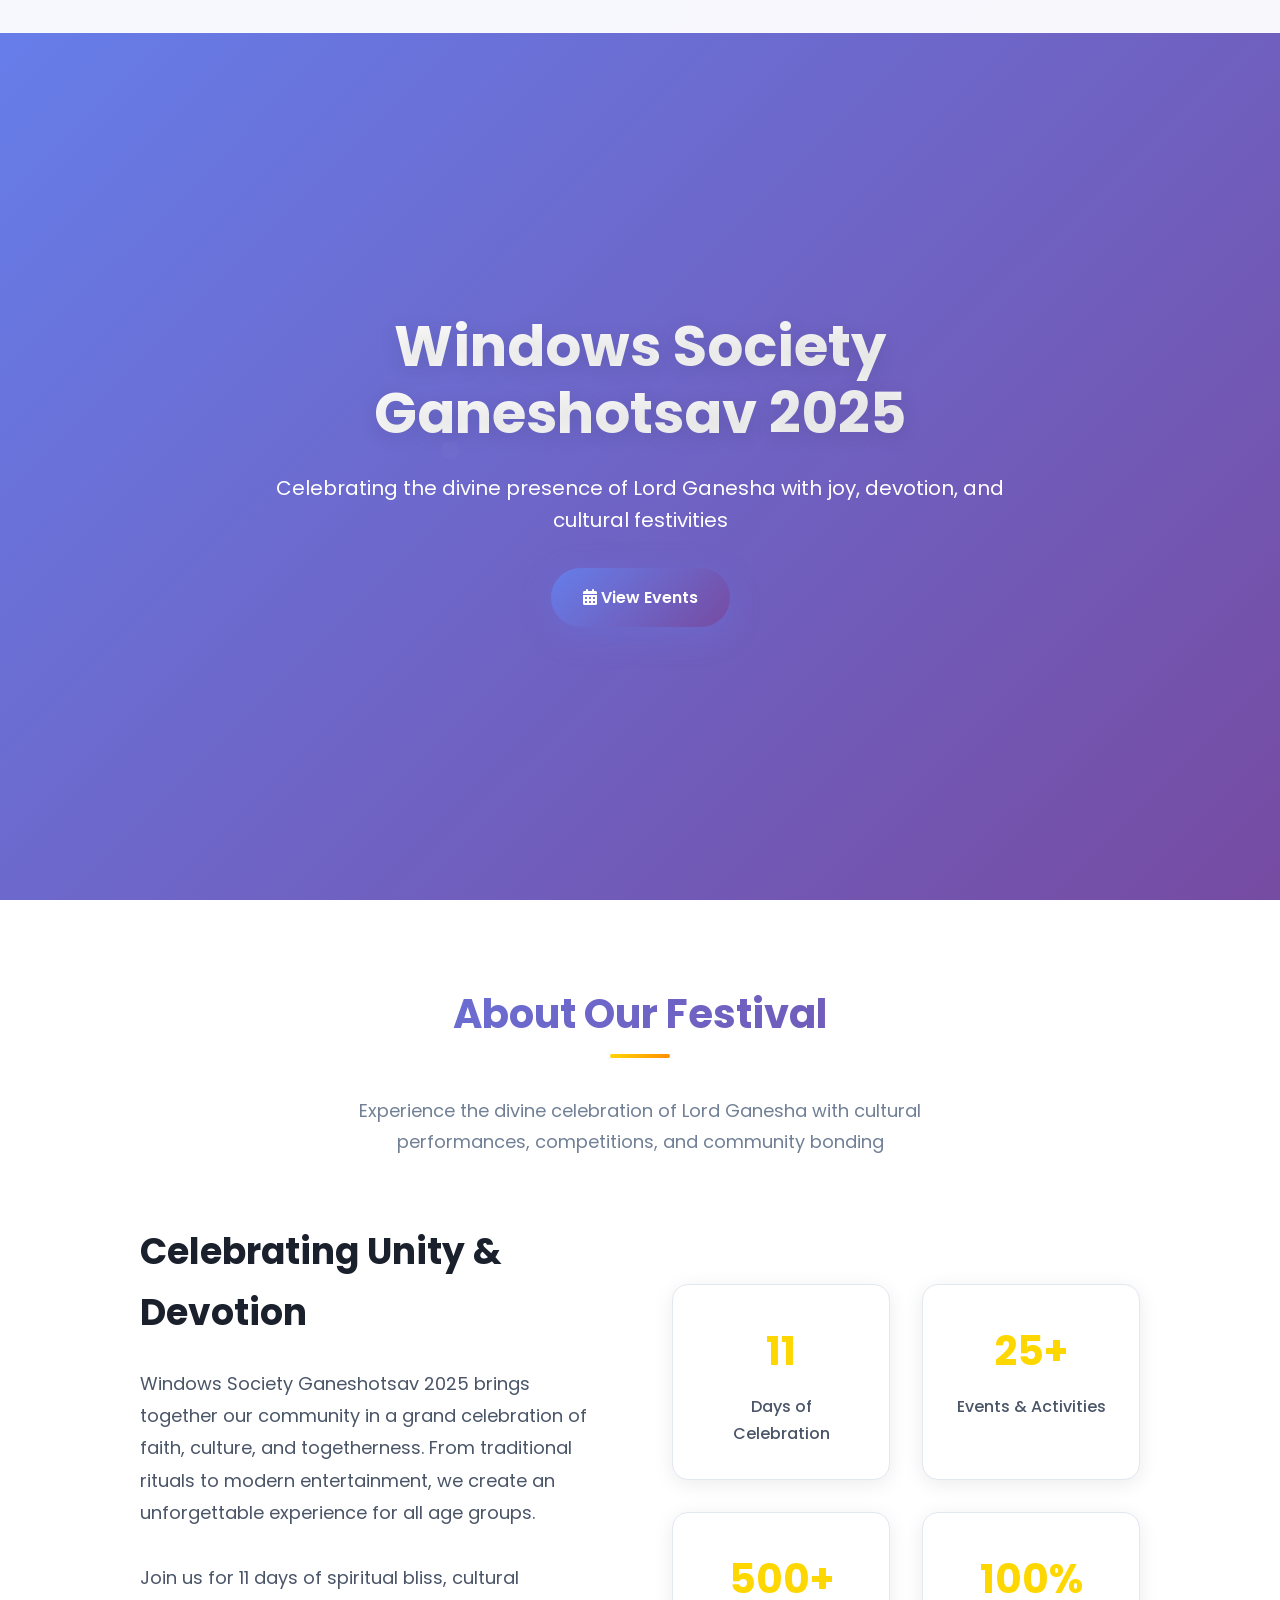
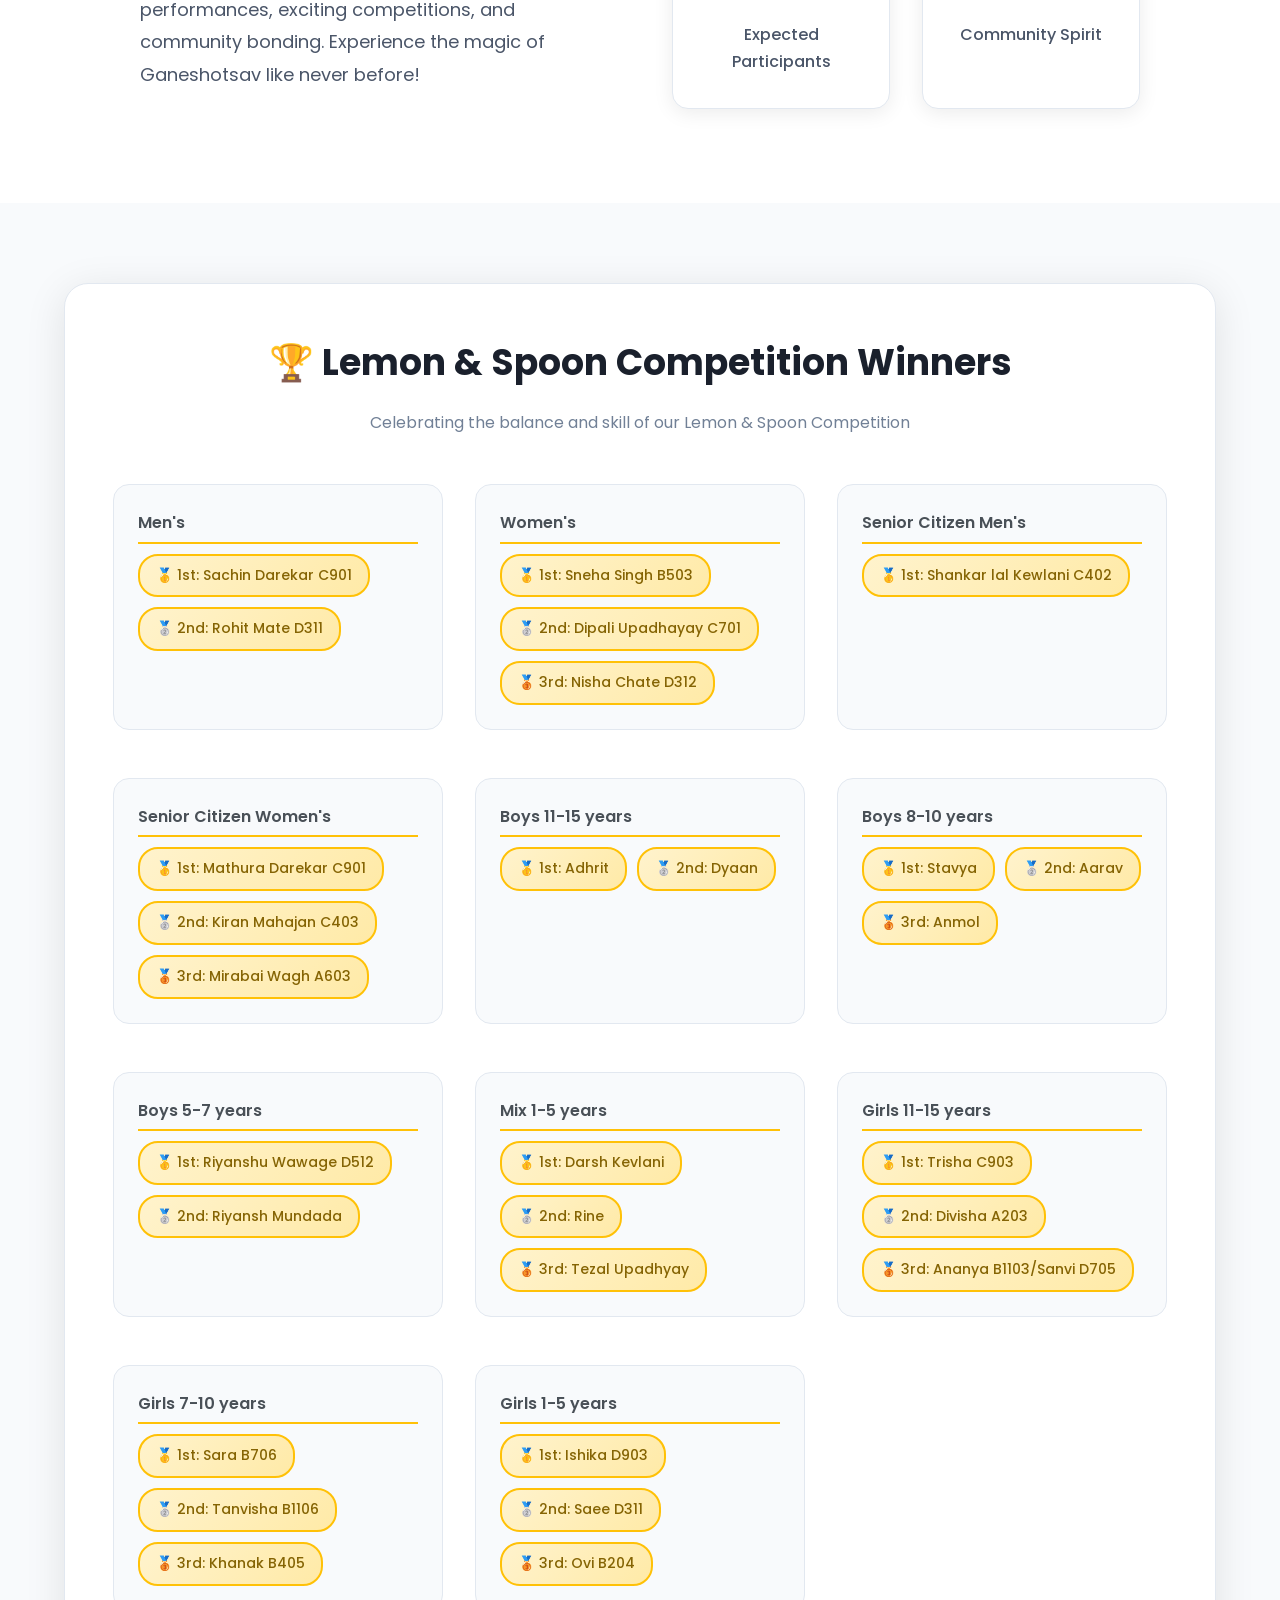
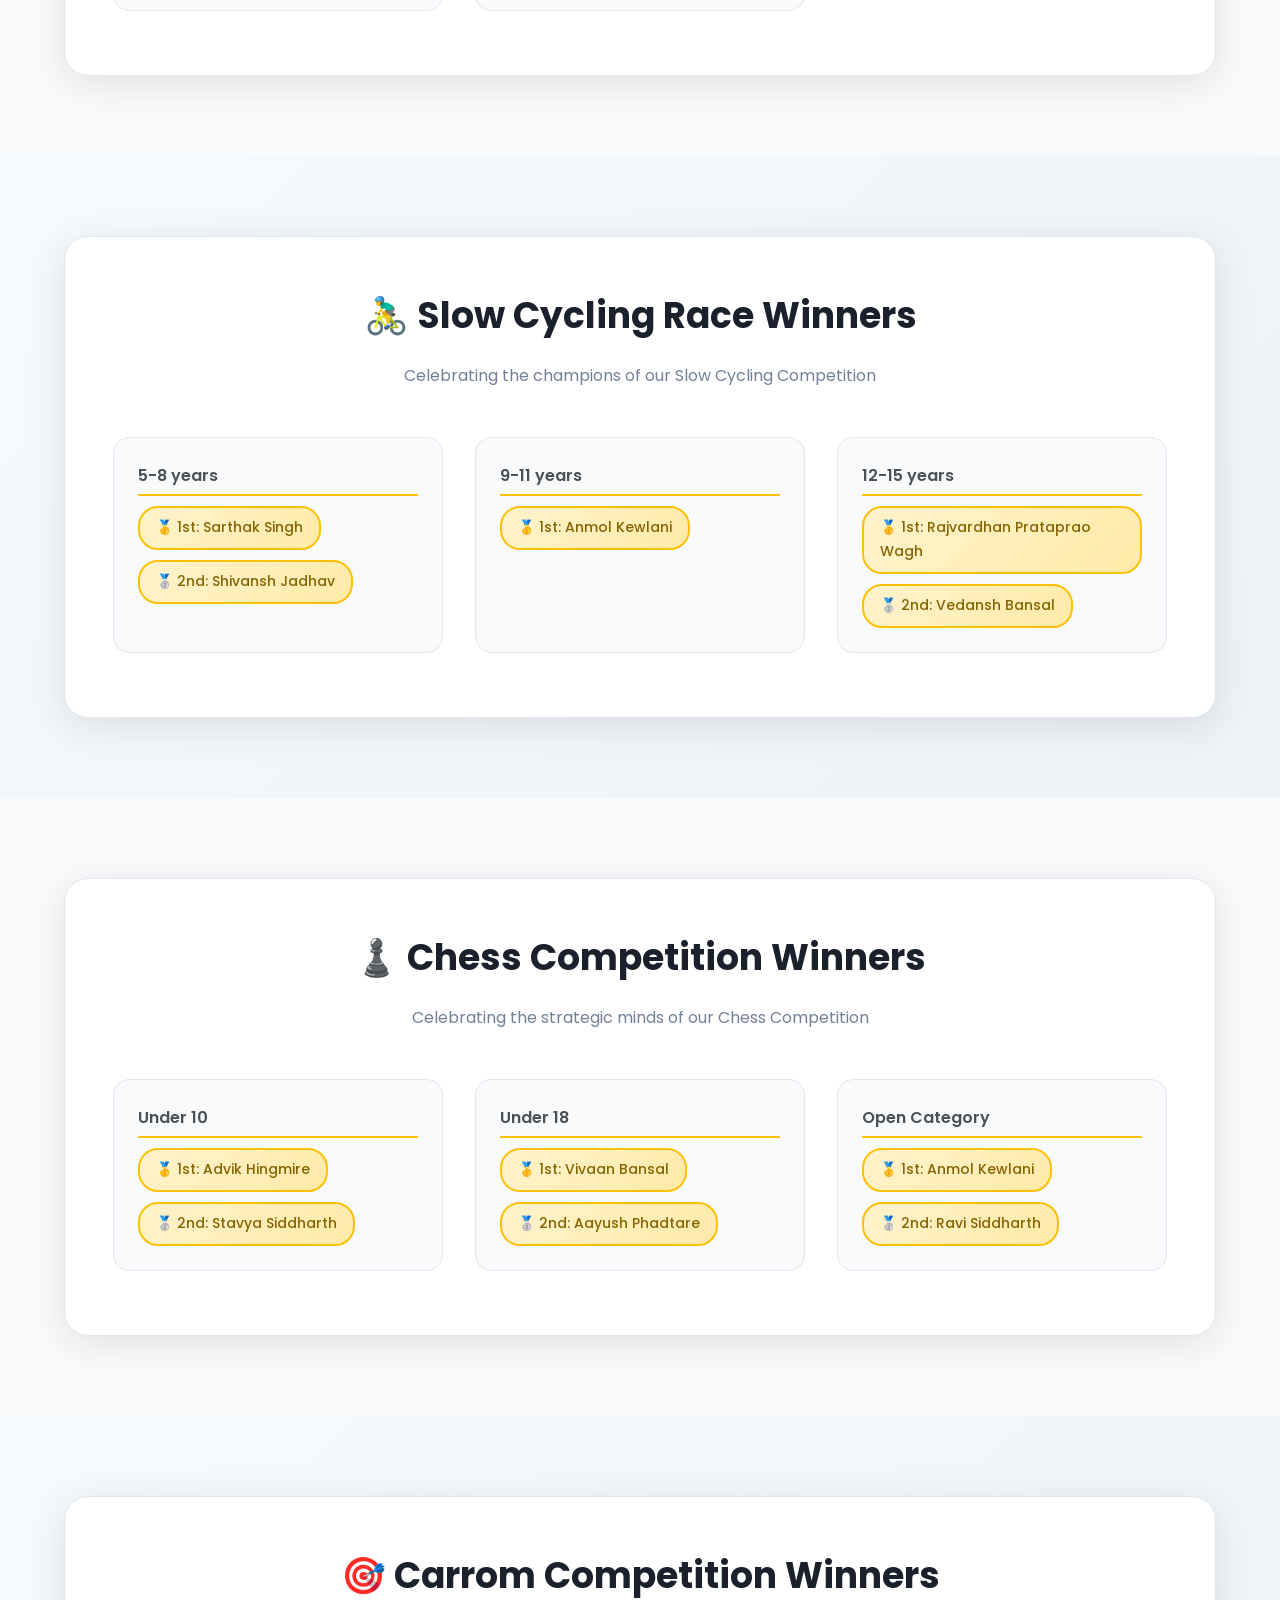
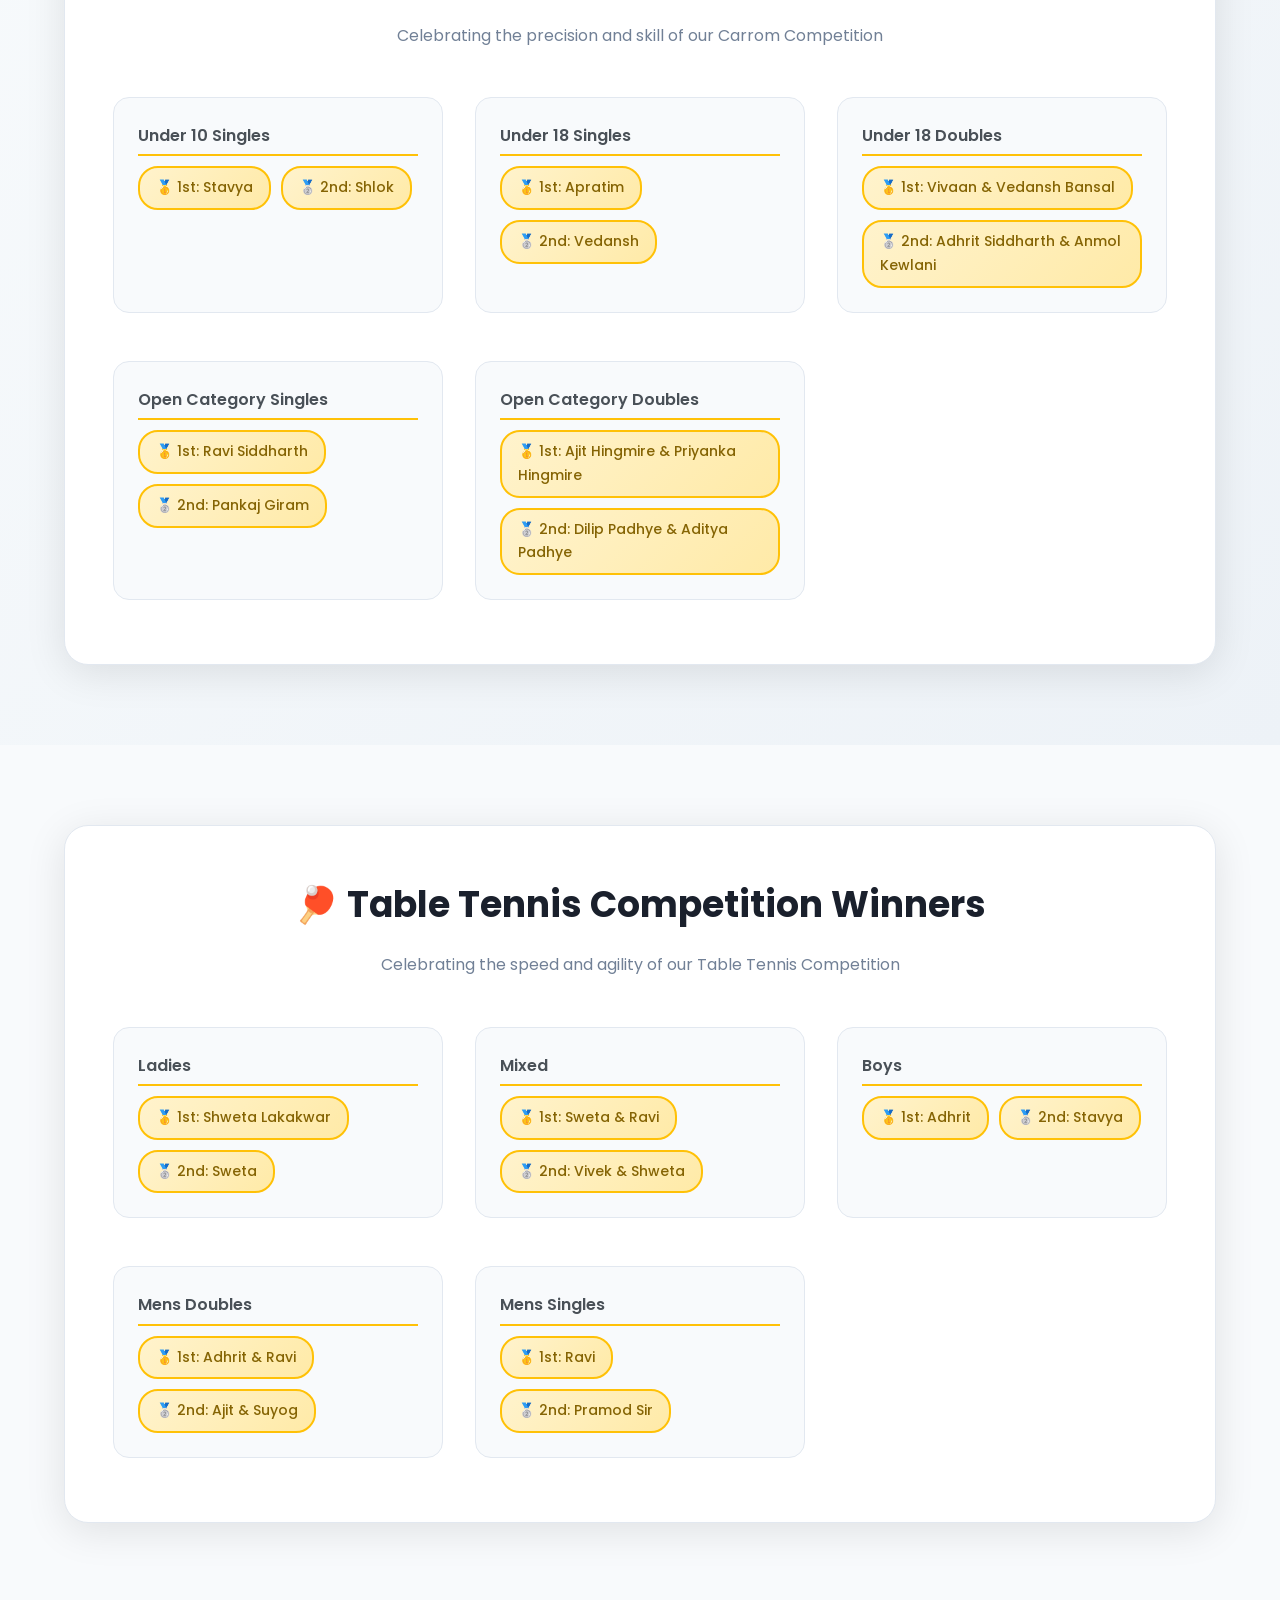
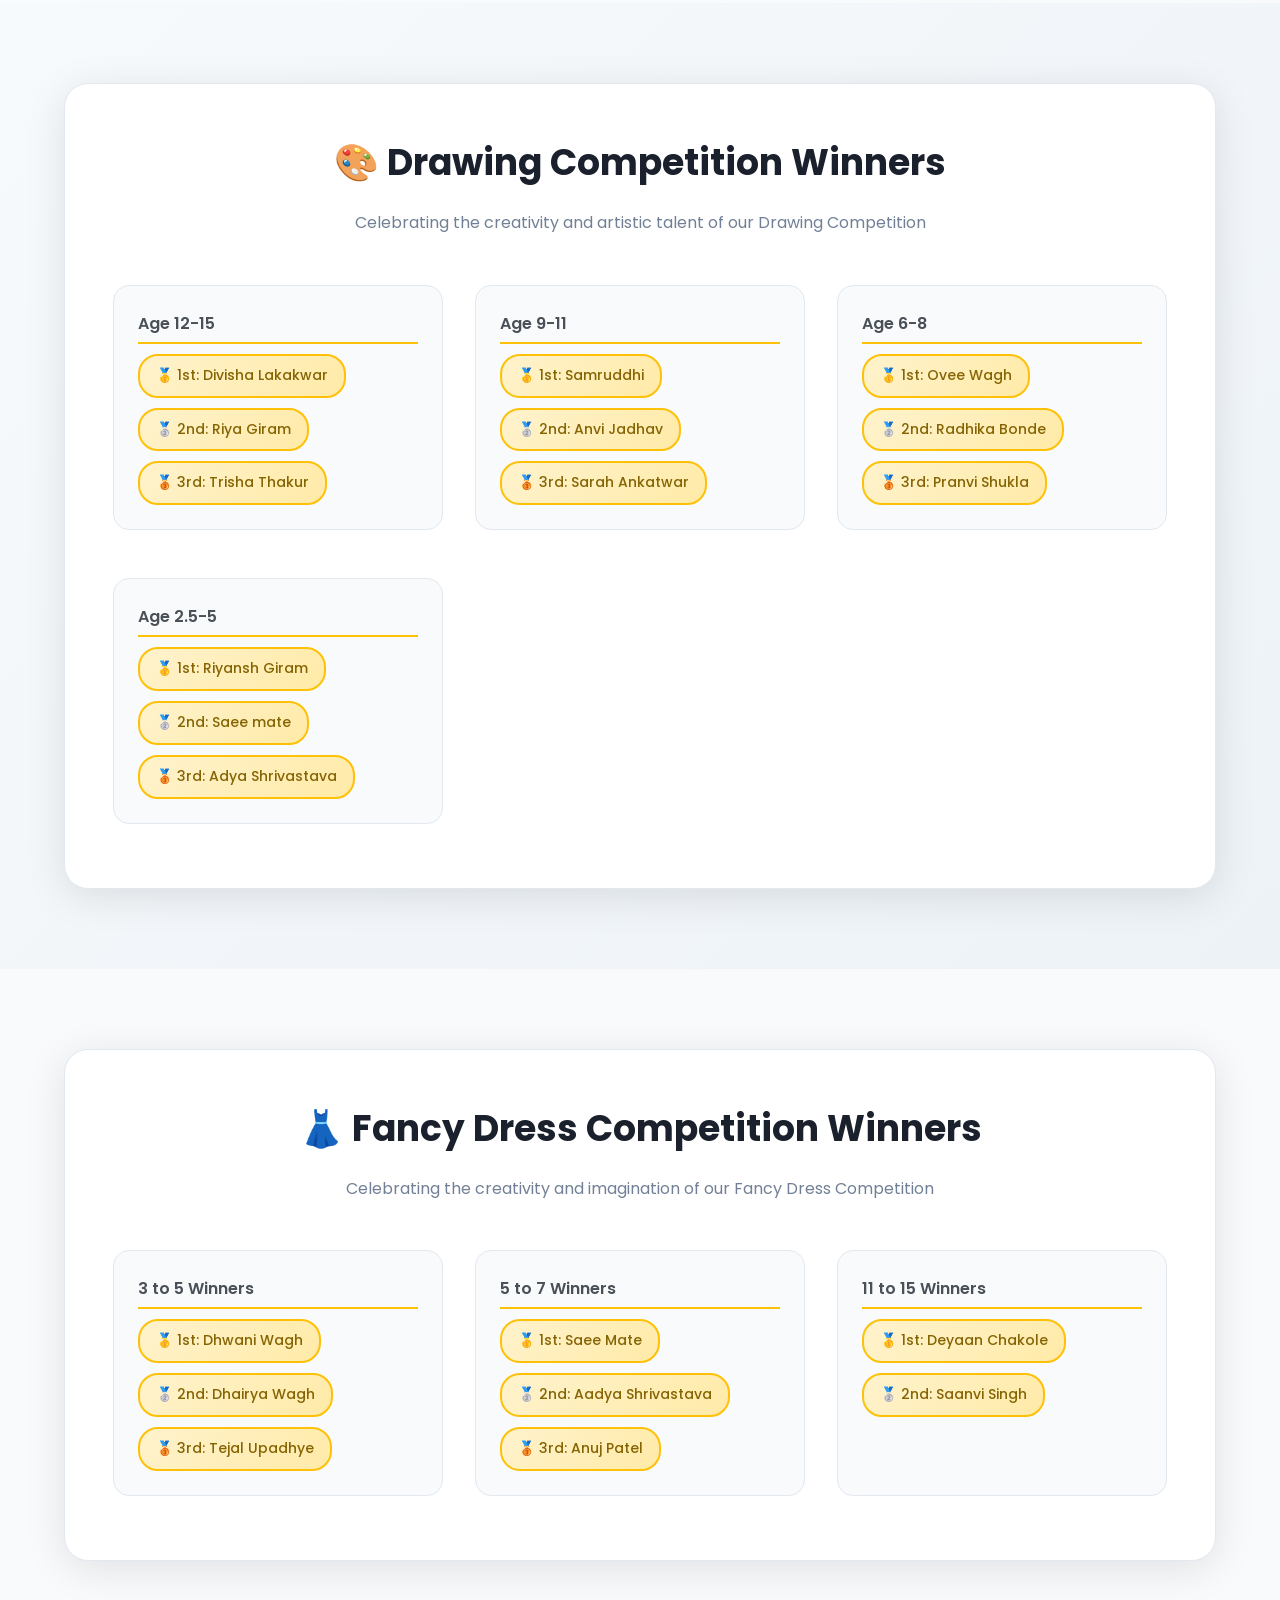
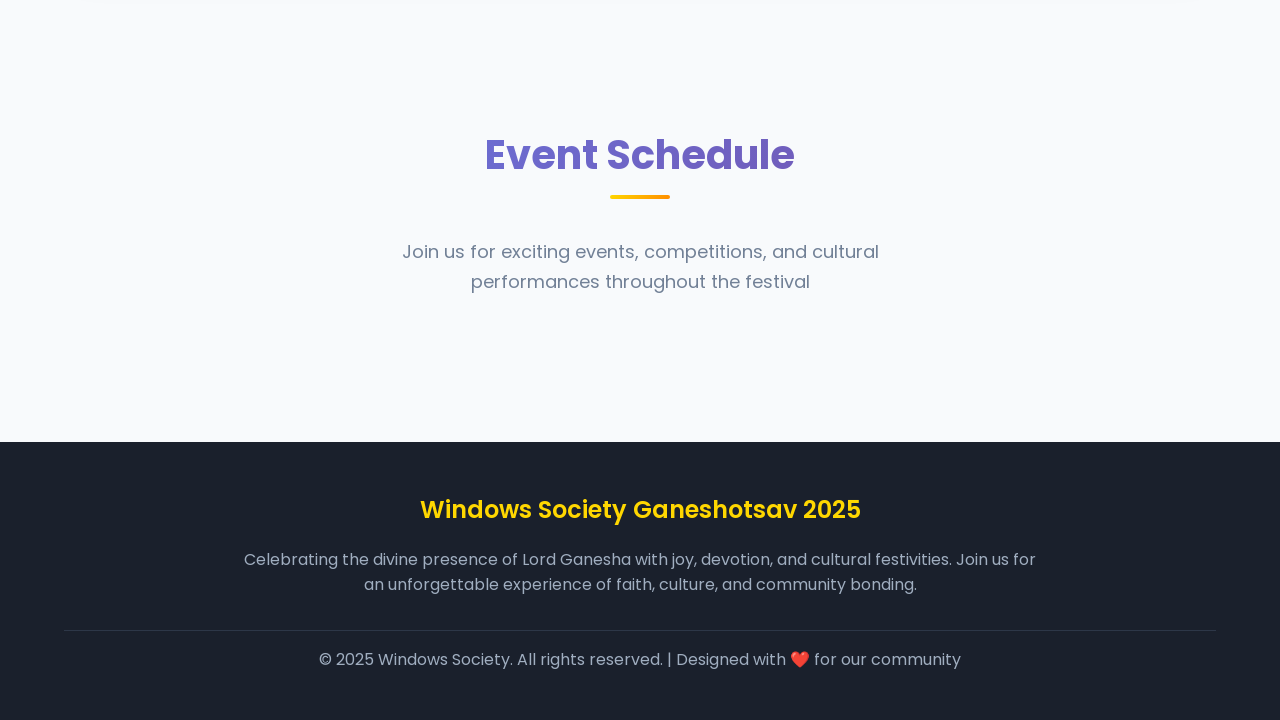
==== index.html @ c28d87fc "Add files via upload" ====
﻿<!DOCTYPE html>
<html lang="en">
<head>
    <meta charset="UTF-8">
    <meta name="viewport" content="width=device-width, initial-scale=1.0, maximum-scale=5.0, user-scalable=yes, viewport-fit=cover">
    <meta name="mobile-web-app-capable" content="yes">
    <meta name="apple-mobile-web-app-capable" content="yes">
    <meta name="apple-mobile-web-app-status-bar-style" content="default">
    <meta name="theme-color" content="#667eea">
    <meta name="msapplication-TileColor" content="#667eea">
    <title>Windows Society Ganeshotsav 2025</title>
    <link rel="stylesheet" href="styles.css">
    <!-- Optimized font loading with display=swap for better performance -->
    <link href="https://fonts.googleapis.com/css2?family=Poppins:wght@300;400;500;600;700;800&display=swap" rel="stylesheet">
    <!-- Font Awesome with subset loading for better performance -->
    <link rel="stylesheet" href="https://cdnjs.cloudflare.com/ajax/libs/font-awesome/6.0.0/css/all.min.css" media="print" onload="this.media='all'">
    <!-- Fallback for Font Awesome -->
    <noscript><link rel="stylesheet" href="https://cdnjs.cloudflare.com/ajax/libs/font-awesome/6.0.0/css/all.min.css"></noscript>
    
    <!-- Modern CSS Animations -->
    <style>
        /* Smooth reveal animations */
        .fade-in {
            opacity: 1;
            transform: translateY(0);
            transition: all 0.8s cubic-bezier(0.4, 0, 0.2, 1);
        }
        
        .fade-in.visible {
            opacity: 1;
            transform: translateY(0);
        }
        
        /* Hover effects */
        .event-card {
            transition: all 0.4s cubic-bezier(0.4, 0, 0.2, 1);
        }
        
        .event-card:hover {
            transform: translateY(-8px) scale(1.02);
        }
        
        /* Gradient text effects */
        .gradient-text {
            background: linear-gradient(135deg, #667eea, #764ba2);
            -webkit-background-clip: text;
            -webkit-text-fill-color: transparent;
            background-clip: text;
        }
        
        /* Modern button styles */
        .modern-btn {
            background: linear-gradient(135deg, #667eea, #764ba2);
            color: white;
            border: none;
            padding: 16px 32px;
            border-radius: 50px;
            font-weight: 600;
            font-size: 1rem;
            cursor: pointer;
            transition: all 0.3s cubic-bezier(0.4, 0, 0.2, 1);
            box-shadow: 0 8px 32px rgba(102, 126, 234, 0.3);
            text-decoration: none;
            display: inline-block;
        }
        
        .modern-btn:hover {
            transform: translateY(-4px);
            box-shadow: 0 12px 40px rgba(102, 126, 234, 0.4);
        }
        
        /* Mobile optimizations */
        @media screen and (max-width: 768px) {
            .hero-title {
                font-size: 2.5rem !important;
                line-height: 1.2 !important;
            }
            
            .section-title {
                font-size: 2rem !important;
            }
            
            .event-card {
                margin-bottom: 1.5rem !important;
            }
        }
    </style>
</head>
<body>
    <!-- Navigation -->
    <nav class="navbar">
        <div class="nav-container">
            <!-- Logo removed -->
        </div>
    </nav>

    <!-- Hero Section -->
    <section class="hero">
        <div class="hero-video-container">
            <video class="hero-background-video" autoplay muted loop playsinline>
                <source src="IMG_2650.mp4" type="video/mp4">
            </video>
        </div>
        <div class="hero-content">
            <h1 class="hero-title fade-in">Windows Society<br>Ganeshotsav 2025</h1>
            <p class="hero-subtitle fade-in">Celebrating the divine presence of Lord Ganesha with joy, devotion, and cultural festivities</p>
            <a href="#events" class="hero-cta modern-btn fade-in">
                <i class="fas fa-calendar-alt"></i>
                View Events
            </a>
        </div>
    </section>

    <!-- About Section -->
    <section class="section" id="about">
        <div class="container">
            <h2 class="section-title gradient-text">About Our Festival</h2>
            <p class="section-subtitle">Experience the divine celebration of Lord Ganesha with cultural performances, competitions, and community bonding</p>
            
            <div class="about-content">
                <div class="about-text fade-in">
                    <h2>Celebrating Unity & Devotion</h2>
                    <p>Windows Society Ganeshotsav 2025 brings together our community in a grand celebration of faith, culture, and togetherness. From traditional rituals to modern entertainment, we create an unforgettable experience for all age groups.</p>
                    <p>Join us for 11 days of spiritual bliss, cultural performances, exciting competitions, and community bonding. Experience the magic of Ganeshotsav like never before!</p>
                </div>
                <div class="about-stats fade-in">
                    <div class="stat-item">
                        <h3>11</h3>
                        <p>Days of Celebration</p>
                    </div>
                    <div class="stat-item">
                        <h3>25+</h3>
                        <p>Events & Activities</p>
                    </div>
                    <div class="stat-item">
                        <h3>500+</h3>
                        <p>Expected Participants</p>
                    </div>
                    <div class="stat-item">
                        <h3>100%</h3>
                        <p>Community Spirit</p>
                    </div>
                </div>
            </div>
        </div>
    </section>

    <!-- Past Events Winners Section -->
    <section class="section winners-section" id="winners">
        <div class="container">
            <div class="winners-container fade-in">
                <div class="winners-header">
                    <h3>
                        🏆 Lemon & Spoon Competition Winners
                    </h3>
                    <p style="color: #718096; margin-top: 1rem;">Celebrating the balance and skill of our Lemon & Spoon Competition</p>
                </div>
                
                <div class="winners-content">
                    <!-- Winners Content -->
                    <div class="winners-content">
                        <!-- Men's -->
                        <div class="winner-category" style="margin-bottom: 16px;">
                            <h5 style="margin: 0 0 10px 0; color: #495057; font-size: 16px; font-weight: 600; border-bottom: 2px solid #ffc107; padding-bottom: 5px;">Men's</h5>
                            <div class="winners-list" style="display: flex; flex-wrap: wrap; gap: 10px;">
                                <span style="background: linear-gradient(135deg, #fff3cd, #ffeaa7); padding: 8px 16px; border-radius: 20px; font-size: 14px; color: #856404; border: 2px solid #ffc107; font-weight: 500;">🥇 1st: Sachin Darekar C901</span>
                                <span style="background: linear-gradient(135deg, #fff3cd, #ffeaa7); padding: 8px 16px; border-radius: 20px; font-size: 14px; color: #856404; border: 2px solid #ffc107; font-weight: 500;">🥈 2nd: Rohit Mate D311</span>
                            </div>
                        </div>
                        
                        <!-- Women's -->
                        <div class="winner-category" style="margin-bottom: 16px;">
                            <h5 style="margin: 0 0 10px 0; color: #495057; font-size: 16px; font-weight: 600; border-bottom: 2px solid #ffc107; padding-bottom: 5px;">Women's</h5>
                            <div class="winners-list" style="display: flex; flex-wrap: wrap; gap: 10px;">
                                <span style="background: linear-gradient(135deg, #fff3cd, #ffeaa7); padding: 8px 16px; border-radius: 20px; font-size: 14px; color: #856404; border: 2px solid #ffc107; font-weight: 500;">🥇 1st: Sneha Singh B503</span>
                                <span style="background: linear-gradient(135deg, #fff3cd, #ffeaa7); padding: 8px 16px; border-radius: 20px; font-size: 14px; color: #856404; border: 2px solid #ffc107; font-weight: 500;">🥈 2nd: Dipali Upadhayay C701</span>
                                <span style="background: linear-gradient(135deg, #fff3cd, #ffeaa7); padding: 8px 16px; border-radius: 20px; font-size: 14px; color: #856404; border: 2px solid #ffc107; font-weight: 500;">🥉 3rd: Nisha Chate D312</span>
                            </div>
                        </div>
                        
                        <!-- Senior Citizen Men's -->
                        <div class="winner-category" style="margin-bottom: 16px;">
                            <h5 style="margin: 0 0 10px 0; color: #495057; font-size: 16px; font-weight: 600; border-bottom: 2px solid #ffc107; padding-bottom: 5px;">Senior Citizen Men's</h5>
                            <div class="winners-list" style="display: flex; flex-wrap: wrap; gap: 10px;">
                                <span style="background: linear-gradient(135deg, #fff3cd, #ffeaa7); padding: 8px 16px; border-radius: 20px; font-size: 14px; color: #856404; border: 2px solid #ffc107; font-weight: 500;">🥇 1st: Shankar lal Kewlani C402</span>
                            </div>
                        </div>
                        
                        <!-- Senior Citizen Women's -->
                        <div class="winner-category" style="margin-bottom: 16px;">
                            <h5 style="margin: 0 0 10px 0; color: #495057; font-size: 16px; font-weight: 600; border-bottom: 2px solid #ffc107; padding-bottom: 5px;">Senior Citizen Women's</h5>
                            <div class="winners-list" style="display: flex; flex-wrap: wrap; gap: 10px;">
                                <span style="background: linear-gradient(135deg, #fff3cd, #ffeaa7); padding: 8px 16px; border-radius: 20px; font-size: 14px; color: #856404; border: 2px solid #ffc107; font-weight: 500;">🥇 1st: Mathura Darekar C901</span>
                                <span style="background: linear-gradient(135deg, #fff3cd, #ffeaa7); padding: 8px 16px; border-radius: 20px; font-size: 14px; color: #856404; border: 2px solid #ffc107; font-weight: 500;">🥈 2nd: Kiran Mahajan C403</span>
                                <span style="background: linear-gradient(135deg, #fff3cd, #ffeaa7); padding: 8px 16px; border-radius: 20px; font-size: 14px; color: #856404; border: 2px solid #ffc107; font-weight: 500;">🥉 3rd: Mirabai Wagh A603</span>
                            </div>
                        </div>
                        
                        <!-- Boys 11-15 years -->
                        <div class="winner-category" style="margin-bottom: 16px;">
                            <h5 style="margin: 0 0 10px 0; color: #495057; font-size: 16px; font-weight: 600; border-bottom: 2px solid #ffc107; padding-bottom: 5px;">Boys 11-15 years</h5>
                            <div class="winners-list" style="display: flex; flex-wrap: wrap; gap: 10px;">
                                <span style="background: linear-gradient(135deg, #fff3cd, #ffeaa7); padding: 8px 16px; border-radius: 20px; font-size: 14px; color: #856404; border: 2px solid #ffc107; font-weight: 500;">🥇 1st: Adhrit</span>
                                <span style="background: linear-gradient(135deg, #fff3cd, #ffeaa7); padding: 8px 16px; border-radius: 20px; font-size: 14px; color: #856404; border: 2px solid #ffc107; font-weight: 500;">🥈 2nd: Dyaan</span>
                            </div>
                        </div>
                        
                        <!-- Boys 8-10 years -->
                        <div class="winner-category" style="margin-bottom: 16px;">
                            <h5 style="margin: 0 0 10px 0; color: #495057; font-size: 16px; font-weight: 600; border-bottom: 2px solid #ffc107; padding-bottom: 5px;">Boys 8-10 years</h5>
                            <div class="winners-list" style="display: flex; flex-wrap: wrap; gap: 10px;">
                                <span style="background: linear-gradient(135deg, #fff3cd, #ffeaa7); padding: 8px 16px; border-radius: 20px; font-size: 14px; color: #856404; border: 2px solid #ffc107; font-weight: 500;">🥇 1st: Stavya</span>
                                <span style="background: linear-gradient(135deg, #fff3cd, #ffeaa7); padding: 8px 16px; border-radius: 20px; font-size: 14px; color: #856404; border: 2px solid #ffc107; font-weight: 500;">🥈 2nd: Aarav</span>
                                <span style="background: linear-gradient(135deg, #fff3cd, #ffeaa7); padding: 8px 16px; border-radius: 20px; font-size: 14px; color: #856404; border: 2px solid #ffc107; font-weight: 500;">🥉 3rd: Anmol</span>
                            </div>
                        </div>
                        
                        <!-- Boys 5-7 years -->
                        <div class="winner-category" style="margin-bottom: 16px;">
                            <h5 style="margin: 0 0 10px 0; color: #495057; font-size: 16px; font-weight: 600; border-bottom: 2px solid #ffc107; padding-bottom: 5px;">Boys 5-7 years</h5>
                            <div class="winners-list" style="display: flex; flex-wrap: wrap; gap: 10px;">
                                <span style="background: linear-gradient(135deg, #fff3cd, #ffeaa7); padding: 8px 16px; border-radius: 20px; font-size: 14px; color: #856404; border: 2px solid #ffc107; font-weight: 500;">🥇 1st: Riyanshu Wawage D512</span>
                                <span style="background: linear-gradient(135deg, #fff3cd, #ffeaa7); padding: 8px 16px; border-radius: 20px; font-size: 14px; color: #856404; border: 2px solid #ffc107; font-weight: 500;">🥈 2nd: Riyansh Mundada</span>
                            </div>
                        </div>
                        
                        <!-- Mix 1-5 years -->
                        <div class="winner-category" style="margin-bottom: 16px;">
                            <h5 style="margin: 0 0 10px 0; color: #495057; font-size: 16px; font-weight: 600; border-bottom: 2px solid #ffc107; padding-bottom: 5px;">Mix 1-5 years</h5>
                            <div class="winners-list" style="display: flex; flex-wrap: wrap; gap: 10px;">
                                <span style="background: linear-gradient(135deg, #fff3cd, #ffeaa7); padding: 8px 16px; border-radius: 20px; font-size: 14px; color: #856404; border: 2px solid #ffc107; font-weight: 500;">🥇 1st: Darsh Kevlani</span>
                                <span style="background: linear-gradient(135deg, #fff3cd, #ffeaa7); padding: 8px 16px; border-radius: 20px; font-size: 14px; color: #856404; border: 2px solid #ffc107; font-weight: 500;">🥈 2nd: Rine</span>
                                <span style="background: linear-gradient(135deg, #fff3cd, #ffeaa7); padding: 8px 16px; border-radius: 20px; font-size: 14px; color: #856404; border: 2px solid #ffc107; font-weight: 500;">🥉 3rd: Tezal Upadhyay</span>
                            </div>
                        </div>
                        
                        <!-- Girls 11-15 years -->
                        <div class="winner-category" style="margin-bottom: 16px;">
                            <h5 style="margin: 0 0 10px 0; color: #495057; font-size: 16px; font-weight: 600; border-bottom: 2px solid #ffc107; padding-bottom: 5px;">Girls 11-15 years</h5>
                            <div class="winners-list" style="display: flex; flex-wrap: wrap; gap: 10px;">
                                <span style="background: linear-gradient(135deg, #fff3cd, #ffeaa7); padding: 8px 16px; border-radius: 20px; font-size: 14px; color: #856404; border: 2px solid #ffc107; font-weight: 500;">🥇 1st: Trisha C903</span>
                                <span style="background: linear-gradient(135deg, #fff3cd, #ffeaa7); padding: 8px 16px; border-radius: 20px; font-size: 14px; color: #856404; border: 2px solid #ffc107; font-weight: 500;">🥈 2nd: Divisha A203</span>
                                <span style="background: linear-gradient(135deg, #fff3cd, #ffeaa7); padding: 8px 16px; border-radius: 20px; font-size: 14px; color: #856404; border: 2px solid #ffc107; font-weight: 500;">🥉 3rd: Ananya B1103/Sanvi D705</span>
                            </div>
                        </div>
                        
                        <!-- Girls 7-10 years -->
                        <div class="winner-category" style="margin-bottom: 16px;">
                            <h5 style="margin: 0 0 10px 0; color: #495057; font-size: 16px; font-weight: 600; border-bottom: 2px solid #ffc107; padding-bottom: 5px;">Girls 7-10 years</h5>
                            <div class="winners-list" style="display: flex; flex-wrap: wrap; gap: 10px;">
                                <span style="background: linear-gradient(135deg, #fff3cd, #ffeaa7); padding: 8px 16px; border-radius: 20px; font-size: 14px; color: #856404; border: 2px solid #ffc107; font-weight: 500;">🥇 1st: Sara B706</span>
                                <span style="background: linear-gradient(135deg, #fff3cd, #ffeaa7); padding: 8px 16px; border-radius: 20px; font-size: 14px; color: #856404; border: 2px solid #ffc107; font-weight: 500;">🥈 2nd: Tanvisha B1106</span>
                                <span style="background: linear-gradient(135deg, #fff3cd, #ffeaa7); padding: 8px 16px; border-radius: 20px; font-size: 14px; color: #856404; border: 2px solid #ffc107; font-weight: 500;">🥉 3rd: Khanak B405</span>
                            </div>
                        </div>
                        
                        <!-- Girls 1-5 years -->
                        <div class="winner-category" style="margin-bottom: 16px;">
                            <h5 style="margin: 0 0 10px 0; color: #495057; font-size: 16px; font-weight: 600; border-bottom: 2px solid #ffc107; padding-bottom: 5px;">Girls 1-5 years</h5>
                            <div class="winners-list" style="display: flex; flex-wrap: wrap; gap: 10px;">
                                <span style="background: linear-gradient(135deg, #fff3cd, #ffeaa7); padding: 8px 16px; border-radius: 20px; font-size: 14px; color: #856404; border: 2px solid #ffc107; font-weight: 500;">🥇 1st: Ishika D903</span>
                                <span style="background: linear-gradient(135deg, #fff3cd, #ffeaa7); padding: 8px 16px; border-radius: 20px; font-size: 14px; color: #856404; border: 2px solid #ffc107; font-weight: 500;">🥈 2nd: Saee D311</span>
                                <span style="background: linear-gradient(135deg, #fff3cd, #ffeaa7); padding: 8px 16px; border-radius: 20px; font-size: 14px; color: #856404; border: 2px solid #ffc107; font-weight: 500;">🥉 3rd: Ovi B204</span>
                            </div>
                        </div>
                    </div>
                </div>
            </div>
        </div>
    </section>

    <!-- Slow Cycling Winners Section -->
    <section class="section winners-section" id="slow-cycling-winners">
        <div class="container">
            <div class="winners-container fade-in">
                <div class="winners-header">
                    <h3>
                        🚴‍♂️ Slow Cycling Race Winners
                    </h3>
                    <p style="color: #718096; margin-top: 1rem;">Celebrating the champions of our Slow Cycling Competition</p>
                </div>
                
                <div class="winners-content">
                    <!-- 5-8 years -->
                    <div class="winner-category" style="margin-bottom: 16px;">
                        <h5 style="margin: 0 0 10px 0; color: #495057; font-size: 16px; font-weight: 600; border-bottom: 2px solid #ffc107; padding-bottom: 5px;">5-8 years</h5>
                        <div class="winners-list" style="display: flex; flex-wrap: wrap; gap: 10px;">
                            <span style="background: linear-gradient(135deg, #fff3cd, #ffeaa7); padding: 8px 16px; border-radius: 20px; font-size: 14px; color: #856404; border: 2px solid #ffc107; font-weight: 500;">🥇 1st: Sarthak Singh</span>
                            <span style="background: linear-gradient(135deg, #fff3cd, #ffeaa7); padding: 8px 16px; border-radius: 20px; font-size: 14px; color: #856404; border: 2px solid #ffc107; font-weight: 500;">🥈 2nd: Shivansh Jadhav</span>
                        </div>
                    </div>
                    
                    <!-- 9-11 years -->
                    <div class="winner-category" style="margin-bottom: 16px;">
                        <h5 style="margin: 0 0 10px 0; color: #495057; font-size: 16px; font-weight: 600; border-bottom: 2px solid #ffc107; padding-bottom: 5px;">9-11 years</h5>
                        <div class="winners-list" style="display: flex; flex-wrap: wrap; gap: 10px;">
                            <span style="background: linear-gradient(135deg, #fff3cd, #ffeaa7); padding: 8px 16px; border-radius: 20px; font-size: 14px; color: #856404; border: 2px solid #ffc107; font-weight: 500;">🥇 1st: Anmol Kewlani</span>
                        </div>
                    </div>
                    
                    <!-- 12-15 years -->
                    <div class="winner-category" style="margin-bottom: 16px;">
                        <h5 style="margin: 0 0 10px 0; color: #495057; font-size: 16px; font-weight: 600; border-bottom: 2px solid #ffc107; padding-bottom: 5px;">12-15 years</h5>
                        <div class="winners-list" style="display: flex; flex-wrap: wrap; gap: 10px;">
                            <span style="background: linear-gradient(135deg, #fff3cd, #ffeaa7); padding: 8px 16px; border-radius: 20px; font-size: 14px; color: #856404; border: 2px solid #ffc107; font-weight: 500;">🥇 1st: Rajvardhan Prataprao Wagh</span>
                            <span style="background: linear-gradient(135deg, #fff3cd, #ffeaa7); padding: 8px 16px; border-radius: 20px; font-size: 14px; color: #856404; border: 2px solid #ffc107; font-weight: 500;">🥈 2nd: Vedansh Bansal</span>
                        </div>
                    </div>
                </div>
            </div>
        </div>
    </section>

    <!-- Chess Winners Section -->
    <section class="section winners-section" id="chess-winners">
        <div class="container">
            <div class="winners-container fade-in">
                <div class="winners-header">
                    <h3>
                        ♟️ Chess Competition Winners
                    </h3>
                    <p style="color: #718096; margin-top: 1rem;">Celebrating the strategic minds of our Chess Competition</p>
                </div>
                
                <div class="winners-content">
                    <!-- Under 10 -->
                    <div class="winner-category" style="margin-bottom: 16px;">
                        <h5 style="margin: 0 0 10px 0; color: #495057; font-size: 16px; font-weight: 600; border-bottom: 2px solid #ffc107; padding-bottom: 5px;">Under 10</h5>
                        <div class="winners-list" style="display: flex; flex-wrap: wrap; gap: 10px;">
                            <span style="background: linear-gradient(135deg, #fff3cd, #ffeaa7); padding: 8px 16px; border-radius: 20px; font-size: 14px; color: #856404; border: 2px solid #ffc107; font-weight: 500;">🥇 1st: Advik Hingmire</span>
                            <span style="background: linear-gradient(135deg, #fff3cd, #ffeaa7); padding: 8px 16px; border-radius: 20px; font-size: 14px; color: #856404; border: 2px solid #ffc107; font-weight: 500;">🥈 2nd: Stavya Siddharth</span>
                        </div>
                    </div>
                    
                    <!-- Under 18 -->
                    <div class="winner-category" style="margin-bottom: 16px;">
                        <h5 style="margin: 0 0 10px 0; color: #495057; font-size: 16px; font-weight: 600; border-bottom: 2px solid #ffc107; padding-bottom: 5px;">Under 18</h5>
                        <div class="winners-list" style="display: flex; flex-wrap: wrap; gap: 10px;">
                            <span style="background: linear-gradient(135deg, #fff3cd, #ffeaa7); padding: 8px 16px; border-radius: 20px; font-size: 14px; color: #856404; border: 2px solid #ffc107; font-weight: 500;">🥇 1st: Vivaan Bansal</span>
                            <span style="background: linear-gradient(135deg, #fff3cd, #ffeaa7); padding: 8px 16px; border-radius: 20px; font-size: 14px; color: #856404; border: 2px solid #ffc107; font-weight: 500;">🥈 2nd: Aayush Phadtare</span>
                        </div>
                    </div>
                    
                    <!-- Open Category -->
                    <div class="winner-category" style="margin-bottom: 16px;">
                        <h5 style="margin: 0 0 10px 0; color: #495057; font-size: 16px; font-weight: 600; border-bottom: 2px solid #ffc107; padding-bottom: 5px;">Open Category</h5>
                        <div class="winners-list" style="display: flex; flex-wrap: wrap; gap: 10px;">
                            <span style="background: linear-gradient(135deg, #fff3cd, #ffeaa7); padding: 8px 16px; border-radius: 20px; font-size: 14px; color: #856404; border: 2px solid #ffc107; font-weight: 500;">🥇 1st: Anmol Kewlani</span>
                            <span style="background: linear-gradient(135deg, #fff3cd, #ffeaa7); padding: 8px 16px; border-radius: 20px; font-size: 14px; color: #856404; border: 2px solid #ffc107; font-weight: 500;">🥈 2nd: Ravi Siddharth</span>
                        </div>
                    </div>
                </div>
            </div>
        </div>
    </section>

    <!-- Carrom Winners Section -->
    <section class="section winners-section" id="carrom-winners">
        <div class="container">
            <div class="winners-container fade-in">
                <div class="winners-header">
                    <h3>
                        🎯 Carrom Competition Winners
                    </h3>
                    <p style="color: #718096; margin-top: 1rem;">Celebrating the precision and skill of our Carrom Competition</p>
                </div>
                
                <div class="winners-content">
                    <!-- Under 10 Singles -->
                    <div class="winner-category" style="margin-bottom: 16px;">
                        <h5 style="margin: 0 0 10px 0; color: #495057; font-size: 16px; font-weight: 600; border-bottom: 2px solid #ffc107; padding-bottom: 5px;">Under 10 Singles</h5>
                        <div class="winners-list" style="display: flex; flex-wrap: wrap; gap: 10px;">
                            <span style="background: linear-gradient(135deg, #fff3cd, #ffeaa7); padding: 8px 16px; border-radius: 20px; font-size: 14px; color: #856404; border: 2px solid #ffc107; font-weight: 500;">🥇 1st: Stavya</span>
                            <span style="background: linear-gradient(135deg, #fff3cd, #ffeaa7); padding: 8px 16px; border-radius: 20px; font-size: 14px; color: #856404; border: 2px solid #ffc107; font-weight: 500;">🥈 2nd: Shlok</span>
                        </div>
                    </div>
                    
                    <!-- Under 18 Singles -->
                    <div class="winner-category" style="margin-bottom: 16px;">
                        <h5 style="margin: 0 0 10px 0; color: #495057; font-size: 16px; font-weight: 600; border-bottom: 2px solid #ffc107; padding-bottom: 5px;">Under 18 Singles</h5>
                        <div class="winners-list" style="display: flex; flex-wrap: wrap; gap: 10px;">
                            <span style="background: linear-gradient(135deg, #fff3cd, #ffeaa7); padding: 8px 16px; border-radius: 20px; font-size: 14px; color: #856404; border: 2px solid #ffc107; font-weight: 500;">🥇 1st: Apratim</span>
                            <span style="background: linear-gradient(135deg, #fff3cd, #ffeaa7); padding: 8px 16px; border-radius: 20px; font-size: 14px; color: #856404; border: 2px solid #ffc107; font-weight: 500;">🥈 2nd: Vedansh</span>
                        </div>
                    </div>
                    
                    <!-- Under 18 Doubles -->
                    <div class="winner-category" style="margin-bottom: 16px;">
                        <h5 style="margin: 0 0 10px 0; color: #495057; font-size: 16px; font-weight: 600; border-bottom: 2px solid #ffc107; padding-bottom: 5px;">Under 18 Doubles</h5>
                        <div class="winners-list" style="display: flex; flex-wrap: wrap; gap: 10px;">
                            <span style="background: linear-gradient(135deg, #fff3cd, #ffeaa7); padding: 8px 16px; border-radius: 20px; font-size: 14px; color: #856404; border: 2px solid #ffc107; font-weight: 500;">🥇 1st: Vivaan & Vedansh Bansal</span>
                            <span style="background: linear-gradient(135deg, #fff3cd, #ffeaa7); padding: 8px 16px; border-radius: 20px; font-size: 14px; color: #856404; border: 2px solid #ffc107; font-weight: 500;">🥈 2nd: Adhrit Siddharth & Anmol Kewlani</span>
                        </div>
                    </div>
                    
                    <!-- Open Category Singles -->
                    <div class="winner-category" style="margin-bottom: 16px;">
                        <h5 style="margin: 0 0 10px 0; color: #495057; font-size: 16px; font-weight: 600; border-bottom: 2px solid #ffc107; padding-bottom: 5px;">Open Category Singles</h5>
                        <div class="winners-list" style="display: flex; flex-wrap: wrap; gap: 10px;">
                            <span style="background: linear-gradient(135deg, #fff3cd, #ffeaa7); padding: 8px 16px; border-radius: 20px; font-size: 14px; color: #856404; border: 2px solid #ffc107; font-weight: 500;">🥇 1st: Ravi Siddharth</span>
                            <span style="background: linear-gradient(135deg, #fff3cd, #ffeaa7); padding: 8px 16px; border-radius: 20px; font-size: 14px; color: #856404; border: 2px solid #ffc107; font-weight: 500;">🥈 2nd: Pankaj Giram</span>
                        </div>
                    </div>
                    
                    <!-- Open Category Doubles -->
                    <div class="winner-category" style="margin-bottom: 16px;">
                        <h5 style="margin: 0 0 10px 0; color: #495057; font-size: 16px; font-weight: 600; border-bottom: 2px solid #ffc107; padding-bottom: 5px;">Open Category Doubles</h5>
                        <div class="winners-list" style="display: flex; flex-wrap: wrap; gap: 10px;">
                            <span style="background: linear-gradient(135deg, #fff3cd, #ffeaa7); padding: 8px 16px; border-radius: 20px; font-size: 14px; color: #856404; border: 2px solid #ffc107; font-weight: 500;">🥇 1st: Ajit Hingmire & Priyanka Hingmire</span>
                            <span style="background: linear-gradient(135deg, #fff3cd, #ffeaa7); padding: 8px 16px; border-radius: 20px; font-size: 14px; color: #856404; border: 2px solid #ffc107; font-weight: 500;">🥈 2nd: Dilip Padhye & Aditya Padhye</span>
                        </div>
                    </div>
                </div>
            </div>
        </div>
    </section>

    <!-- Table Tennis Winners Section -->
    <section class="section winners-section" id="table-tennis-winners">
        <div class="container">
            <div class="winners-container fade-in">
                <div class="winners-header">
                    <h3>
                        🏓 Table Tennis Competition Winners
                    </h3>
                    <p style="color: #718096; margin-top: 1rem;">Celebrating the speed and agility of our Table Tennis Competition</p>
                </div>
                
                <div class="winners-content">
                    <!-- Ladies -->
                    <div class="winner-category" style="margin-bottom: 16px;">
                        <h5 style="margin: 0 0 10px 0; color: #495057; font-size: 16px; font-weight: 600; border-bottom: 2px solid #ffc107; padding-bottom: 5px;">Ladies</h5>
                        <div class="winners-list" style="display: flex; flex-wrap: wrap; gap: 10px;">
                            <span style="background: linear-gradient(135deg, #fff3cd, #ffeaa7); padding: 8px 16px; border-radius: 20px; font-size: 14px; color: #856404; border: 2px solid #ffc107; font-weight: 500;">🥇 1st: Shweta Lakakwar</span>
                            <span style="background: linear-gradient(135deg, #fff3cd, #ffeaa7); padding: 8px 16px; border-radius: 20px; font-size: 14px; color: #856404; border: 2px solid #ffc107; font-weight: 500;">🥈 2nd: Sweta</span>
                        </div>
                    </div>
                    
                    <!-- Mixed -->
                    <div class="winner-category" style="margin-bottom: 16px;">
                        <h5 style="margin: 0 0 10px 0; color: #495057; font-size: 16px; font-weight: 600; border-bottom: 2px solid #ffc107; padding-bottom: 5px;">Mixed</h5>
                        <div class="winners-list" style="display: flex; flex-wrap: wrap; gap: 10px;">
                            <span style="background: linear-gradient(135deg, #fff3cd, #ffeaa7); padding: 8px 16px; border-radius: 20px; font-size: 14px; color: #856404; border: 2px solid #ffc107; font-weight: 500;">🥇 1st: Sweta & Ravi</span>
                            <span style="background: linear-gradient(135deg, #fff3cd, #ffeaa7); padding: 8px 16px; border-radius: 20px; font-size: 14px; color: #856404; border: 2px solid #ffc107; font-weight: 500;">🥈 2nd: Vivek & Shweta</span>
                        </div>
                    </div>
                    
                    <!-- Boys -->
                    <div class="winner-category" style="margin-bottom: 16px;">
                        <h5 style="margin: 0 0 10px 0; color: #495057; font-size: 16px; font-weight: 600; border-bottom: 2px solid #ffc107; padding-bottom: 5px;">Boys</h5>
                        <div class="winners-list" style="display: flex; flex-wrap: wrap; gap: 10px;">
                            <span style="background: linear-gradient(135deg, #fff3cd, #ffeaa7); padding: 8px 16px; border-radius: 20px; font-size: 14px; color: #856404; border: 2px solid #ffc107; font-weight: 500;">🥇 1st: Adhrit</span>
                            <span style="background: linear-gradient(135deg, #fff3cd, #ffeaa7); padding: 8px 16px; border-radius: 20px; font-size: 14px; color: #856404; border: 2px solid #ffc107; font-weight: 500;">🥈 2nd: Stavya</span>
                        </div>
                    </div>
                    
                    <!-- Mens Doubles -->
                    <div class="winner-category" style="margin-bottom: 16px;">
                        <h5 style="margin: 0 0 10px 0; color: #495057; font-size: 16px; font-weight: 600; border-bottom: 2px solid #ffc107; padding-bottom: 5px;">Mens Doubles</h5>
                        <div class="winners-list" style="display: flex; flex-wrap: wrap; gap: 10px;">
                            <span style="background: linear-gradient(135deg, #fff3cd, #ffeaa7); padding: 8px 16px; border-radius: 20px; font-size: 14px; color: #856404; border: 2px solid #ffc107; font-weight: 500;">🥇 1st: Adhrit & Ravi</span>
                            <span style="background: linear-gradient(135deg, #fff3cd, #ffeaa7); padding: 8px 16px; border-radius: 20px; font-size: 14px; color: #856404; border: 2px solid #ffc107; font-weight: 500;">🥈 2nd: Ajit & Suyog</span>
                        </div>
                    </div>
                    
                    <!-- Mens Singles -->
                    <div class="winner-category" style="margin-bottom: 16px;">
                        <h5 style="margin: 0 0 10px 0; color: #495057; font-size: 16px; font-weight: 600; border-bottom: 2px solid #ffc107; padding-bottom: 5px;">Mens Singles</h5>
                        <div class="winners-list" style="display: flex; flex-wrap: wrap; gap: 10px;">
                            <span style="background: linear-gradient(135deg, #fff3cd, #ffeaa7); padding: 8px 16px; border-radius: 20px; font-size: 14px; color: #856404; border: 2px solid #ffc107; font-weight: 500;">🥇 1st: Ravi</span>
                            <span style="background: linear-gradient(135deg, #fff3cd, #ffeaa7); padding: 8px 16px; border-radius: 20px; font-size: 14px; color: #856404; border: 2px solid #ffc107; font-weight: 500;">🥈 2nd: Pramod Sir</span>
                        </div>
                    </div>
                </div>
            </div>
        </div>
    </section>

    <!-- Drawing Winners Section -->
    <section class="section winners-section" id="drawing-winners">
        <div class="container">
            <div class="winners-container fade-in">
                <div class="winners-header">
                    <h3>
                        🎨 Drawing Competition Winners
                    </h3>
                    <p style="color: #718096; margin-top: 1rem;">Celebrating the creativity and artistic talent of our Drawing Competition</p>
                </div>
                
                <div class="winners-content">
                    <!-- Age 12-15 -->
                    <div class="winner-category" style="margin-bottom: 16px;">
                        <h5 style="margin: 0 0 10px 0; color: #495057; font-size: 16px; font-weight: 600; border-bottom: 2px solid #ffc107; padding-bottom: 5px;">Age 12-15</h5>
                        <div class="winners-list" style="display: flex; flex-wrap: wrap; gap: 10px;">
                            <span style="background: linear-gradient(135deg, #fff3cd, #ffeaa7); padding: 8px 16px; border-radius: 20px; font-size: 14px; color: #856404; border: 2px solid #ffc107; font-weight: 500;">🥇 1st: Divisha Lakakwar</span>
                            <span style="background: linear-gradient(135deg, #fff3cd, #ffeaa7); padding: 8px 16px; border-radius: 20px; font-size: 14px; color: #856404; border: 2px solid #ffc107; font-weight: 500;">🥈 2nd: Riya Giram</span>
                            <span style="background: linear-gradient(135deg, #fff3cd, #ffeaa7); padding: 8px 16px; border-radius: 20px; font-size: 14px; color: #856404; border: 2px solid #ffc107; font-weight: 500;">🥉 3rd: Trisha Thakur</span>
                        </div>
                    </div>
                    
                    <!-- Age 9-11 -->
                    <div class="winner-category" style="margin-bottom: 16px;">
                        <h5 style="margin: 0 0 10px 0; color: #495057; font-size: 16px; font-weight: 600; border-bottom: 2px solid #ffc107; padding-bottom: 5px;">Age 9-11</h5>
                        <div class="winners-list" style="display: flex; flex-wrap: wrap; gap: 10px;">
                            <span style="background: linear-gradient(135deg, #fff3cd, #ffeaa7); padding: 8px 16px; border-radius: 20px; font-size: 14px; color: #856404; border: 2px solid #ffc107; font-weight: 500;">🥇 1st: Samruddhi</span>
                            <span style="background: linear-gradient(135deg, #fff3cd, #ffeaa7); padding: 8px 16px; border-radius: 20px; font-size: 14px; color: #856404; border: 2px solid #ffc107; font-weight: 500;">🥈 2nd: Anvi Jadhav</span>
                            <span style="background: linear-gradient(135deg, #fff3cd, #ffeaa7); padding: 8px 16px; border-radius: 20px; font-size: 14px; color: #856404; border: 2px solid #ffc107; font-weight: 500;">🥉 3rd: Sarah Ankatwar</span>
                        </div>
                    </div>
                    
                    <!-- Age 6-8 -->
                    <div class="winner-category" style="margin-bottom: 16px;">
                        <h5 style="margin: 0 0 10px 0; color: #495057; font-size: 16px; font-weight: 600; border-bottom: 2px solid #ffc107; padding-bottom: 5px;">Age 6-8</h5>
                        <div class="winners-list" style="display: flex; flex-wrap: wrap; gap: 10px;">
                            <span style="background: linear-gradient(135deg, #fff3cd, #ffeaa7); padding: 8px 16px; border-radius: 20px; font-size: 14px; color: #856404; border: 2px solid #ffc107; font-weight: 500;">🥇 1st: Ovee Wagh</span>
                            <span style="background: linear-gradient(135deg, #fff3cd, #ffeaa7); padding: 8px 16px; border-radius: 20px; font-size: 14px; color: #856404; border: 2px solid #ffc107; font-weight: 500;">🥈 2nd: Radhika Bonde</span>
                            <span style="background: linear-gradient(135deg, #fff3cd, #ffeaa7); padding: 8px 16px; border-radius: 20px; font-size: 14px; color: #856404; border: 2px solid #ffc107; font-weight: 500;">🥉 3rd: Pranvi Shukla</span>
                        </div>
                    </div>
                    
                    <!-- Age 2.5-5 -->
                    <div class="winner-category" style="margin-bottom: 16px;">
                        <h5 style="margin: 0 0 10px 0; color: #495057; font-size: 16px; font-weight: 600; border-bottom: 2px solid #ffc107; padding-bottom: 5px;">Age 2.5-5</h5>
                        <div class="winners-list" style="display: flex; flex-wrap: wrap; gap: 10px;">
                            <span style="background: linear-gradient(135deg, #fff3cd, #ffeaa7); padding: 8px 16px; border-radius: 20px; font-size: 14px; color: #856404; border: 2px solid #ffc107; font-weight: 500;">🥇 1st: Riyansh Giram</span>
                            <span style="background: linear-gradient(135deg, #fff3cd, #ffeaa7); padding: 8px 16px; border-radius: 20px; font-size: 14px; color: #856404; border: 2px solid #ffc107; font-weight: 500;">🥈 2nd: Saee mate </span>
                            <span style="background: linear-gradient(135deg, #fff3cd, #ffeaa7); padding: 8px 16px; border-radius: 20px; font-size: 14px; color: #856404; border: 2px solid #ffc107; font-weight: 500;">🥉 3rd: Adya Shrivastava</span>
                        </div>
                    </div>
                </div>
            </div>
        </div>
    </section>

    <!-- Fancy Dress Winners Section -->
    <section class="section winners-section" id="fancy-dress-winners">
        <div class="container">
            <div class="winners-container fade-in">
                <div class="winners-header">
                    <h3>
                        👗 Fancy Dress Competition Winners
                    </h3>
                    <p style="color: #718096; margin-top: 1rem;">Celebrating the creativity and imagination of our Fancy Dress Competition</p>
                </div>
                
                <div class="winners-content">
                    <!-- 3 to 5 Winners -->
                    <div class="winner-category" style="margin-bottom: 16px;">
                        <h5 style="margin: 0 0 10px 0; color: #495057; font-size: 16px; font-weight: 600; border-bottom: 2px solid #ffc107; padding-bottom: 5px;">3 to 5 Winners</h5>
                        <div class="winners-list" style="display: flex; flex-wrap: wrap; gap: 10px;">
                            <span style="background: linear-gradient(135deg, #fff3cd, #ffeaa7); padding: 8px 16px; border-radius: 20px; font-size: 14px; color: #856404; border: 2px solid #ffc107; font-weight: 500;">🥇 1st: Dhwani Wagh</span>
                            <span style="background: linear-gradient(135deg, #fff3cd, #ffeaa7); padding: 8px 16px; border-radius: 20px; font-size: 14px; color: #856404; border: 2px solid #ffc107; font-weight: 500;">🥈 2nd: Dhairya Wagh</span>
                            <span style="background: linear-gradient(135deg, #fff3cd, #ffeaa7); padding: 8px 16px; border-radius: 20px; font-size: 14px; color: #856404; border: 2px solid #ffc107; font-weight: 500;">🥉 3rd: Tejal Upadhye</span>
                        </div>
                    </div>
                    
                    <!-- 5 to 7 Winners -->
                    <div class="winner-category" style="margin-bottom: 16px;">
                        <h5 style="margin: 0 0 10px 0; color: #495057; font-size: 16px; font-weight: 600; border-bottom: 2px solid #ffc107; padding-bottom: 5px;">5 to 7 Winners</h5>
                        <div class="winners-list" style="display: flex; flex-wrap: wrap; gap: 10px;">
                            <span style="background: linear-gradient(135deg, #fff3cd, #ffeaa7); padding: 8px 16px; border-radius: 20px; font-size: 14px; color: #856404; border: 2px solid #ffc107; font-weight: 500;">🥇 1st: Saee Mate</span>
                            <span style="background: linear-gradient(135deg, #fff3cd, #ffeaa7); padding: 8px 16px; border-radius: 20px; font-size: 14px; color: #856404; border: 2px solid #ffc107; font-weight: 500;">🥈 2nd: Aadya Shrivastava</span>
                            <span style="background: linear-gradient(135deg, #fff3cd, #ffeaa7); padding: 8px 16px; border-radius: 20px; font-size: 14px; color: #856404; border: 2px solid #ffc107; font-weight: 500;">🥉 3rd: Anuj Patel</span>
                        </div>
                    </div>
                    
                    <!-- 11 to 15 Winners -->
                    <div class="winner-category" style="margin-bottom: 16px;">
                        <h5 style="margin: 0 0 10px 0; color: #495057; font-size: 16px; font-weight: 600; border-bottom: 2px solid #ffc107; padding-bottom: 5px;">11 to 15 Winners</h5>
                        <div class="winners-list" style="display: flex; flex-wrap: wrap; gap: 10px;">
                            <span style="background: linear-gradient(135deg, #fff3cd, #ffeaa7); padding: 8px 16px; border-radius: 20px; font-size: 14px; color: #856404; border: 2px solid #ffc107; font-weight: 500;">🥇 1st: Deyaan Chakole</span>
                            <span style="background: linear-gradient(135deg, #fff3cd, #ffeaa7); padding: 8px 16px; border-radius: 20px; font-size: 14px; color: #856404; border: 2px solid #ffc107; font-weight: 500;">🥈 2nd: Saanvi Singh</span>
                        </div>
                    </div>
                </div>
            </div>
        </div>
    </section>

    <!-- Events Section -->
    <section class="section events-section" id="events">
        <div class="container">
            <h2 class="section-title gradient-text">Event Schedule</h2>
            <p class="section-subtitle">Join us for exciting events, competitions, and cultural performances throughout the festival</p>

            <!-- August 30, 2025 -->
            <div class="date-section fade-in">
                <div class="date-header">
                    <h3 class="date-title">August 30, 2025</h3>
                    <p class="date-subtitle">Kids & Cultural Day</p>
                </div>
                <div class="events-grid">
                    <div class="event-card">
                        <div class="event-icon">
                            <i class="fas fa-child"></i>
                        </div>
                        <div class="event-content">
                            <div class="event-header">
                                <h3 class="event-title">Kids Mela</h3>
                                <span class="event-date"><i class="fas fa-clock"></i> 10:00 AM</span>
                            </div>
                            <p class="event-description">Fun fair and activities for children</p>
                            <div class="event-details">
                                <div class="contact-persons">
                                    <a href="tel:9321584742" style="display: flex; align-items: center; gap: 8px; text-decoration: none; color: #555; margin-bottom: 8px;">
                                        <i class="fas fa-phone" style="color: #28a745;"></i>
                                        <span>Shailendra - 9321584742</span>
                                    </a>
                                    <a href="tel:9974035374" style="display: flex; align-items: center; gap: 8px; text-decoration: none; color: #555; margin-bottom: 8px;">
                                        <i class="fas fa-phone" style="color: #28a745;"></i>
                                        <span>Mrugesh Wagh - 9974035374</span>
                                    </a>
                                    <a href="tel:9717349977" style="display: flex; align-items: center; gap: 8px; text-decoration: none; color: #555; margin-bottom: 8px;">
                                        <i class="fas fa-phone" style="color: #28a745;"></i>
                                        <span>Antriksh Modi - 9717349977</span>
                                    </a>
                                </div>
                            </div>
                            <div class="event-registration">
                                <button class="register-btn registration-closed">Registration Closed</button>
                            </div>
                        </div>
                    </div>
                    
                    <div class="event-card">
                        <div class="event-icon">
                            <i class="fas fa-gamepad"></i>
                        </div>
                        <div class="event-content">
                            <div class="event-header">
                                <h3 class="event-title">Carrom Competition</h3>
                                <span class="event-date"><i class="fas fa-clock"></i> 2:00 PM</span>
                            </div>
                            <p class="event-description">Carrom board tournament</p>
                            <div class="event-details">
                                <div class="contact-persons">
                                    <a href="tel:9552503799" style="display: flex; align-items: center; gap: 8px; text-decoration: none; color: #555; margin-bottom: 8px;">
                                        <i class="fas fa-phone" style="color: #28a745;"></i>
                                        <span>Ravi Sidharth - 9552503799</span>
                                    </a>
                                    <a href="tel:9960039844" style="display: flex; align-items: center; gap: 8px; text-decoration: none; color: #555; margin-bottom: 8px;">
                                        <i class="fas fa-phone" style="color: #28a745;"></i>
                                        <span>Ajit Hingmire - 9960039844</span>
                                    </a>
                                    <a href="tel:9974035374" style="display: flex; align-items: center; gap: 8px; text-decoration: none; color: #555; margin-bottom: 8px;">
                                        <i class="fas fa-phone" style="color: #28a745;"></i>
                                        <span>Mrugesh Wagh - 9974035374</span>
                                    </a>
                                    <a href="tel:9423135684" style="display: flex; align-items: center; gap: 8px; text-decoration: none; color: #555; margin-bottom: 8px;">
                                        <i class="fas fa-phone" style="color: #28a745;"></i>
                                        <span>Dilip Padhye - 9423135684</span>
                                    </a>
                                </div>
                            </div>
                            <div class="event-registration" id="carromRegistration">
                                <button class="register-btn registration-closed">Registration Closed</button>
                            </div>
                        </div>
                    </div>
                    
                    <div class="event-card">
                        <div class="event-icon">
                            <i class="fas fa-theater-masks"></i>
                        </div>
                        <div class="event-content">
                            <div class="event-header">
                                <h3 class="event-title">Cultural Night</h3>
                                <span class="event-date"><i class="fas fa-clock"></i> 7:15 PM</span>
                            </div>
                            <p class="event-description">Variety of cultural performances and entertainment</p>
                            <div class="event-details">
                                <div class="contact-persons">
                                    <a href="tel:8329661154" style="display: flex; align-items: center; gap: 8px; text-decoration: none; color: #555; margin-bottom: 8px;">
                                        <i class="fas fa-phone" style="color: #28a745;"></i>
                                        <span>Manisha Patel - 8329661154</span>
                                    </a>
                                    <a href="tel:9975320852" style="display: flex; align-items: center; gap: 8px; text-decoration: none; color: #555; margin-bottom: 8px;">
                                        <i class="fas fa-phone" style="color: #28a745;"></i>
                                        <span>Shashwati - 9975320852</span>
                                    </a>
                                    <a href="tel:9922229631" style="display: flex; align-items: center; gap: 8px; text-decoration: none; color: #555; margin-bottom: 8px;">
                                        <i class="fas fa-phone" style="color: #28a745;"></i>
                                        <span>Kavita Garuku - 9922229631</span>
                                    </a>
                                </div>
                            </div>
                            <div class="event-registration">
                                <button class="register-btn registration-closed">Registration Closed</button>
                            </div>
                        </div>
                    </div>
                </div>
            </div>

            <!-- August 31, 2025 -->
            <div class="date-section fade-in">
                <div class="date-header">
                    <h3 class="date-title">August 31, 2025</h3>
                    <p class="date-subtitle">Competition Day</p>
                </div>
                <div class="events-grid">
                    <div class="event-card">
                        <div class="event-icon">
                            <i class="fas fa-palette"></i>
                        </div>
                        <div class="event-content">
                            <div class="event-header">
                                <h3 class="event-title">Drawing Competition</h3>
                                <span class="event-date"><i class="fas fa-clock"></i> 10:00 AM</span>
                            </div>
                            <p class="event-description">Art competition for all age groups</p>
                            <div class="event-details">
                                <div class="contact-persons">
                                    <a href="tel:9322533644" style="display: flex; align-items: center; gap: 8px; text-decoration: none; color: #555; margin-bottom: 8px;">
                                        <i class="fas fa-phone" style="color: #28a745;"></i>
                                        <span>Reshma Bonde - 9322533644</span>
                                    </a>
                                    <a href="tel:9765993392" style="display: flex; align-items: center; gap: 8px; text-decoration: none; color: #555; margin-bottom: 8px;">
                                        <i class="fas fa-phone" style="color: #28a745;"></i>
                                        <span>Chaitali Darekar - 9765993392</span>
                                    </a>
                                </div>
                            </div>
                            <div class="event-registration">
                                <button class="register-btn registration-closed">Registration Closed</button>
                            </div>
                        </div>
                    </div>
                    
                    <div class="event-card">
                        <div class="event-icon">
                            <i class="fas fa-paint-brush"></i>
                        </div>
                        <div class="event-content">
                            <div class="event-header">
                                <h3 class="event-title">Rangoli Competition</h3>
                                <span class="event-date"><i class="fas fa-clock"></i> 10:00 AM</span>
                            </div>
                            <p class="event-description">Traditional rangoli design competition</p>
                            <div class="event-details">
                                <div class="contact-persons">
                                    <a href="tel:9860159057" style="display: flex; align-items: center; gap: 8px; text-decoration: none; color: #555; margin-bottom: 8px;">
                                        <i class="fas fa-phone" style="color: #28a745;"></i>
                                        <span>Vaishnavi Chepe - 9860159057</span>
                                    </a>
                                    <a href="tel:9021951142" style="display: flex; align-items: center; gap: 8px; text-decoration: none; color: #555; margin-bottom: 8px;">
                                        <i class="fas fa-phone" style="color: #28a745;"></i>
                                        <span>Gunjan Kulshreshta - 9021951142</span>
                                    </a>
                                    <a href="tel:7038325269" style="display: flex; align-items: center; gap: 8px; text-decoration: none; color: #555; margin-bottom: 8px;">
                                        <i class="fas fa-phone" style="color: #28a745;"></i>
                                        <span>Deepali Shrivastav - 7038325269</span>
                                    </a>
                                </div>
                            </div>
                            <div class="event-registration">
                                <a href="https://docs.google.com/forms/d/e/1FAIpQLScO2IhppkqhLePr-Y6Y2AlQLLY9OpOFwdJlzELz65NcjM5nig/viewform" target="_blank" class="register-btn">Register Now</a>
                            </div>
                        </div>
                    </div>
                    
                    <div class="event-card">
                        <div class="event-icon">
                            <i class="fas fa-utensils"></i>
                        </div>
                        <div class="event-content">
                            <div class="event-header">
                                <h3 class="event-title">Thali Decoration</h3>
                                <span class="event-date"><i class="fas fa-clock"></i> 10:00 AM</span>
                            </div>
                            <p class="event-description">Beautiful plate decoration contest</p>
                            <div class="event-details">
                                <div class="contact-persons">
                                    <a href="tel:9860159057" style="display: flex; align-items: center; gap: 8px; text-decoration: none; color: #555; margin-bottom: 8px;">
                                        <i class="fas fa-phone" style="color: #28a745;"></i>
                                        <span>Vaishnavi Chepe - 9860159057</span>
                                    </a>
                                    <a href="tel:9021951142" style="display: flex; align-items: center; gap: 8px; text-decoration: none; color: #555; margin-bottom: 8px;">
                                        <i class="fas fa-phone" style="color: #28a745;"></i>
                                        <span>Gunjan Kulshreshta - 9021951142</span>
                                    </a>
                                    <a href="tel:7038325269" style="display: flex; align-items: center; gap: 8px; text-decoration: none; color: #555; margin-bottom: 8px;">
                                        <i class="fas fa-phone" style="color: #28a745;"></i>
                                        <span>Deepali Shrivastav - 7038325269</span>
                                    </a>
                                </div>
                            </div>
                            <div class="event-registration">
                                <a href="https://docs.google.com/forms/d/e/1FAIpQLSehqgFm9hy3fBpxVpnY-gOQUNqXe1yfk4R6_YOdHANoPl2ZZA/viewform" target="_blank" class="register-btn">Register Now</a>
                            </div>
                        </div>
                    </div>
                    
                    <div class="event-card">
                        <div class="event-icon">
                            <i class="fas fa-chess"></i>
                        </div>
                        <div class="event-content">
                            <div class="event-header">
                                <h3 class="event-title">Chess Competition</h3>
                                <span class="event-date"><i class="fas fa-clock"></i> 2:00 PM</span>
                            </div>
                            <p class="event-description">Strategic chess tournament</p>
                            <div class="event-details">
                                <div class="contact-persons">
                                    <a href="tel:9552503799" style="display: flex; align-items: center; gap: 8px; text-decoration: none; color: #555; margin-bottom: 8px;">
                                        <i class="fas fa-phone" style="color: #28a745;"></i>
                                        <span>Ravi Sidharth - 9552503799</span>
                                    </a>
                                    <a href="tel:9960039844" style="display: flex; align-items: center; gap: 8px; text-decoration: none; color: #555; margin-bottom: 8px;">
                                        <i class="fas fa-phone" style="color: #28a745;"></i>
                                        <span>Ajit Hingmire - 9960039844</span>
                                    </a>
                                    <a href="tel:9974035374" style="display: flex; align-items: center; gap: 8px; text-decoration: none; color: #555; margin-bottom: 8px;">
                                        <i class="fas fa-phone" style="color: #28a745;"></i>
                                        <span>Mrugesh Wagh - 9974035374</span>
                                    </a>
                                    <a href="tel:9423135684" style="display: flex; align-items: center; gap: 8px; text-decoration: none; color: #555; margin-bottom: 8px;">
                                        <i class="fas fa-phone" style="color: #28a745;"></i>
                                        <span>Dilip Padhye - 9423135684</span>
                                    </a>
                                </div>
                            </div>
                            <div class="event-registration">
                                <button class="register-btn registration-closed">Registration Closed</button>
                            </div>
                        </div>
                    </div>
                    
                    <div class="event-card">
                        <div class="event-icon">
                            <i class="fas fa-mask"></i>
                        </div>
                        <div class="event-content">
                            <div class="event-header">
                                <h3 class="event-title">Fancy Dress Competition</h3>
                                <span class="event-date"><i class="fas fa-clock"></i> 7:15 PM</span>
                            </div>
                            <p class="event-description">Creative costume competition for all ages</p>
                            <div class="event-details">
                                <div class="contact-persons">
                                    <a href="tel:9922229631" style="display: flex; align-items: center; gap: 8px; text-decoration: none; color: #555; margin-bottom: 8px;">
                                        <i class="fas fa-phone" style="color: #28a745;"></i>
                                        <span>Kavita Garuku - 9922229631</span>
                                    </a>
                                    <a href="tel:9021951142" style="display: flex; align-items: center; gap: 8px; text-decoration: none; color: #555; margin-bottom: 8px;">
                                        <i class="fas fa-phone" style="color: #28a745;"></i>
                                        <span>Gunjan Kulshreshta - 9021951142</span>
                                    </a>
                                    <a href="tel:7666779656" style="display: flex; align-items: center; gap: 8px; text-decoration: none; color: #555; margin-bottom: 8px;">
                                        <i class="fas fa-phone" style="color: #28a745;"></i>
                                        <span>Sayali Gangwal - 7666779656</span>
                                    </a>
                                    <a href="tel:7038325269" style="display: flex; align-items: center; gap: 8px; text-decoration: none; color: #555; margin-bottom: 8px;">
                                        <i class="fas fa-phone" style="color: #28a745;"></i>
                                        <span>Deepali Shrivastav - 7038325269</span>
                                    </a>
                                </div>
                            </div>
                            <div class="event-registration">
                                <a href="https://docs.google.com/forms/d/e/1FAIpQLSe2XDLysTgp0ErwbupnpAefax-qW1lE5RcsJZ9-mQwMgLt2ow/viewform" target="_blank" class="register-btn">Register Now</a>
                            </div>
                        </div>
                    </div>
                </div>
            </div>

            <!-- September 1, 2025 -->
            <div class="date-section fade-in">
                <div class="date-header">
                    <h3 class="date-title">September 1, 2025</h3>
                    <p class="date-subtitle">Monday Activities</p>
                </div>
                <div class="events-grid">
                    <div class="event-card">
                        <div class="event-icon">
                            <i class="fas fa-bicycle"></i>
                        </div>
                        <div class="event-content">
                            <div class="event-header">
                                <h3 class="event-title">Slow Cycling</h3>
                                <span class="event-date"><i class="fas fa-clock"></i> 7:15 PM</span>
                            </div>
                            <p class="event-description">Fun slow cycling competition</p>
                            <div class="event-details">
                                <div class="contact-persons">
                                    <a href="tel:9975320852" style="display: flex; align-items: center; gap: 8px; text-decoration: none; color: #555; margin-bottom: 8px;">
                                        <i class="fas fa-phone" style="color: #28a745;"></i>
                                        <span>Shashwati - 9975320852</span>
                                    </a>
                                    <a href="tel:9765993392" style="display: flex; align-items: center; gap: 8px; text-decoration: none; color: #555; margin-bottom: 8px;">
                                        <i class="fas fa-phone" style="color: #28a745;"></i>
                                        <span>Chaitali Darekar - 9765993392</span>
                                    </a>
                                    <a href="tel:9960858996" style="display: flex; align-items: center; gap: 8px; text-decoration: none; color: #555; margin-bottom: 8px;">
                                        <i class="fas fa-phone" style="color: #28a745;"></i>
                                        <span>Sachin Darekar - 9960858996</span>
                                    </a>
                                    <a href="tel:9850836365" style="display: flex; align-items: center; gap: 8px; text-decoration: none; color: #555; margin-bottom: 8px;">
                                        <i class="fas fa-phone" style="color: #28a745;"></i>
                                        <span>Atul Patel - 9850836365</span>
                                    </a>
                                </div>
                            </div>
                            <div class="event-registration">
                                <button class="register-btn registration-closed">Registration Closed</button>
                            </div>
                        </div>
                    </div>
                    
                    <div class="event-card">
                        <div class="event-icon">
                            <i class="fas fa-home"></i>
                        </div>
                        <div class="event-content">
                            <div class="event-header">
                                <h3 class="event-title">Har Ghar Mahalakshmi (Visit)</h3>
                                <span class="event-date"><i class="fas fa-clock"></i> 7:00 PM</span>
                            </div>
                            <p class="event-description">Community visit to homes for Mahalakshmi blessings</p>
                            <div class="event-details">
                                <div class="contact-persons">
                                    <a href="tel:9021951142" style="display: flex; align-items: center; gap: 8px; text-decoration: none; color: #555; margin-bottom: 8px;">
                                        <i class="fas fa-phone" style="color: #28a745;"></i>
                                        <span>Gunjan Kulshreshta - 9021951142</span>
                                    </a>
                                    <a href="tel:7038325269" style="display: flex; align-items: center; gap: 8px; text-decoration: none; color: #555; margin-bottom: 8px;">
                                        <i class="fas fa-phone" style="color: #28a745;"></i>
                                        <span>Deepali Shrivastav - 7038325269</span>
                                    </a>
                                    <a href="tel:7007663857" style="display: flex; align-items: center; gap: 8px; text-decoration: none; color: #555; margin-bottom: 8px;">
                                        <i class="fas fa-phone" style="color: #28a745;"></i>
                                        <span>Ishika Agarwal - 7007663857</span>
                                    </a>
                                </div>
                            </div>
                            <div class="event-registration">
                                <button class="register-btn registration-closed">Registration Closed</button>
                            </div>
                        </div>
                    </div>
                </div>
            </div>

            <!-- September 2, 2025 -->
            <div class="date-section fade-in">
                <div class="date-header">
                    <h3 class="date-title">September 2, 2025</h3>
                    <p class="date-subtitle">Tuesday Entertainment</p>
                </div>
                <div class="events-grid">
                    <div class="event-card">
                        <div class="event-icon">
                            <i class="fas fa-dice"></i>
                        </div>
                        <div class="event-content">
                            <div class="event-header">
                                <h3 class="event-title">Tambola</h3>
                                <span class="event-date"><i class="fas fa-clock"></i> 7:15 PM</span>
                            </div>
                            <p class="event-description">Exciting tambola game for all ages</p>
                            <div class="event-details">
                                <div class="contact-persons">
                                    <a href="tel:9321584742" style="display: flex; align-items: center; gap: 8px; text-decoration: none; color: #555; margin-bottom: 8px;">
                                        <i class="fas fa-phone" style="color: #28a745;"></i>
                                        <span>Shailendra - 9321584742</span>
                                    </a>
                                    <a href="tel:7666779656" style="display: flex; align-items: center; gap: 8px; text-decoration: none; color: #555; margin-bottom: 8px;">
                                        <i class="fas fa-phone" style="color: #28a745;"></i>
                                        <span>Sayali Gangwal - 7666779656</span>
                                    </a>
                                </div>
                            </div>
                            <div class="event-registration">
                                <button class="register-btn" style="background: #6c757d;">No Registration Required</button>
                            </div>
                        </div>
                    </div>
                </div>
            </div>

            <!-- September 3, 2025 -->
            <div class="date-section fade-in">
                <div class="date-header">
                    <h3 class="date-title">September 3, 2025</h3>
                    <p class="date-subtitle">Wednesday Spiritual & Fun</p>
                </div>
                <div class="events-grid">
                    <div class="event-card">
                        <div class="event-icon">
                            <i class="fas fa-om"></i>
                        </div>
                        <div class="event-content">
                            <div class="event-header">
                                <h3 class="event-title">Bhajan Sandhya</h3>
                                <span class="event-date"><i class="fas fa-clock"></i> 2:00 PM - 4:00 PM</span>
                            </div>
                            <p class="event-description">Spiritual bhajan evening</p>
                            <div class="event-details">
                                <div class="contact-persons">
                                    <a href="tel:8796768076" style="display: flex; align-items: center; gap: 8px; text-decoration: none; color: #555; margin-bottom: 8px;">
                                        <i class="fas fa-phone" style="color: #28a745;"></i>
                                        <span>Savita Bhote - 8796768076</span>
                                    </a>
                                </div>
                            </div>
                            <div class="event-registration">
                                <button class="register-btn" style="background: #6c757d;">No Registration Required</button>
                            </div>
                        </div>
                    </div>
                    
                    <div class="event-card">
                        <div class="event-icon">
                            <i class="fas fa-chair"></i>
                        </div>
                        <div class="event-content">
                            <div class="event-header">
                                <h3 class="event-title">Musical Chair</h3>
                                <span class="event-date"><i class="fas fa-clock"></i> 7:15 PM</span>
                            </div>
                            <p class="event-description">Fun musical chair game</p>
                            <div class="event-details">
                                <div class="contact-persons">
                                    <a href="tel:7517532567" style="display: flex; align-items: center; gap: 8px; text-decoration: none; color: #555; margin-bottom: 8px;">
                                        <i class="fas fa-phone" style="color: #28a745;"></i>
                                        <span>Tara - 7517532567</span>
                                    </a>
                                    <a href="tel:9974035374" style="display: flex; align-items: center; gap: 8px; text-decoration: none; color: #555; margin-bottom: 8px;">
                                        <i class="fas fa-phone" style="color: #28a745;"></i>
                                        <span>Mrugesh Wagh - 9974035374</span>
                                    </a>
                                    <a href="tel:9960858996" style="display: flex; align-items: center; gap: 8px; text-decoration: none; color: #555; margin-bottom: 8px;">
                                        <i class="fas fa-phone" style="color: #28a745;"></i>
                                        <span>Sachin Darekar - 9960858996</span>
                                    </a>
                                    <a href="tel:9321584742" style="display: flex; align-items: center; gap: 8px; text-decoration: none; color: #555; margin-bottom: 8px;">
                                        <i class="fas fa-phone" style="color: #28a745;"></i>
                                        <span>Shailendra - 9321584742</span>
                                    </a>
                                </div>
                            </div>
                            <div class="event-registration">
                                <button class="register-btn registration-closed">Registration Closed</button>
                            </div>
                        </div>
                    </div>
                </div>
            </div>

            <!-- September 4, 2025 -->
            <div class="date-section fade-in">
                <div class="date-header">
                    <h3 class="date-title">September 4, 2025</h3>
                    <p class="date-subtitle">Thursday Community Day</p>
                </div>
                <div class="events-grid">
                    <div class="event-card">
                        <div class="event-icon">
                            <i class="fas fa-gift"></i>
                        </div>
                        <div class="event-content">
                            <div class="event-header">
                                <h3 class="event-title">Anand Mela</h3>
                                <span class="event-date"><i class="fas fa-clock"></i> 7:15 PM</span>
                            </div>
                            <p class="event-description">Joyful community fair and celebration</p>
                            <div class="event-details">
                                <div class="contact-persons">
                                    <a href="tel:9028095675" style="display: flex; align-items: center; gap: 8px; text-decoration: none; color: #555; margin-bottom: 8px;">
                                        <i class="fas fa-phone" style="color: #28a745;"></i>
                                        <span>Shraddha - 9028095675</span>
                                    </a>
                                    <a href="tel:8605546204" style="display: flex; align-items: center; gap: 8px; text-decoration: none; color: #555; margin-bottom: 8px;">
                                        <i class="fas fa-phone" style="color: #28a745;"></i>
                                        <span>Renu Sharma - 8605546204</span>
                                    </a>
                                    <a href="tel:9321584742" style="display: flex; align-items: center; gap: 8px; text-decoration: none; color: #555; margin-bottom: 8px;">
                                        <i class="fas fa-phone" style="color: #28a745;"></i>
                                        <span>Shailendra - 9321584742</span>
                                    </a>
                                    <a href="tel:9717349977" style="display: flex; align-items: center; gap: 8px; text-decoration: none; color: #555; margin-bottom: 8px;">
                                        <i class="fas fa-phone" style="color: #28a745;"></i>
                                        <span>Antriksh Modi - 9717349977</span>
                                    </a>
                                </div>
                            </div>
                            <div class="event-registration">
                                <button class="register-btn registration-closed">Registration Closed</button>
                            </div>
                        </div>
                    </div>
                </div>
            </div>

            <!-- September 5, 2025 -->
            <div class="date-section fade-in">
                <div class="date-header">
                    <h3 class="date-title">September 5, 2025</h3>
                    <p class="date-subtitle">Friday Final Day</p>
                </div>
                <div class="events-grid">
                    <div class="event-card">
                        <div class="event-icon">
                            <i class="fas fa-recycle"></i>
                        </div>
                        <div class="event-content">
                            <div class="event-header">
                                <h3 class="event-title">Best out of Waste</h3>
                                <span class="event-date"><i class="fas fa-clock"></i> 10:00 AM</span>
                            </div>
                            <p class="event-description">Creative competition using recycled materials</p>
                            <div class="event-details">
                                <div class="contact-persons">
                                    <a href="tel:8605546204" style="display: flex; align-items: center; gap: 8px; text-decoration: none; color: #555; margin-bottom: 8px;">
                                        <i class="fas fa-phone" style="color: #28a745;"></i>
                                        <span>Renu Sharma - 8605546204</span>
                                    </a>
                                    <a href="tel:7000160385" style="display: flex; align-items: center; gap: 8px; text-decoration: none; color: #555; margin-bottom: 8px;">
                                        <i class="fas fa-phone" style="color: #28a745;"></i>
                                        <span>Ritu Patidar - 7000160385</span>
                                    </a>
                                </div>
                            </div>
                            <div class="event-registration">
                                <button class="register-btn registration-closed">Registration Closed</button>
                            </div>
                        </div>
                    </div>
                    
                    <div class="event-card">
                        <div class="event-icon">
                            <i class="fas fa-pray"></i>
                        </div>
                        <div class="event-content">
                            <div class="event-header">
                                <h3 class="event-title">Satyanarayan Puja</h3>
                                <span class="event-date"><i class="fas fa-clock"></i> 2:00 PM</span>
                            </div>
                            <p class="event-description">Sacred Satyanarayan puja ceremony</p>
                            <div class="event-details">
                                <div class="contact-persons">
                                    <a href="tel:9322533644" style="display: flex; align-items: center; gap: 8px; text-decoration: none; color: #555; margin-bottom: 8px;">
                                        <i class="fas fa-phone" style="color: #28a745;"></i>
                                        <span>Reshma Bonde - 9322533644</span>
                                    </a>
                                </div>
                            </div>
                            <div class="event-registration">
                                <button class="register-btn" style="background: #6c757d;">No Registration Required</button>
                            </div>
                        </div>
                    </div>
                    
                    <div class="event-card">
                        <div class="event-icon">
                            <i class="fas fa-utensils"></i>
                        </div>
                        <div class="event-content">
                            <div class="event-header">
                                <h3 class="event-title">Mahaprasad</h3>
                                <span class="event-date"><i class="fas fa-clock"></i> 7:30 PM</span>
                            </div>
                            <p class="event-description">Sacred community feast</p>
                            <div class="event-details">
                                <div class="contact-persons">
                                    <a href="tel:7020045552" style="display: flex; align-items: center; gap: 8px; text-decoration: none; color: #555; margin-bottom: 8px;">
                                        <i class="fas fa-phone" style="color: #28a745;"></i>
                                        <span>Atul Bonde - 7020045552</span>
                                    </a>
                                    <a href="tel:9850836365" style="display: flex; align-items: center; gap: 8px; text-decoration: none; color: #555; margin-bottom: 8px;">
                                        <i class="fas fa-phone" style="color: #28a745;"></i>
                                        <span>Atul Patel - 9850836365</span>
                                    </a>
                                    <a href="tel:8087989186" style="display: flex; align-items: center; gap: 8px; text-decoration: none; color: #555; margin-bottom: 8px;">
                                        <i class="fas fa-phone" style="color: #28a745;"></i>
                                        <span>Rohit Mate - 8087989186</span>
                                    </a>
                                </div>
                            </div>
                            <div class="event-registration">
                                <button class="register-btn" style="background: #6c757d;">No Registration Required</button>
                            </div>
                        </div>
                    </div>
                </div>
            </div>

            <!-- September 6, 2025 -->
            <div class="date-section fade-in">
                <div class="date-header">
                    <h3 class="date-title">September 6, 2025</h3>
                    <p class="date-subtitle">Final Day - Visarjan</p>
                </div>
                <div class="events-grid">
                    <div class="event-card">
                        <div class="event-icon">
                            <i class="fas fa-trophy"></i>
                        </div>
                        <div class="event-content">
                            <div class="event-header">
                                <h3 class="event-title">Prize Distribution</h3>
                                <span class="event-date"><i class="fas fa-clock"></i> 4:00 PM</span>
                            </div>
                            <p class="event-description">Award ceremony for all competition winners</p>
                            <div class="event-details">
                                <div class="contact-persons">
                                    <a href="tel:9329661154" style="display: flex; align-items: center; gap: 8px; text-decoration: none; color: #555; margin-bottom: 8px;">
                                        <i class="fas fa-phone" style="color: #28a745;"></i>
                                        <span>Manisha Patel - 9329661154</span>
                                    </a>
                                    <a href="tel:9322533644" style="display: flex; align-items: center; gap: 8px; text-decoration: none; color: #555; margin-bottom: 8px;">
                                        <i class="fas fa-phone" style="color: #28a745;"></i>
                                        <span>Reshma Bonde - 9322533644</span>
                                    </a>
                                </div>
                            </div>
                            <div class="event-registration">
                                <button class="register-btn" style="background: #6c757d;">No Registration Required</button>
                            </div>
                        </div>
                    </div>
                    
                    <div class="event-card">
                        <div class="event-icon">
                            <i class="fas fa-music"></i>
                        </div>
                        <div class="event-content">
                            <div class="event-header">
                                <h3 class="event-title">Lezim Performance</h3>
                                <span class="event-date"><i class="fas fa-clock"></i> 4:30 PM</span>
                            </div>
                            <p class="event-description">Final lezim performance of the festival</p>
                            <div class="event-details">
                                <div class="contact-persons">
                                    <a href="tel:9021360373" style="display: flex; align-items: center; gap: 8px; text-decoration: none; color: #555; margin-bottom: 8px;">
                                        <i class="fas fa-phone" style="color: #28a745;"></i>
                                        <span>Varsha Sawai - 9021360373</span>
                                    </a>
                                    <a href="tel:7485850505" style="display: flex; align-items: center; gap: 8px; text-decoration: none; color: #555; margin-bottom: 8px;">
                                        <i class="fas fa-phone" style="color: #28a745;"></i>
                                        <span>Prachi Desai - 7485850505</span>
                                    </a>
                                    <a href="tel:7020393084" style="display: flex; align-items: center; gap: 8px; text-decoration: none; color: #555; margin-bottom: 8px;">
                                        <i class="fas fa-phone" style="color: #28a745;"></i>
                                        <span>Pradnyan Gandhi - 7020393084</span>
                                    </a>
                                </div>
                            </div>
                            <div class="event-registration">
                                <button class="register-btn" style="background: #6c757d;">No Registration Required</button>
                            </div>
                        </div>
                    </div>
                    
                    <div class="event-card">
                        <div class="event-icon">
                            <i class="fas fa-water"></i>
                        </div>
                        <div class="event-content">
                            <div class="event-header">
                                <h3 class="event-title">Ganpati Visarjan</h3>
                                <span class="event-date"><i class="fas fa-clock"></i> 5:00 PM</span>
                            </div>
                            <p class="event-description">Sacred immersion ceremony of Lord Ganesha</p>
                            <div class="event-details">
                                <div class="contact-persons">
                                    <a href="tel:9329661154" style="display: flex; align-items: center; gap: 8px; text-decoration: none; color: #555; margin-bottom: 8px;">
                                        <i class="fas fa-phone" style="color: #28a745;"></i>
                                        <span>Manisha Patel - 9329661154</span>
                                    </a>
                                    <a href="tel:9322533644" style="display: flex; align-items: center; gap: 8px; text-decoration: none; color: #555; margin-bottom: 8px;">
                                        <i class="fas fa-phone" style="color: #28a745;"></i>
                                        <span>Reshma Bonde - 9322533644</span>
                                    </a>
                                </div>
                            </div>
                            <div class="event-registration">
                                <button class="register-btn" style="background: #6c757d;">No Registration Required</button>
                            </div>
                        </div>
                    </div>
                </div>
            </div>
        </div>
    </section>

    <!-- Footer -->
    <footer class="footer">
        <div class="container">
            <div class="footer-content">
                <h3>Windows Society Ganeshotsav 2025</h3>
                <p>Celebrating the divine presence of Lord Ganesha with joy, devotion, and cultural festivities. Join us for an unforgettable experience of faith, culture, and community bonding.</p>
            </div>
            <div class="footer-bottom">
                <p>&copy; 2025 Windows Society. All rights reserved. | Designed with ❤️ for our community</p>
            </div>
        </div>
    </footer>

    <script src="script.js"></script>
    
    <!-- Modern Animation Script -->
    <script>
        // Intersection Observer for fade-in animations
        const observerOptions = {
            threshold: 0.1,
            rootMargin: '0px 0px -50px 0px'
        };

        const observer = new IntersectionObserver((entries) => {
            entries.forEach(entry => {
                if (entry.isIntersecting) {
                    entry.target.classList.add('visible');
                }
            });
        }, observerOptions);

        // Observe all fade-in elements
        document.addEventListener('DOMContentLoaded', () => {
            const fadeElements = document.querySelectorAll('.fade-in');
            fadeElements.forEach(el => observer.observe(el));
        });

        // Smooth scrolling for anchor links
        document.querySelectorAll('a[href^="#"]').forEach(anchor => {
            anchor.addEventListener('click', function (e) {
                e.preventDefault();
                const target = document.querySelector(this.getAttribute('href'));
                if (target) {
                    target.scrollIntoView({
                        behavior: 'smooth',
                        block: 'start'
                    });
                }
            });
        });
    </script>
</body>
</html>
---- styles.css ----
/* Reset and Base Styles */
* {
    margin: 0;
    padding: 0;
    box-sizing: border-box;
}

html {
    scroll-behavior: smooth;
}

body {
    font-family: 'Poppins', -apple-system, BlinkMacSystemFont, 'Segoe UI', Roboto, sans-serif;
    line-height: 1.7;
    color: #2d3748;
    overflow-x: hidden;
    font-size: 16px;
    background-color: #fafafa;
}

.container {
    max-width: 1200px;
    margin: 0 auto;
    padding: 0 24px;
}

/* Navigation - Modern Glass Effect */
.navbar {
    position: fixed;
    top: 0;
    width: 100%;
    background: rgba(255, 255, 255, 0.95);
    backdrop-filter: blur(20px);
    -webkit-backdrop-filter: blur(20px);
    z-index: 1000;
    padding: 1rem 0;
    transition: all 0.4s cubic-bezier(0.4, 0, 0.2, 1);
    border-bottom: 1px solid rgba(255, 255, 255, 0.2);
}

.nav-container {
    max-width: 1200px;
    margin: 0 auto;
    padding: 0 24px;
    display: flex;
    justify-content: space-between;
    align-items: center;
}

.nav-logo {
    display: flex;
    align-items: center;
    font-size: 1.75rem;
    font-weight: 700;
    color: #1a202c;
    text-decoration: none;
    transition: all 0.3s ease;
}

.nav-logo:hover {
    transform: translateY(-2px);
}

.nav-logo i {
    font-size: 2.25rem;
    margin-right: 12px;
    background: linear-gradient(135deg, #ffd700, #ff8c00);
    -webkit-background-clip: text;
    -webkit-text-fill-color: transparent;
    background-clip: text;
}

/* Hero Section - Modern Gradient */
.hero {
    min-height: 100vh;
    display: flex;
    align-items: center;
    background: linear-gradient(135deg, #667eea 0%, #764ba2 100%);
    padding: 120px 20px 80px;
    position: relative;
    overflow: hidden;
}

.hero::before {
    content: '';
    position: absolute;
    top: 0;
    left: 0;
    right: 0;
    bottom: 0;
    background: url('data:image/svg+xml,<svg xmlns="http://www.w3.org/2000/svg" viewBox="0 0 100 100"><defs><pattern id="grain" width="100" height="100" patternUnits="userSpaceOnUse"><circle cx="50" cy="50" r="1" fill="rgba(255,255,255,0.05)"/></pattern></defs><rect width="100" height="100" fill="url(%23grain)"/></svg>');
    opacity: 0.4;
}

/* Video Background Styles */
.hero-video-container {
    position: absolute;
    top: 0;
    left: 0;
    width: 100%;
    height: 100%;
    z-index: 1;
    overflow: hidden;
}

.hero-background-video {
    width: 100%;
    height: 100%;
    object-fit: cover;
    transform: scale(1.1);
    filter: brightness(0.7) contrast(1.1);
}

.hero-content {
    position: relative;
    z-index: 2;
    text-align: center;
    max-width: 800px;
    margin: 0 auto;
    color: white;
}

.hero-title {
    font-size: 3.5rem;
    font-weight: 700;
    margin-bottom: 1.5rem;
    line-height: 1.2;
    background: linear-gradient(135deg, #ffffff, #f0f0f0);
    -webkit-background-clip: text;
    -webkit-text-fill-color: transparent;
    background-clip: text;
    text-shadow: 0 4px 20px rgba(0, 0, 0, 0.1);
}

.hero-subtitle {
    font-size: 1.25rem;
    margin-bottom: 2rem;
    opacity: 0.95;
    font-weight: 400;
    line-height: 1.6;
}

.hero-cta {
    display: inline-flex;
    align-items: center;
    gap: 12px;
    background: linear-gradient(135deg, #ffd700, #ff8c00);
    color: #1a202c;
    padding: 16px 32px;
    border-radius: 50px;
    text-decoration: none;
    font-weight: 600;
    font-size: 1.1rem;
    transition: all 0.3s cubic-bezier(0.4, 0, 0.2, 1);
    box-shadow: 0 8px 32px rgba(255, 215, 0, 0.3);
}

.hero-cta:hover {
    transform: translateY(-4px);
    box-shadow: 0 12px 40px rgba(255, 215, 0, 0.4);
}

/* Countdown Timer - Modern Design */
.countdown {
    background: rgba(255, 255, 255, 0.1);
    backdrop-filter: blur(20px);
    -webkit-backdrop-filter: blur(20px);
    border-radius: 20px;
    padding: 2rem;
    margin: 2rem 0;
    border: 1px solid rgba(255, 255, 255, 0.2);
}

.countdown-title {
    font-size: 1.5rem;
    font-weight: 600;
    margin-bottom: 1.5rem;
    color: white;
}

.countdown-timer {
    display: flex;
    justify-content: center;
    gap: 1.5rem;
    flex-wrap: wrap;
}

.countdown-item {
    text-align: center;
    min-width: 80px;
}

.countdown-number {
    font-size: 2.5rem;
    font-weight: 700;
    color: #ffd700;
    display: block;
    line-height: 1;
}

.countdown-label {
    font-size: 0.875rem;
    color: rgba(255, 255, 255, 0.8);
    text-transform: uppercase;
    letter-spacing: 1px;
    margin-top: 0.5rem;
}

/* Section Styling - Clean Cards */
.section {
    padding: 80px 0;
    background: white;
}

.section:nth-child(even) {
    background: #f8fafc;
}

.section-title {
    font-size: 2.5rem;
    font-weight: 700;
    text-align: center;
    margin-bottom: 3rem;
    color: #1a202c;
    position: relative;
}

.section-title::after {
    content: '';
    position: absolute;
    bottom: -10px;
    left: 50%;
    transform: translateX(-50%);
    width: 60px;
    height: 4px;
    background: linear-gradient(135deg, #ffd700, #ff8c00);
    border-radius: 2px;
}

.section-subtitle {
    font-size: 1.125rem;
    text-align: center;
    margin-bottom: 4rem;
    color: #718096;
    max-width: 600px;
    margin-left: auto;
    margin-right: auto;
}

/* About Section - Modern Stats */
.about-content {
    display: grid;
    grid-template-columns: 1fr 1fr;
    gap: 4rem;
    align-items: center;
    max-width: 1000px;
    margin: 0 auto;
}

.about-text h2 {
    font-size: 2.25rem;
    font-weight: 700;
    margin-bottom: 1.5rem;
    color: #1a202c;
}

.about-text p {
    font-size: 1.125rem;
    line-height: 1.8;
    color: #4a5568;
    margin-bottom: 2rem;
}

.about-stats {
    display: grid;
    grid-template-columns: repeat(2, 1fr);
    gap: 2rem;
    margin-top: 3rem;
}

.stat-item {
    background: white;
    padding: 2rem;
    border-radius: 16px;
    text-align: center;
    box-shadow: 0 4px 20px rgba(0, 0, 0, 0.08);
    transition: all 0.3s ease;
    border: 1px solid #e2e8f0;
}

.stat-item:hover {
    transform: translateY(-4px);
    box-shadow: 0 8px 30px rgba(0, 0, 0, 0.12);
}

.stat-item h3 {
    font-size: 2.5rem;
    font-weight: 700;
    color: #ffd700;
    margin-bottom: 0.5rem;
}

.stat-item p {
    font-size: 1rem;
    color: #4a5568;
    font-weight: 500;
}

/* Events Section - Modern Cards */
.events-section {
    background: #f8fafc;
}

.date-section {
    margin-bottom: 4rem;
}

.date-header {
    text-align: center;
    margin-bottom: 3rem;
}

.date-title {
    font-size: 2rem;
    font-weight: 700;
    color: #1a202c;
    margin-bottom: 0.5rem;
}

.date-subtitle {
    font-size: 1.125rem;
    color: #718096;
    font-weight: 500;
}

.events-grid {
    display: grid;
    grid-template-columns: repeat(auto-fit, minmax(350px, 1fr));
    gap: 2rem;
    margin-bottom: 3rem;
}

.event-card {
    background: white;
    border-radius: 20px;
    padding: 2rem;
    box-shadow: 0 4px 20px rgba(0, 0, 0, 0.08);
    transition: all 0.3s cubic-bezier(0.4, 0, 0.2, 1);
    border: 1px solid #e2e8f0;
    position: relative;
    overflow: hidden;
    opacity: 1 !important;
    visibility: visible !important;
}

.event-card::before {
    content: '';
    position: absolute;
    top: 0;
    left: 0;
    right: 0;
    height: 4px;
    background: linear-gradient(135deg, #ffd700, #ff8c00);
}

.event-card:hover {
    transform: translateY(-8px);
    box-shadow: 0 12px 40px rgba(0, 0, 0, 0.15);
}

.event-icon {
    width: 60px;
    height: 60px;
    background: linear-gradient(135deg, #ffd700, #ff8c00);
    border-radius: 16px;
    display: flex;
    align-items: center;
    justify-content: center;
    margin-bottom: 1.5rem;
    font-size: 1.5rem;
    color: white;
}

.event-header {
    display: flex;
    justify-content: space-between;
    align-items: flex-start;
    margin-bottom: 1rem;
    flex-wrap: wrap;
    gap: 1rem;
}

.event-title {
    font-size: 1.375rem;
    font-weight: 600;
    color: #1a202c;
    margin: 0;
    line-height: 1.3;
}

.event-date {
    font-size: 0.875rem;
    color: #718096;
    font-weight: 500;
    display: flex;
    align-items: center;
    gap: 0.5rem;
    background: #f7fafc;
    padding: 0.5rem 1rem;
    border-radius: 20px;
    border: 1px solid #e2e8f0;
}

.event-description {
    font-size: 1rem;
    color: #4a5568;
    line-height: 1.6;
    margin-bottom: 1.5rem;
}

.event-details {
    margin-bottom: 1.5rem;
}

.contact-persons {
    display: flex;
    flex-direction: column;
    gap: 0.75rem;
}

.contact-persons a {
    display: flex;
    align-items: center;
    gap: 0.75rem;
    text-decoration: none;
    color: #4a5568;
    padding: 0.75rem 1rem;
    border-radius: 12px;
    background: #f7fafc;
    border: 1px solid #e2e8f0;
    transition: all 0.3s ease;
    font-size: 0.875rem;
}

.contact-persons a:hover {
    background: #edf2f7;
    transform: translateX(4px);
}

.contact-persons i {
    color: #48bb78;
    font-size: 1rem;
}

.register-btn {
    width: 100%;
    padding: 1rem 2rem;
    border: none;
    border-radius: 12px;
    font-size: 1rem;
    font-weight: 600;
    cursor: pointer;
    transition: all 0.3s ease;
    text-decoration: none;
    display: inline-block;
    text-align: center;
    background: linear-gradient(135deg, #48bb78, #38a169);
    color: white;
}

.register-btn:hover {
    transform: translateY(-2px);
    box-shadow: 0 8px 25px rgba(72, 187, 120, 0.3);
}

.registration-closed {
    background: linear-gradient(135deg, #e53e3e, #c53030);
    cursor: not-allowed;
}

.registration-closed:hover {
    transform: none;
    box-shadow: none;
}

/* Hurry Notice - Modern Alert */
.hurry-notice {
    background: linear-gradient(135deg, #ff6b6b, #ee5a52);
    color: white;
    padding: 2rem;
    text-align: center;
    margin: 0;
    position: relative;
    overflow: hidden;
}

.hurry-notice::before {
    content: '';
    position: absolute;
    top: 0;
    left: 0;
    right: 0;
    bottom: 0;
    background: url('data:image/svg+xml,<svg xmlns="http://www.w3.org/2000/svg" viewBox="0 0 100 100"><defs><pattern id="grain" width="100" height="100" patternUnits="userSpaceOnUse"><circle cx="50" cy="50" r="1" fill="rgba(255,255,255,0.1)"/></pattern></defs><rect width="100" height="100" fill="url(%23grain)"/></svg>');
    opacity: 0.3;
}

.hurry-notice .container {
    position: relative;
    z-index: 2;
}

.hurry-notice h3 {
    font-size: 1.75rem;
    font-weight: 700;
    margin-bottom: 1rem;
    display: flex;
    align-items: center;
    justify-content: center;
    gap: 1rem;
}

.hurry-notice p {
    font-size: 1.125rem;
    line-height: 1.6;
    margin-bottom: 1.5rem;
    opacity: 0.95;
}

.hurry-notice a {
    background: white;
    color: #ff6b6b;
    padding: 1rem 2rem;
    border-radius: 50px;
    text-decoration: none;
    font-weight: 600;
    display: inline-block;
    transition: all 0.3s ease;
    box-shadow: 0 4px 20px rgba(0, 0, 0, 0.1);
}

.hurry-notice a:hover {
    transform: translateY(-2px);
    box-shadow: 0 8px 30px rgba(0, 0, 0, 0.15);
}

/* Winners Section - Modern Display */
.winners-section {
    background: linear-gradient(135deg, #f7fafc, #edf2f7);
}

.winners-container {
    background: white;
    border-radius: 24px;
    padding: 3rem;
    box-shadow: 0 8px 40px rgba(0, 0, 0, 0.1);
    border: 1px solid #e2e8f0;
}

.winners-header {
    text-align: center;
    margin-bottom: 3rem;
}

.winners-header h3 {
    font-size: 2.25rem;
    font-weight: 700;
    color: #1a202c;
    margin-bottom: 1rem;
    display: flex;
    align-items: center;
    justify-content: center;
    gap: 1rem;
}

.winners-header i {
    color: #ffd700;
    font-size: 2rem;
}

.winners-content {
    display: grid;
    grid-template-columns: repeat(auto-fit, minmax(300px, 1fr));
    gap: 2rem;
}

.winner-category {
    background: #f8fafc;
    border-radius: 16px;
    padding: 1.5rem;
    border: 1px solid #e2e8f0;
}

.winner-category h5 {
    font-size: 1.125rem;
    font-weight: 600;
    color: #1a202c;
    margin-bottom: 1rem;
    padding-bottom: 0.75rem;
    border-bottom: 2px solid #ffd700;
}

.winners-list {
    display: flex;
    flex-wrap: wrap;
    gap: 0.75rem;
}

.winners-list span {
    background: linear-gradient(135deg, #fff3cd, #ffeaa7);
    padding: 0.75rem 1rem;
    border-radius: 12px;
    font-size: 0.875rem;
    color: #856404;
    border: 1px solid #ffd700;
    font-weight: 500;
}

/* Footer - Modern Design */
.footer {
    background: #1a202c;
    color: white;
    padding: 3rem 0 1rem;
    text-align: center;
}

.footer-content {
    max-width: 800px;
    margin: 0 auto;
}

.footer h3 {
    font-size: 1.5rem;
    font-weight: 600;
    margin-bottom: 1rem;
    color: #ffd700;
}

.footer p {
    font-size: 1rem;
    color: #a0aec0;
    line-height: 1.6;
    margin-bottom: 2rem;
}

.footer-bottom {
    border-top: 1px solid #2d3748;
    padding-top: 1rem;
    font-size: 0.875rem;
    color: #718096;
}

/* Responsive Design */
@media (max-width: 768px) {
    .hero-title {
        font-size: 2.5rem;
    }
    
    .section-title {
        font-size: 2rem;
    }
    
    .about-content {
        grid-template-columns: 1fr;
        gap: 2rem;
    }
    
    .events-grid {
        grid-template-columns: 1fr;
        gap: 1.5rem;
    }
    
    .event-card {
        padding: 1.5rem;
    }
    
    .countdown-timer {
        gap: 1rem;
    }
    
    .countdown-number {
        font-size: 2rem;
    }
    
    .winners-content {
        grid-template-columns: 1fr;
    }
}

@media (max-width: 480px) {
    .container {
        padding: 0 16px;
    }
    
    .hero-title {
        font-size: 2rem;
    }
    
    .hero-subtitle {
        font-size: 1rem;
    }
    
    .section {
        padding: 60px 0;
    }
    
    .event-header {
        flex-direction: column;
        align-items: flex-start;
    }
    
    .countdown {
        padding: 1.5rem;
    }
    
    .winners-container {
        padding: 2rem 1.5rem;
    }
} 

/* Mobile Responsive Design */
@media (max-width: 768px) {
    .events-grid {
        grid-template-columns: 1fr;
        gap: 1.5rem;
        margin-bottom: 2rem;
    }
    
    .event-card {
        padding: 1.5rem;
        margin-bottom: 1rem;
        opacity: 1 !important;
        visibility: visible !important;
        display: block !important;
    }
    
    .event-header {
        flex-direction: column;
        align-items: flex-start;
        gap: 0.75rem;
    }
    
    .event-title {
        font-size: 1.25rem;
    }
    
    .event-date {
        font-size: 0.8rem;
        padding: 0.4rem 0.8rem;
    }
    
    .event-description {
        font-size: 0.9rem;
        margin-bottom: 1rem;
    }
    
    .contact-persons a {
        font-size: 0.8rem;
        padding: 0.6rem 0.8rem;
    }
    
    .register-btn {
        padding: 0.8rem 1.5rem;
        font-size: 0.9rem;
    }
    
    .date-title {
        font-size: 1.75rem;
    }
    
    .date-subtitle {
        font-size: 1rem;
    }
    
    .date-section {
        margin-bottom: 3rem;
    }
}

@media (max-width: 480px) {
    .events-grid {
        gap: 1rem;
    }
    
    .event-card {
        padding: 1.25rem;
        border-radius: 16px;
    }
    
    .event-icon {
        width: 50px;
        height: 50px;
        font-size: 1.25rem;
        margin-bottom: 1rem;
    }
    
    .event-title {
        font-size: 1.125rem;
    }
    
    .event-date {
        font-size: 0.75rem;
        padding: 0.3rem 0.6rem;
    }
    
    .event-description {
        font-size: 0.85rem;
    }
    
    .contact-persons a {
        font-size: 0.75rem;
        padding: 0.5rem 0.7rem;
    }
    
    .register-btn {
        padding: 0.7rem 1.25rem;
        font-size: 0.85rem;
    }
}
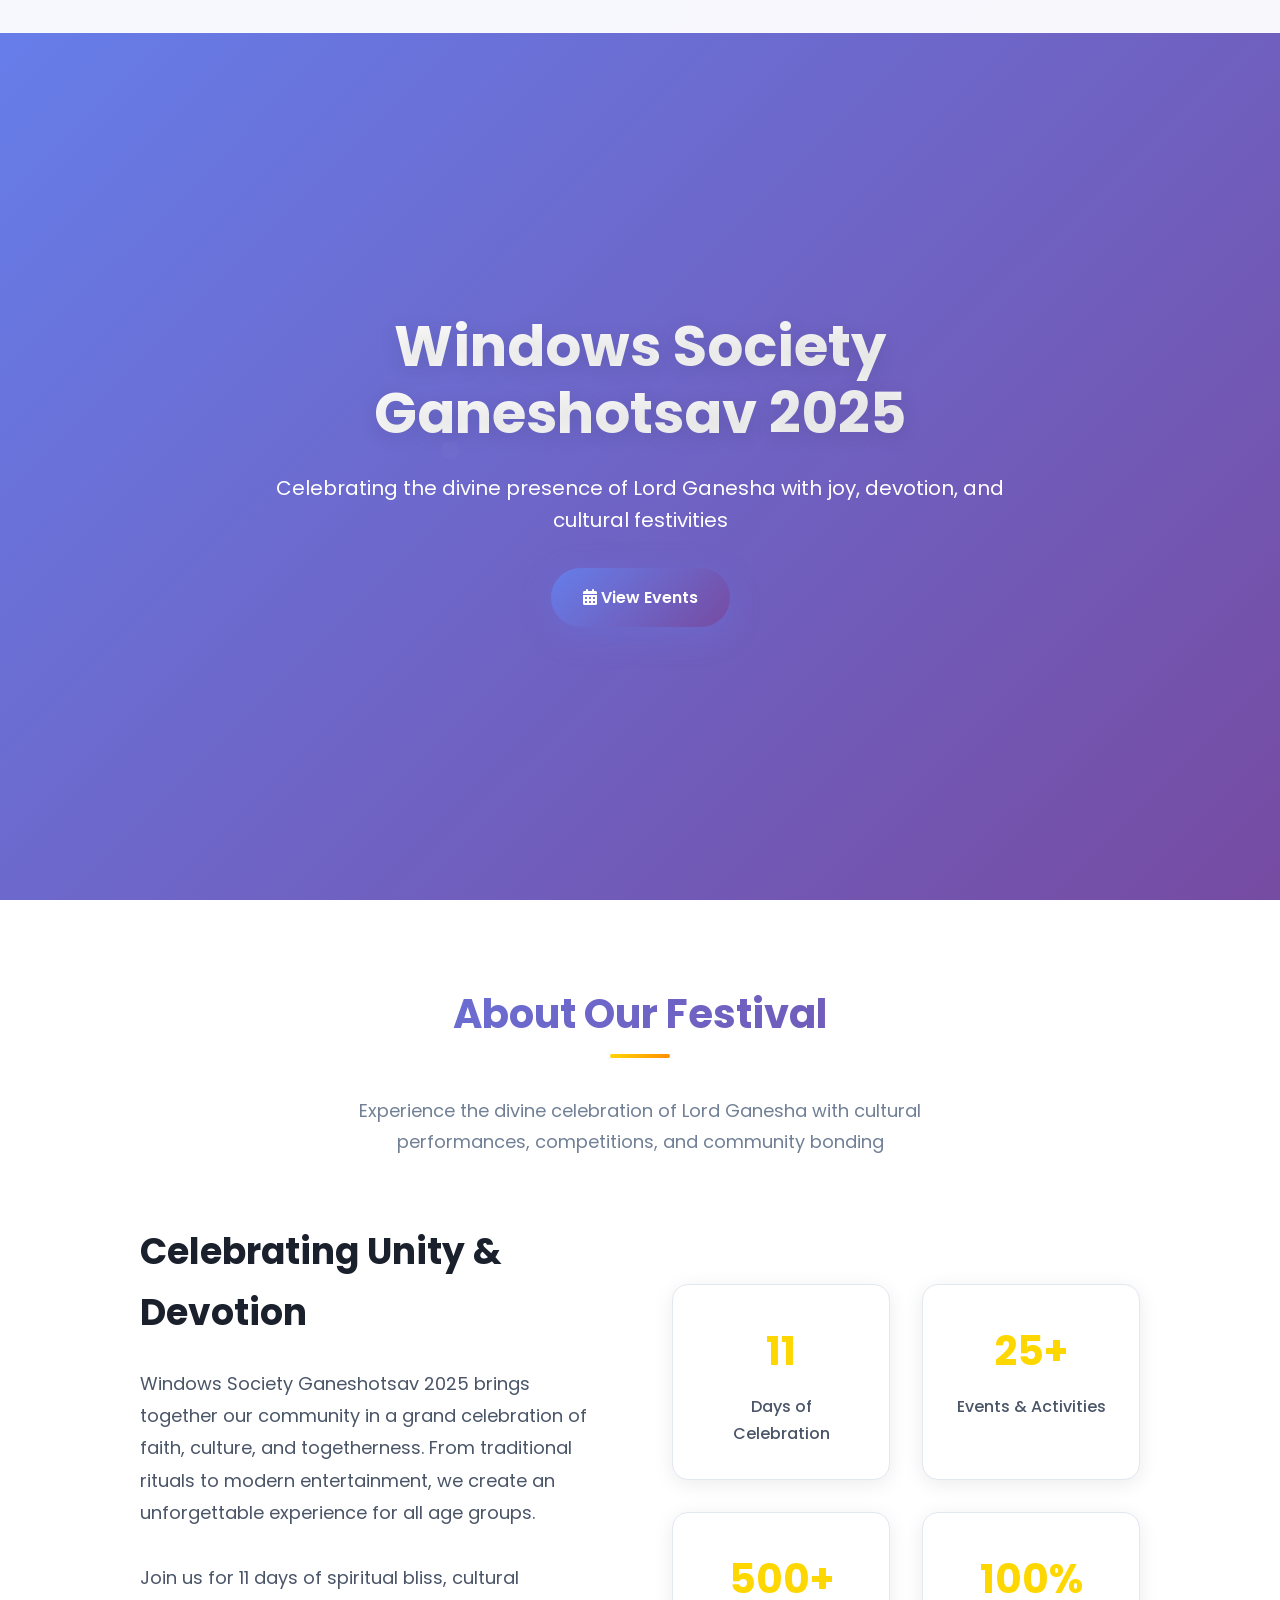
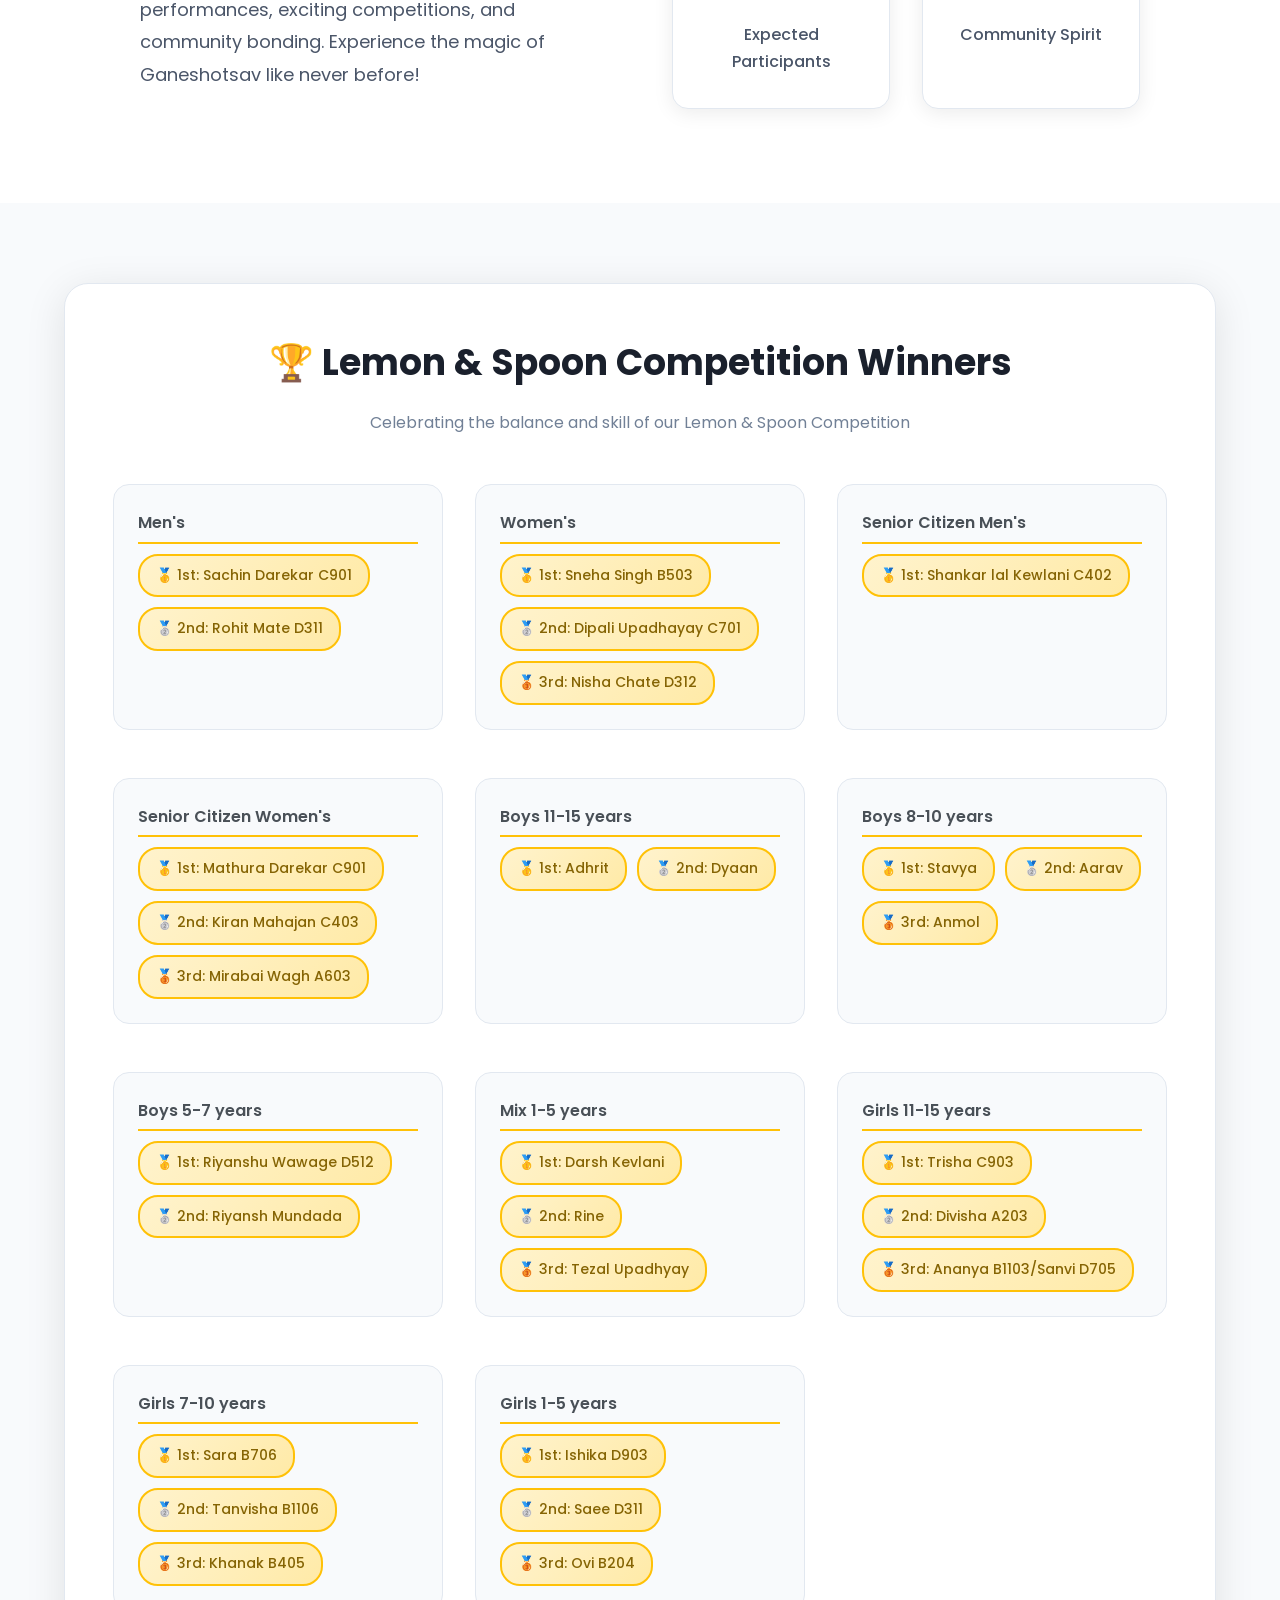
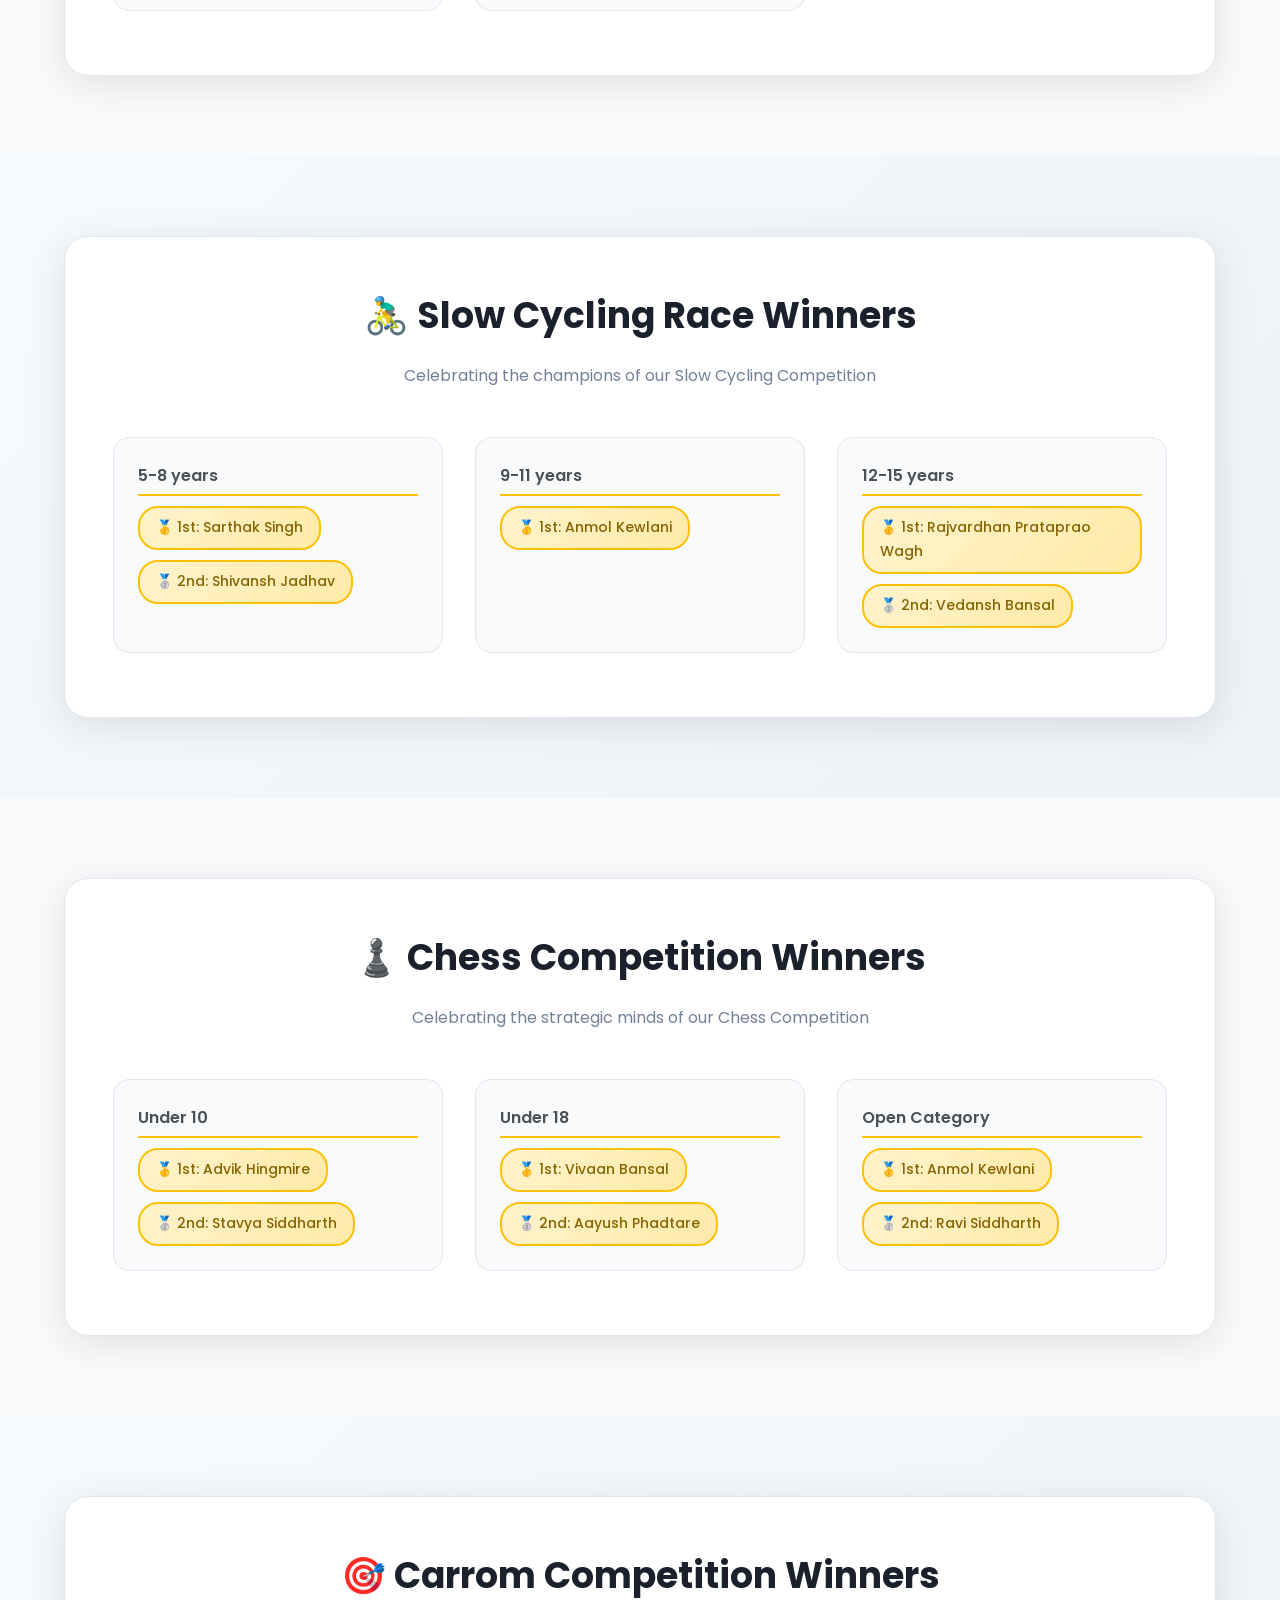
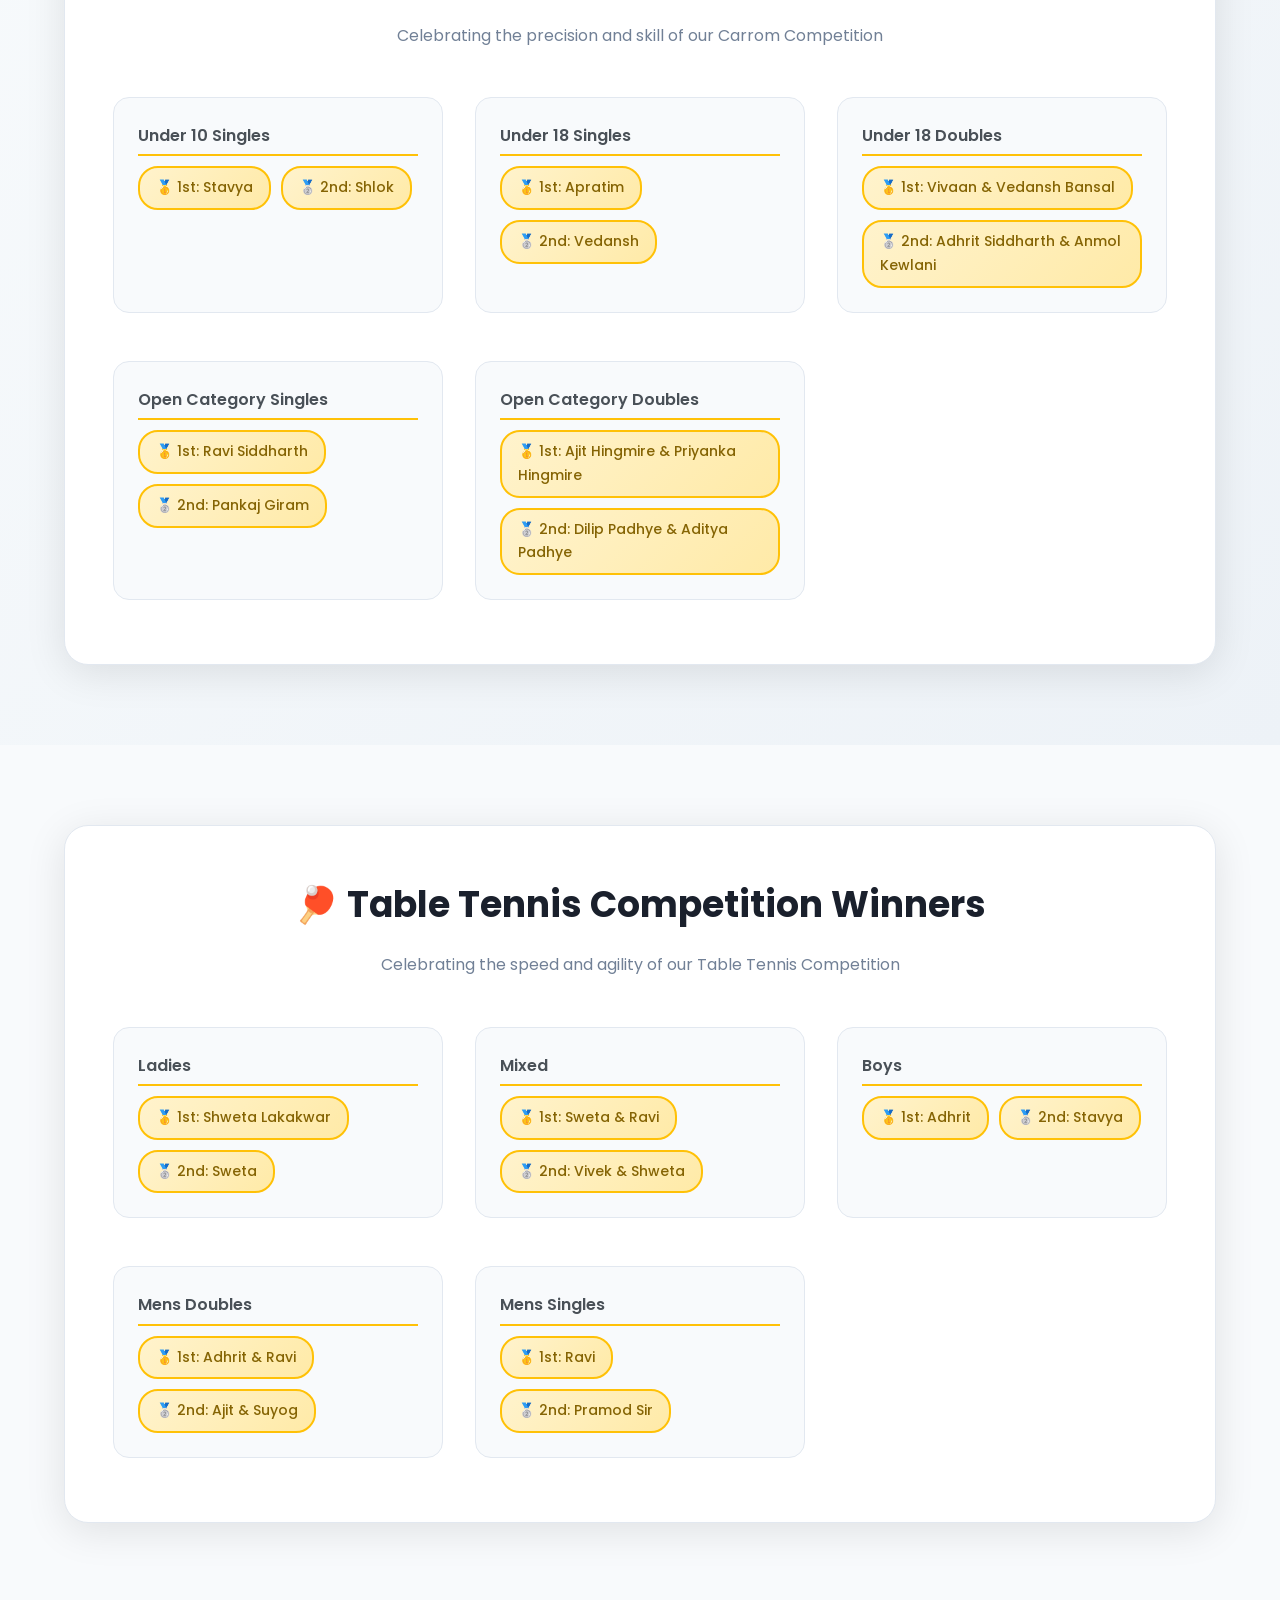
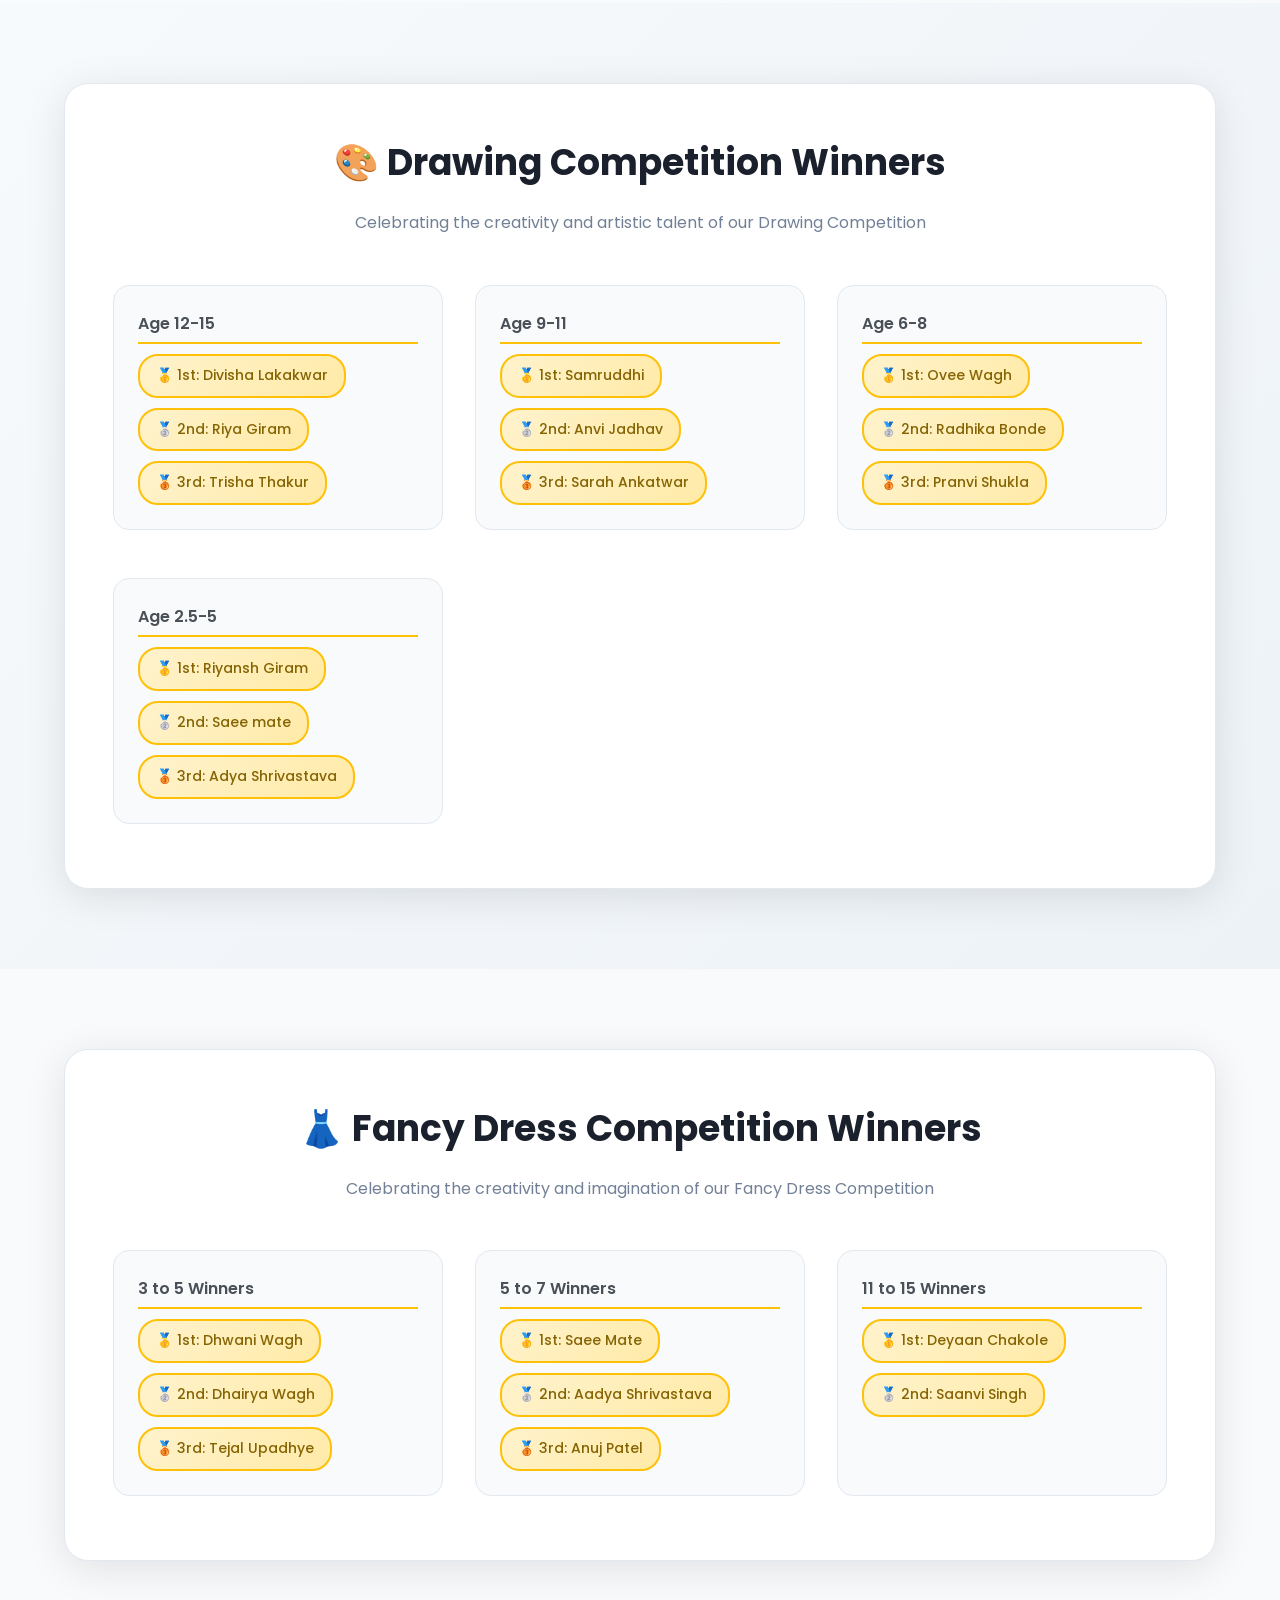
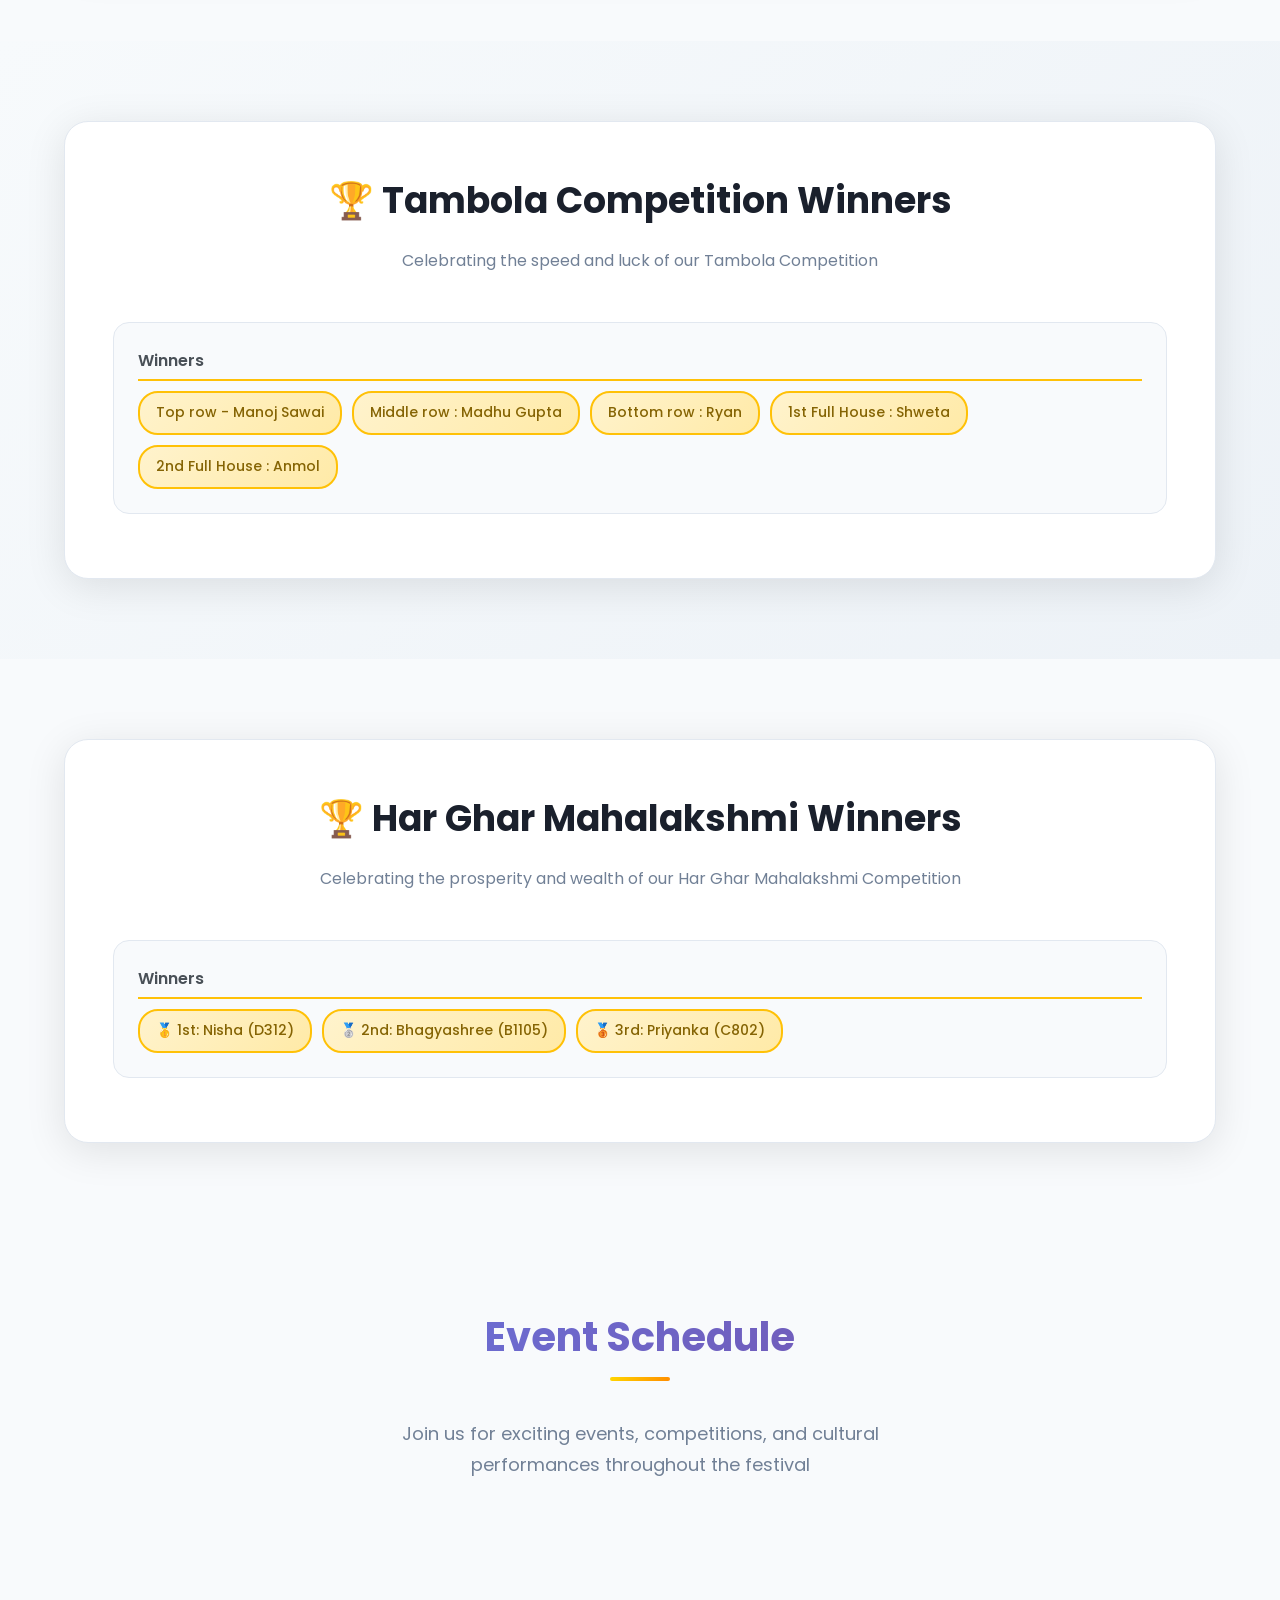
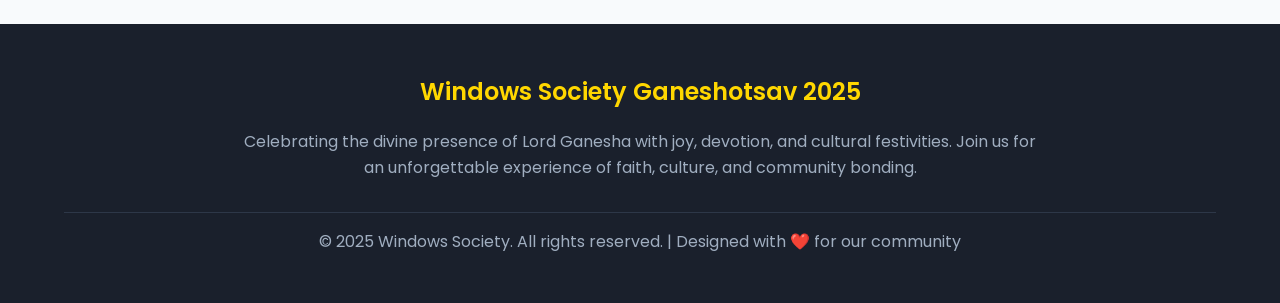
==== commit be7d211c: "Add files via upload" ====
--- a/index.html
+++ b/index.html
@@ -577,6 +577,56 @@
         </div>
     </section>
 
+   <!-- Tambola Winners Section -->
+   <section class="section winners-section" id="table-tennis-winners">
+    <div class="container">
+        <div class="winners-container fade-in">
+            <div class="winners-header">
+                <h3>
+                    🏆 Tambola Competition Winners
+                </h3>
+                <p style="color: #718096; margin-top: 1rem;">Celebrating the speed and luck of our Tambola Competition</p>
+            </div>
+            
+            <div class="winners-content">
+                <!-- Top row -->
+                <div class="winner-category" style="margin-bottom: 16px;">
+                    <h5 style="margin: 0 0 10px 0; color: #495057; font-size: 16px; font-weight: 600; border-bottom: 2px solid #ffc107; padding-bottom: 5px;">Winners</h5>
+                    <div class="winners-list" style="display: flex; flex-wrap: wrap; gap: 10px;">
+                        <span style="background: linear-gradient(135deg, #fff3cd, #ffeaa7); padding: 8px 16px; border-radius: 20px; font-size: 14px; color: #856404; border: 2px solid #ffc107; font-weight: 500;">Top row -  Manoj Sawai </span>
+                        <span style="background: linear-gradient(135deg, #fff3cd, #ffeaa7); padding: 8px 16px; border-radius: 20px; font-size: 14px; color: #856404; border: 2px solid #ffc107; font-weight: 500;">Middle row : Madhu Gupta</span>
+                        <span style="background: linear-gradient(135deg, #fff3cd, #ffeaa7); padding: 8px 16px; border-radius: 20px; font-size: 14px; color: #856404; border: 2px solid #ffc107; font-weight: 500;">Bottom row : Ryan</span>
+                        <span style="background: linear-gradient(135deg, #fff3cd, #ffeaa7); padding: 8px 16px; border-radius: 20px; font-size: 14px; color: #856404; border: 2px solid #ffc107; font-weight: 500;">1st Full House : Shweta</span>
+                        <span style="background: linear-gradient(135deg, #fff3cd, #ffeaa7); padding: 8px 16px; border-radius: 20px; font-size: 14px; color: #856404; border: 2px solid #ffc107; font-weight: 500;">2nd Full House  : Anmol</span>
+                          
+                    </div>
+                </div>
+          </section>
+
+            <!-- Har Ghar Mahalakshmi Winners Section -->
+   <section class="section winners-section" id="table-tennis-winners">
+    <div class="container">
+        <div class="winners-container fade-in">
+            <div class="winners-header">
+                <h3>
+                    🏆 Har Ghar Mahalakshmi Winners
+                </h3>
+                <p style="color: #718096; margin-top: 1rem;">Celebrating the prosperity and wealth of our Har Ghar Mahalakshmi Competition</p>
+            </div>
+            
+            <div class="winners-content">
+                <!-- Top row -->
+                <div class="winner-category" style="margin-bottom: 16px;">
+                    <h5 style="margin: 0 0 10px 0; color: #495057; font-size: 16px; font-weight: 600; border-bottom: 2px solid #ffc107; padding-bottom: 5px;">Winners</h5>
+                    <div class="winners-list" style="display: flex; flex-wrap: wrap; gap: 10px;">
+                        <span style="background: linear-gradient(135deg, #fff3cd, #ffeaa7); padding: 8px 16px; border-radius: 20px; font-size: 14px; color: #856404; border: 2px solid #ffc107; font-weight: 500;">🥇 1st: Nisha (D312) </span>
+                        <span style="background: linear-gradient(135deg, #fff3cd, #ffeaa7); padding: 8px 16px; border-radius: 20px; font-size: 14px; color: #856404; border: 2px solid #ffc107; font-weight: 500;">🥈 2nd: Bhagyashree (B1105)</span>
+                        <span style="background: linear-gradient(135deg, #fff3cd, #ffeaa7); padding: 8px 16px; border-radius: 20px; font-size: 14px; color: #856404; border: 2px solid #ffc107; font-weight: 500;">🥉 3rd: Priyanka (C802)</span>
+                        
+                    </div>
+                </div>
+          </section>
+
     <!-- Events Section -->
     <section class="section events-section" id="events">
         <div class="container">
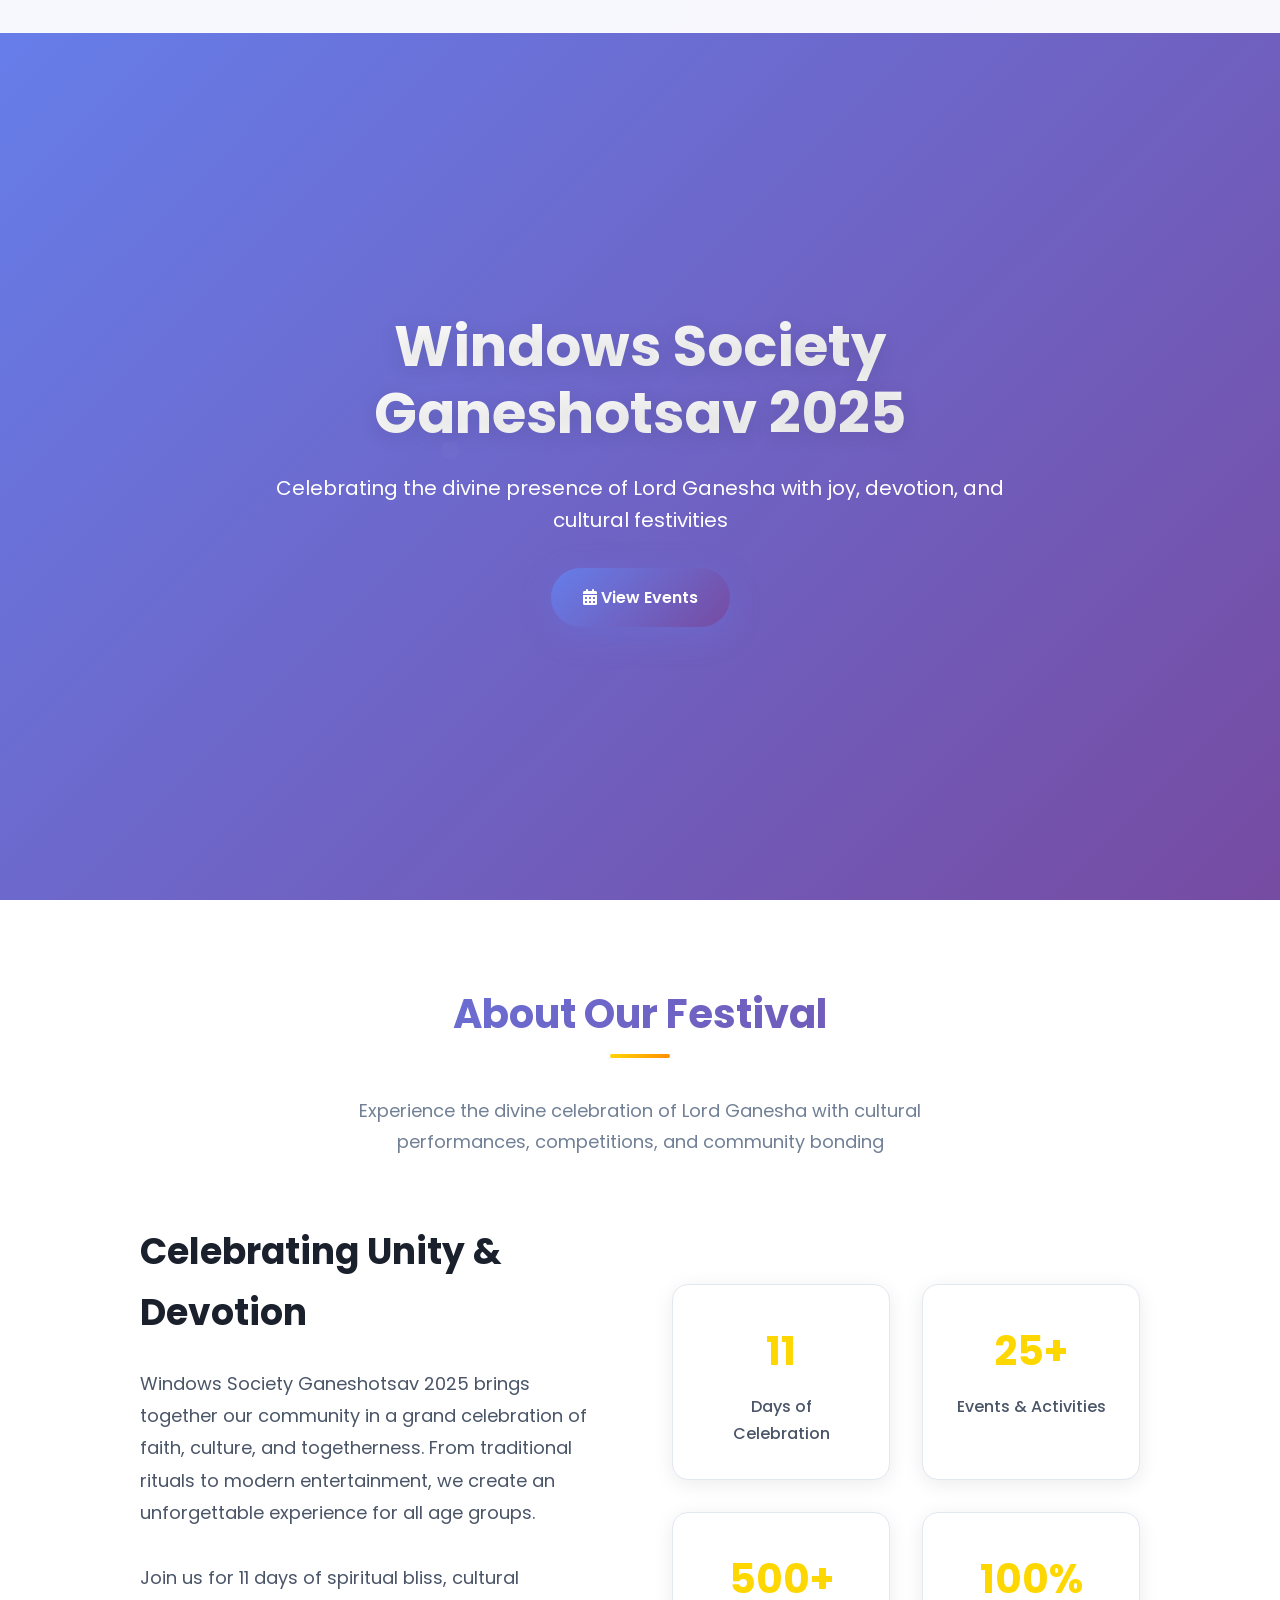
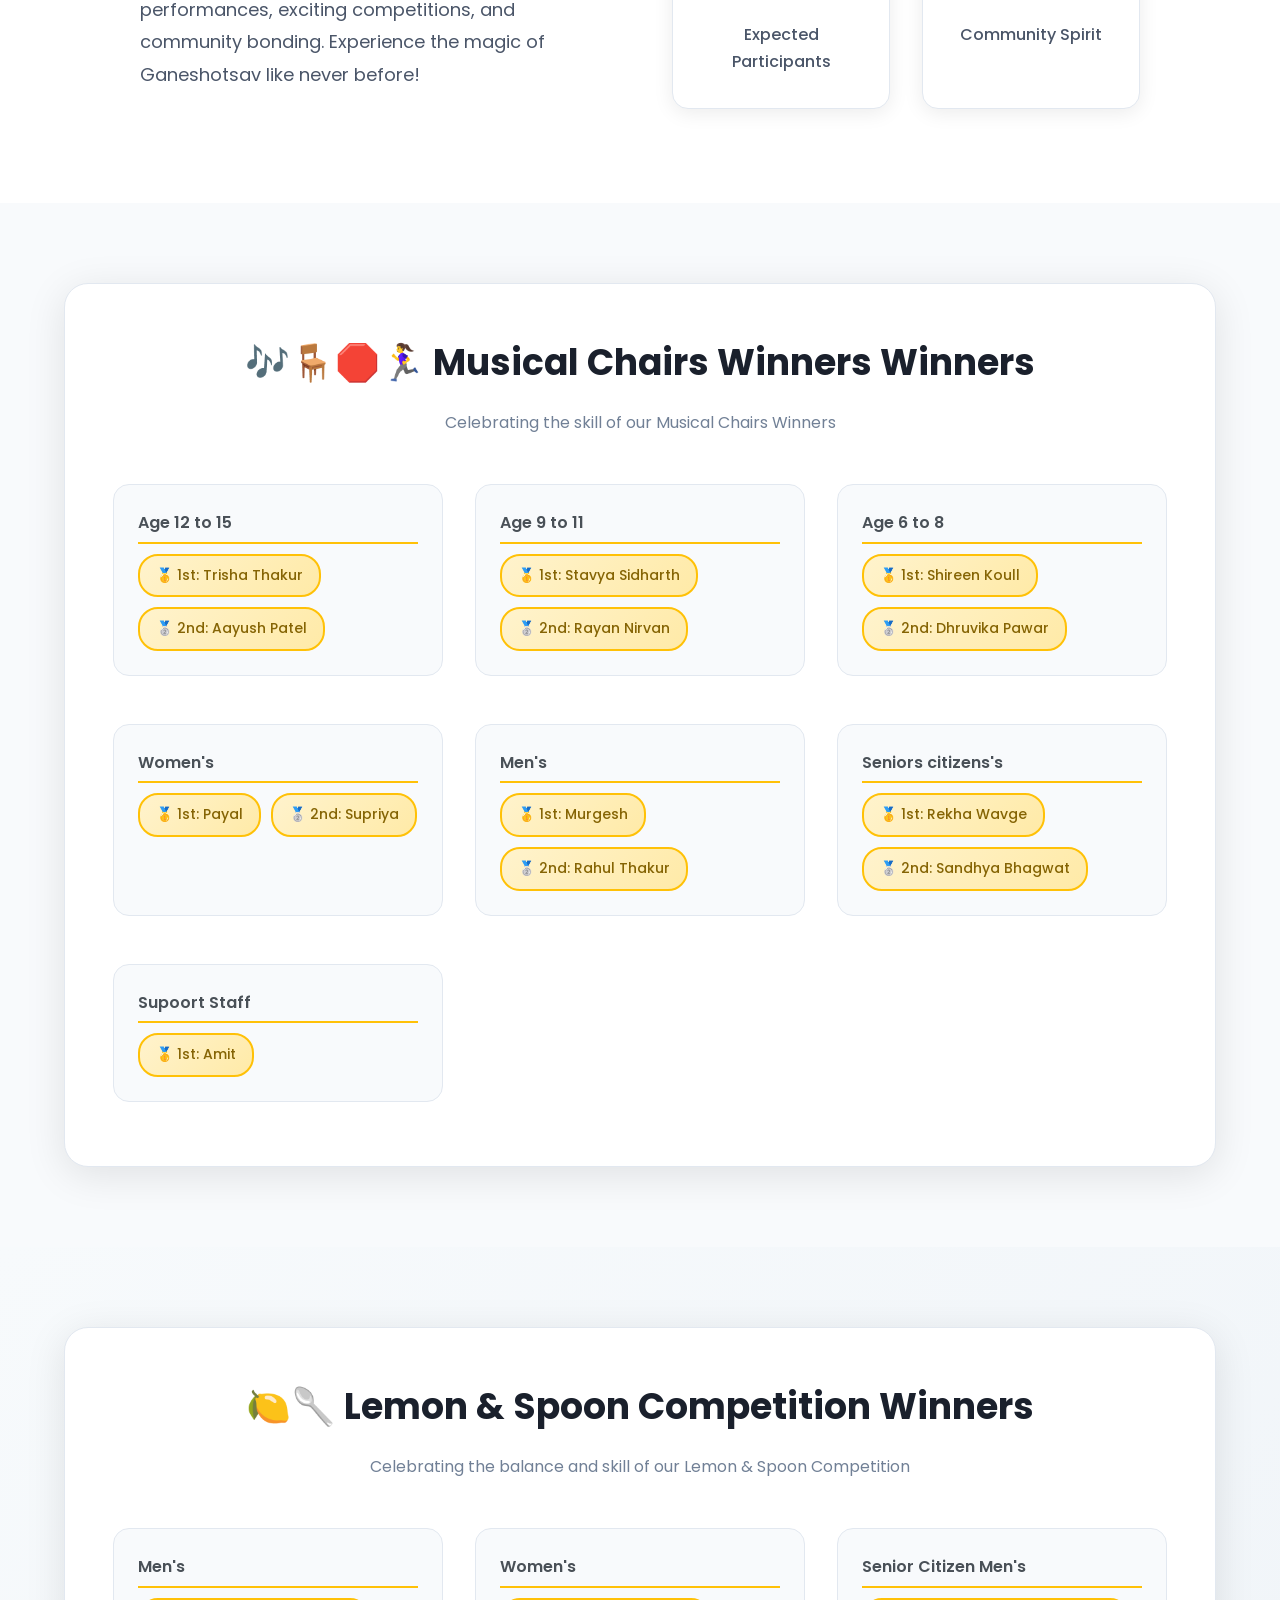
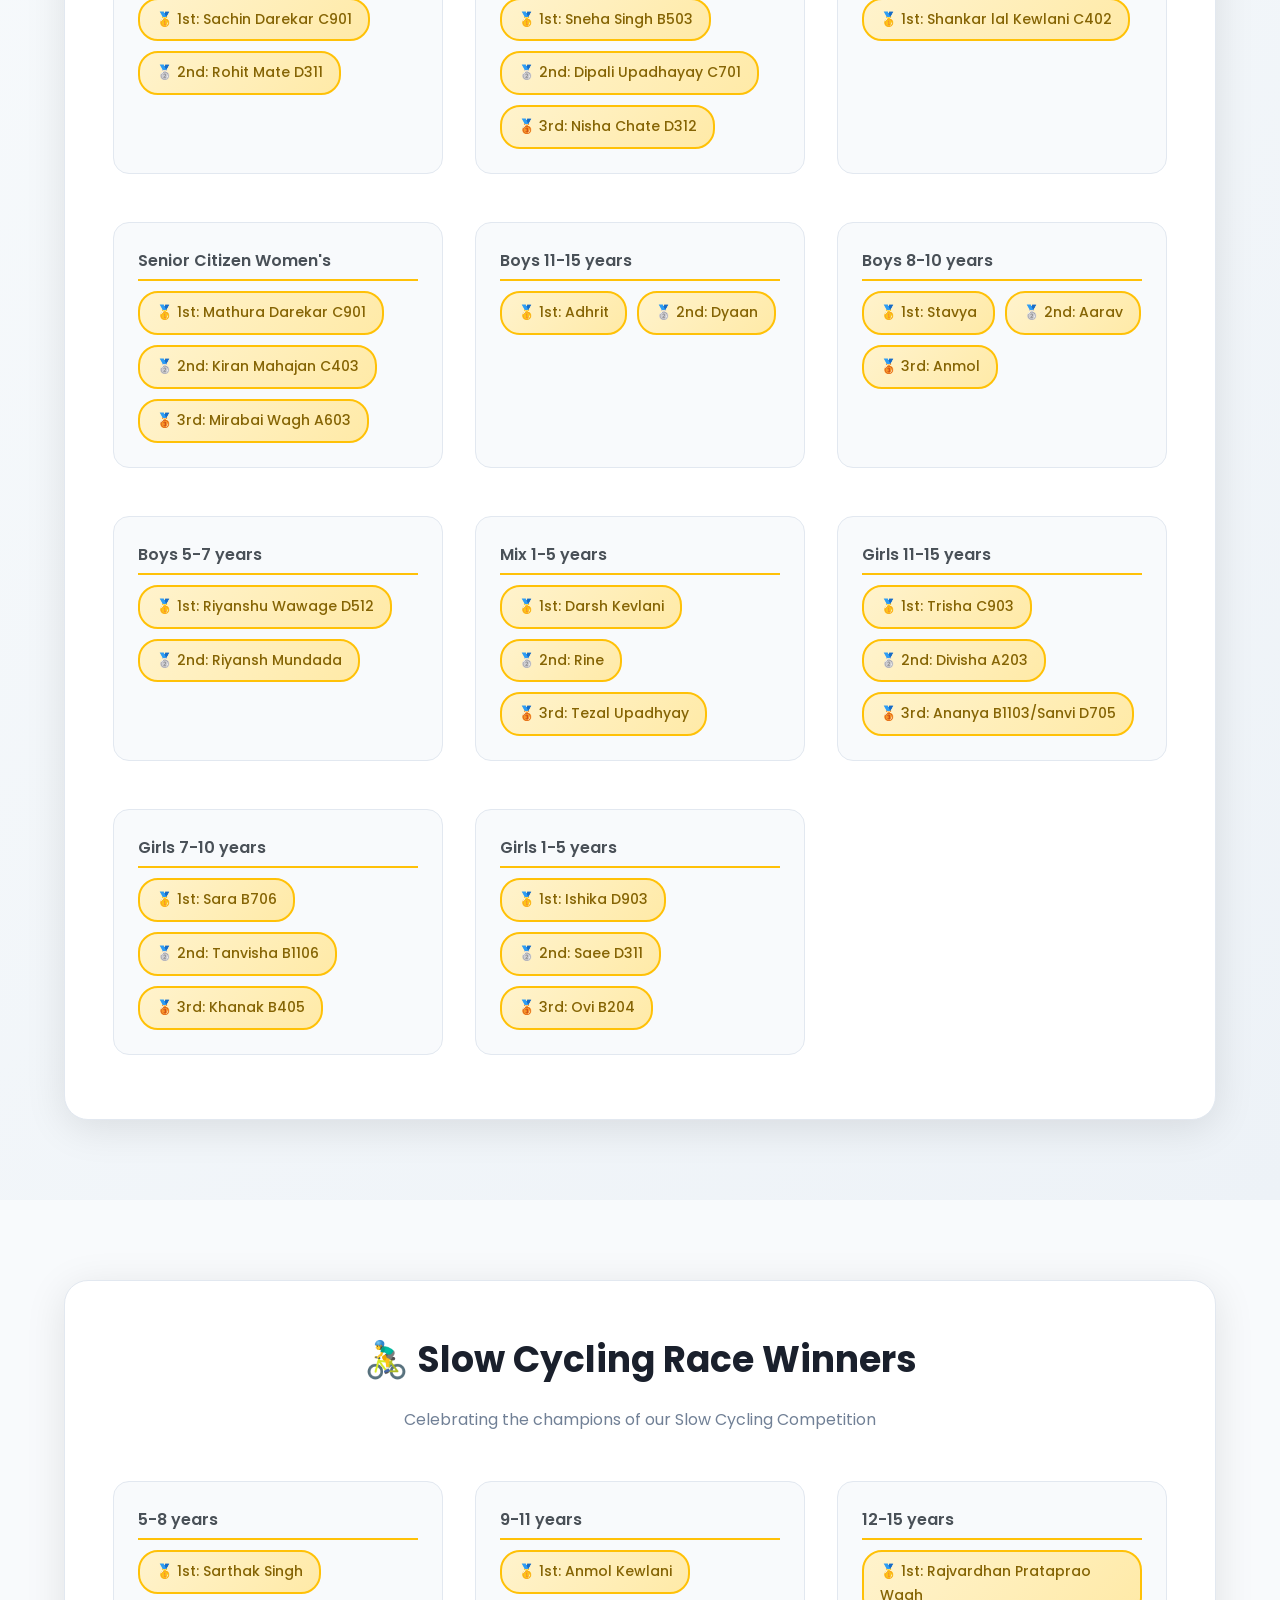
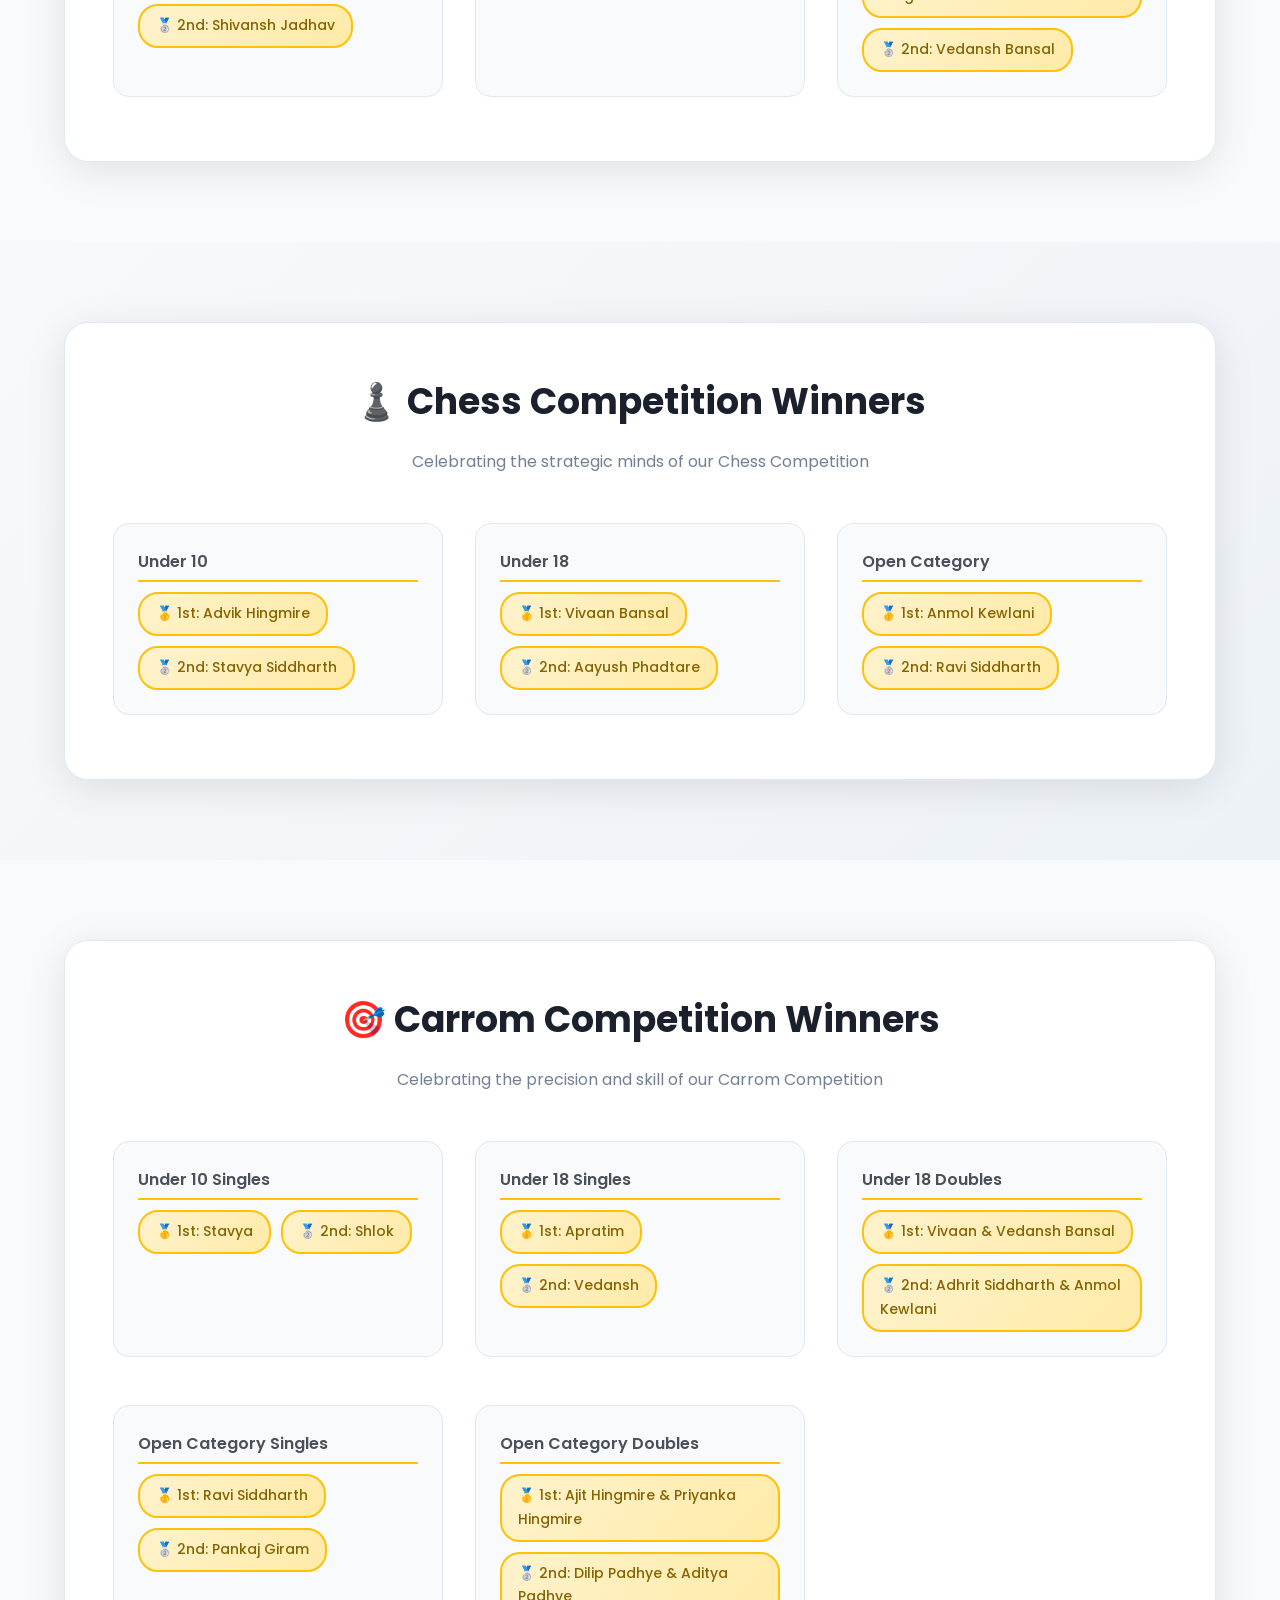
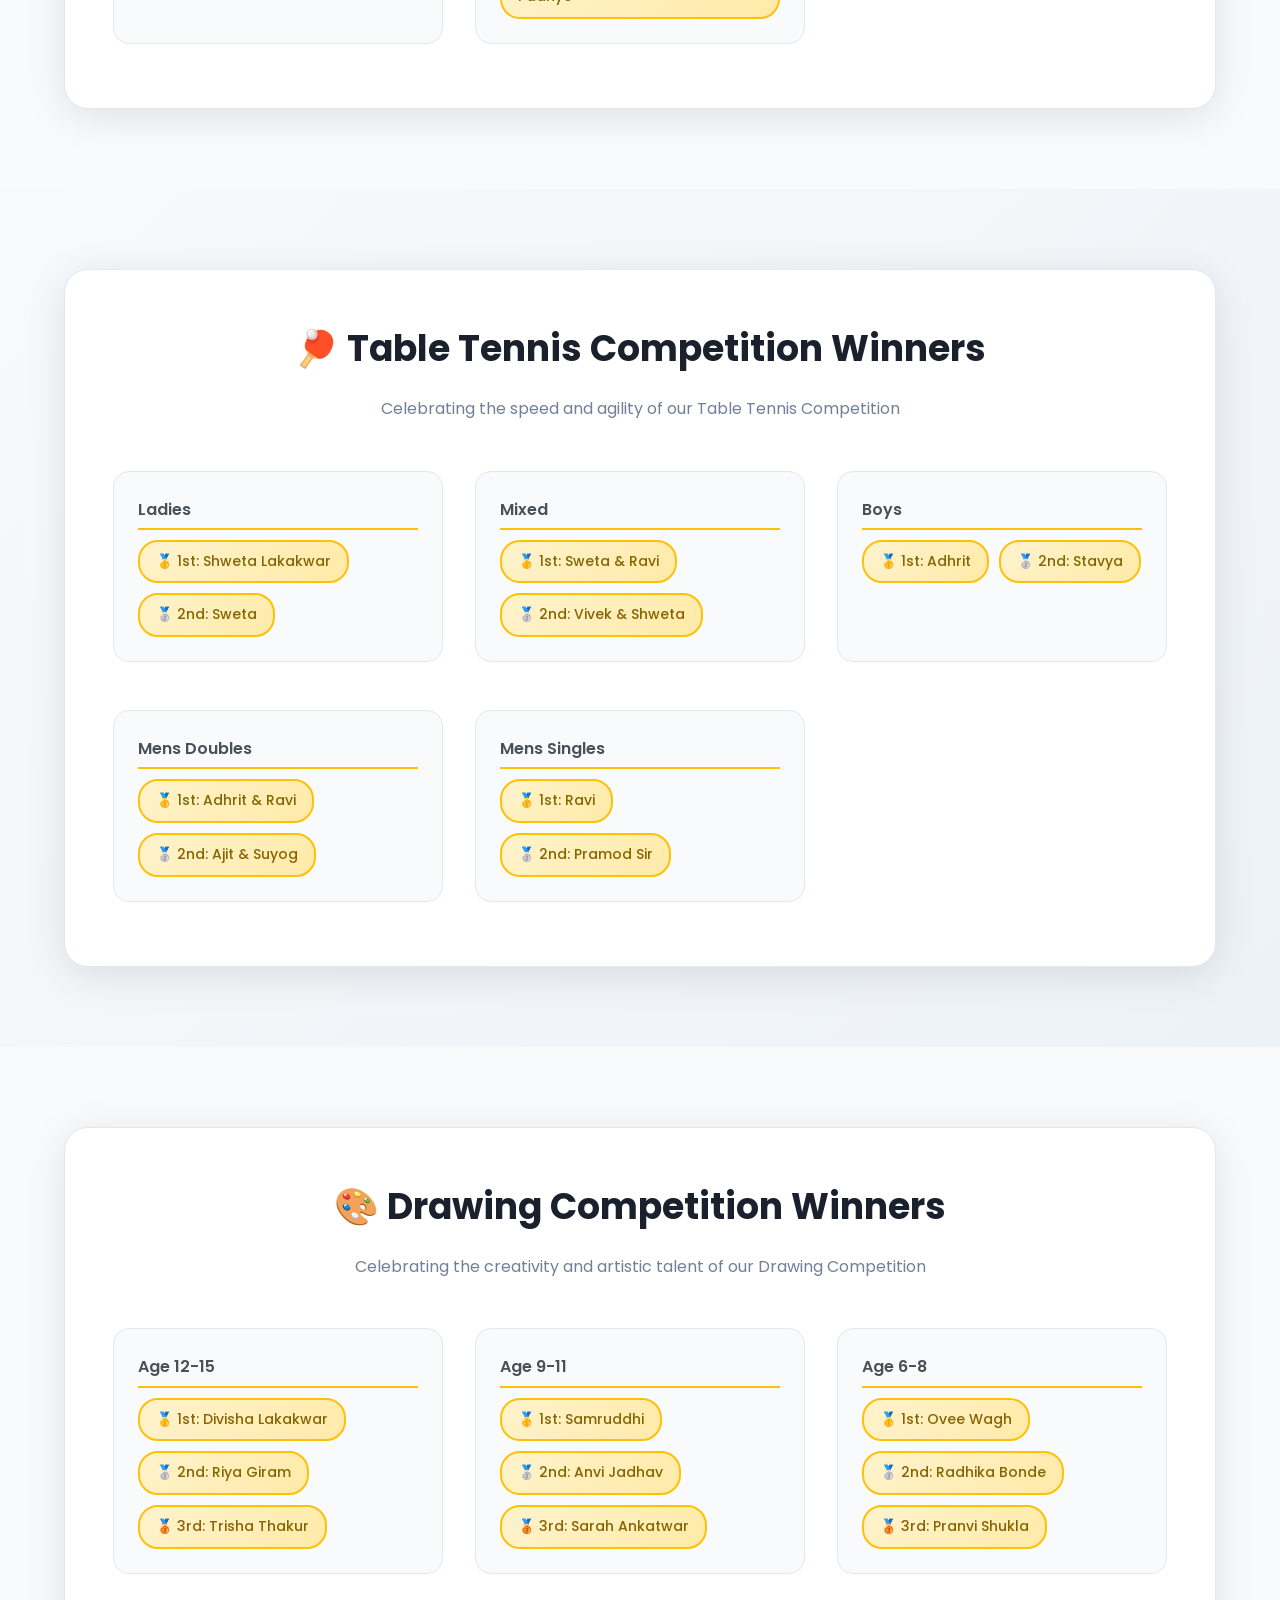
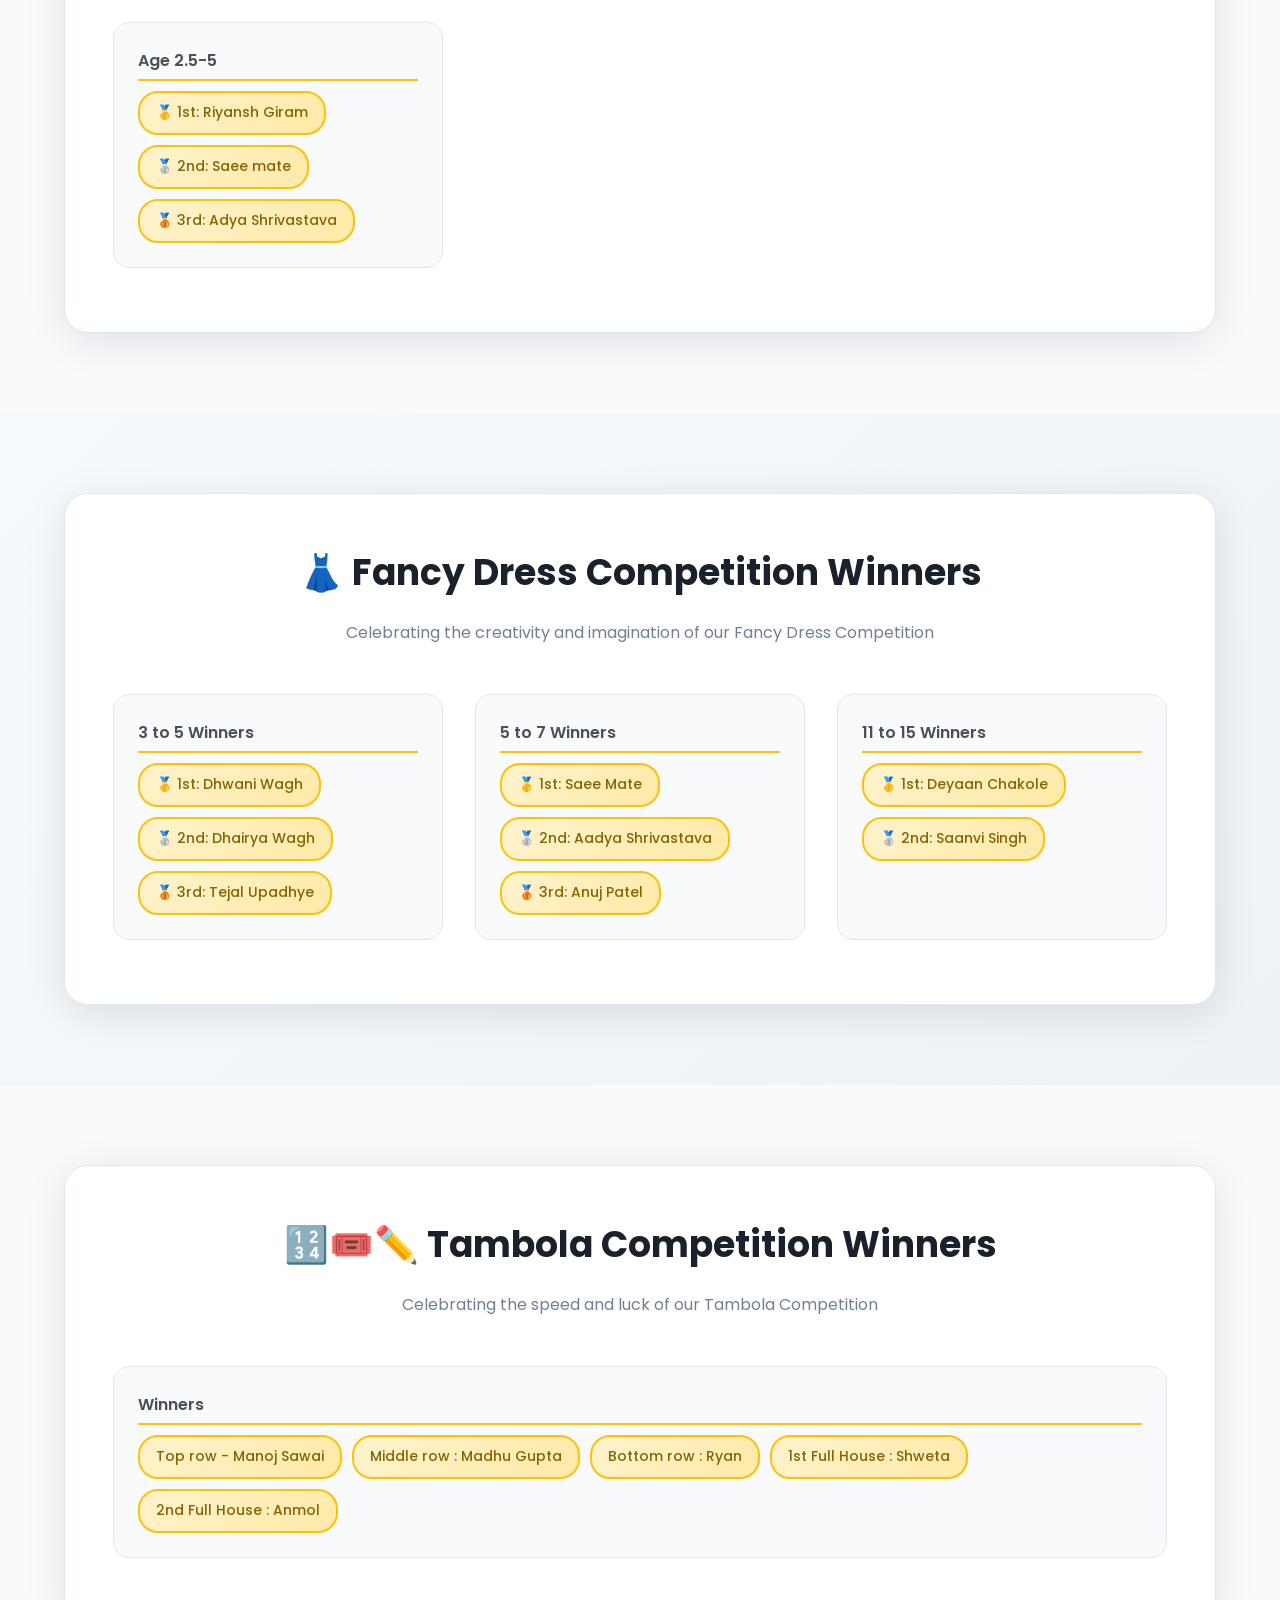
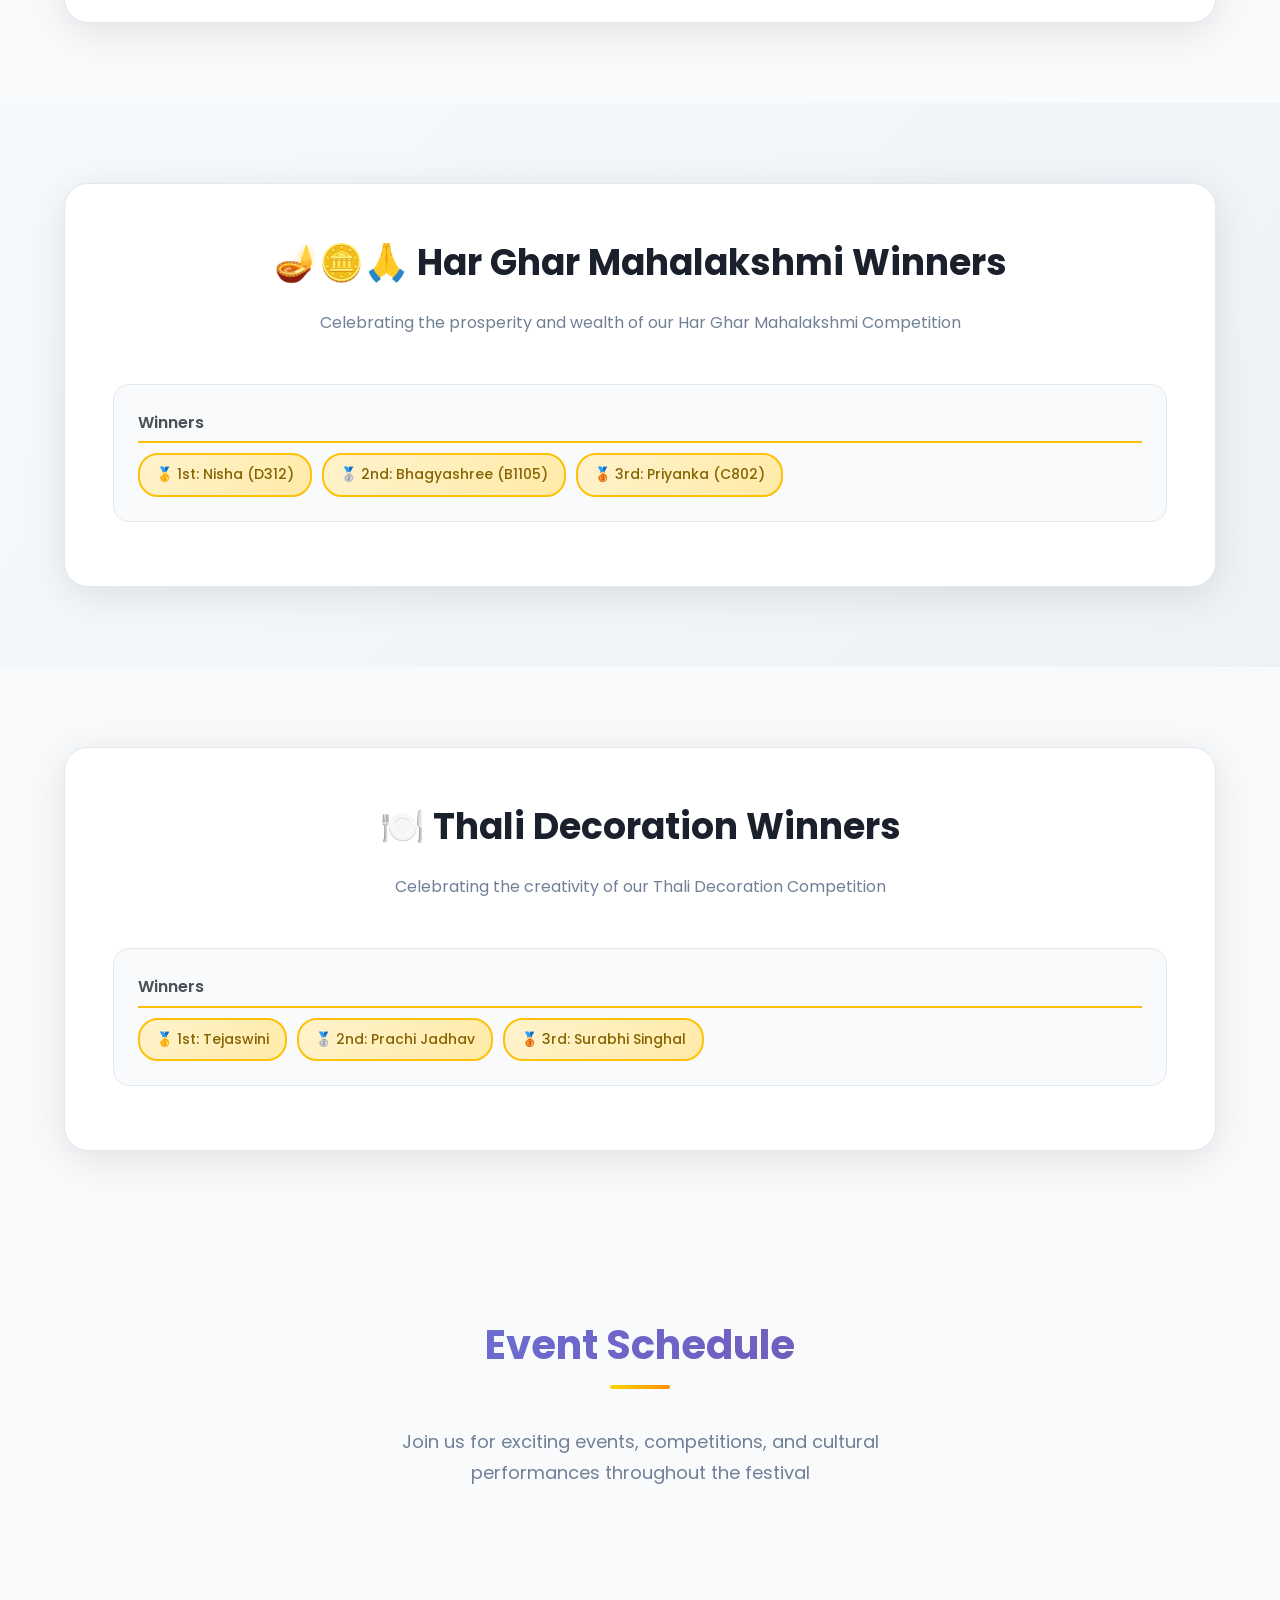
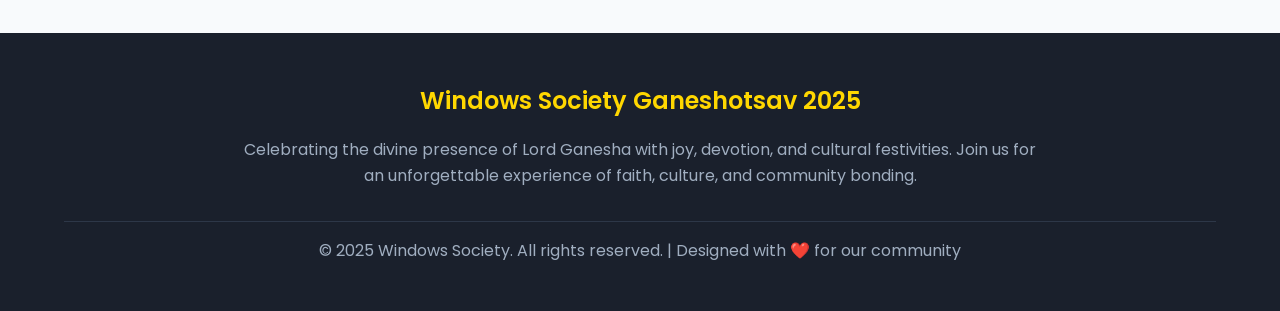
==== commit 21504f51: "Add files via upload" ====
--- a/index.html
+++ b/index.html
@@ -145,13 +145,92 @@
         </div>
     </section>
 
+  
+    <section class="section winners-section" id="carrom-winners">
+        <div class="container">
+            <div class="winners-container fade-in">
+                <div class="winners-header">
+                    <h3>
+                        🎶🪑🛑🏃‍♀️ Musical Chairs Winners Winners
+                    </h3>
+                    <p style="color: #718096; margin-top: 1rem;">Celebrating the skill of our Musical Chairs Winners </p>
+                </div>
+                
+                <div class="winners-content">
+                    <!-- Age 12 to 15 -->
+                    <div class="winner-category" style="margin-bottom: 16px;">
+                        <h5 style="margin: 0 0 10px 0; color: #495057; font-size: 16px; font-weight: 600; border-bottom: 2px solid #ffc107; padding-bottom: 5px;">Age 12 to 15</h5>
+                        <div class="winners-list" style="display: flex; flex-wrap: wrap; gap: 10px;">
+                            <span style="background: linear-gradient(135deg, #fff3cd, #ffeaa7); padding: 8px 16px; border-radius: 20px; font-size: 14px; color: #856404; border: 2px solid #ffc107; font-weight: 500;">🥇 1st: Trisha Thakur</span>
+                            <span style="background: linear-gradient(135deg, #fff3cd, #ffeaa7); padding: 8px 16px; border-radius: 20px; font-size: 14px; color: #856404; border: 2px solid #ffc107; font-weight: 500;">🥈 2nd: Aayush Patel</span>
+                        </div>
+                    </div>
+                    
+                    <!-- Under 18 Singles -->
+                    <div class="winner-category" style="margin-bottom: 16px;">
+                        <h5 style="margin: 0 0 10px 0; color: #495057; font-size: 16px; font-weight: 600; border-bottom: 2px solid #ffc107; padding-bottom: 5px;">Age 9 to 11</h5>
+                        <div class="winners-list" style="display: flex; flex-wrap: wrap; gap: 10px;">
+                            <span style="background: linear-gradient(135deg, #fff3cd, #ffeaa7); padding: 8px 16px; border-radius: 20px; font-size: 14px; color: #856404; border: 2px solid #ffc107; font-weight: 500;">🥇 1st: Stavya Sidharth</span>
+                            <span style="background: linear-gradient(135deg, #fff3cd, #ffeaa7); padding: 8px 16px; border-radius: 20px; font-size: 14px; color: #856404; border: 2px solid #ffc107; font-weight: 500;">🥈 2nd: Rayan Nirvan</span>
+                        </div>
+                    </div>
+                    
+                    <!-- Under 18 Doubles -->
+                    <div class="winner-category" style="margin-bottom: 16px;">
+                        <h5 style="margin: 0 0 10px 0; color: #495057; font-size: 16px; font-weight: 600; border-bottom: 2px solid #ffc107; padding-bottom: 5px;">Age 6 to 8</h5>
+                        <div class="winners-list" style="display: flex; flex-wrap: wrap; gap: 10px;">
+                            <span style="background: linear-gradient(135deg, #fff3cd, #ffeaa7); padding: 8px 16px; border-radius: 20px; font-size: 14px; color: #856404; border: 2px solid #ffc107; font-weight: 500;">🥇 1st: Shireen Koull</span>
+                            <span style="background: linear-gradient(135deg, #fff3cd, #ffeaa7); padding: 8px 16px; border-radius: 20px; font-size: 14px; color: #856404; border: 2px solid #ffc107; font-weight: 500;">🥈 2nd: Dhruvika Pawar</span>
+                        </div>
+                    </div>
+                    
+                    <!-- Open Category Singles -->
+                    <div class="winner-category" style="margin-bottom: 16px;">
+                        <h5 style="margin: 0 0 10px 0; color: #495057; font-size: 16px; font-weight: 600; border-bottom: 2px solid #ffc107; padding-bottom: 5px;">Women's</h5>
+                        <div class="winners-list" style="display: flex; flex-wrap: wrap; gap: 10px;">
+                            <span style="background: linear-gradient(135deg, #fff3cd, #ffeaa7); padding: 8px 16px; border-radius: 20px; font-size: 14px; color: #856404; border: 2px solid #ffc107; font-weight: 500;">🥇 1st: Payal</span>
+                            <span style="background: linear-gradient(135deg, #fff3cd, #ffeaa7); padding: 8px 16px; border-radius: 20px; font-size: 14px; color: #856404; border: 2px solid #ffc107; font-weight: 500;">🥈 2nd: Supriya</span>
+                        </div>
+                    </div>
+                    
+                    <!-- Open Category Doubles -->
+                    <div class="winner-category" style="margin-bottom: 16px;">
+                        <h5 style="margin: 0 0 10px 0; color: #495057; font-size: 16px; font-weight: 600; border-bottom: 2px solid #ffc107; padding-bottom: 5px;">Men's</h5>
+                        <div class="winners-list" style="display: flex; flex-wrap: wrap; gap: 10px;">
+                            <span style="background: linear-gradient(135deg, #fff3cd, #ffeaa7); padding: 8px 16px; border-radius: 20px; font-size: 14px; color: #856404; border: 2px solid #ffc107; font-weight: 500;">🥇 1st: Murgesh</span>
+                            <span style="background: linear-gradient(135deg, #fff3cd, #ffeaa7); padding: 8px 16px; border-radius: 20px; font-size: 14px; color: #856404; border: 2px solid #ffc107; font-weight: 500;">🥈 2nd: Rahul Thakur</span>
+                        </div>
+                    </div>
+					
+					                    <!-- Open Category Singles -->
+                    <div class="winner-category" style="margin-bottom: 16px;">
+                        <h5 style="margin: 0 0 10px 0; color: #495057; font-size: 16px; font-weight: 600; border-bottom: 2px solid #ffc107; padding-bottom: 5px;">Seniors citizens's</h5>
+                        <div class="winners-list" style="display: flex; flex-wrap: wrap; gap: 10px;">
+                            <span style="background: linear-gradient(135deg, #fff3cd, #ffeaa7); padding: 8px 16px; border-radius: 20px; font-size: 14px; color: #856404; border: 2px solid #ffc107; font-weight: 500;">🥇 1st: Rekha Wavge</span>
+                            <span style="background: linear-gradient(135deg, #fff3cd, #ffeaa7); padding: 8px 16px; border-radius: 20px; font-size: 14px; color: #856404; border: 2px solid #ffc107; font-weight: 500;">🥈 2nd: Sandhya Bhagwat</span>
+                        </div>
+                    </div>
+					
+										                    <!-- Open Category Singles -->
+                    <div class="winner-category" style="margin-bottom: 16px;">
+                        <h5 style="margin: 0 0 10px 0; color: #495057; font-size: 16px; font-weight: 600; border-bottom: 2px solid #ffc107; padding-bottom: 5px;">Supoort Staff</h5>
+                        <div class="winners-list" style="display: flex; flex-wrap: wrap; gap: 10px;">
+                            <span style="background: linear-gradient(135deg, #fff3cd, #ffeaa7); padding: 8px 16px; border-radius: 20px; font-size: 14px; color: #856404; border: 2px solid #ffc107; font-weight: 500;">🥇 1st: Amit</span>
+                        </div>
+                    </div>
+					
+                </div>
+            </div>
+        </div>
+    </section>
+
     <!-- Past Events Winners Section -->
     <section class="section winners-section" id="winners">
         <div class="container">
             <div class="winners-container fade-in">
                 <div class="winners-header">
                     <h3>
-                        🏆 Lemon & Spoon Competition Winners
+                        🍋🥄 Lemon & Spoon Competition Winners
                     </h3>
                     <p style="color: #718096; margin-top: 1rem;">Celebrating the balance and skill of our Lemon & Spoon Competition</p>
                 </div>
@@ -583,7 +662,7 @@
         <div class="winners-container fade-in">
             <div class="winners-header">
                 <h3>
-                    🏆 Tambola Competition Winners
+                    🔢🎟️✏️ Tambola Competition Winners
                 </h3>
                 <p style="color: #718096; margin-top: 1rem;">Celebrating the speed and luck of our Tambola Competition</p>
             </div>
@@ -609,7 +688,7 @@
         <div class="winners-container fade-in">
             <div class="winners-header">
                 <h3>
-                    🏆 Har Ghar Mahalakshmi Winners
+                    🪔🪙🙏 Har Ghar Mahalakshmi Winners
                 </h3>
                 <p style="color: #718096; margin-top: 1rem;">Celebrating the prosperity and wealth of our Har Ghar Mahalakshmi Competition</p>
             </div>
@@ -622,6 +701,29 @@
                         <span style="background: linear-gradient(135deg, #fff3cd, #ffeaa7); padding: 8px 16px; border-radius: 20px; font-size: 14px; color: #856404; border: 2px solid #ffc107; font-weight: 500;">🥇 1st: Nisha (D312) </span>
                         <span style="background: linear-gradient(135deg, #fff3cd, #ffeaa7); padding: 8px 16px; border-radius: 20px; font-size: 14px; color: #856404; border: 2px solid #ffc107; font-weight: 500;">🥈 2nd: Bhagyashree (B1105)</span>
                         <span style="background: linear-gradient(135deg, #fff3cd, #ffeaa7); padding: 8px 16px; border-radius: 20px; font-size: 14px; color: #856404; border: 2px solid #ffc107; font-weight: 500;">🥉 3rd: Priyanka (C802)</span>
+                        
+                    </div>
+                </div>
+          </section>
+                      <!-- Thali Decoration Winners Section -->
+   <section class="section winners-section" id="table-tennis-winners">
+    <div class="container">
+        <div class="winners-container fade-in">
+            <div class="winners-header">
+                <h3>
+                    🍽️ Thali Decoration Winners
+                </h3>
+                <p style="color: #718096; margin-top: 1rem;">Celebrating the creativity of our Thali Decoration Competition</p>
+            </div>
+            
+            <div class="winners-content">
+                <!-- Top row -->
+                <div class="winner-category" style="margin-bottom: 16px;">
+                    <h5 style="margin: 0 0 10px 0; color: #495057; font-size: 16px; font-weight: 600; border-bottom: 2px solid #ffc107; padding-bottom: 5px;">Winners</h5>
+                    <div class="winners-list" style="display: flex; flex-wrap: wrap; gap: 10px;">
+                        <span style="background: linear-gradient(135deg, #fff3cd, #ffeaa7); padding: 8px 16px; border-radius: 20px; font-size: 14px; color: #856404; border: 2px solid #ffc107; font-weight: 500;">🥇 1st: Tejaswini </span>
+                        <span style="background: linear-gradient(135deg, #fff3cd, #ffeaa7); padding: 8px 16px; border-radius: 20px; font-size: 14px; color: #856404; border: 2px solid #ffc107; font-weight: 500;">🥈 2nd: Prachi Jadhav</span>
+                        <span style="background: linear-gradient(135deg, #fff3cd, #ffeaa7); padding: 8px 16px; border-radius: 20px; font-size: 14px; color: #856404; border: 2px solid #ffc107; font-weight: 500;">🥉 3rd: Surabhi Singhal</span>
                         
                     </div>
                 </div>
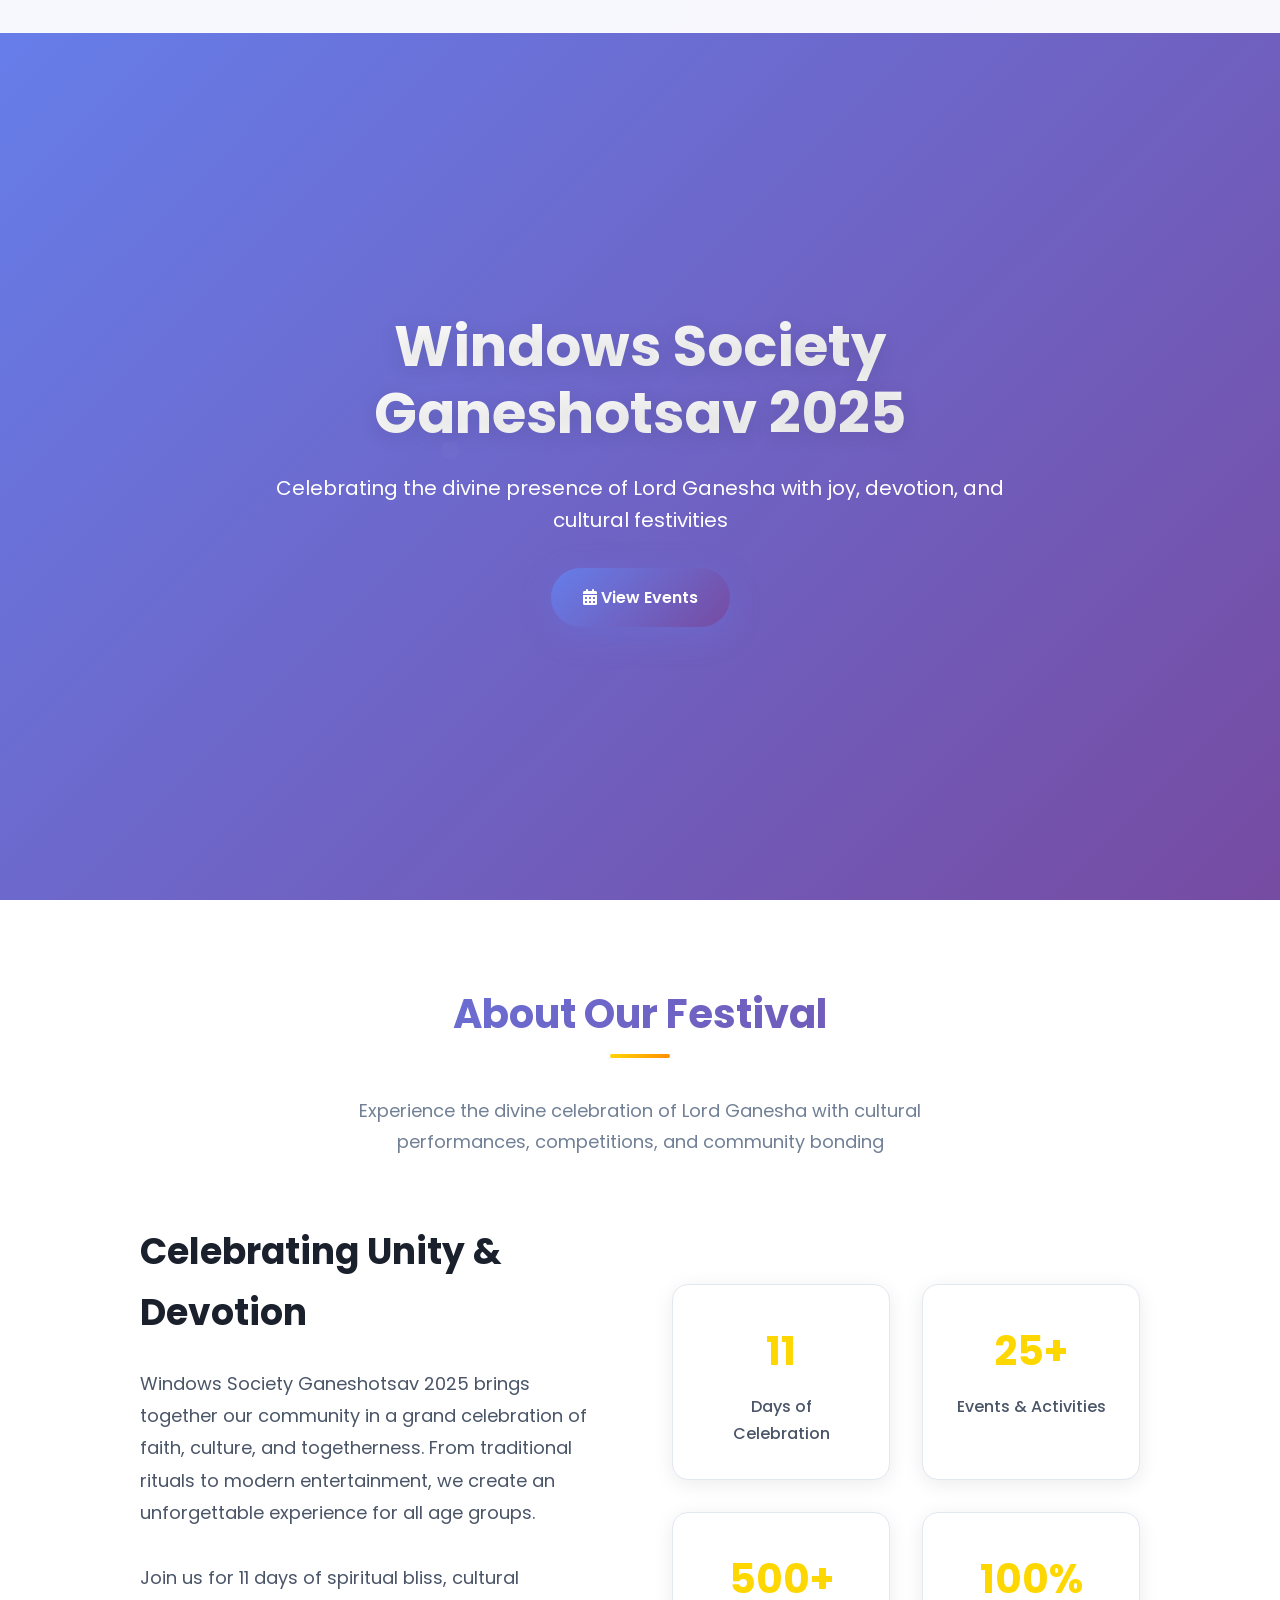
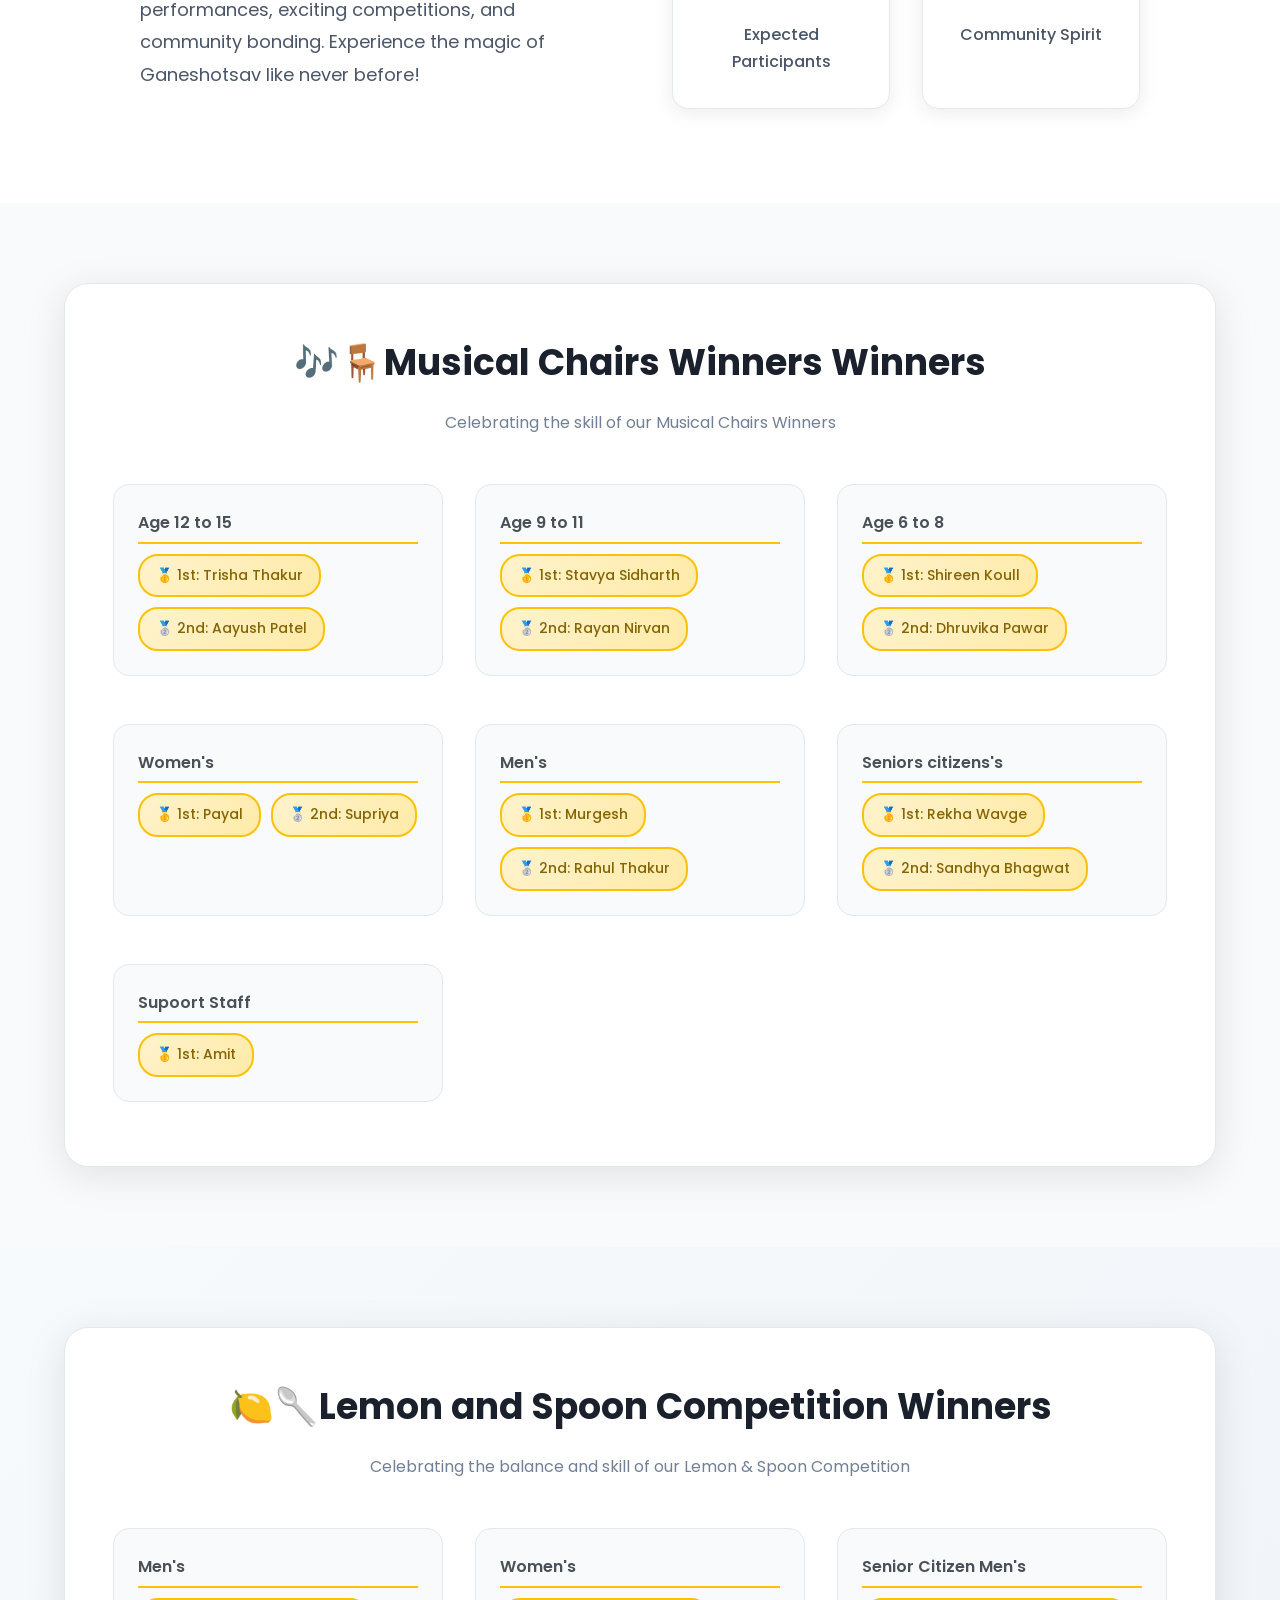
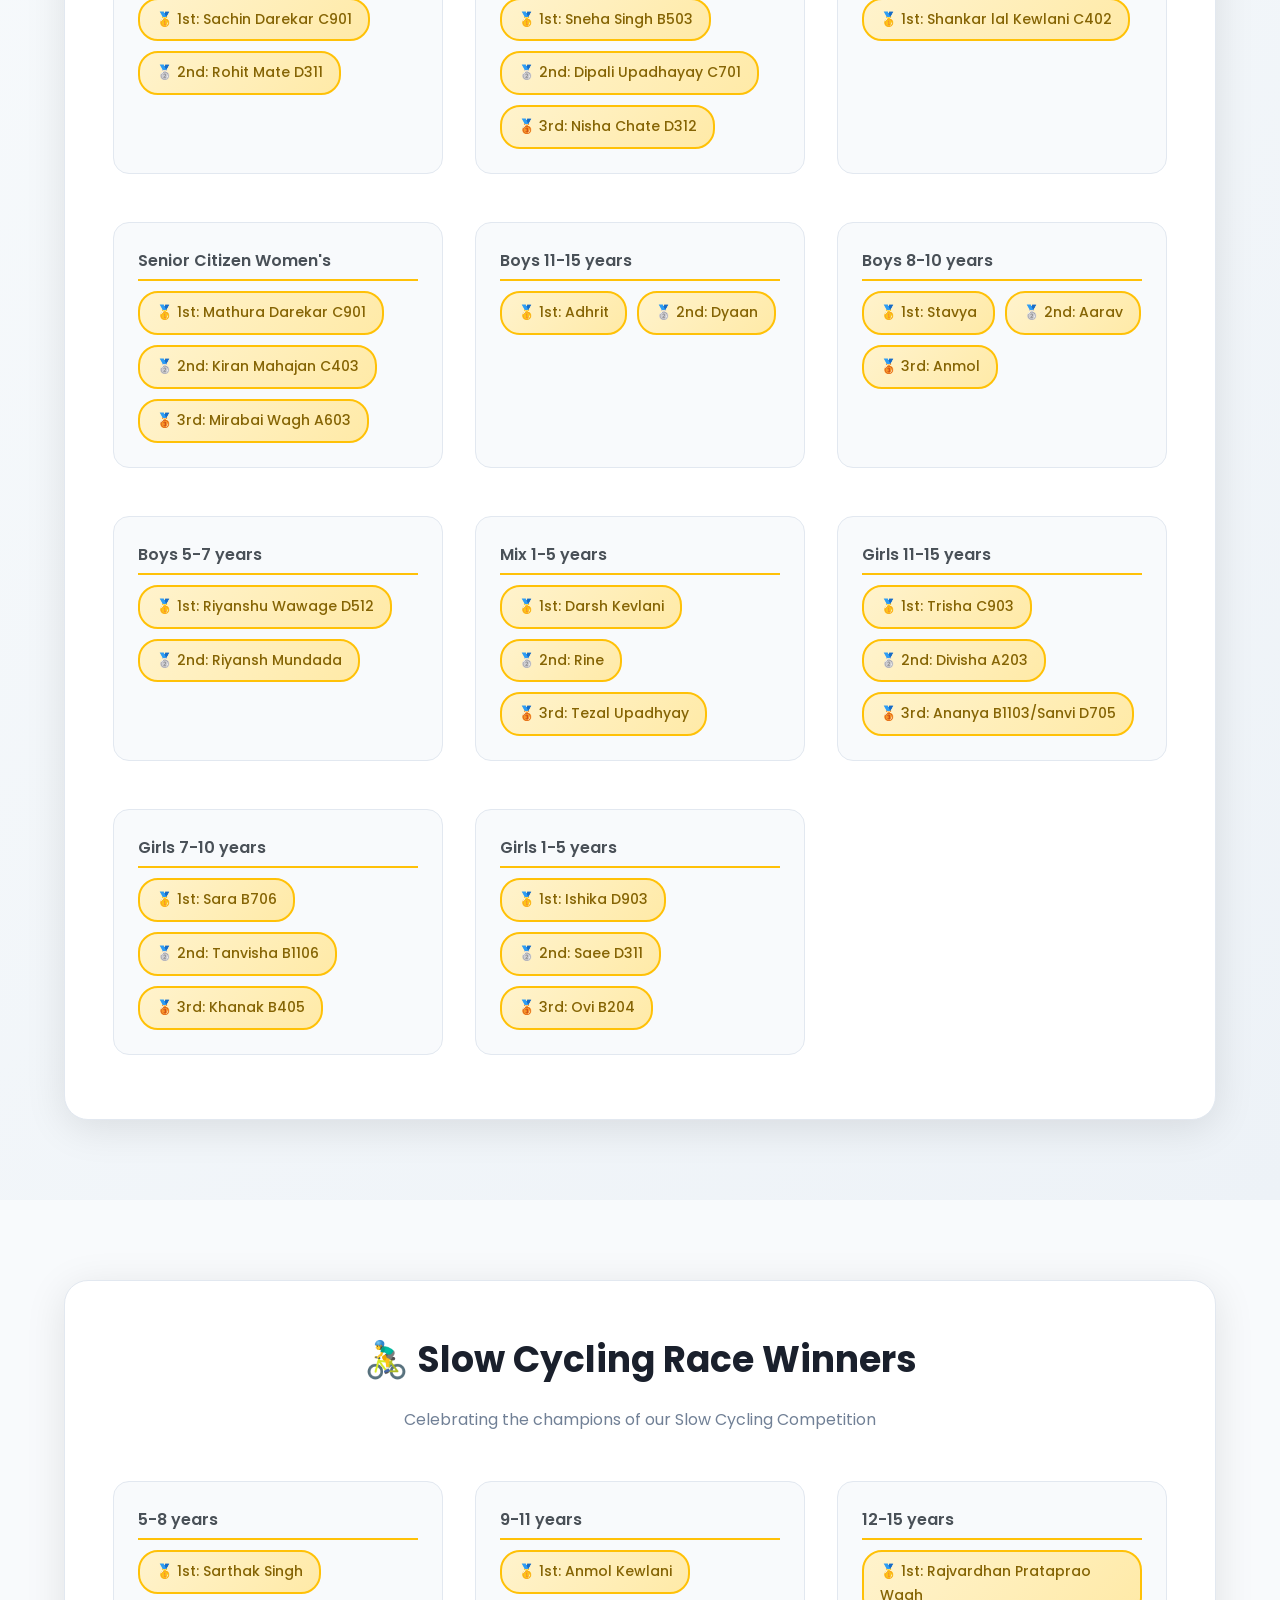
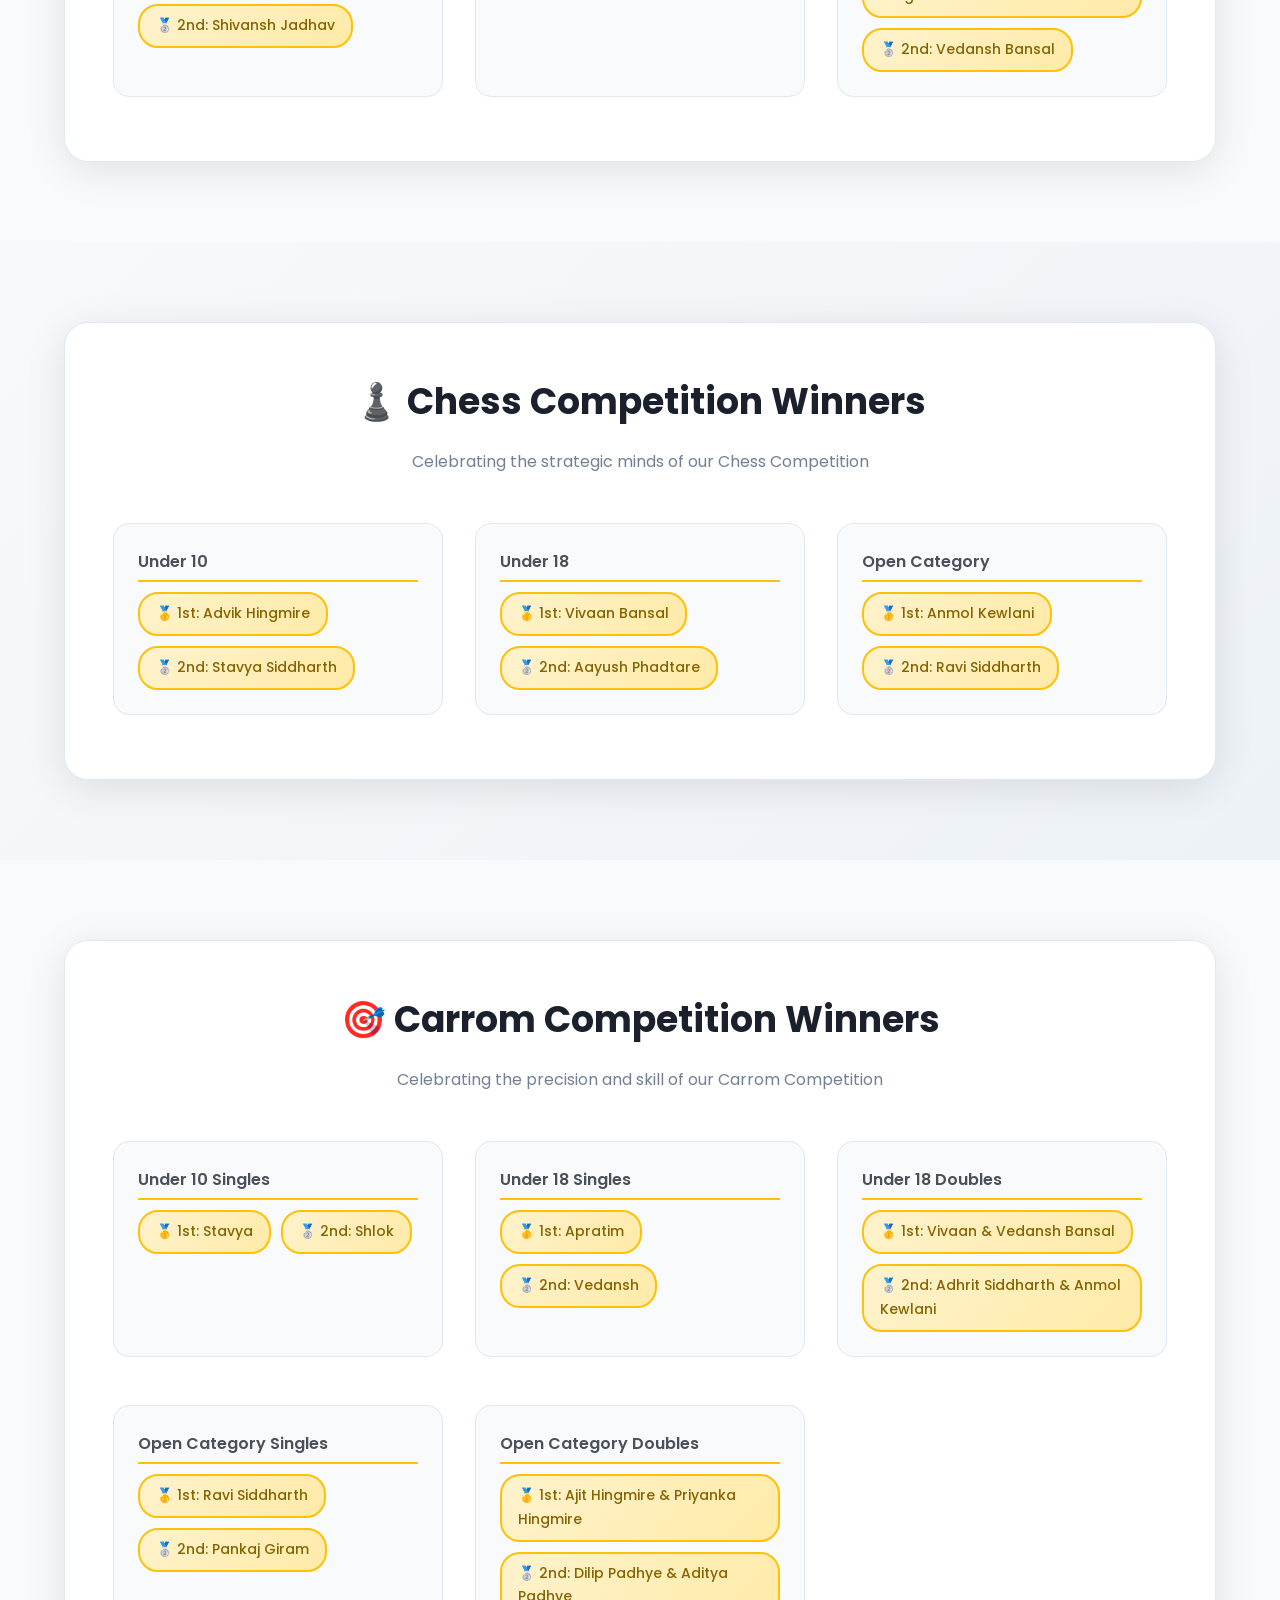
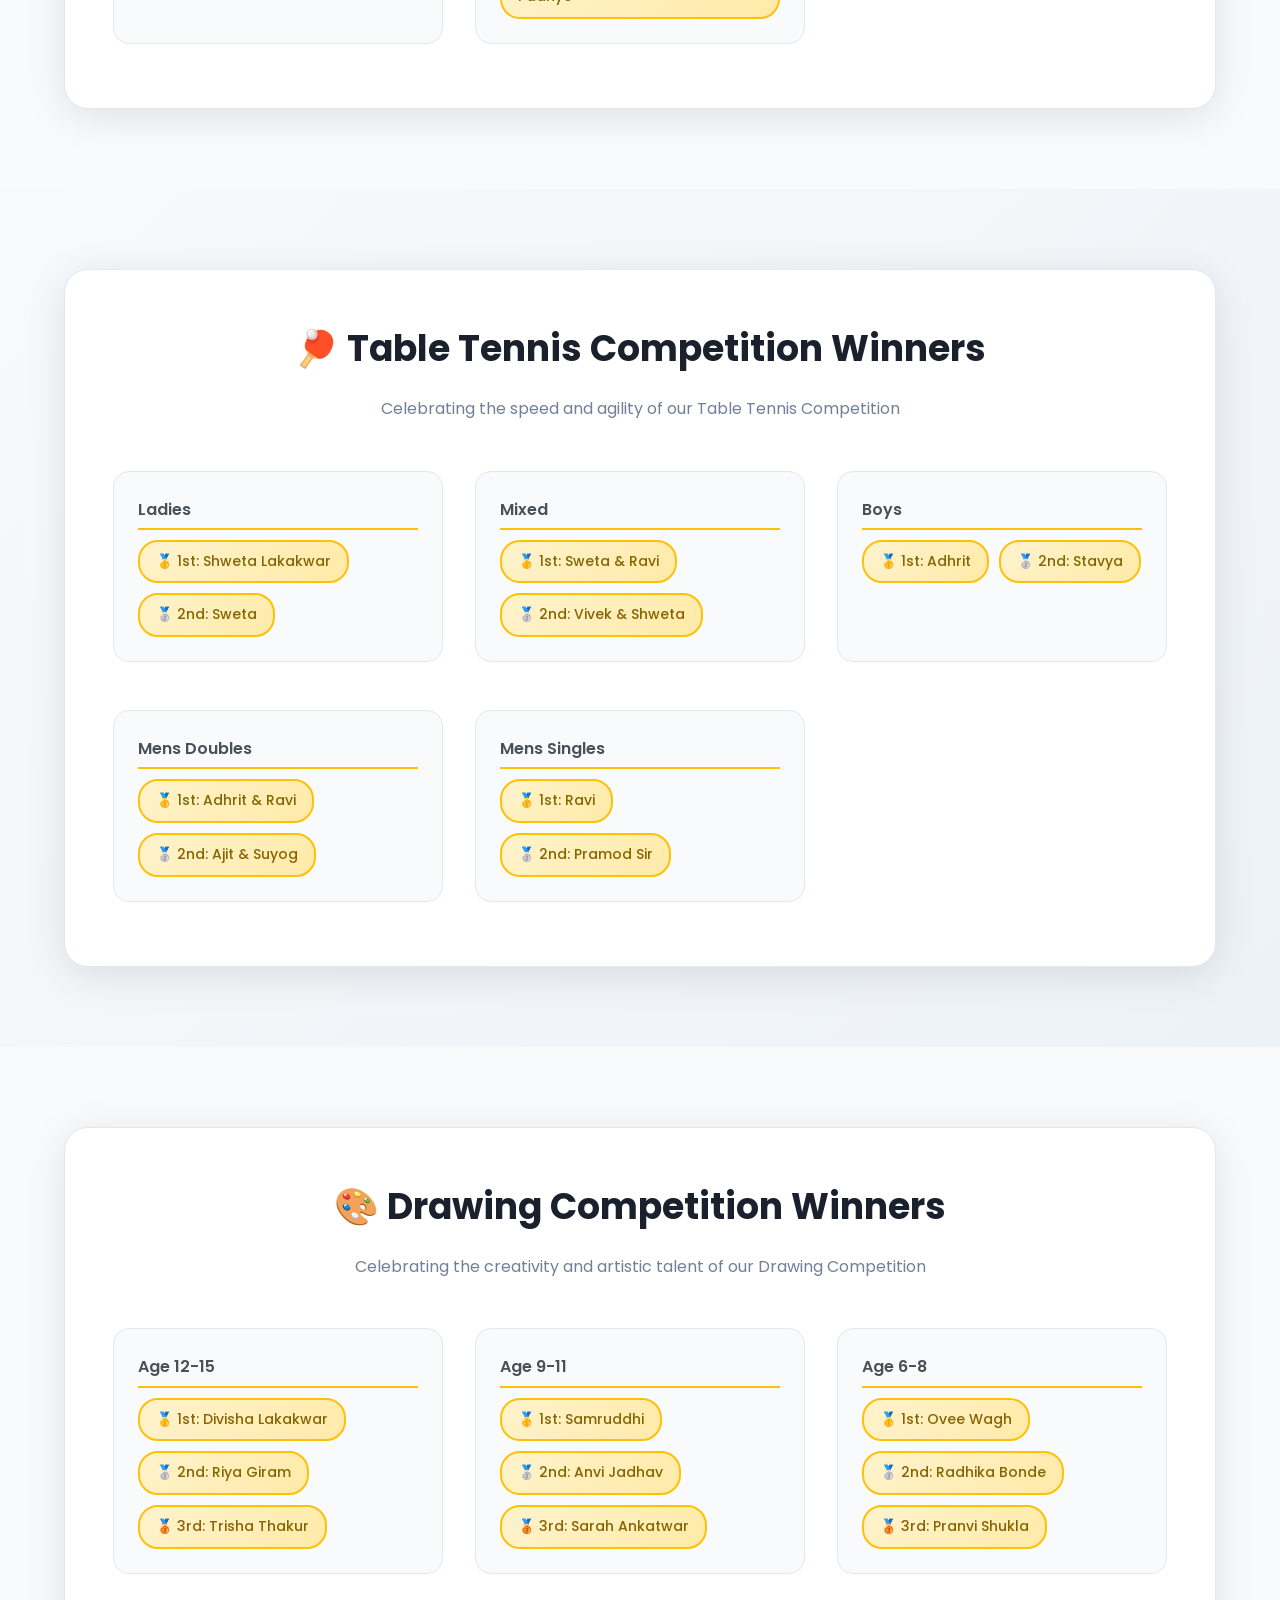
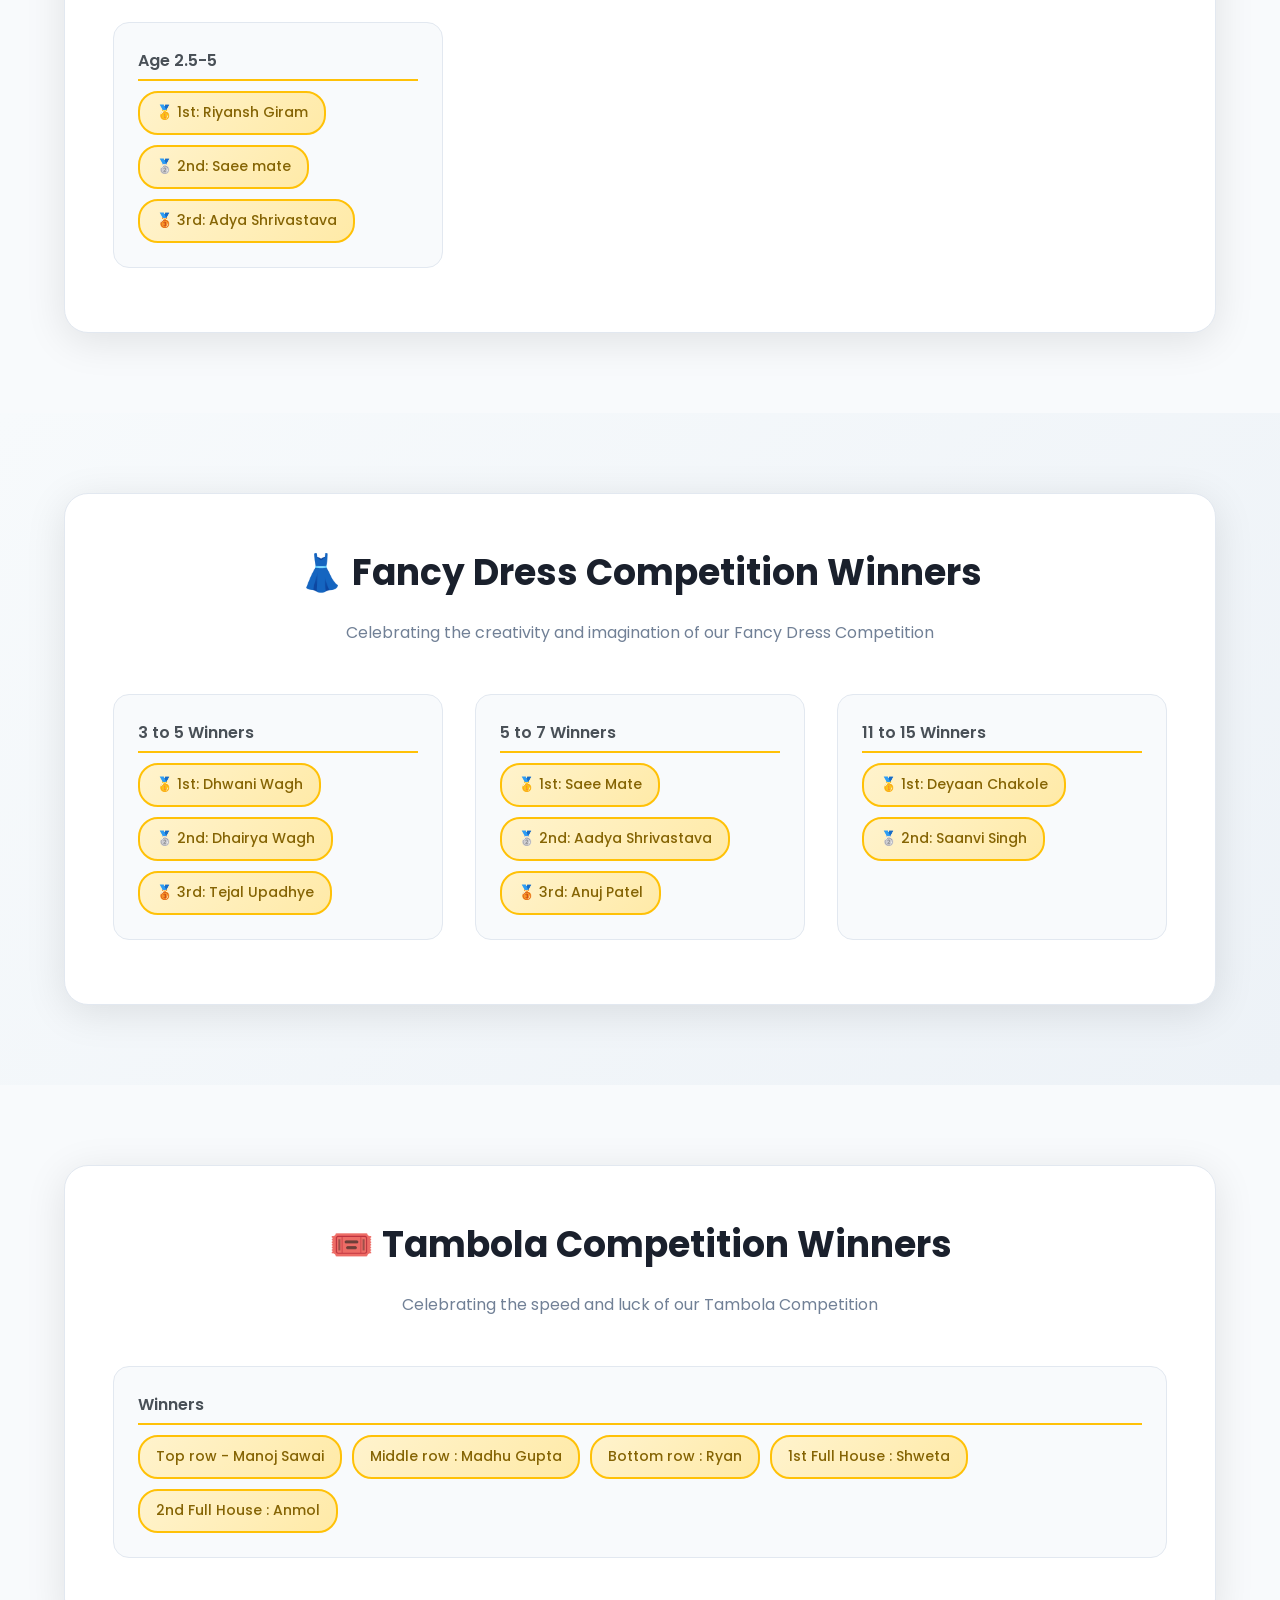
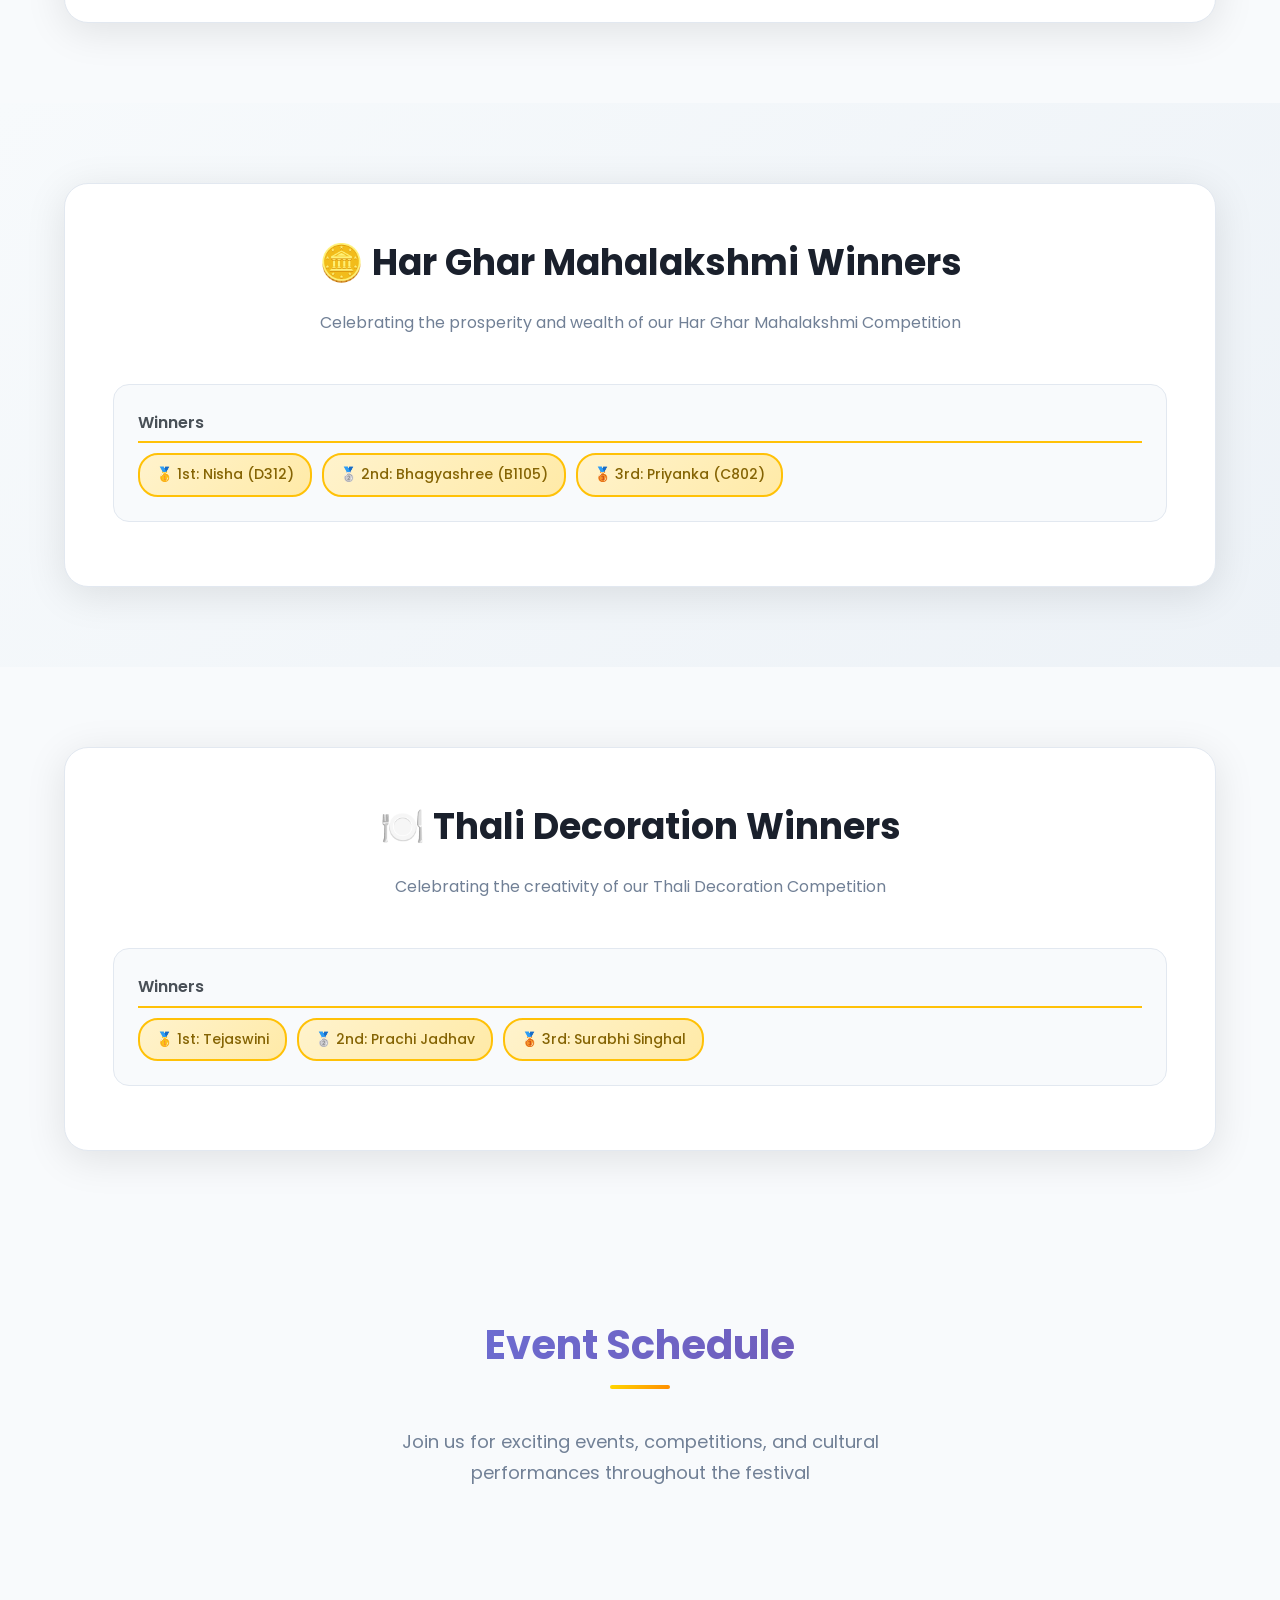
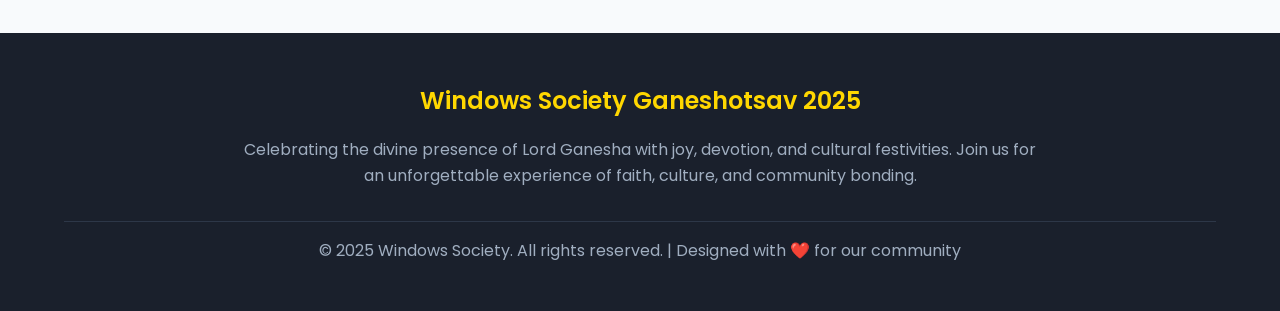
==== commit 6788a58d: "Add files via upload" ====
--- a/index.html
+++ b/index.html
@@ -151,7 +151,7 @@
             <div class="winners-container fade-in">
                 <div class="winners-header">
                     <h3>
-                        🎶🪑🛑🏃‍♀️ Musical Chairs Winners Winners
+                        🎶🪑Musical Chairs Winners Winners
                     </h3>
                     <p style="color: #718096; margin-top: 1rem;">Celebrating the skill of our Musical Chairs Winners </p>
                 </div>
@@ -230,7 +230,7 @@
             <div class="winners-container fade-in">
                 <div class="winners-header">
                     <h3>
-                        🍋🥄 Lemon & Spoon Competition Winners
+                        🍋🥄Lemon and Spoon Competition Winners
                     </h3>
                     <p style="color: #718096; margin-top: 1rem;">Celebrating the balance and skill of our Lemon & Spoon Competition</p>
                 </div>
@@ -662,7 +662,7 @@
         <div class="winners-container fade-in">
             <div class="winners-header">
                 <h3>
-                    🔢🎟️✏️ Tambola Competition Winners
+                    🎟️ Tambola Competition Winners
                 </h3>
                 <p style="color: #718096; margin-top: 1rem;">Celebrating the speed and luck of our Tambola Competition</p>
             </div>
@@ -688,7 +688,7 @@
         <div class="winners-container fade-in">
             <div class="winners-header">
                 <h3>
-                    🪔🪙🙏 Har Ghar Mahalakshmi Winners
+                    🪙 Har Ghar Mahalakshmi Winners
                 </h3>
                 <p style="color: #718096; margin-top: 1rem;">Celebrating the prosperity and wealth of our Har Ghar Mahalakshmi Competition</p>
             </div>
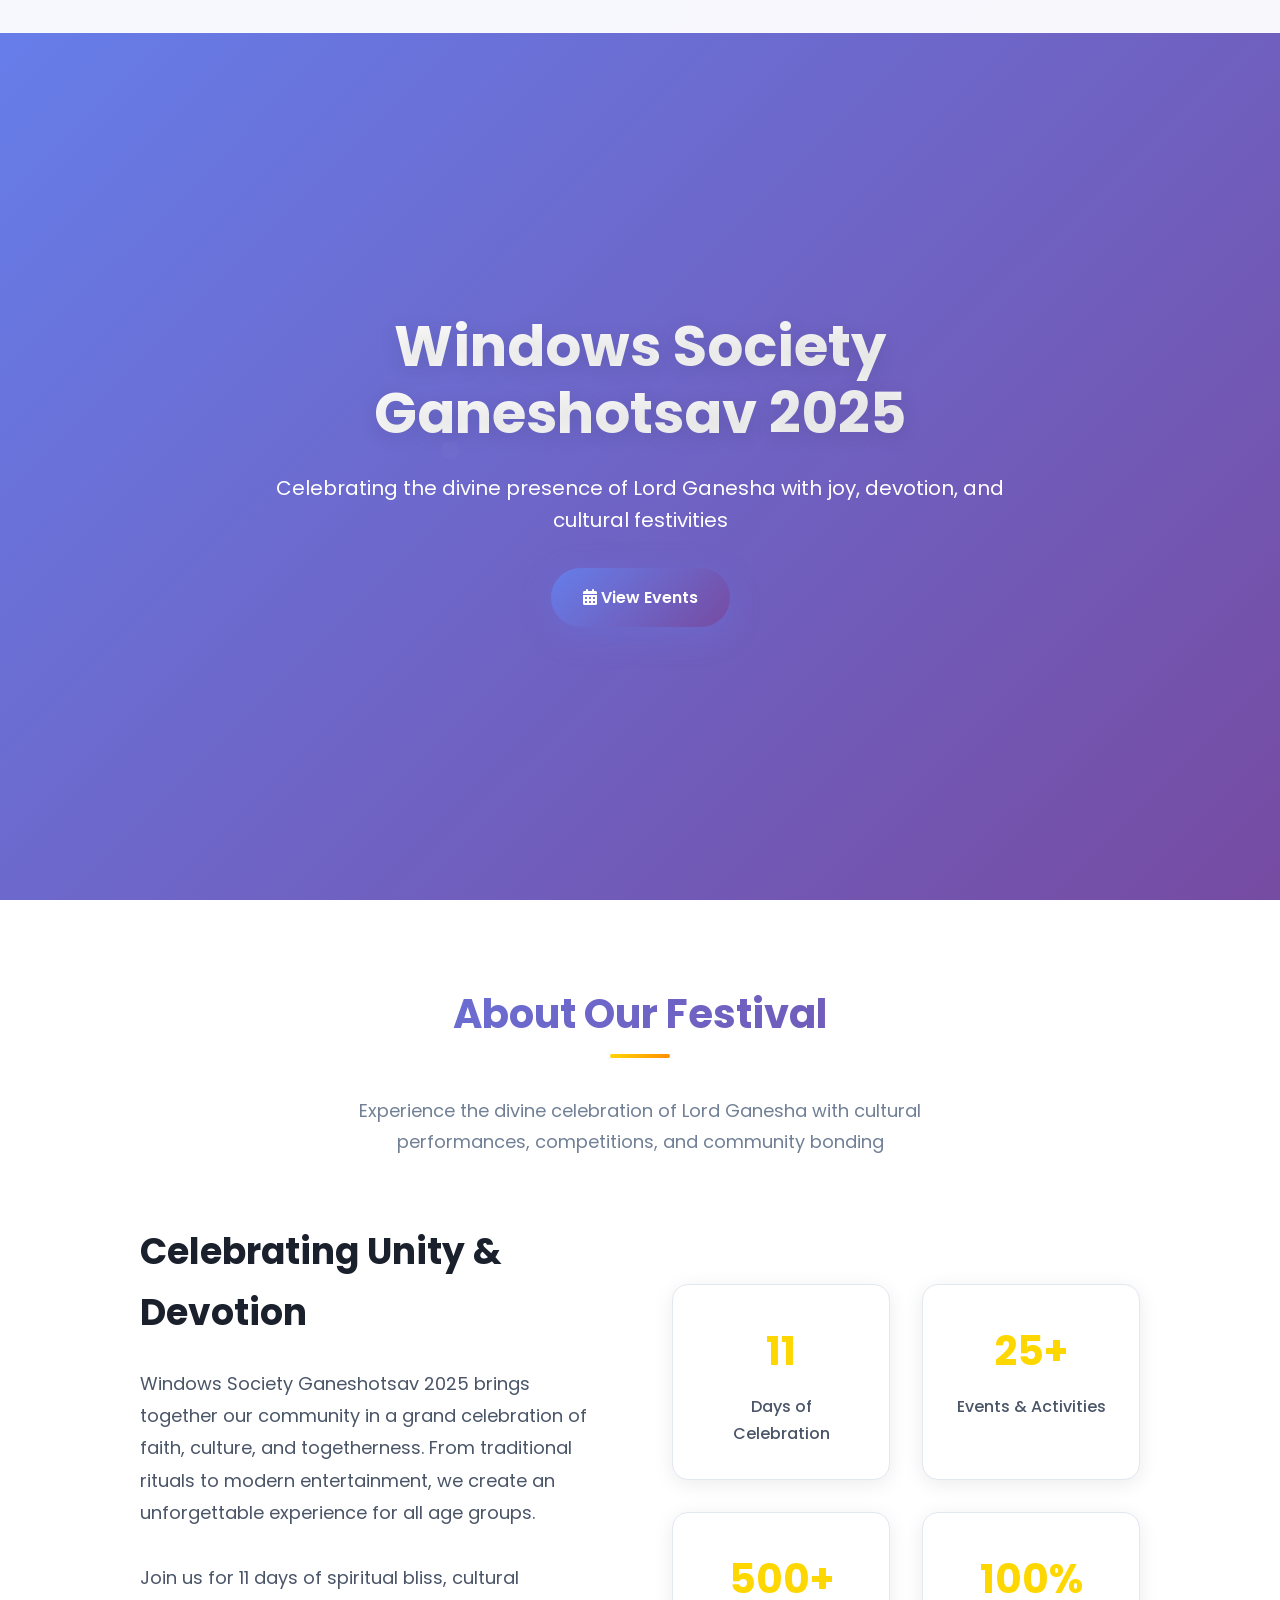
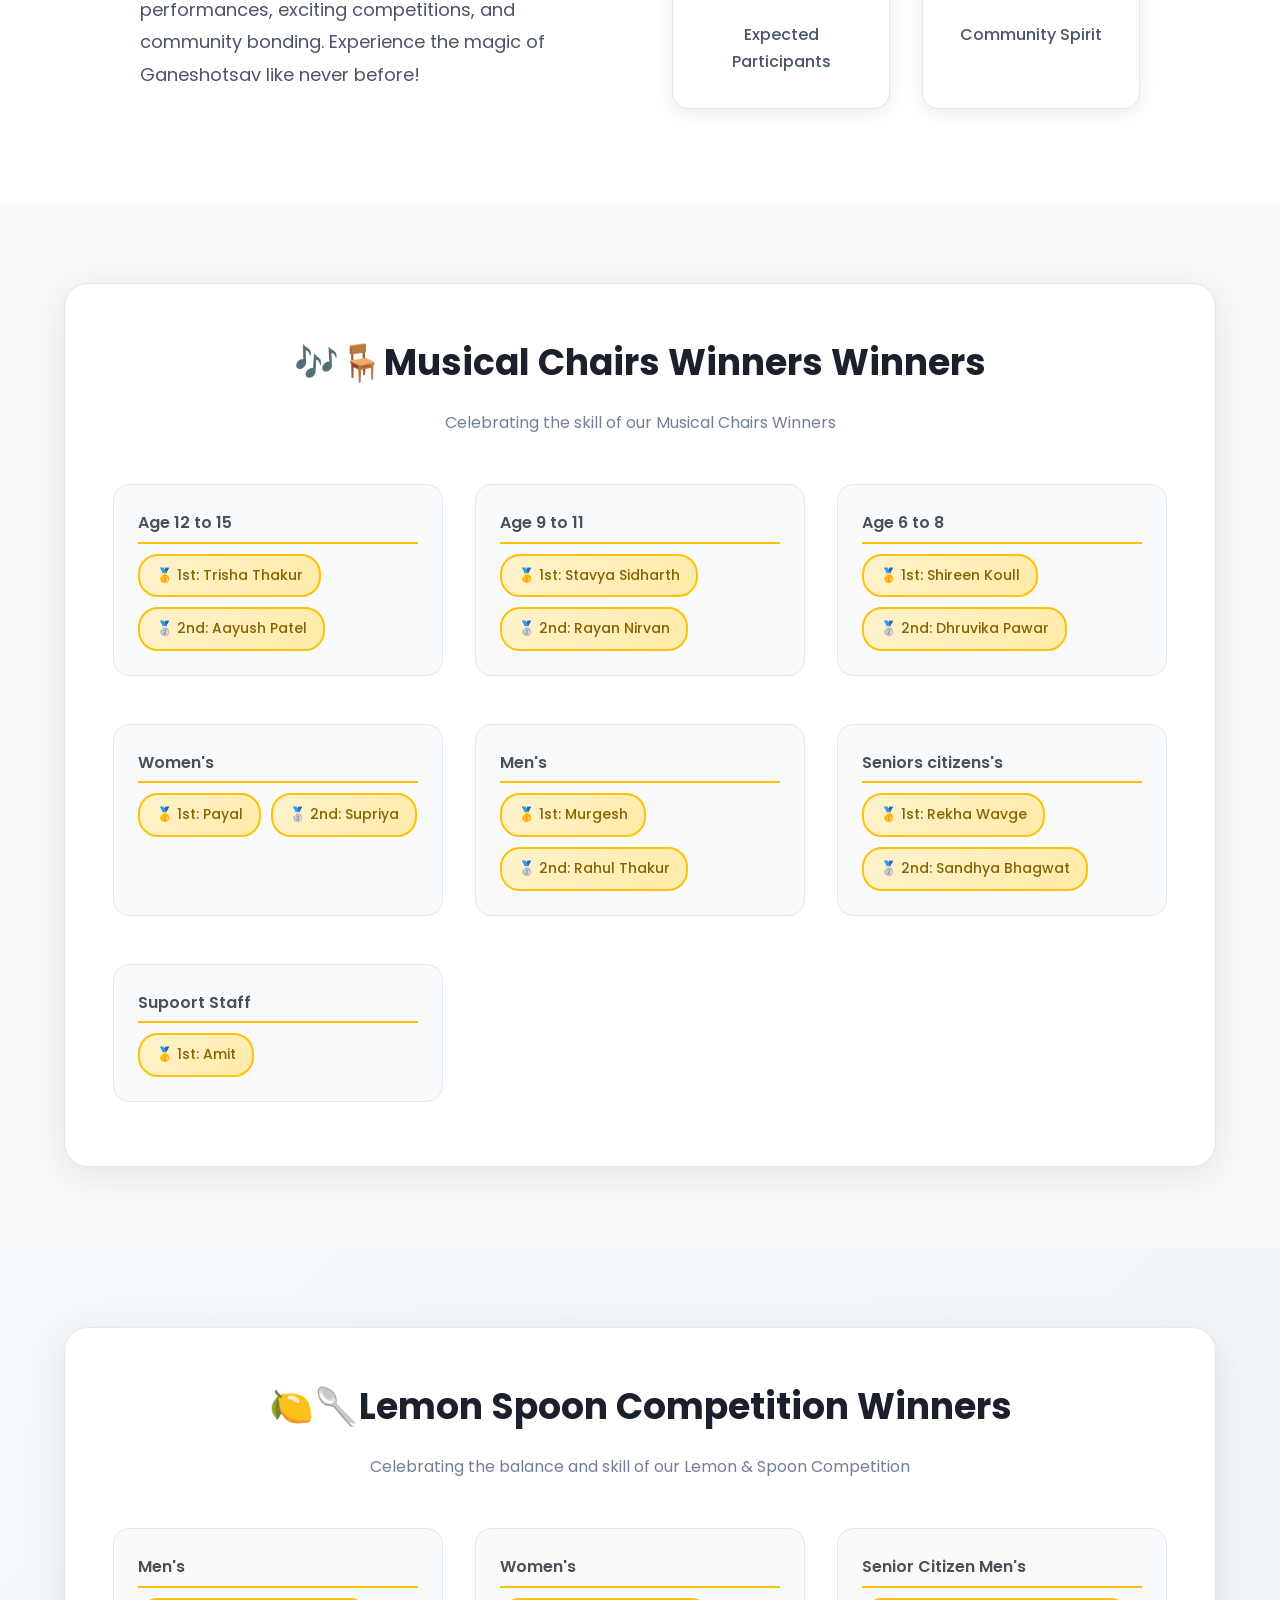
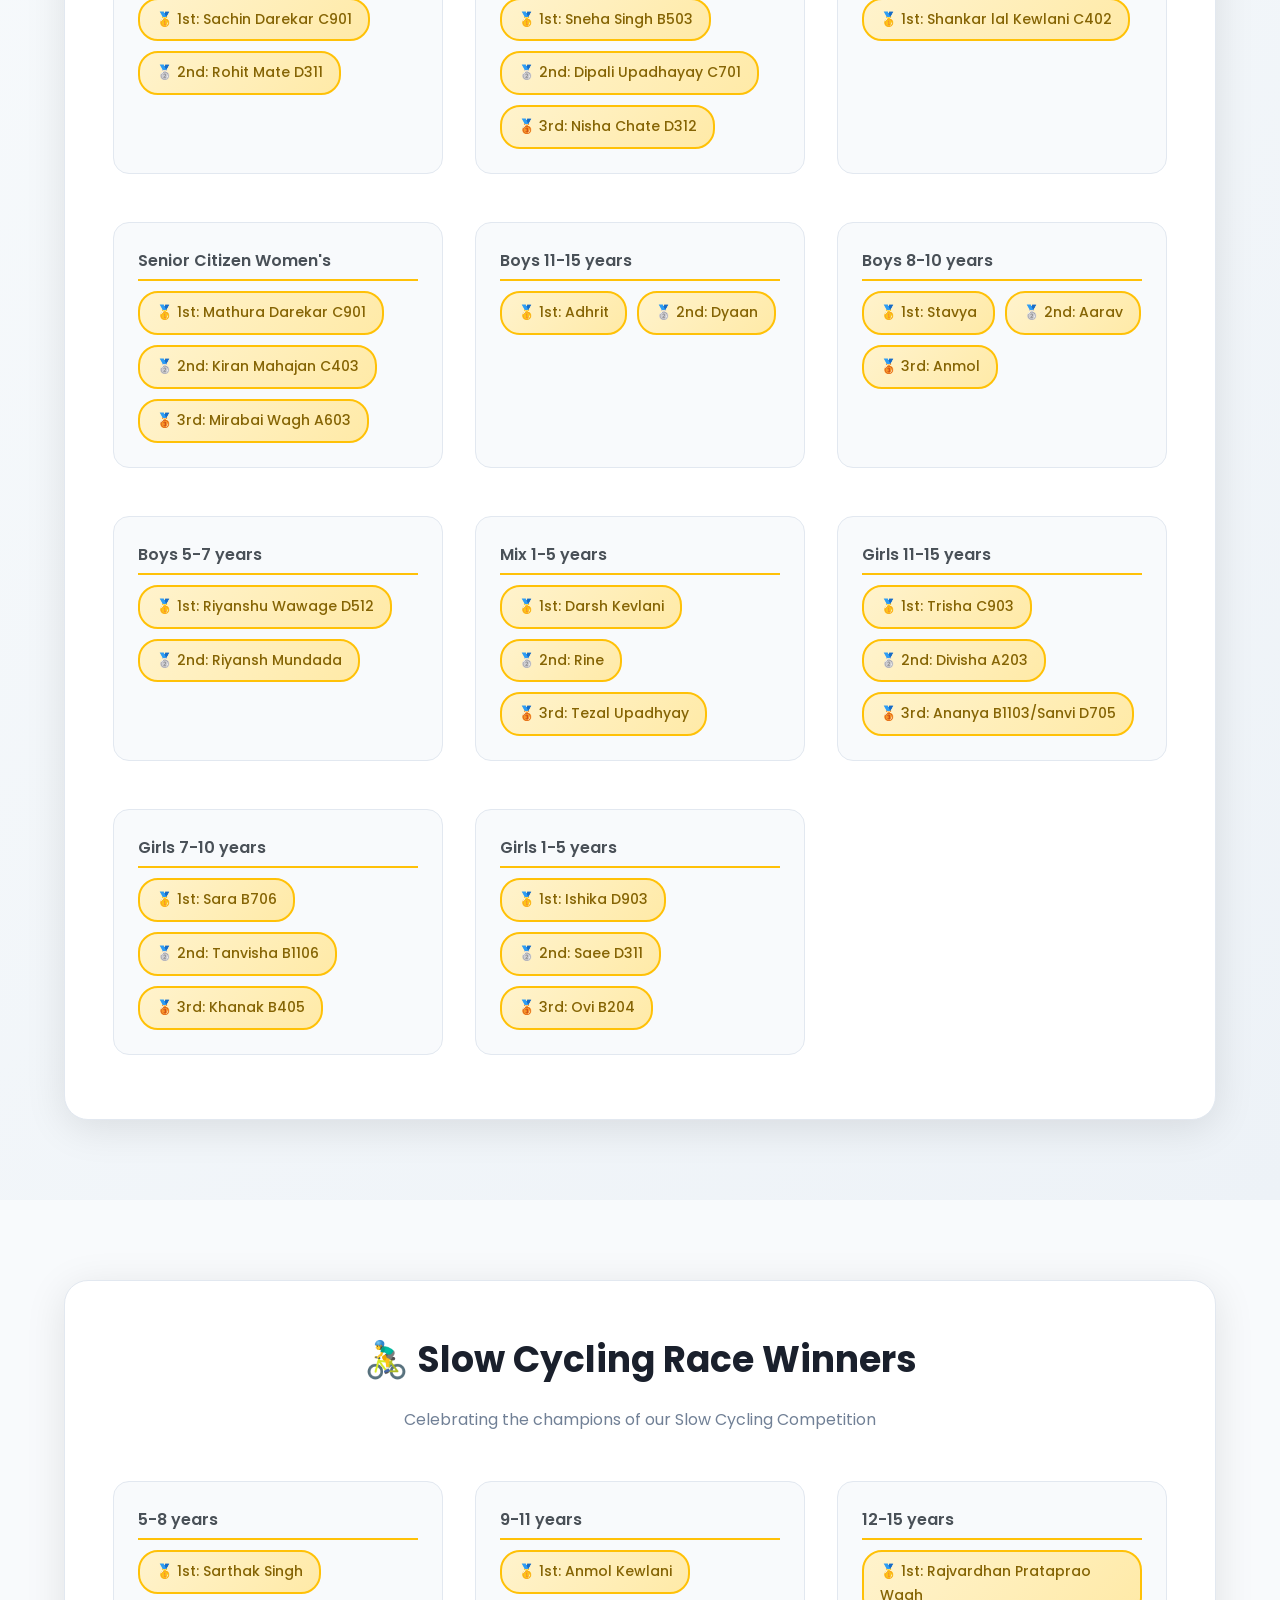
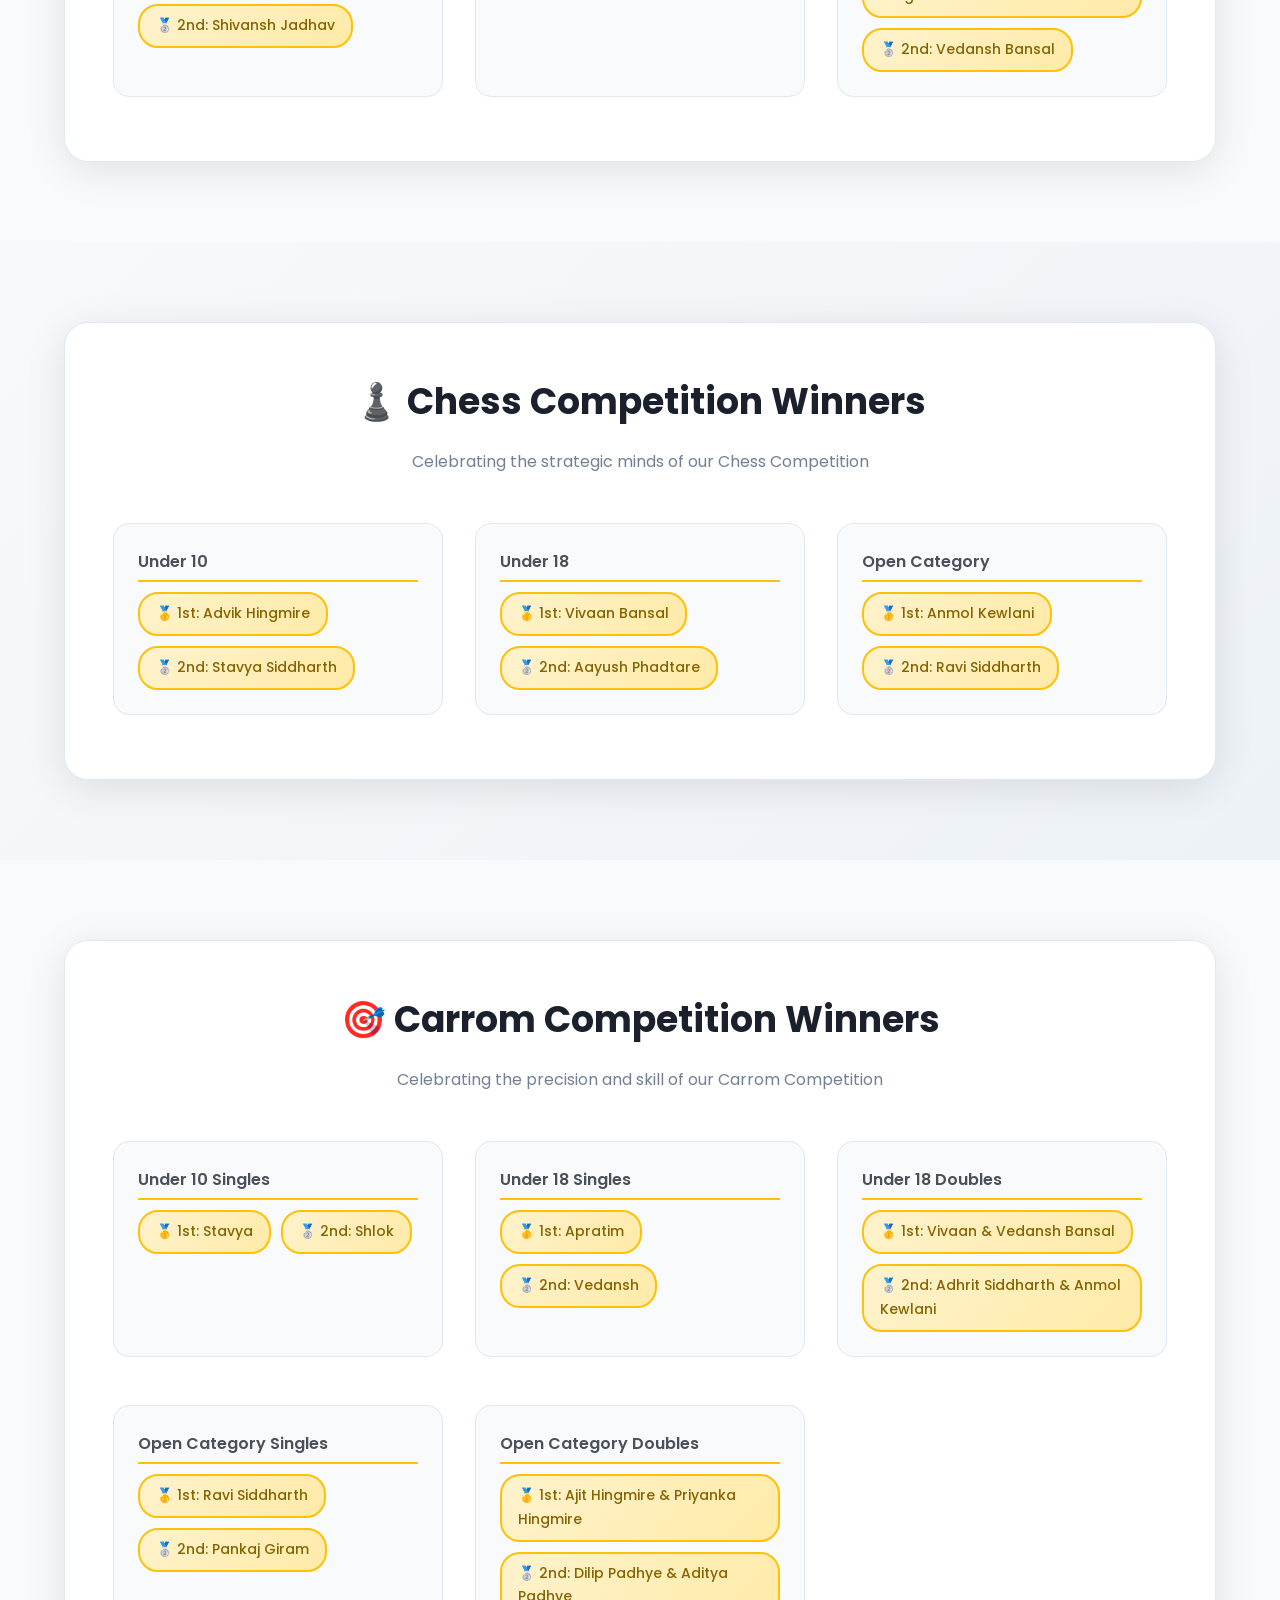
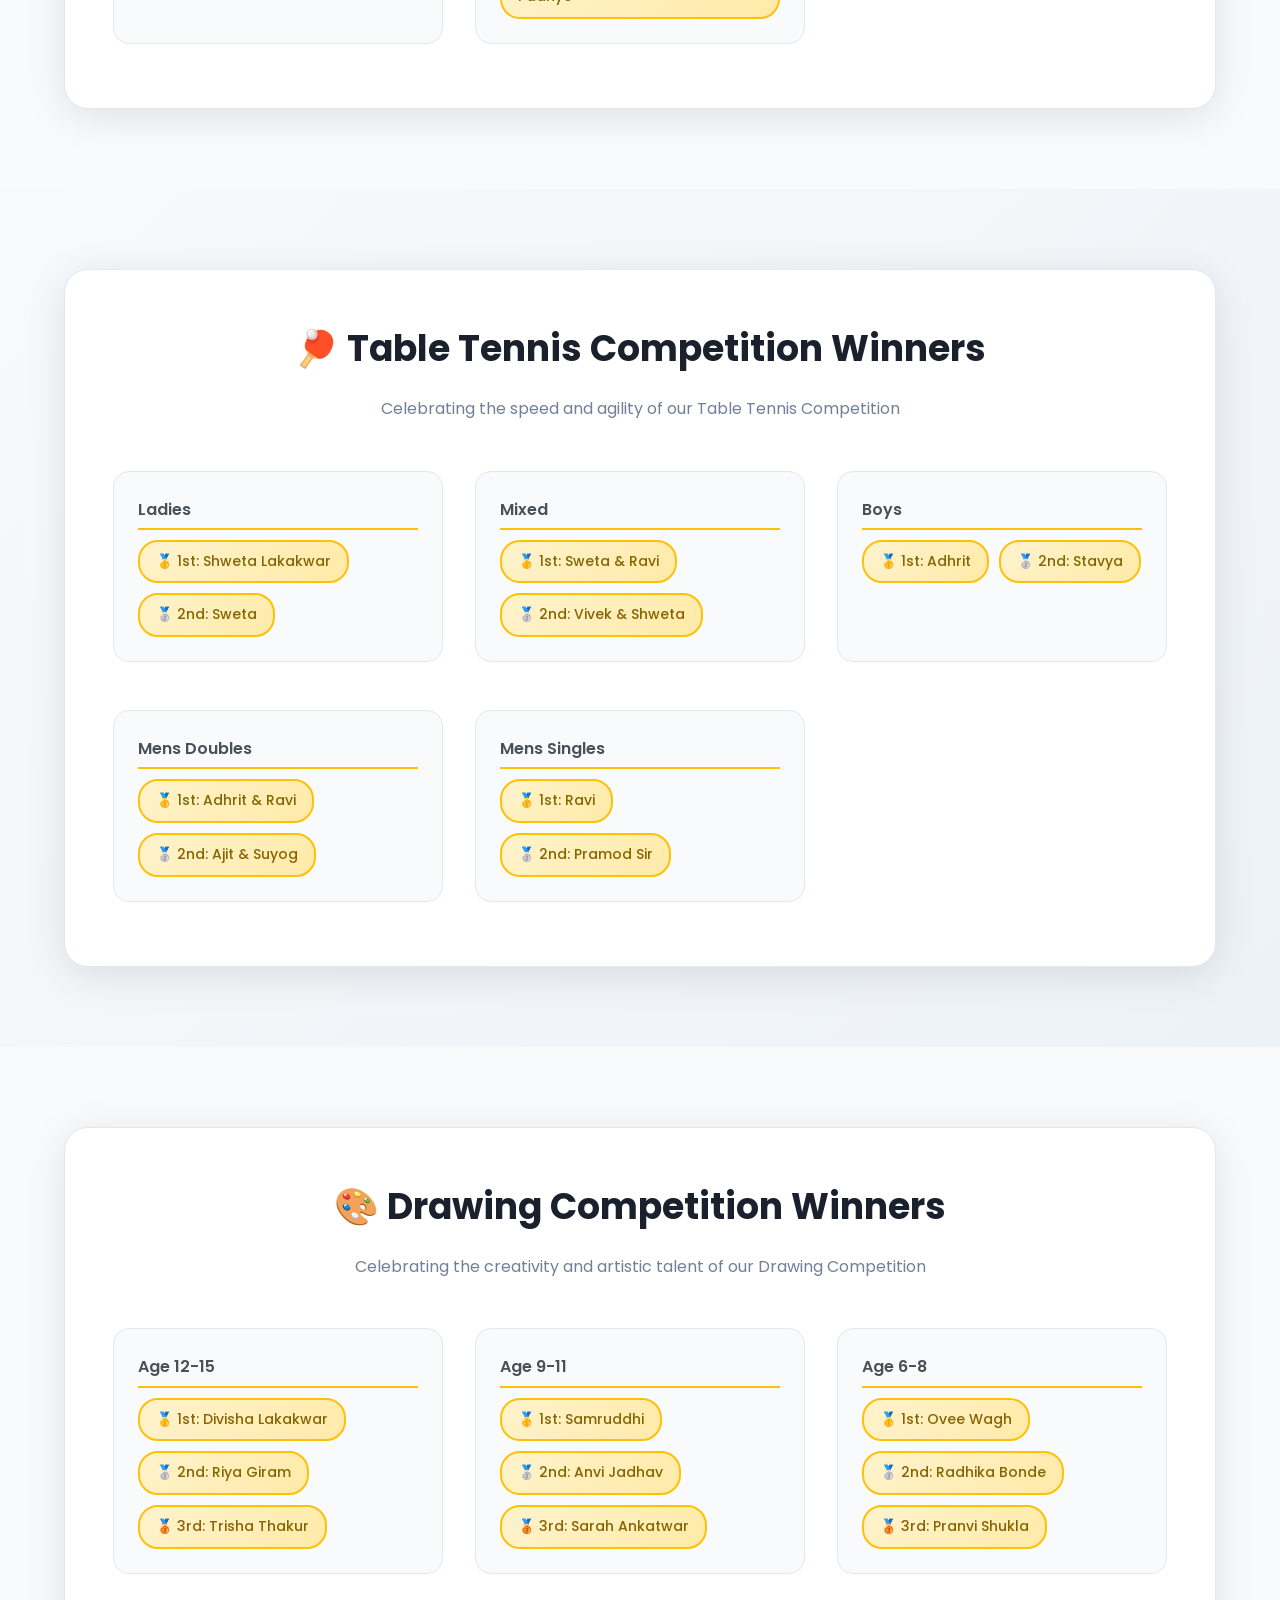
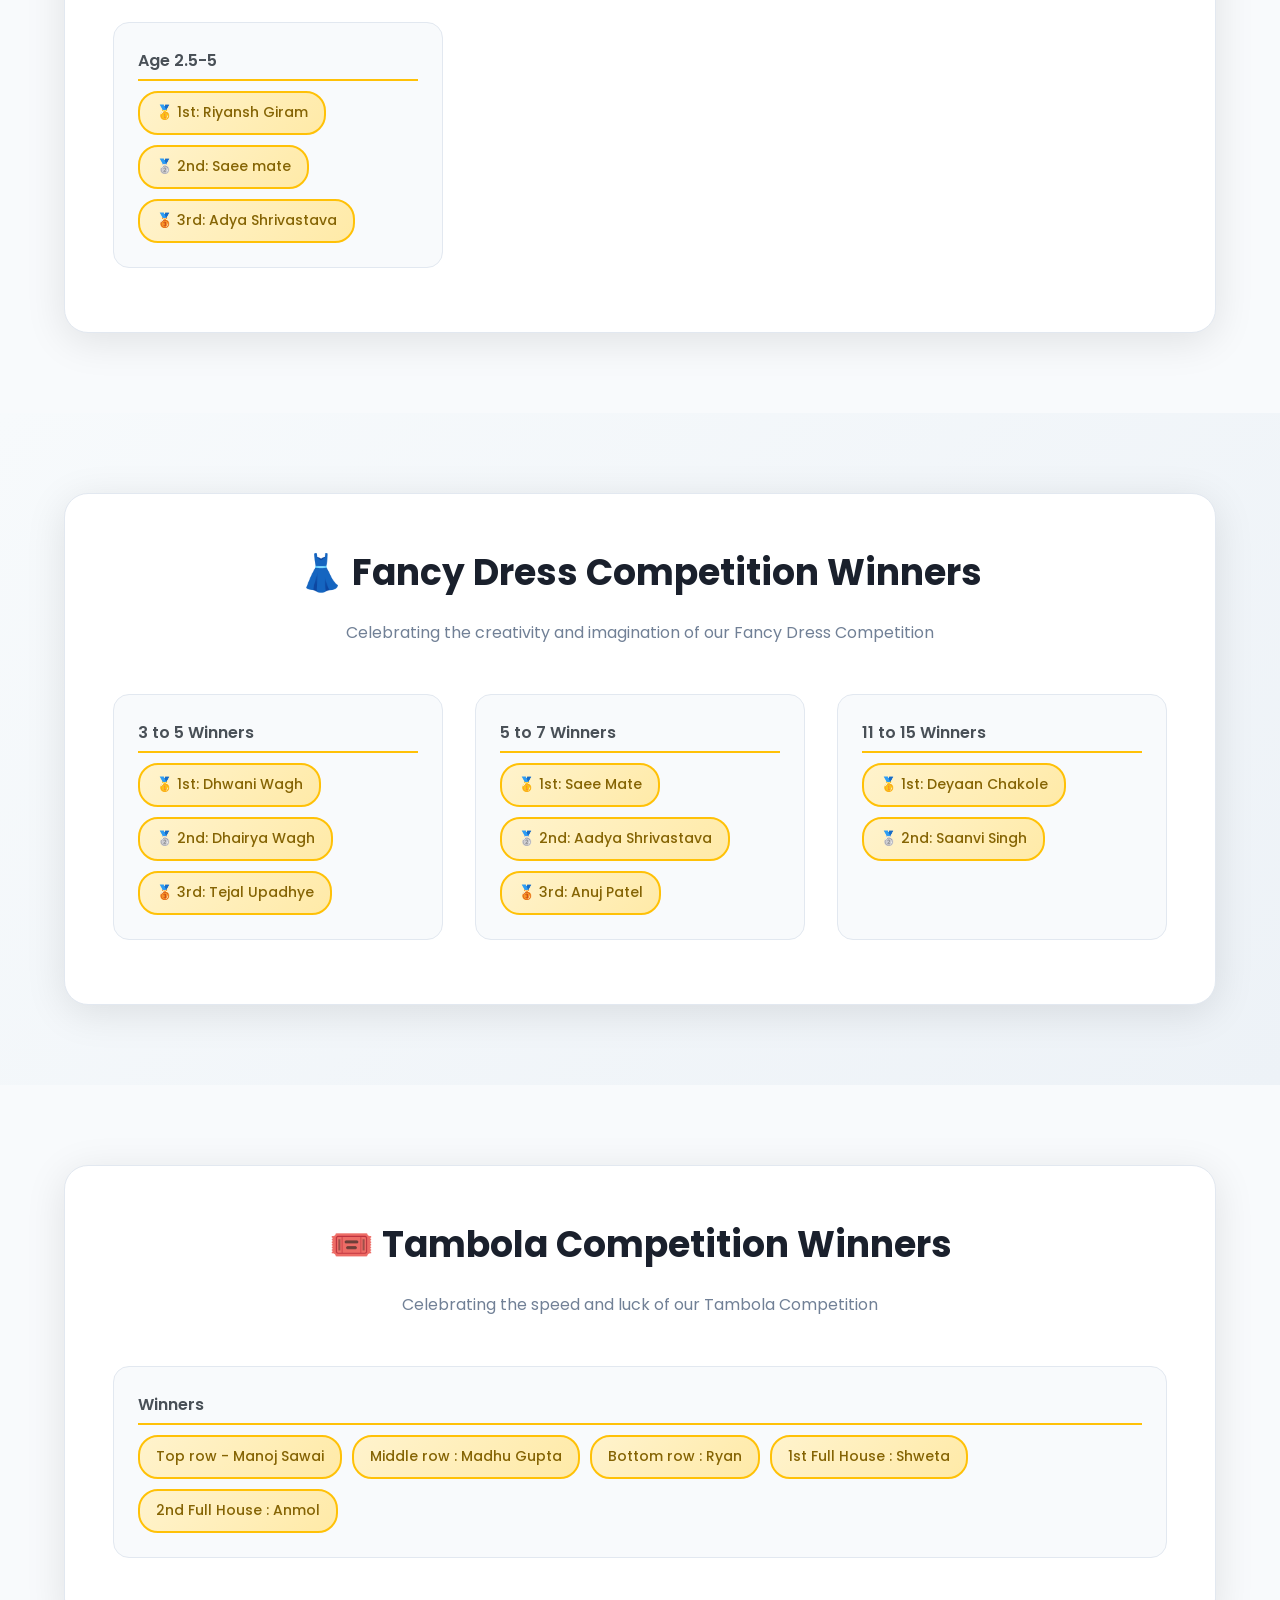
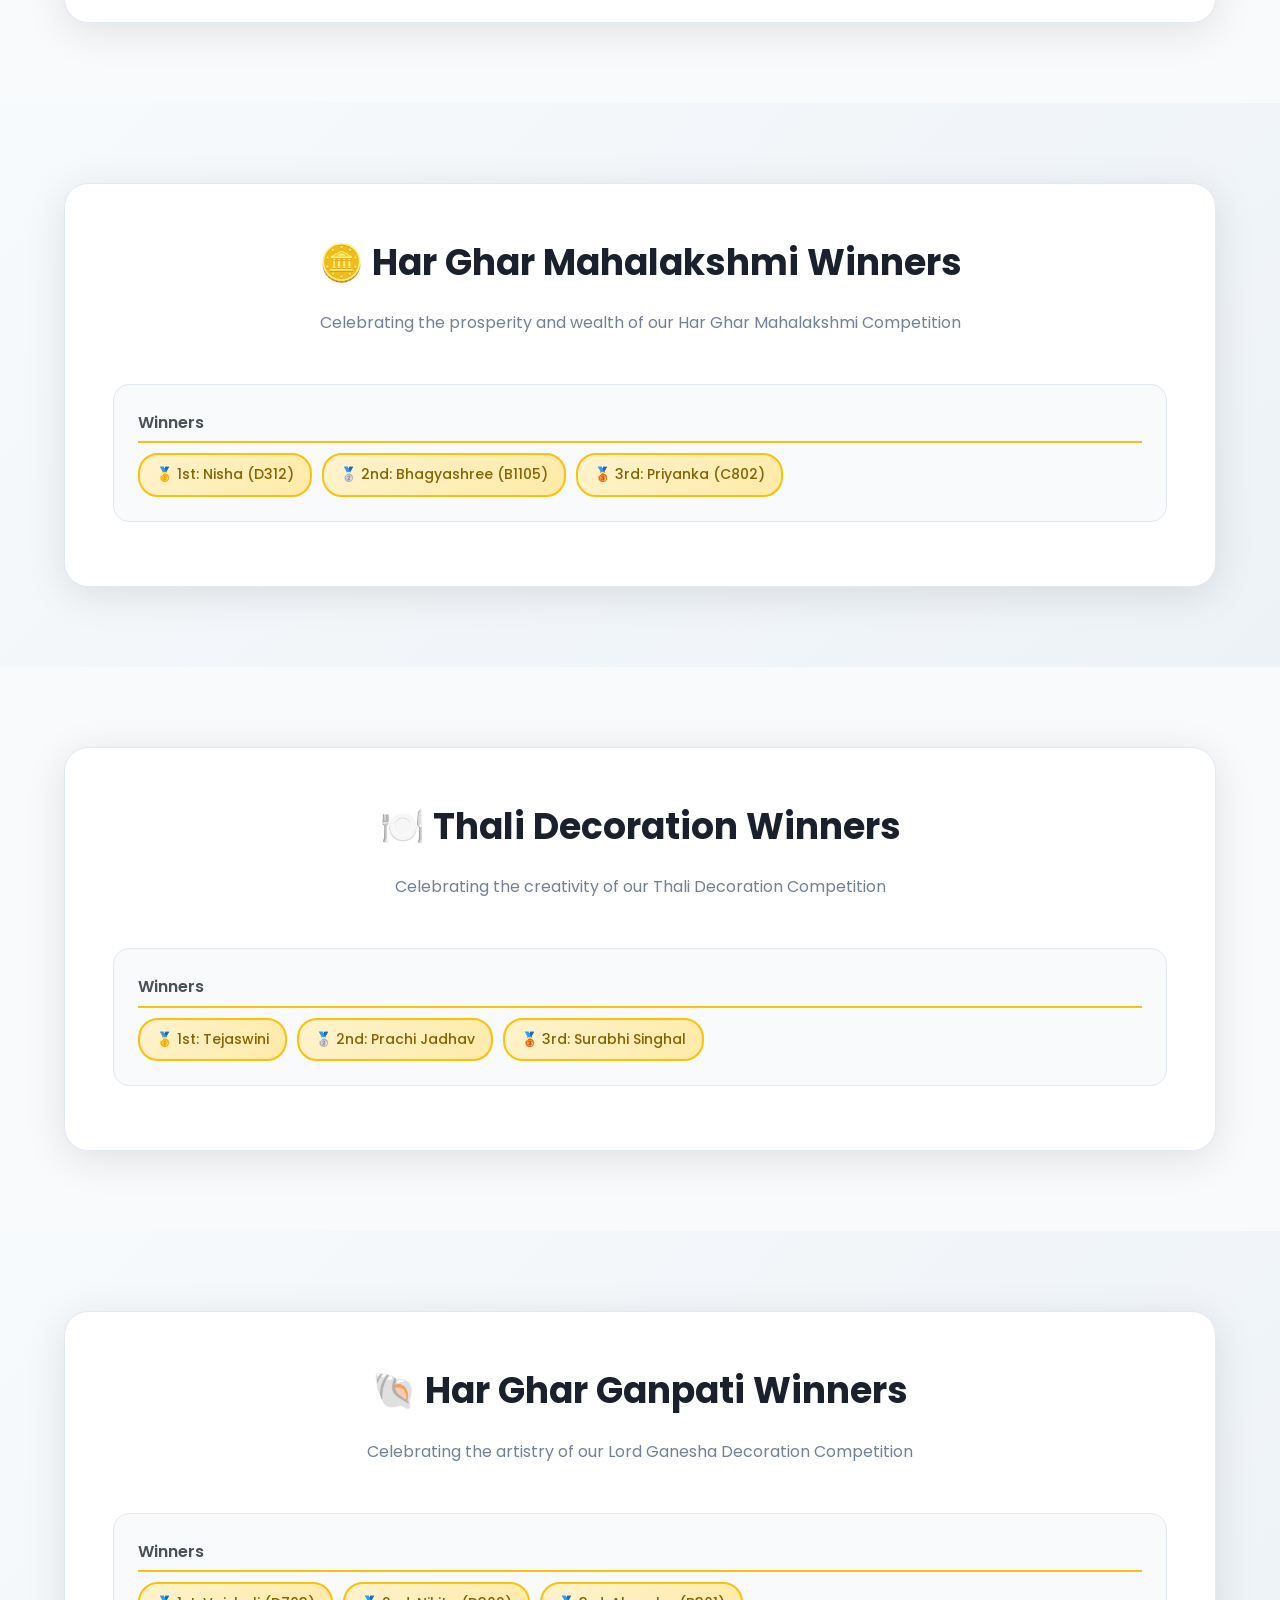
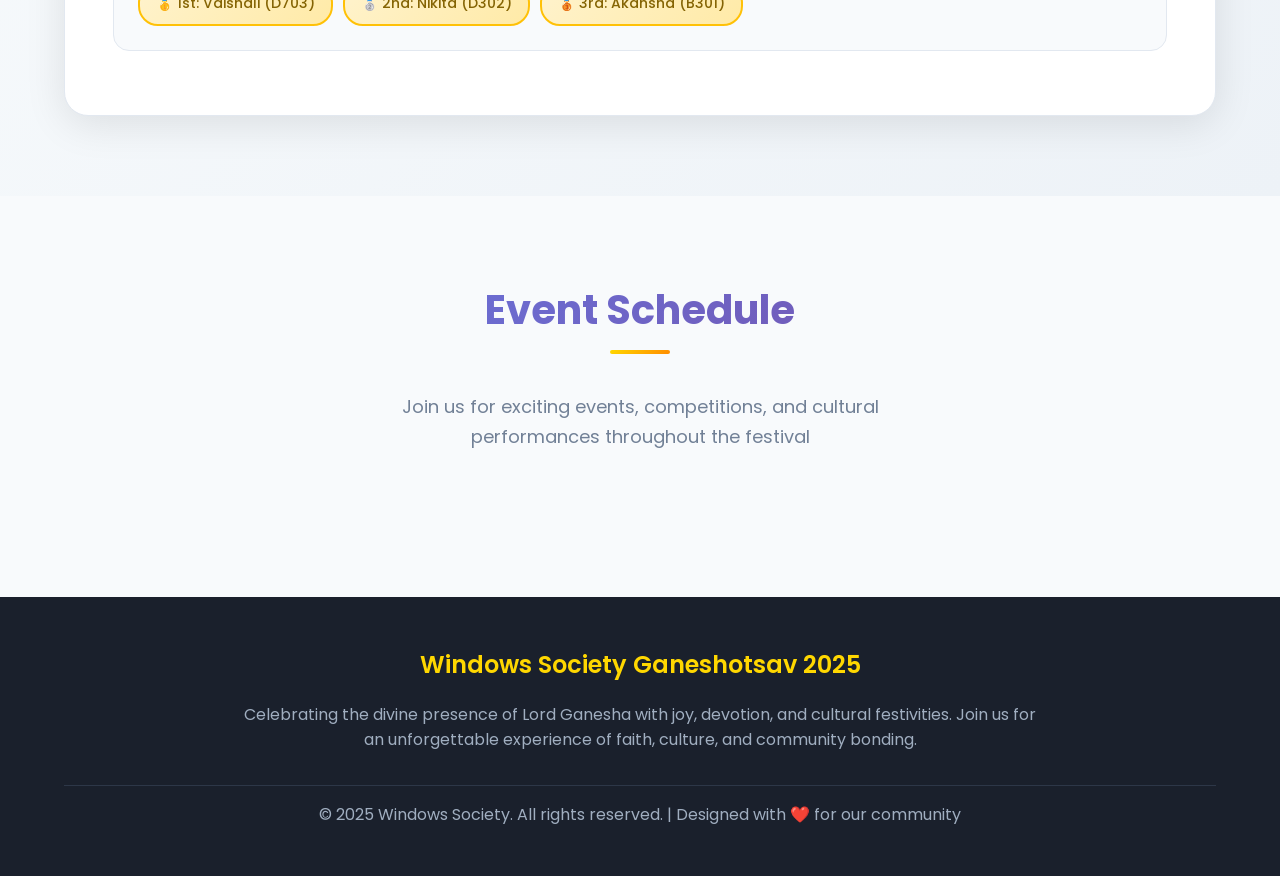
==== commit 6ee09513: "Add files via upload" ====
--- a/index.html
+++ b/index.html
@@ -230,7 +230,7 @@
             <div class="winners-container fade-in">
                 <div class="winners-header">
                     <h3>
-                        🍋🥄Lemon and Spoon Competition Winners
+                    🍋🥄Lemon Spoon Competition Winners
                     </h3>
                     <p style="color: #718096; margin-top: 1rem;">Celebrating the balance and skill of our Lemon & Spoon Competition</p>
                 </div>
@@ -724,6 +724,30 @@
                         <span style="background: linear-gradient(135deg, #fff3cd, #ffeaa7); padding: 8px 16px; border-radius: 20px; font-size: 14px; color: #856404; border: 2px solid #ffc107; font-weight: 500;">🥇 1st: Tejaswini </span>
                         <span style="background: linear-gradient(135deg, #fff3cd, #ffeaa7); padding: 8px 16px; border-radius: 20px; font-size: 14px; color: #856404; border: 2px solid #ffc107; font-weight: 500;">🥈 2nd: Prachi Jadhav</span>
                         <span style="background: linear-gradient(135deg, #fff3cd, #ffeaa7); padding: 8px 16px; border-radius: 20px; font-size: 14px; color: #856404; border: 2px solid #ffc107; font-weight: 500;">🥉 3rd: Surabhi Singhal</span>
+                        
+                    </div>
+                </div>
+          </section>
+
+                           <!-- Ganpati Decoration Winners Section -->
+   <section class="section winners-section" id="table-tennis-winners">
+    <div class="container">
+        <div class="winners-container fade-in">
+            <div class="winners-header">
+                <h3>
+                    🐚 Har Ghar Ganpati Winners
+                </h3>
+                <p style="color: #718096; margin-top: 1rem;">Celebrating the artistry of our Lord Ganesha Decoration Competition</p>
+            </div>
+            
+            <div class="winners-content">
+                <!-- Top row -->
+                <div class="winner-category" style="margin-bottom: 16px;">
+                    <h5 style="margin: 0 0 10px 0; color: #495057; font-size: 16px; font-weight: 600; border-bottom: 2px solid #ffc107; padding-bottom: 5px;">Winners</h5>
+                    <div class="winners-list" style="display: flex; flex-wrap: wrap; gap: 10px;">
+                        <span style="background: linear-gradient(135deg, #fff3cd, #ffeaa7); padding: 8px 16px; border-radius: 20px; font-size: 14px; color: #856404; border: 2px solid #ffc107; font-weight: 500;">🥇 1st: Vaishali (D703) </span>
+                        <span style="background: linear-gradient(135deg, #fff3cd, #ffeaa7); padding: 8px 16px; border-radius: 20px; font-size: 14px; color: #856404; border: 2px solid #ffc107; font-weight: 500;">🥈 2nd: Nikita (D302)</span>
+                        <span style="background: linear-gradient(135deg, #fff3cd, #ffeaa7); padding: 8px 16px; border-radius: 20px; font-size: 14px; color: #856404; border: 2px solid #ffc107; font-weight: 500;">🥉 3rd: Akansha (B301)</span>
                         
                     </div>
                 </div>
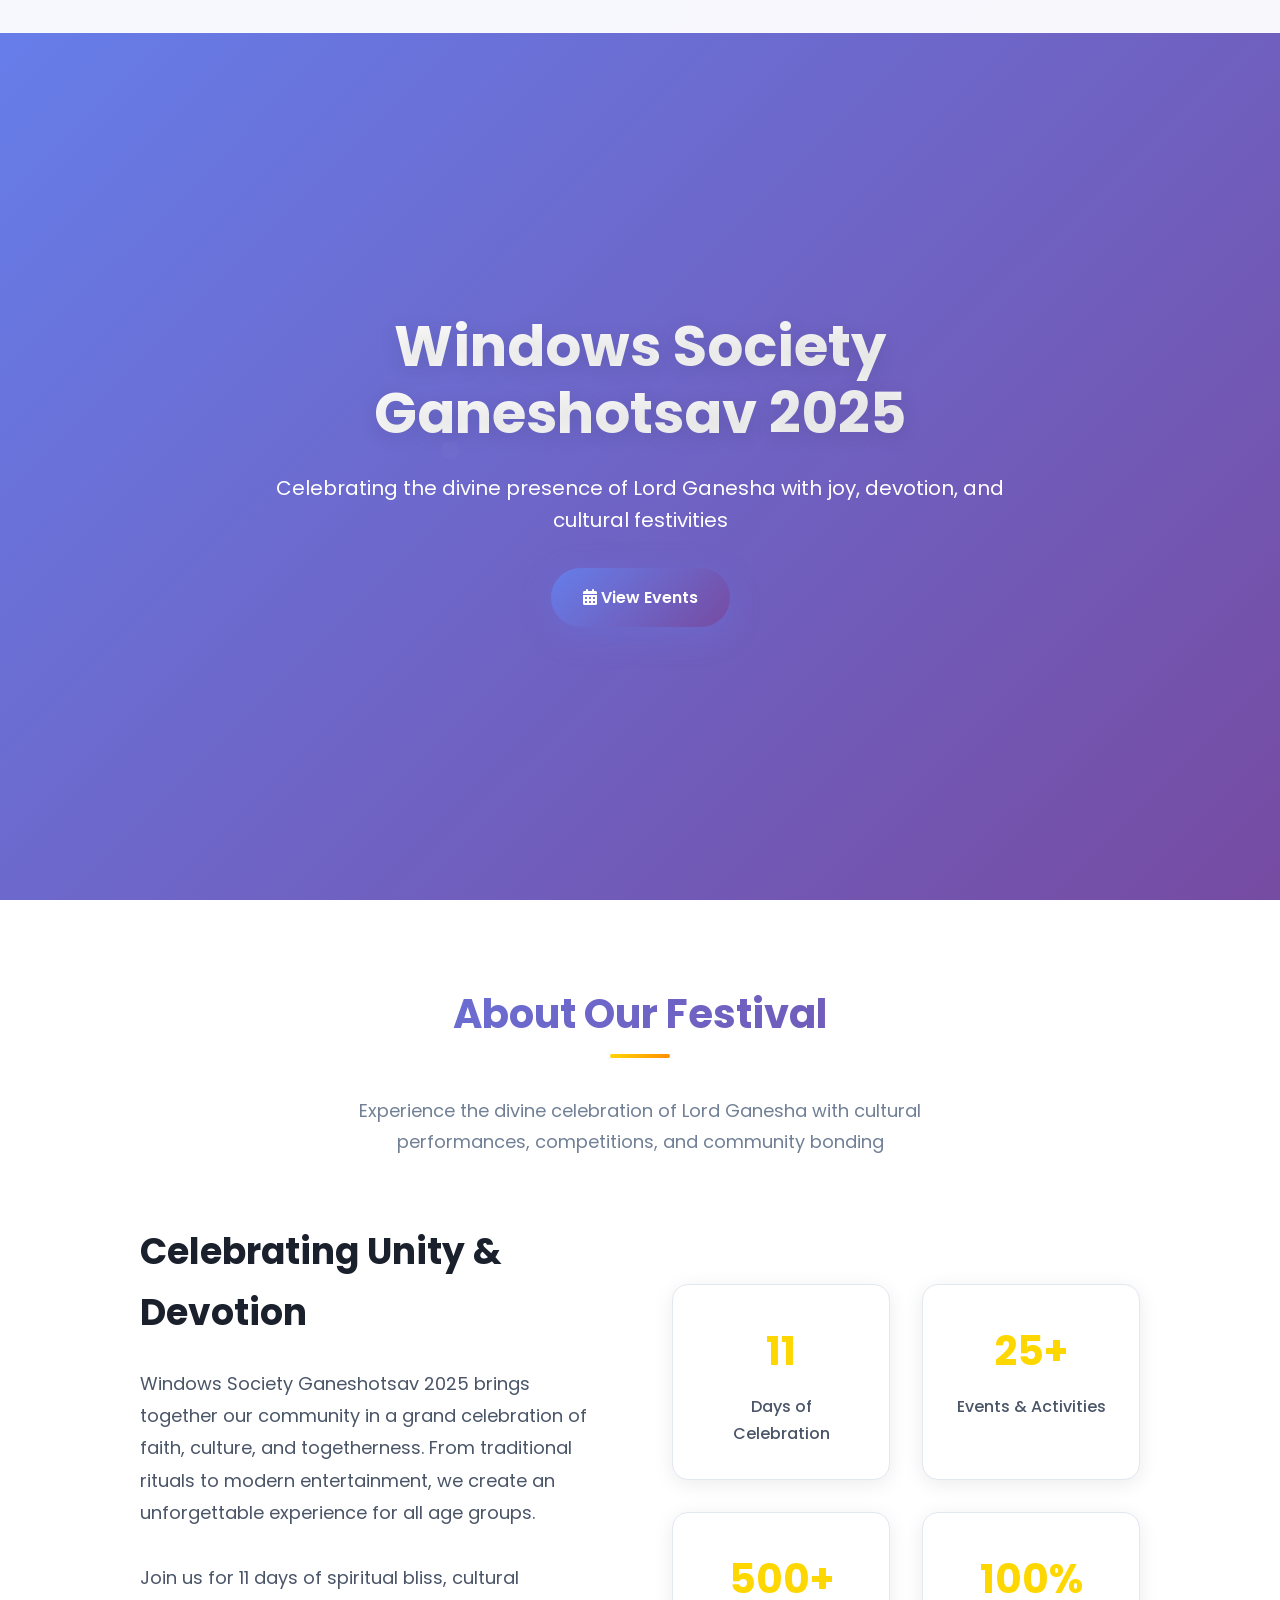
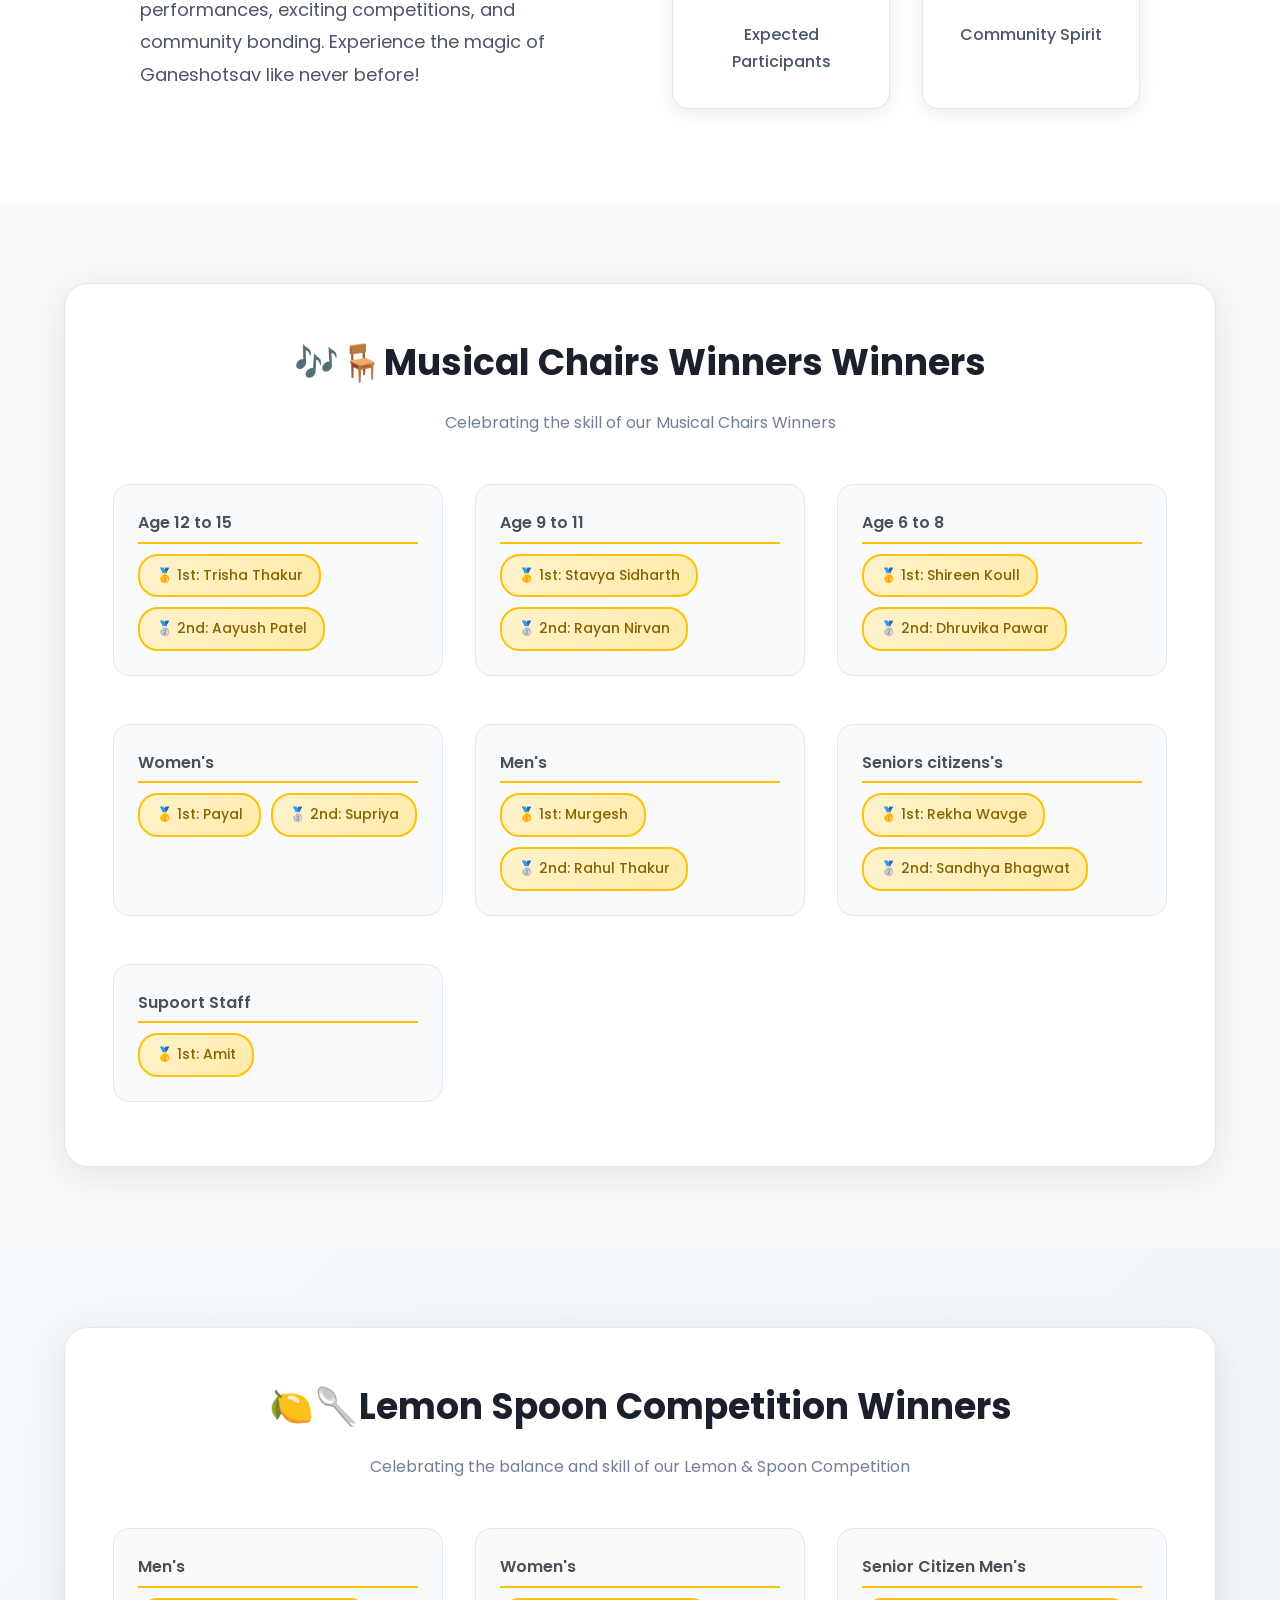
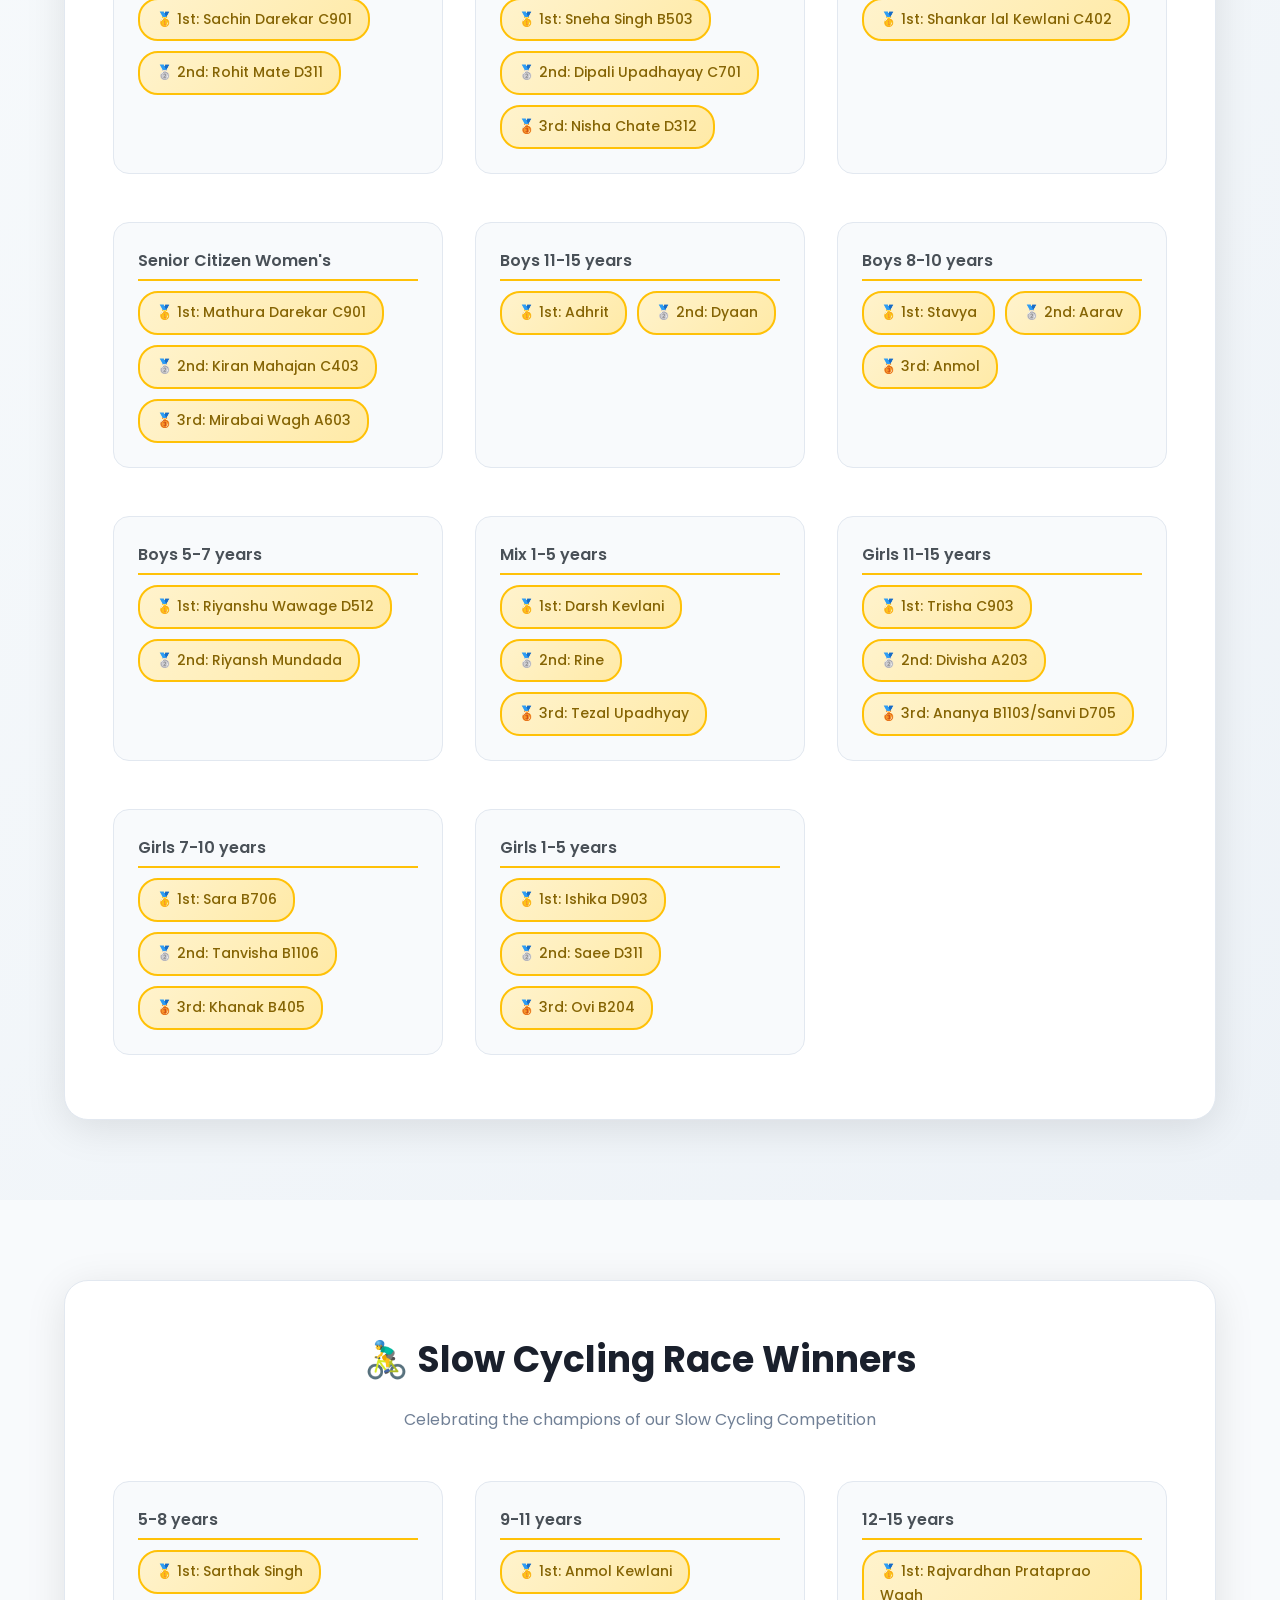
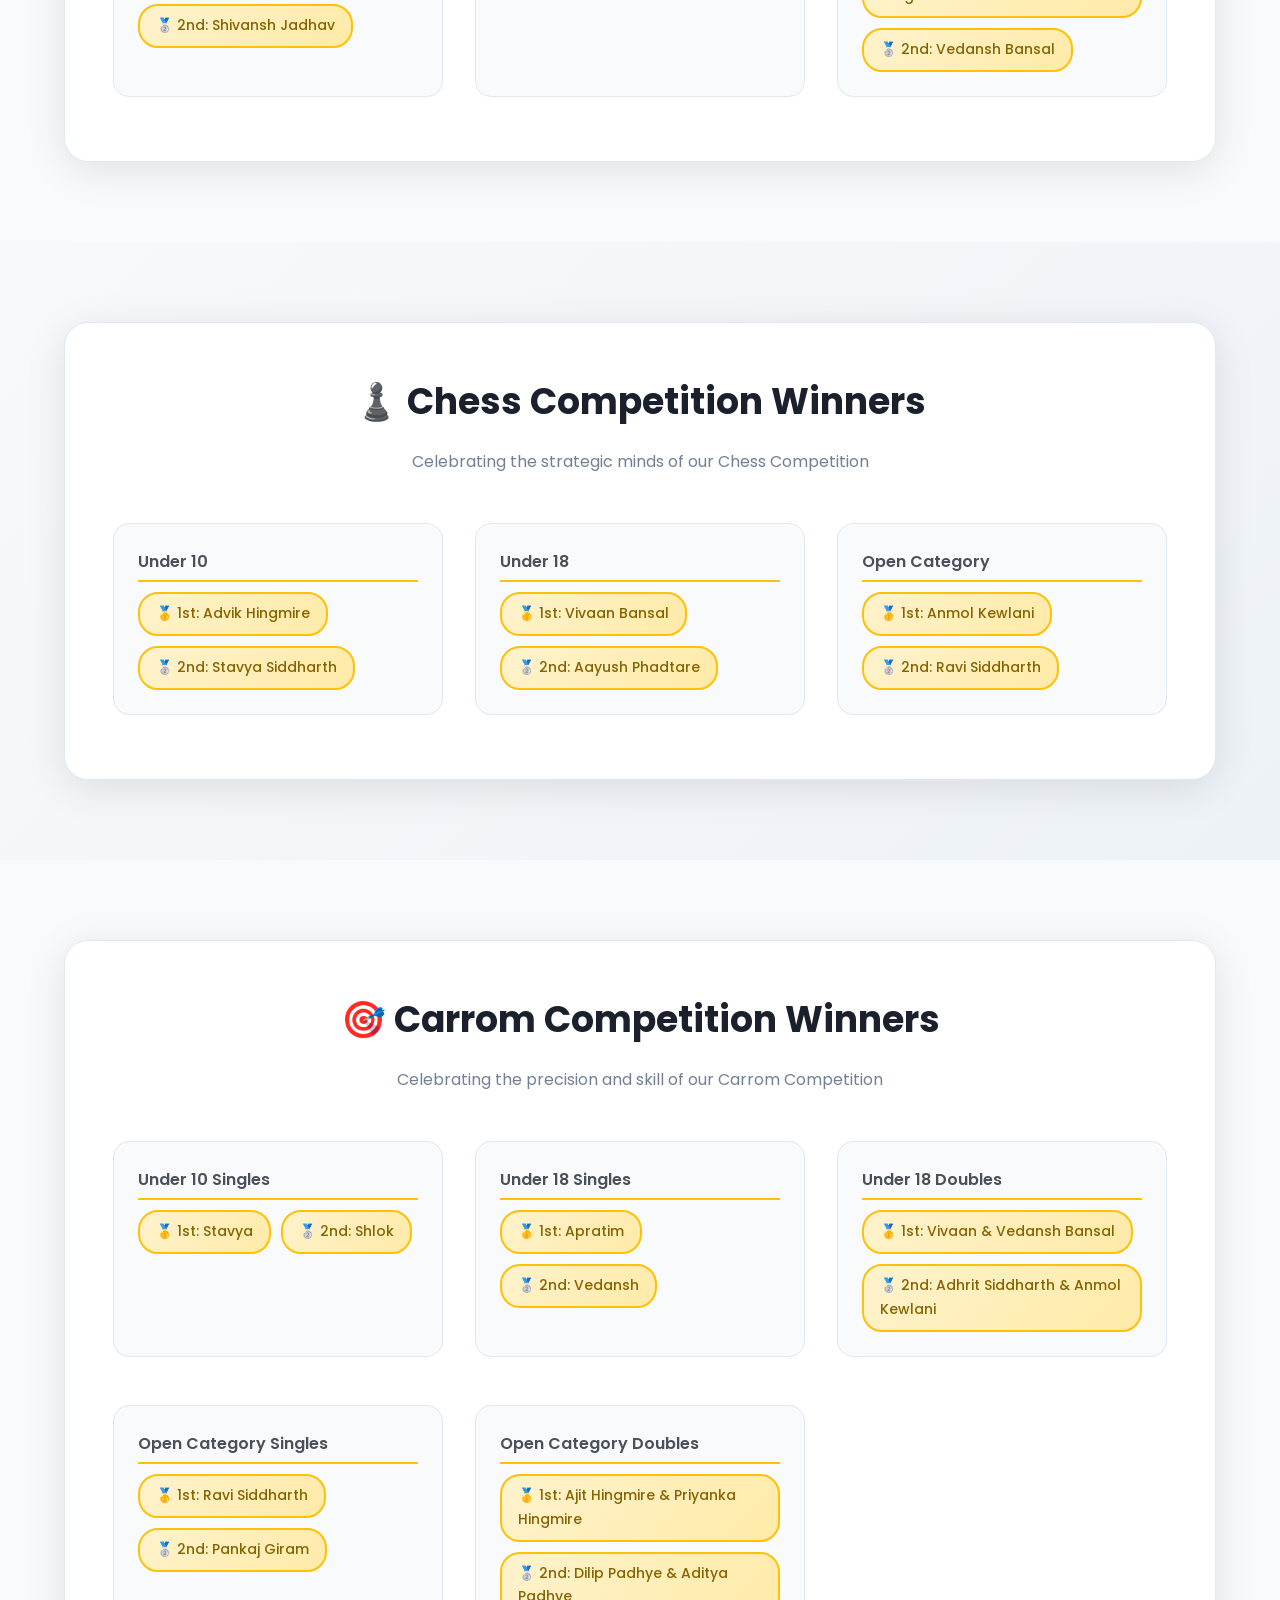
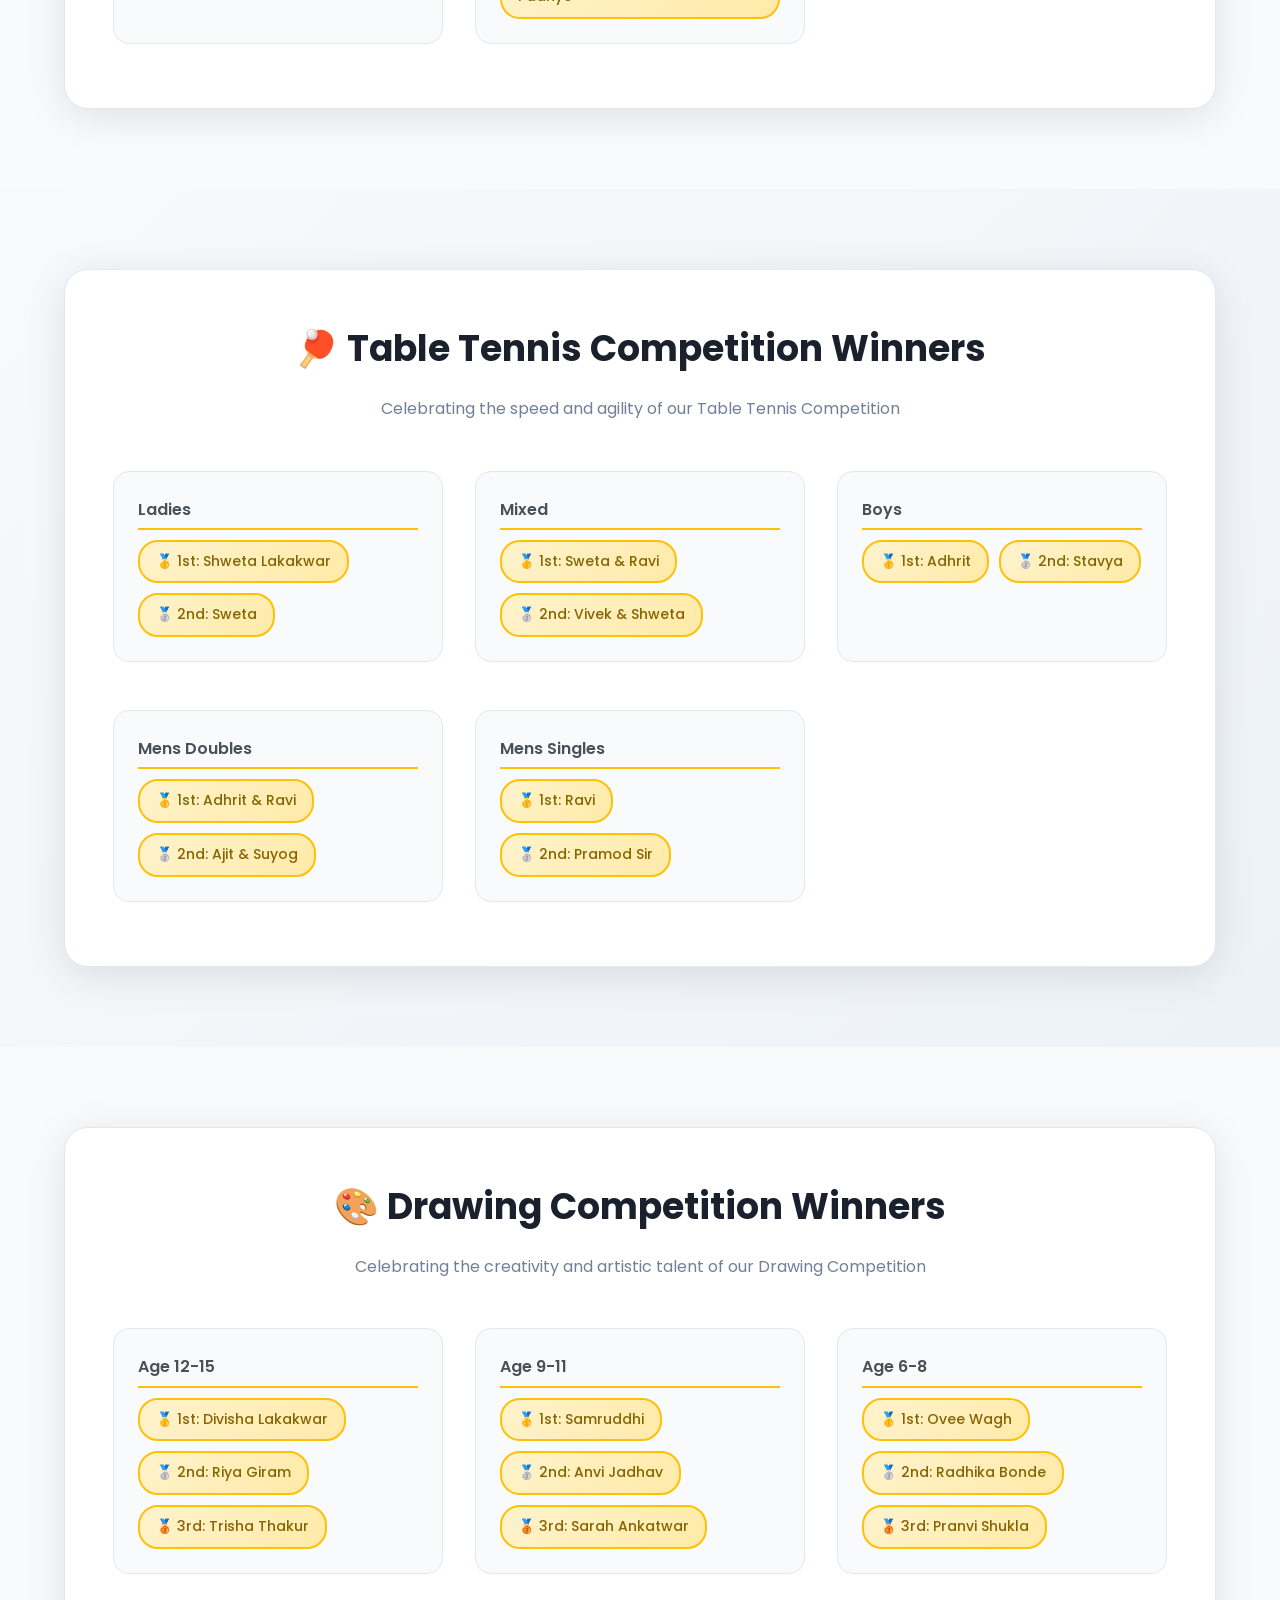
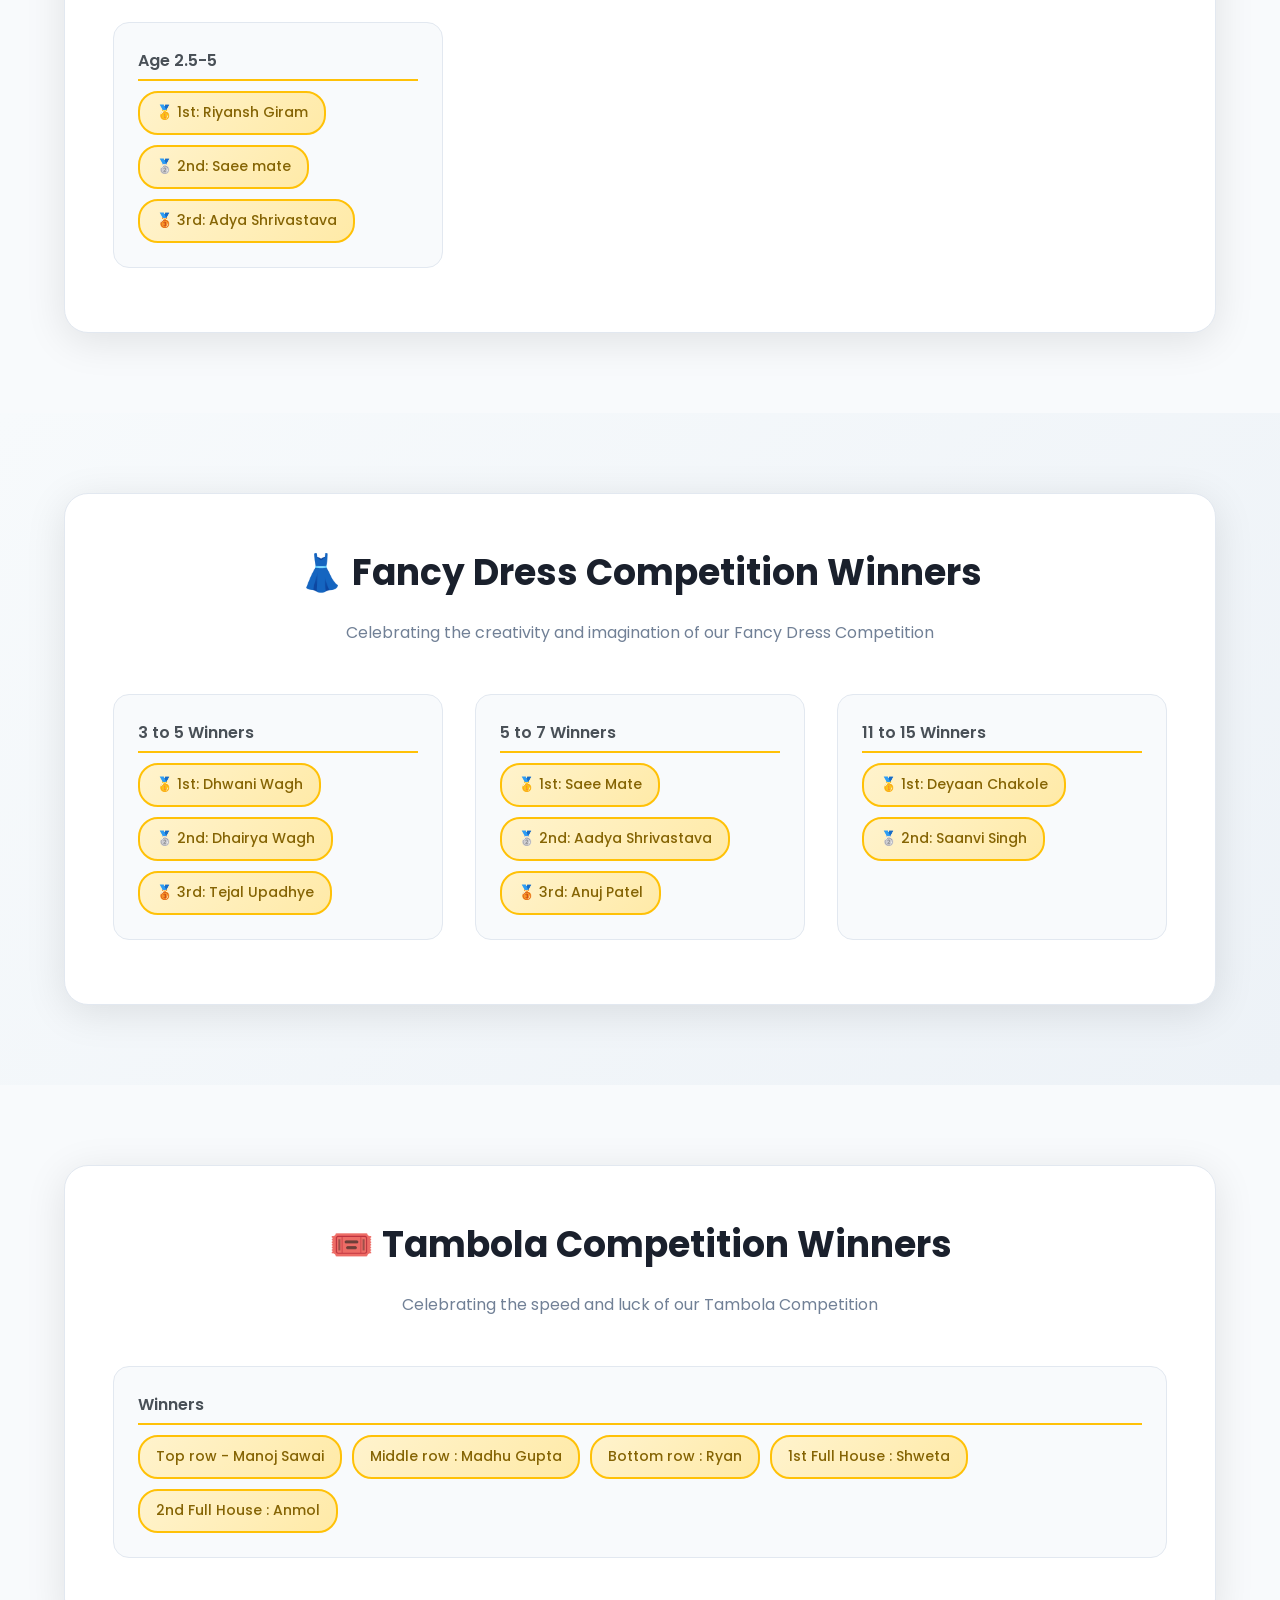
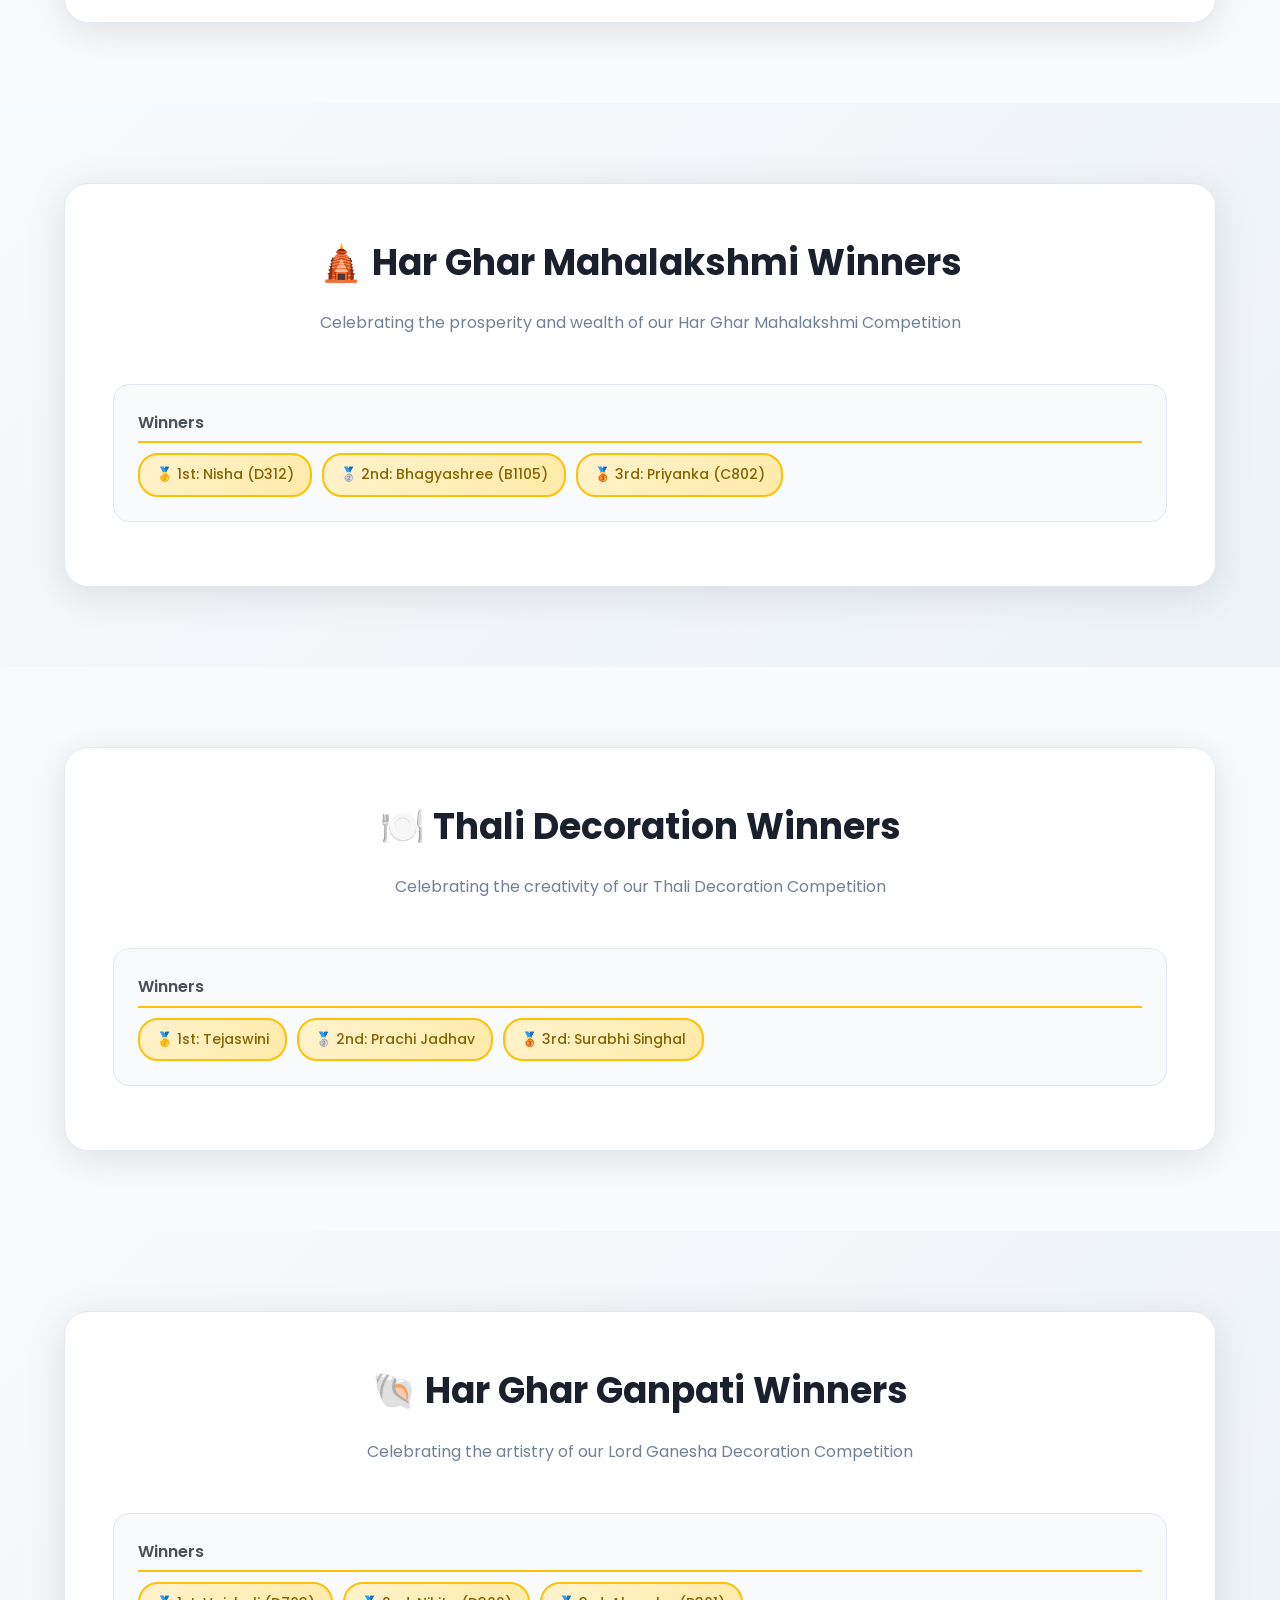
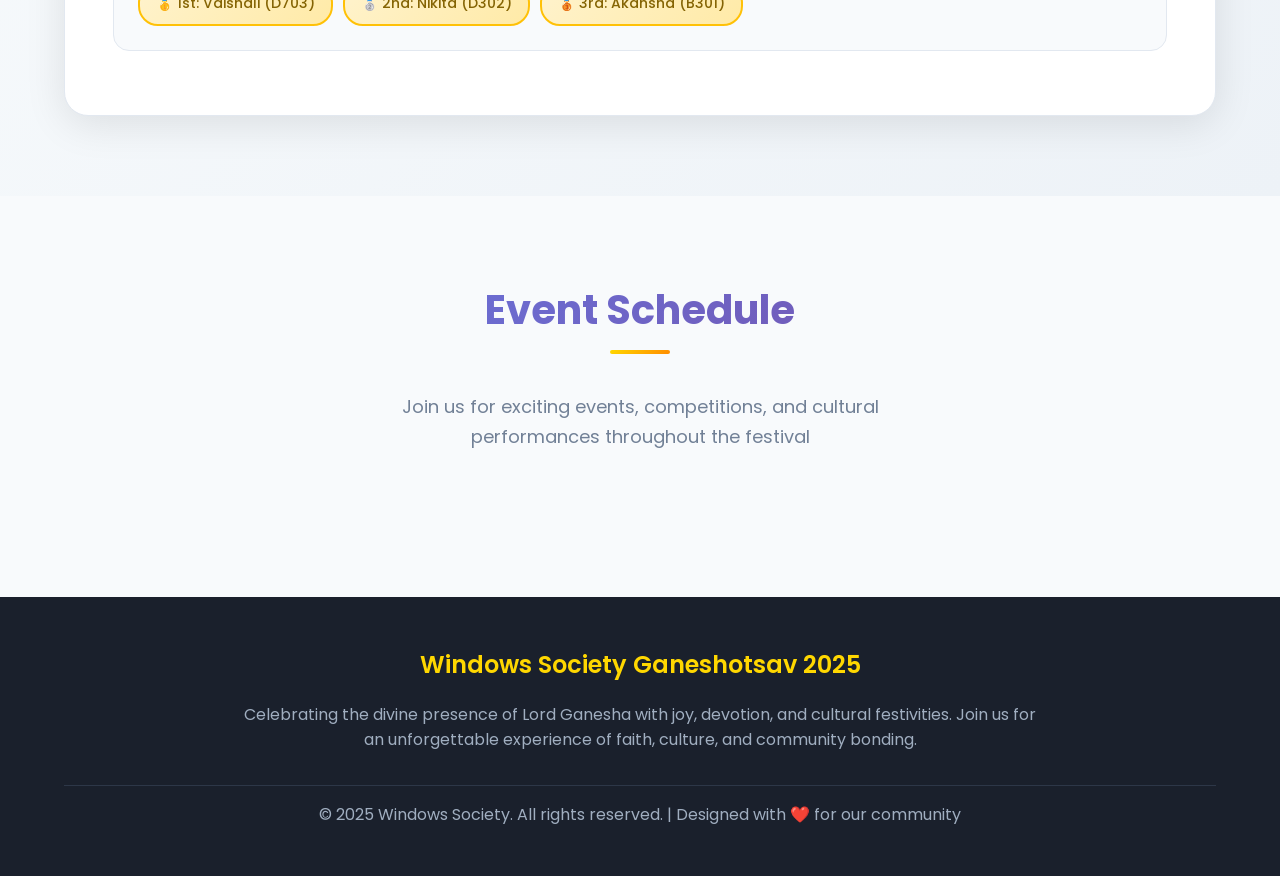
==== commit 3938b635: "Add files via upload" ====
--- a/index.html
+++ b/index.html
@@ -688,7 +688,7 @@
         <div class="winners-container fade-in">
             <div class="winners-header">
                 <h3>
-                    🪙 Har Ghar Mahalakshmi Winners
+                    🛕 Har Ghar Mahalakshmi Winners
                 </h3>
                 <p style="color: #718096; margin-top: 1rem;">Celebrating the prosperity and wealth of our Har Ghar Mahalakshmi Competition</p>
             </div>
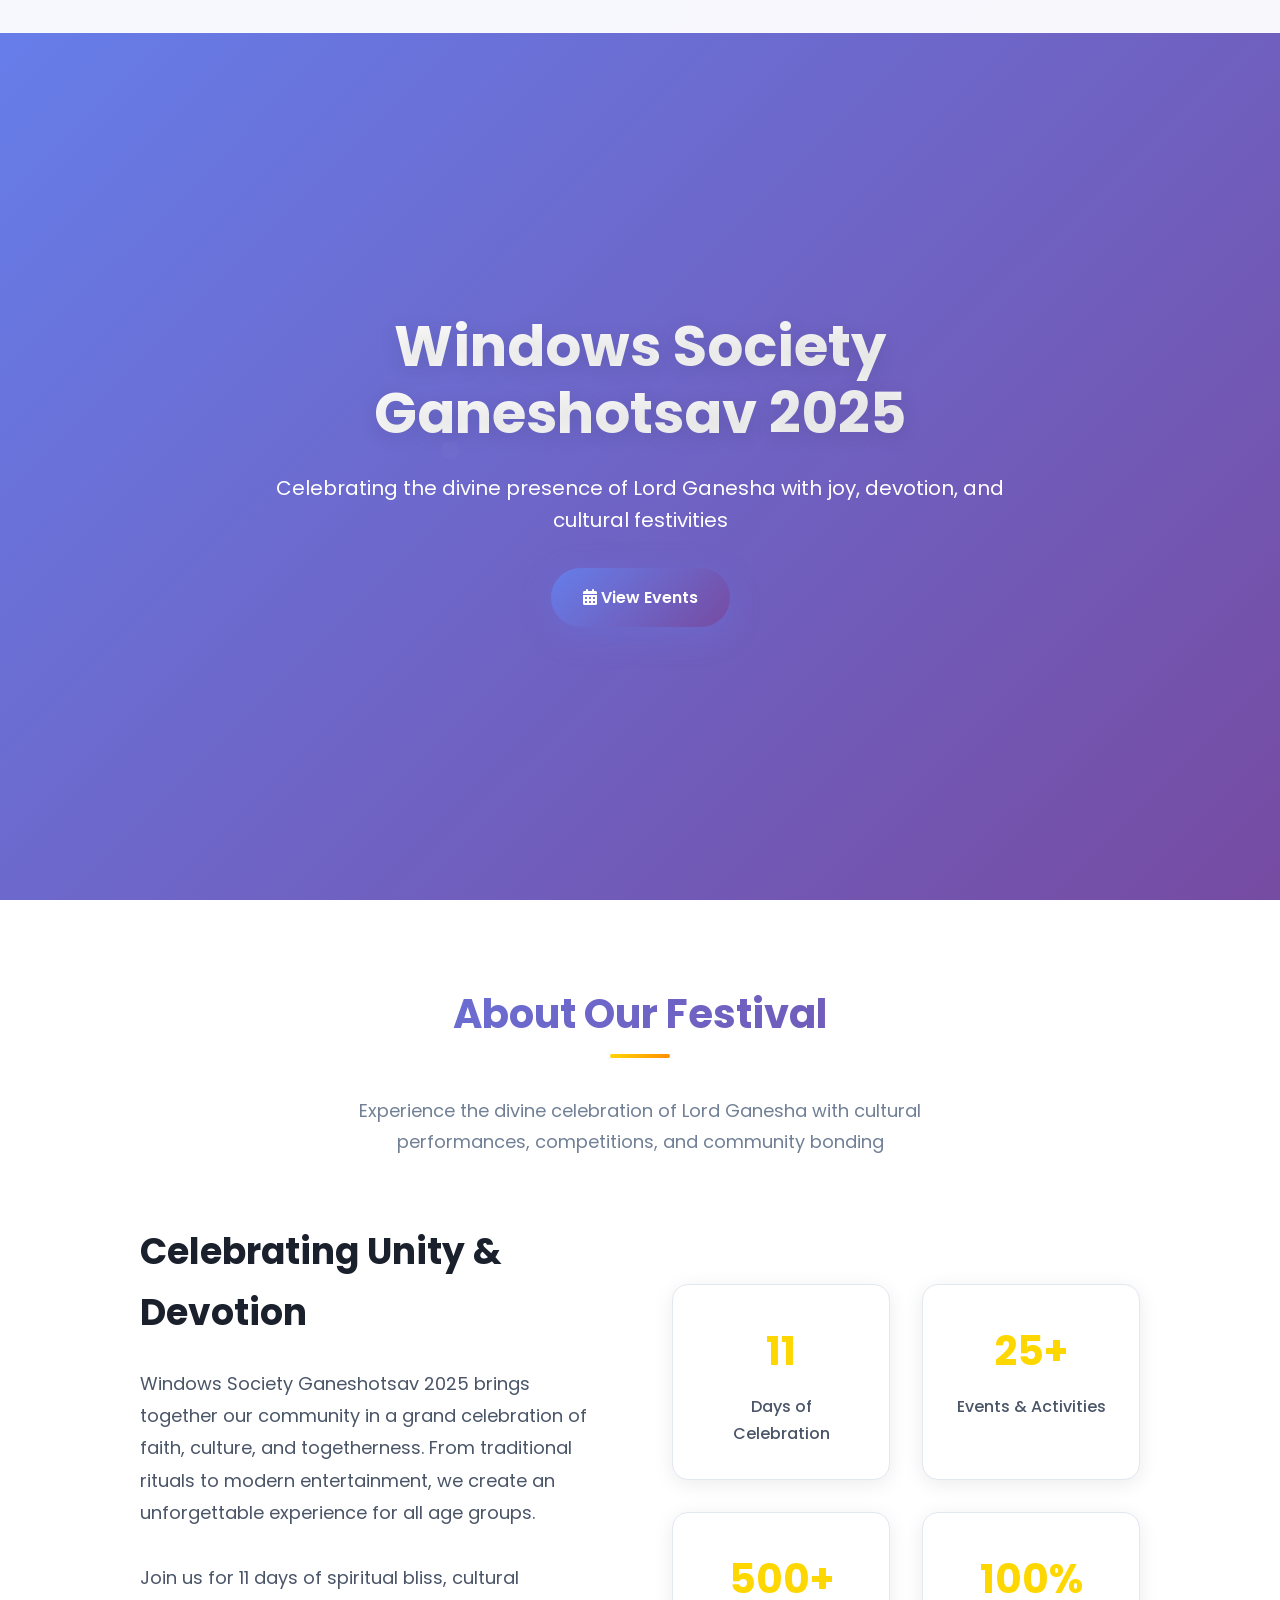
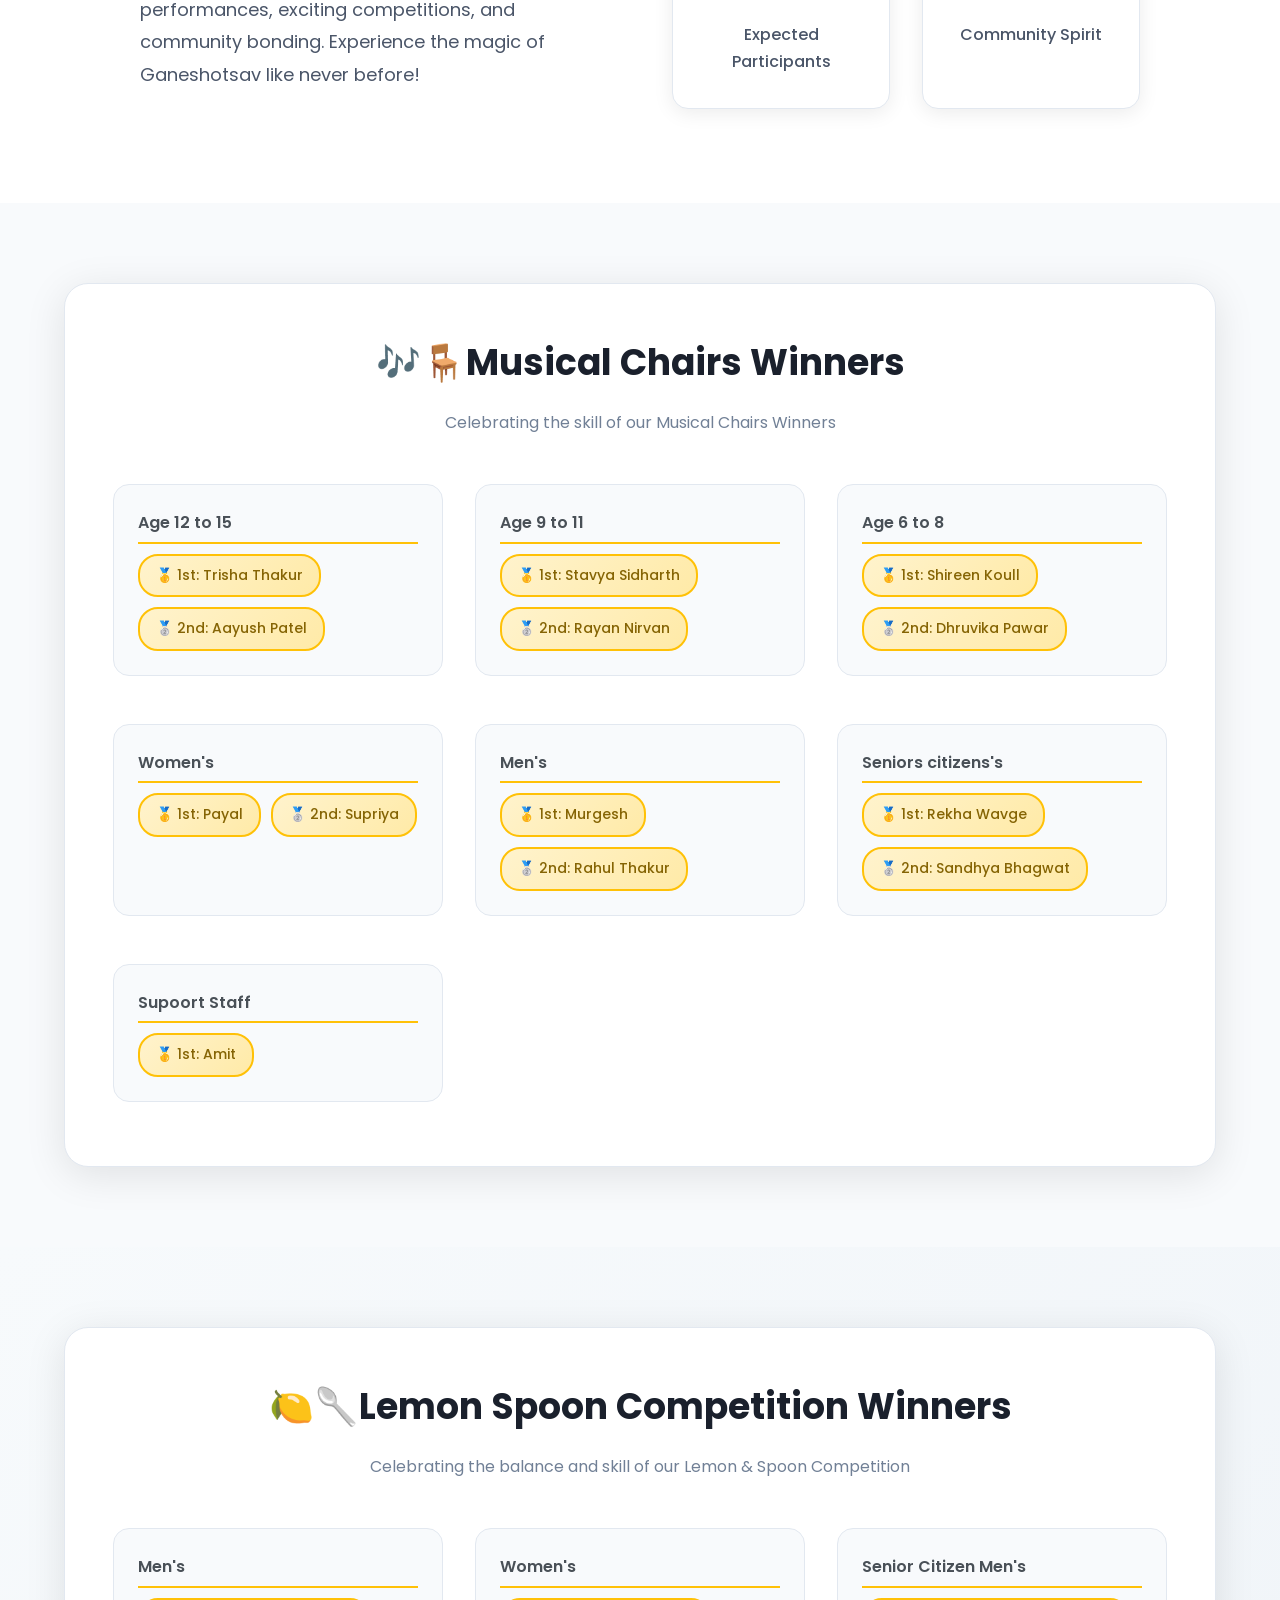
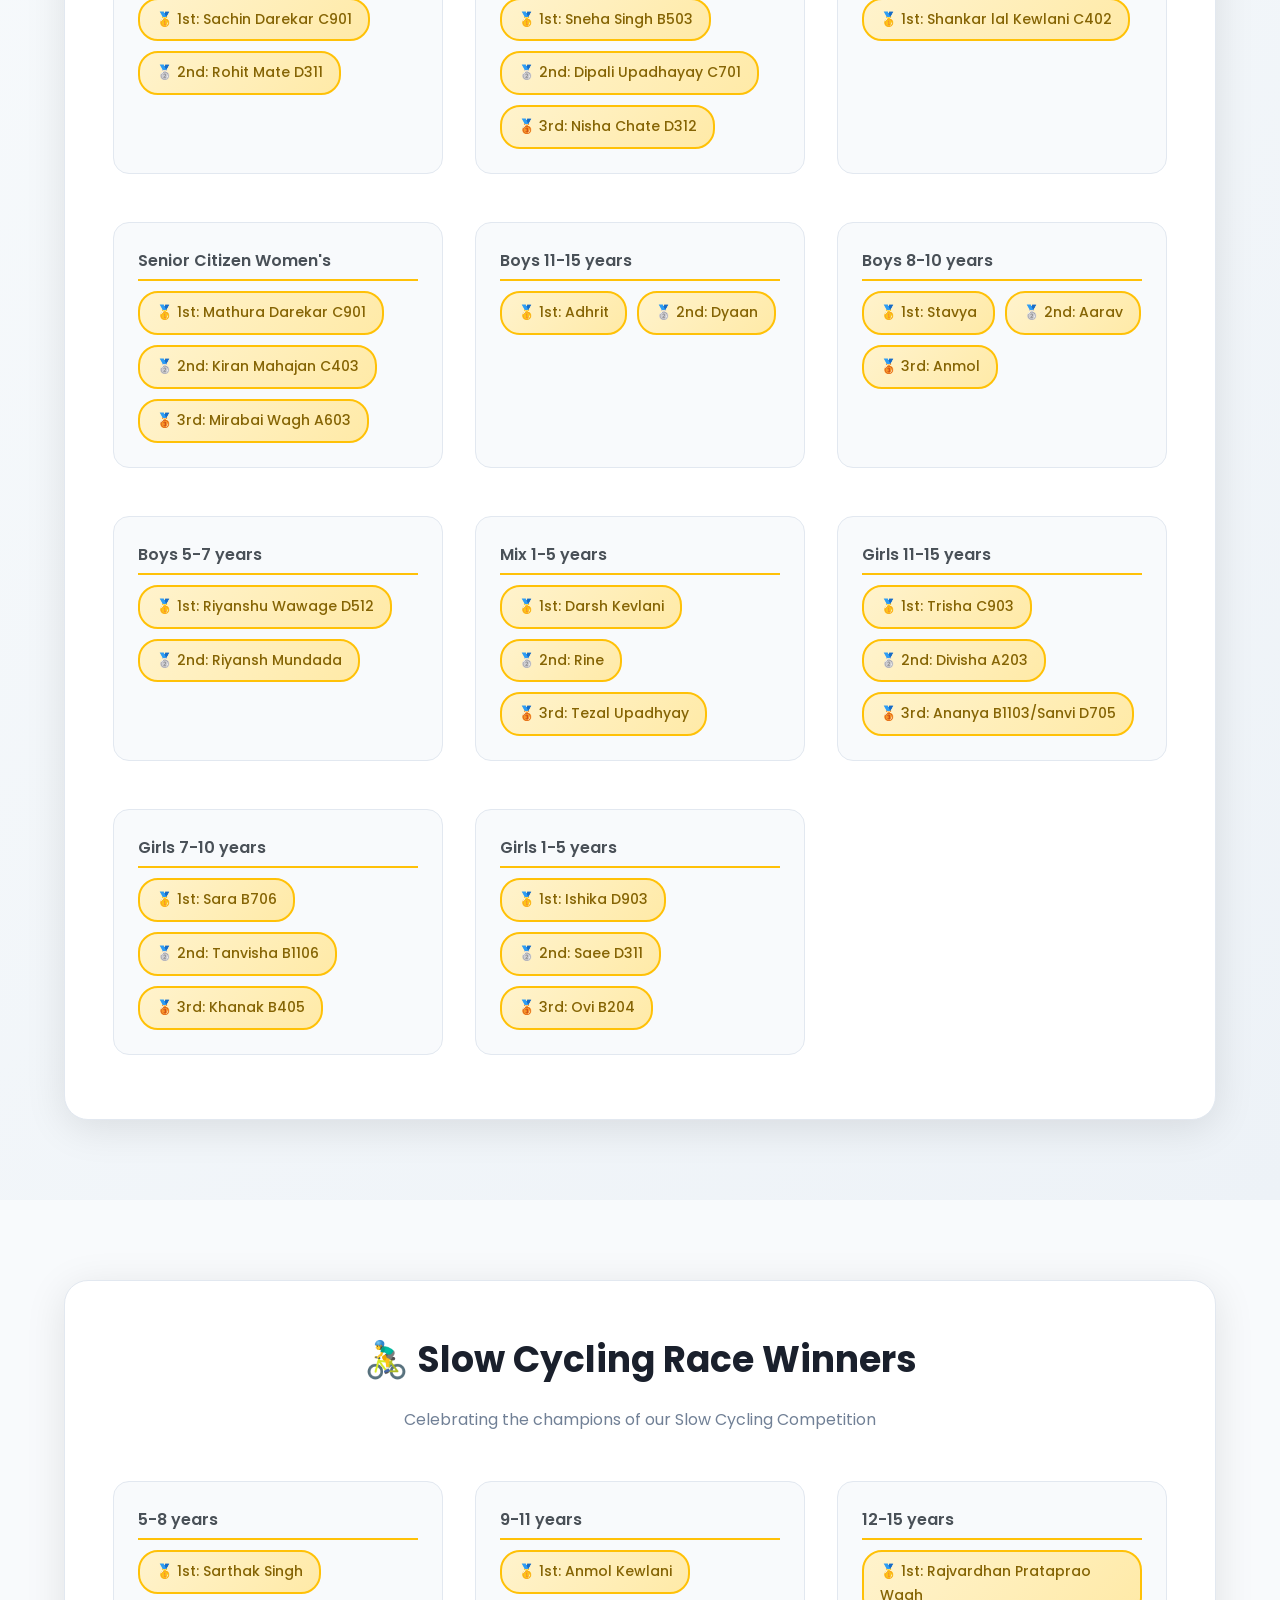
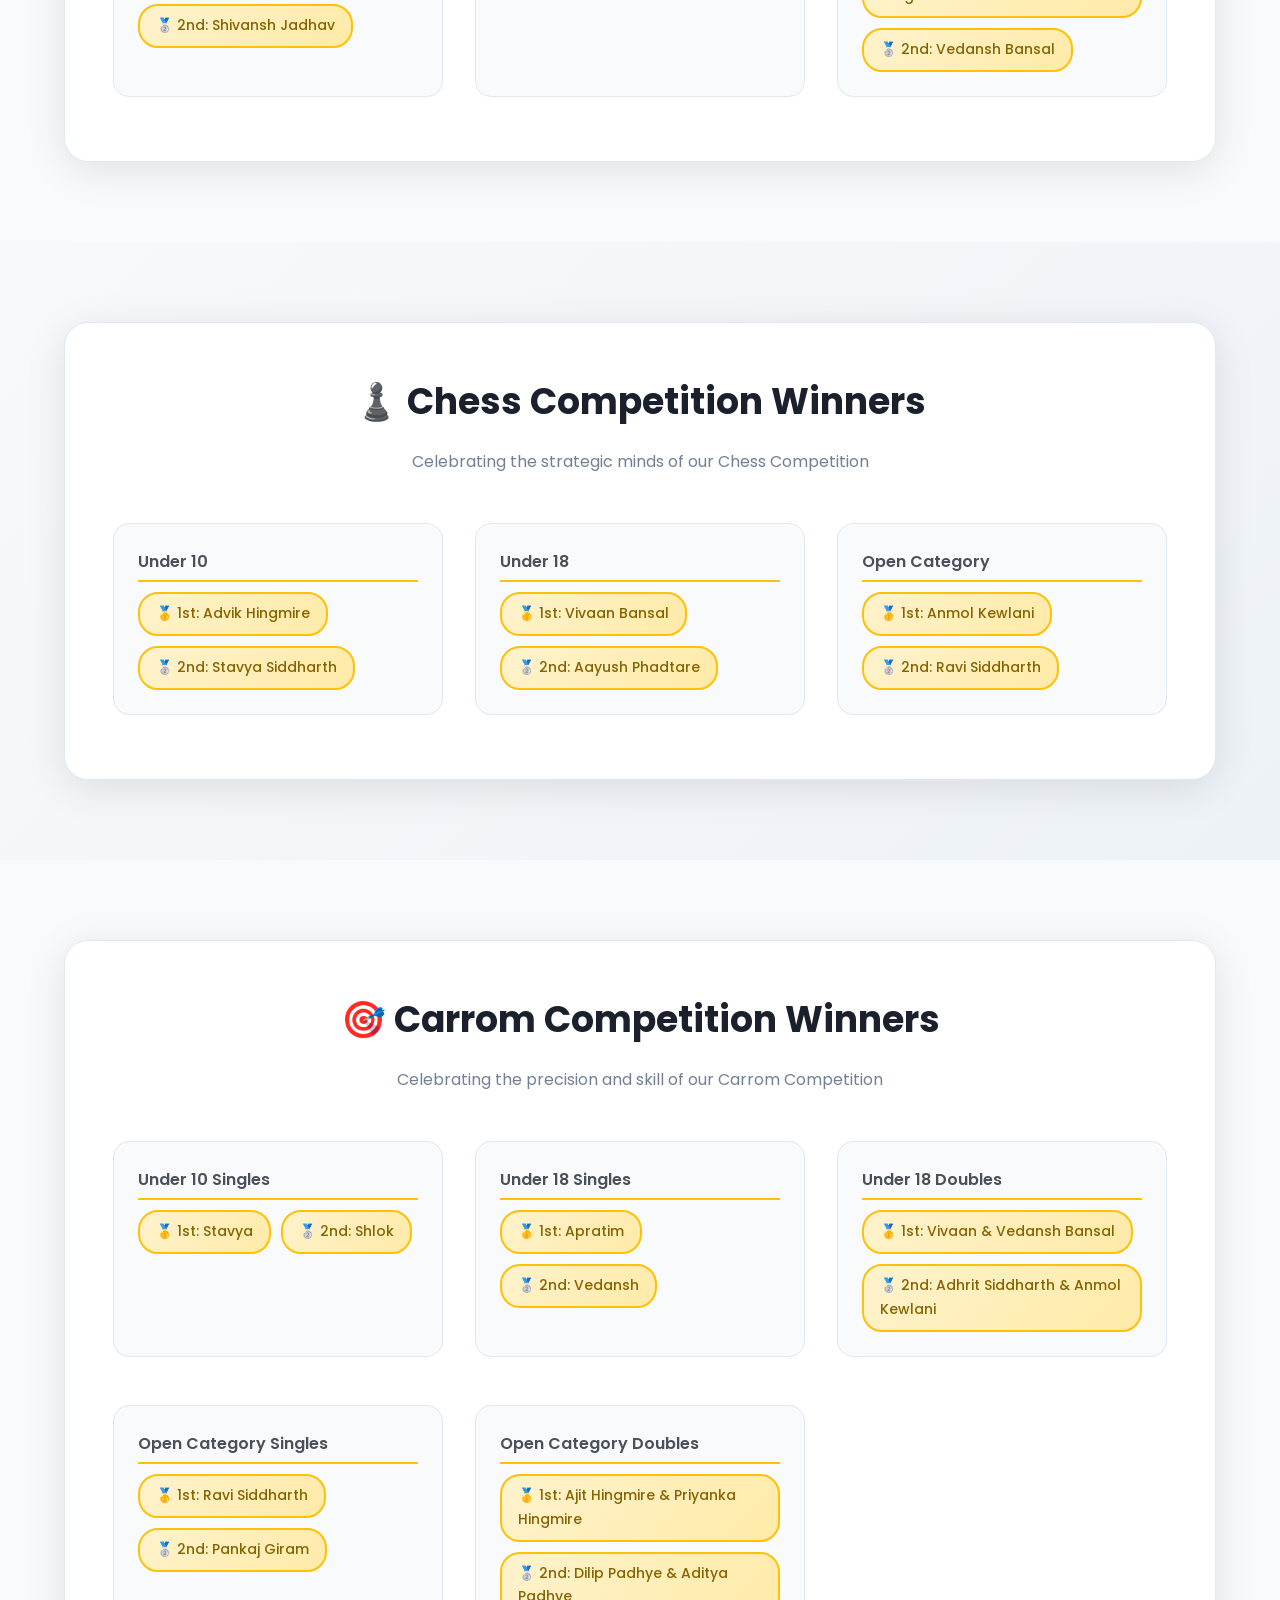
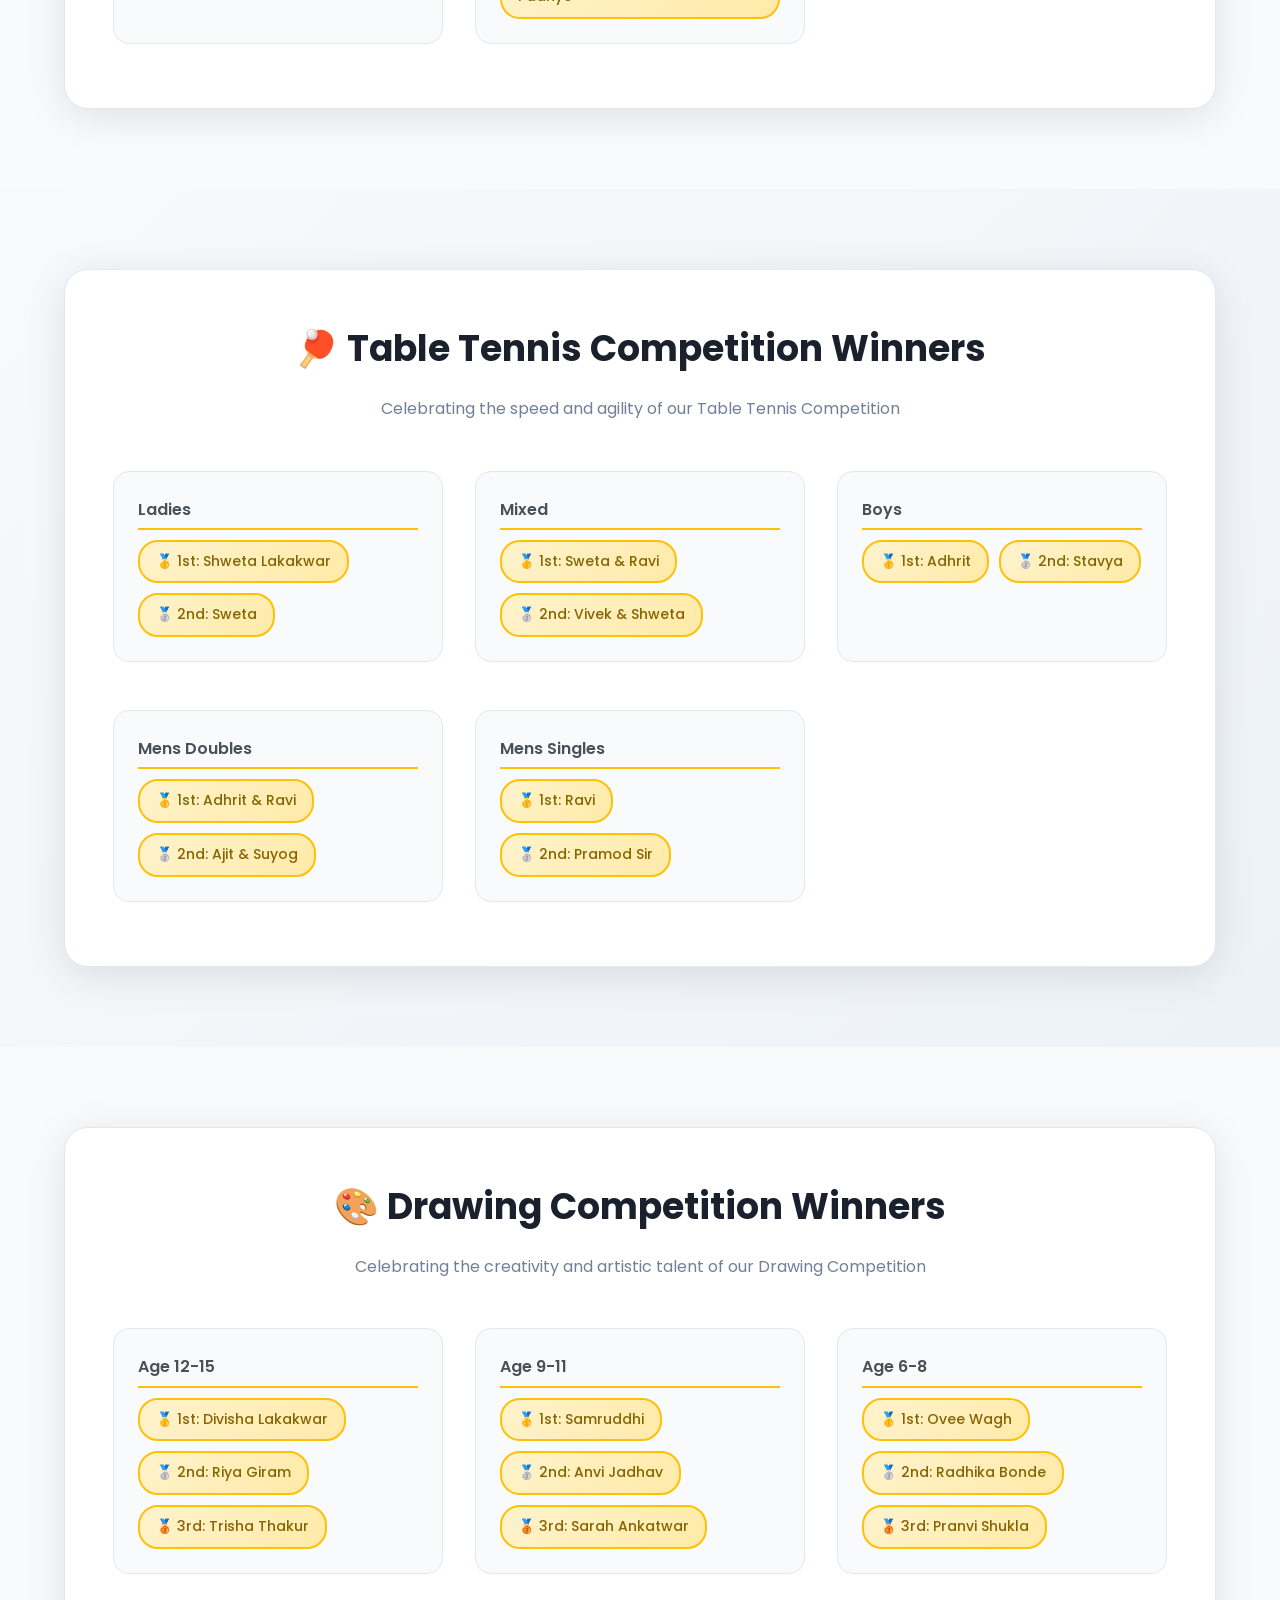
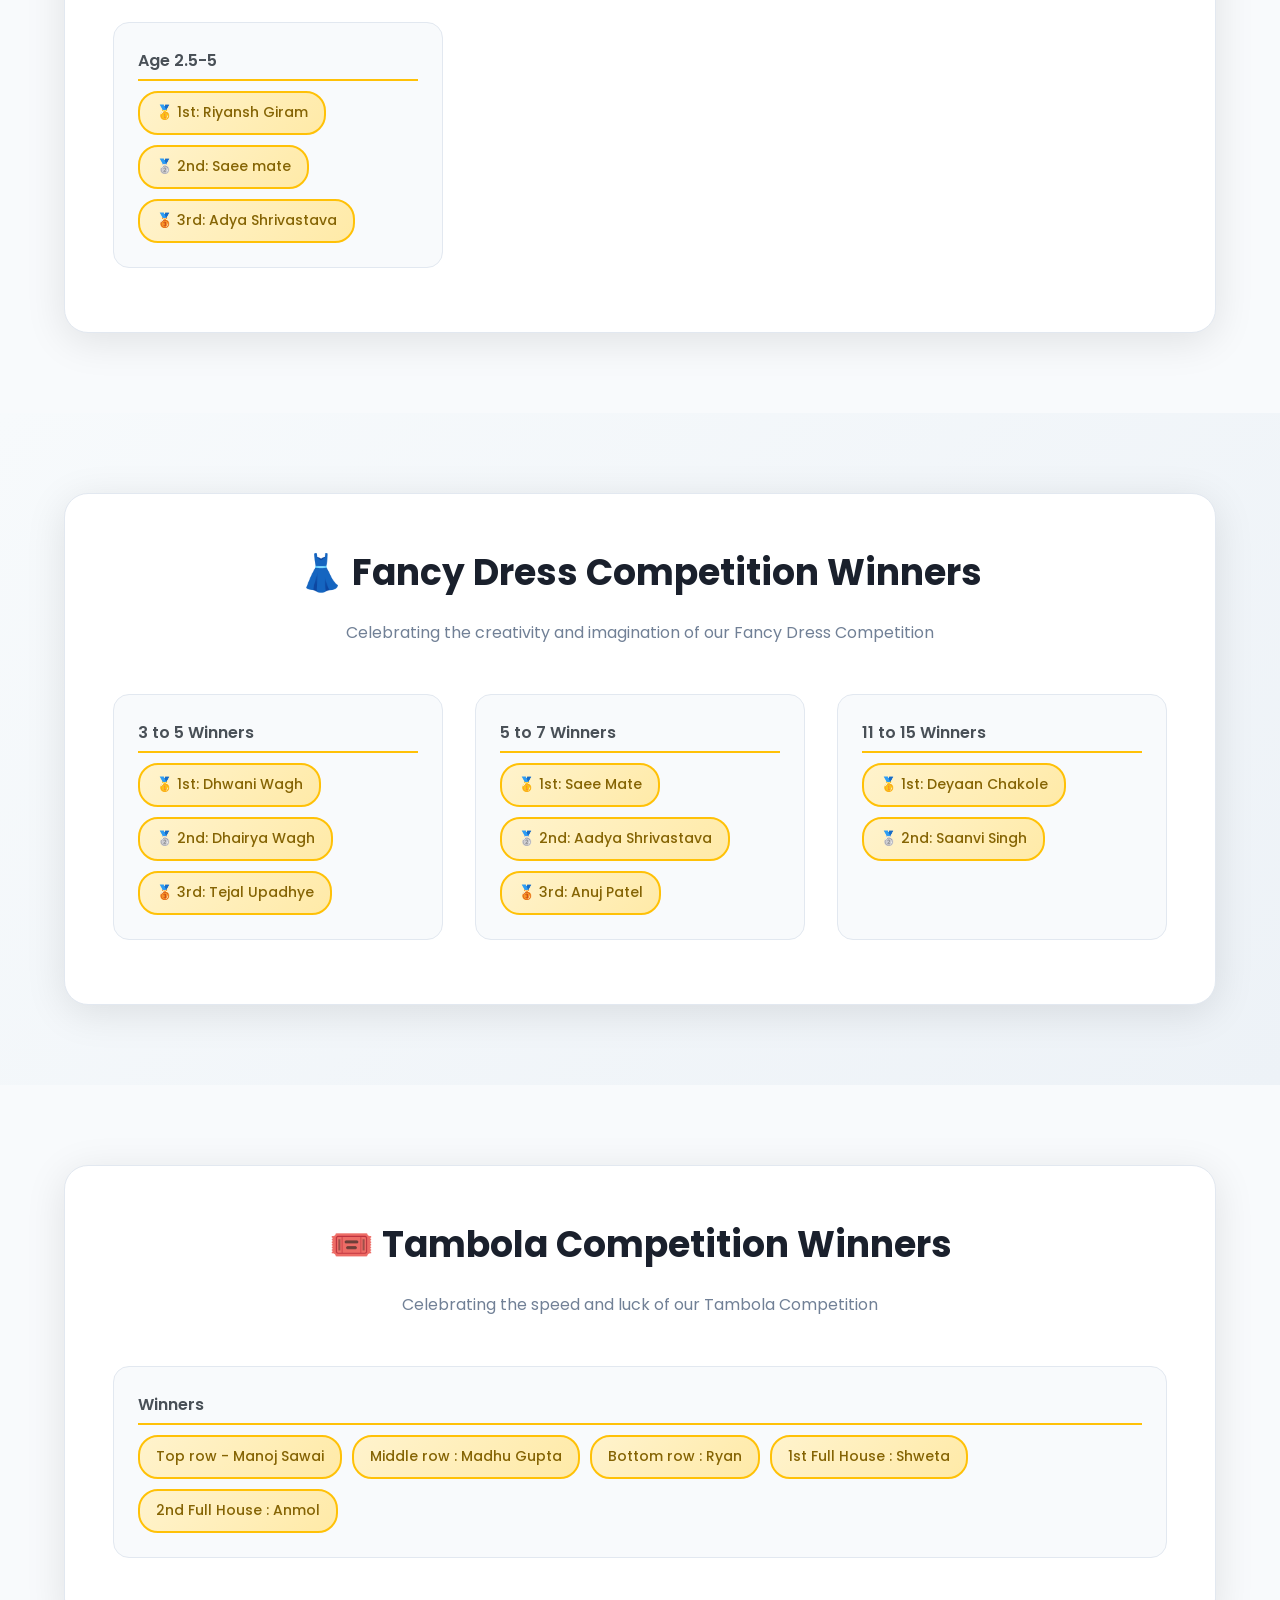
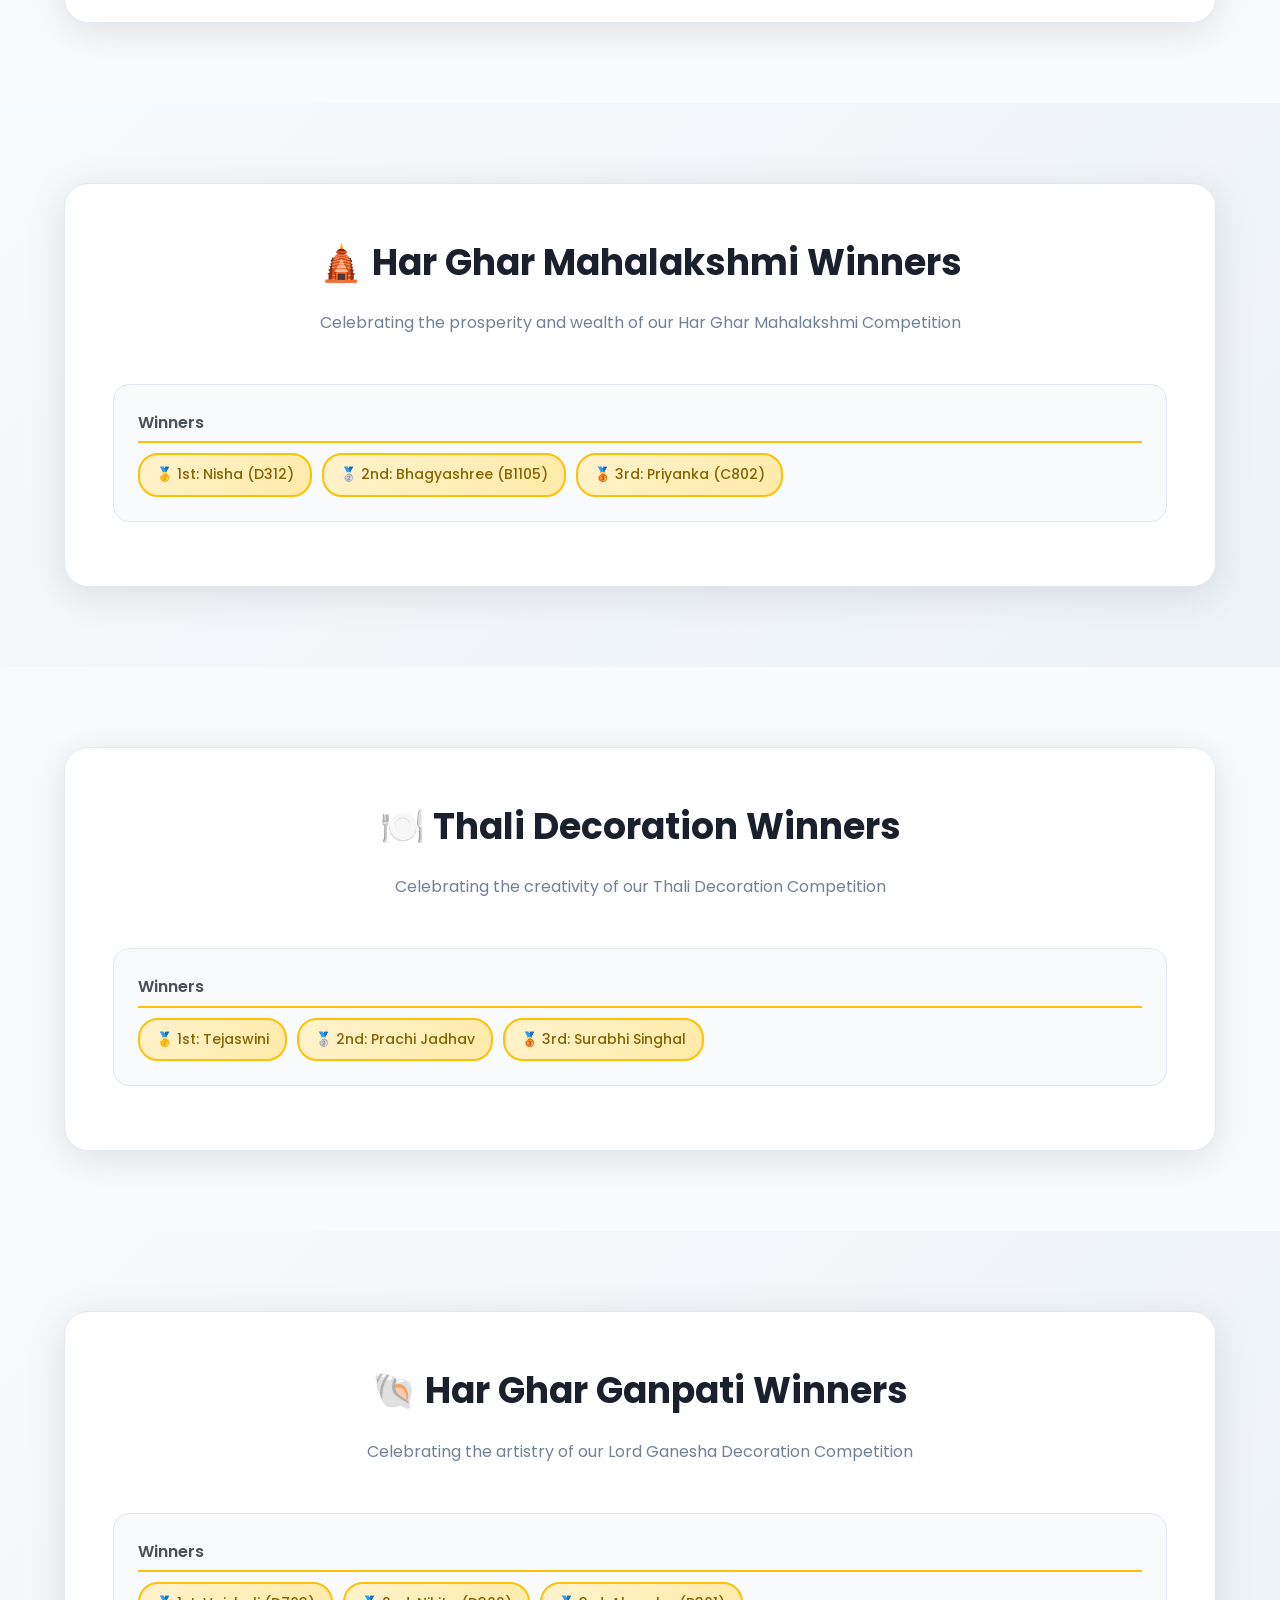
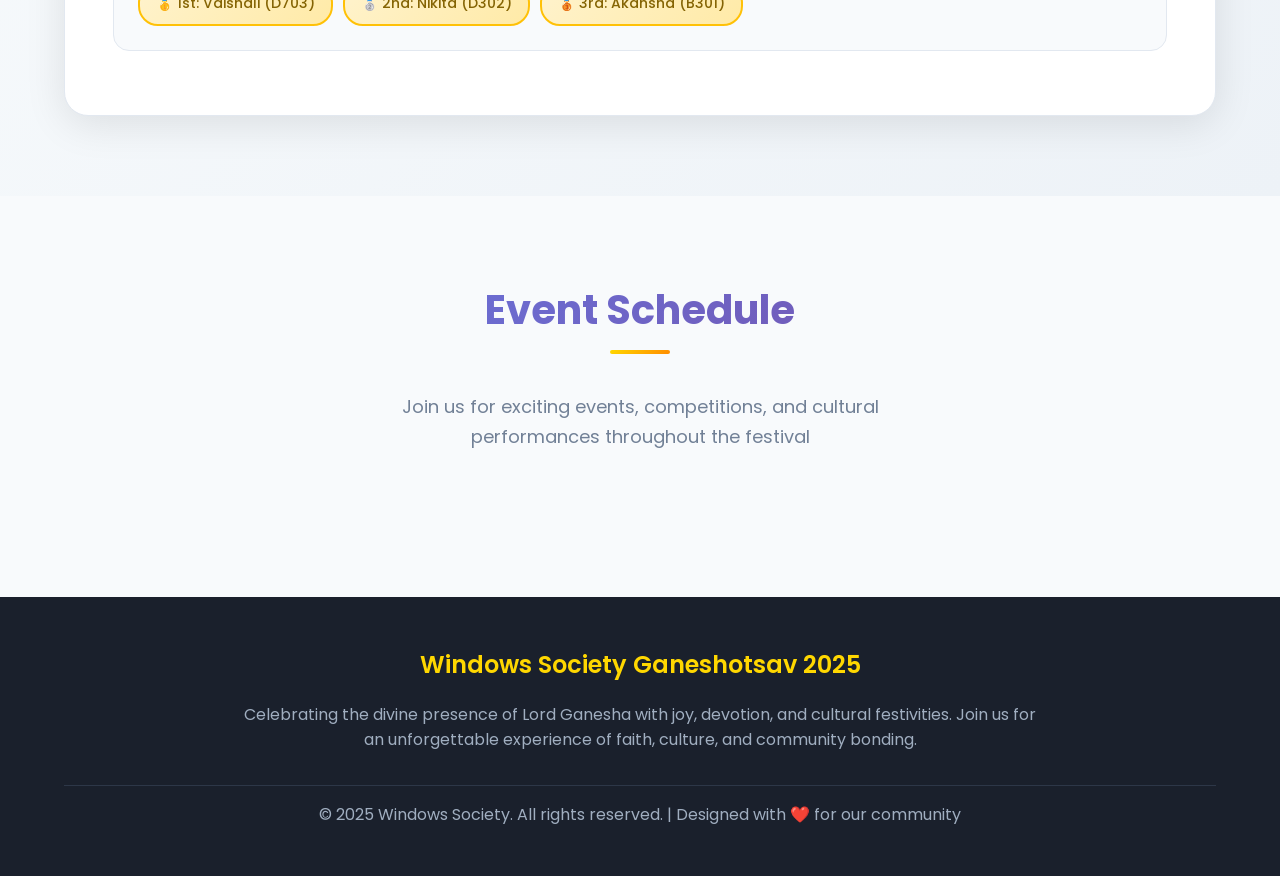
==== commit 588ee6fa: "Add files via upload" ====
--- a/index.html
+++ b/index.html
@@ -151,7 +151,7 @@
             <div class="winners-container fade-in">
                 <div class="winners-header">
                     <h3>
-                        🎶🪑Musical Chairs Winners Winners
+                        🎶🪑Musical Chairs Winners
                     </h3>
                     <p style="color: #718096; margin-top: 1rem;">Celebrating the skill of our Musical Chairs Winners </p>
                 </div>
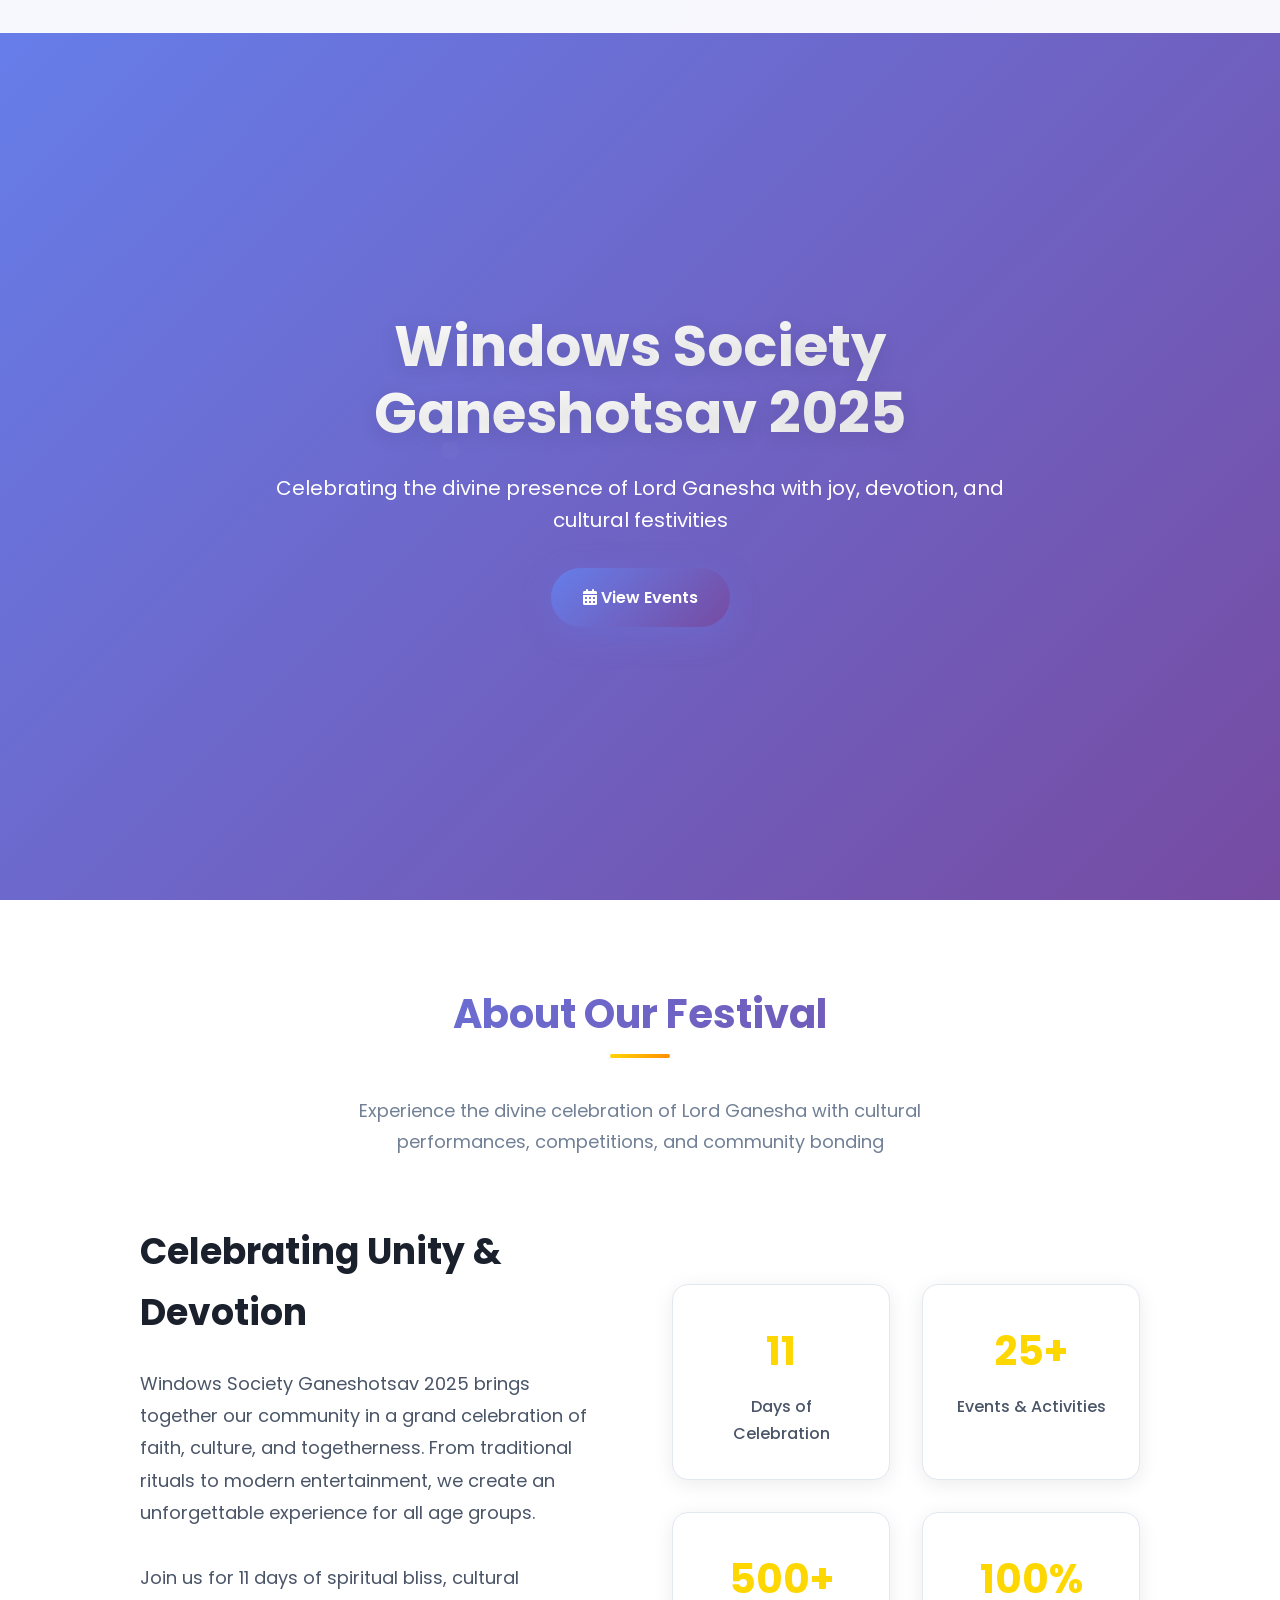
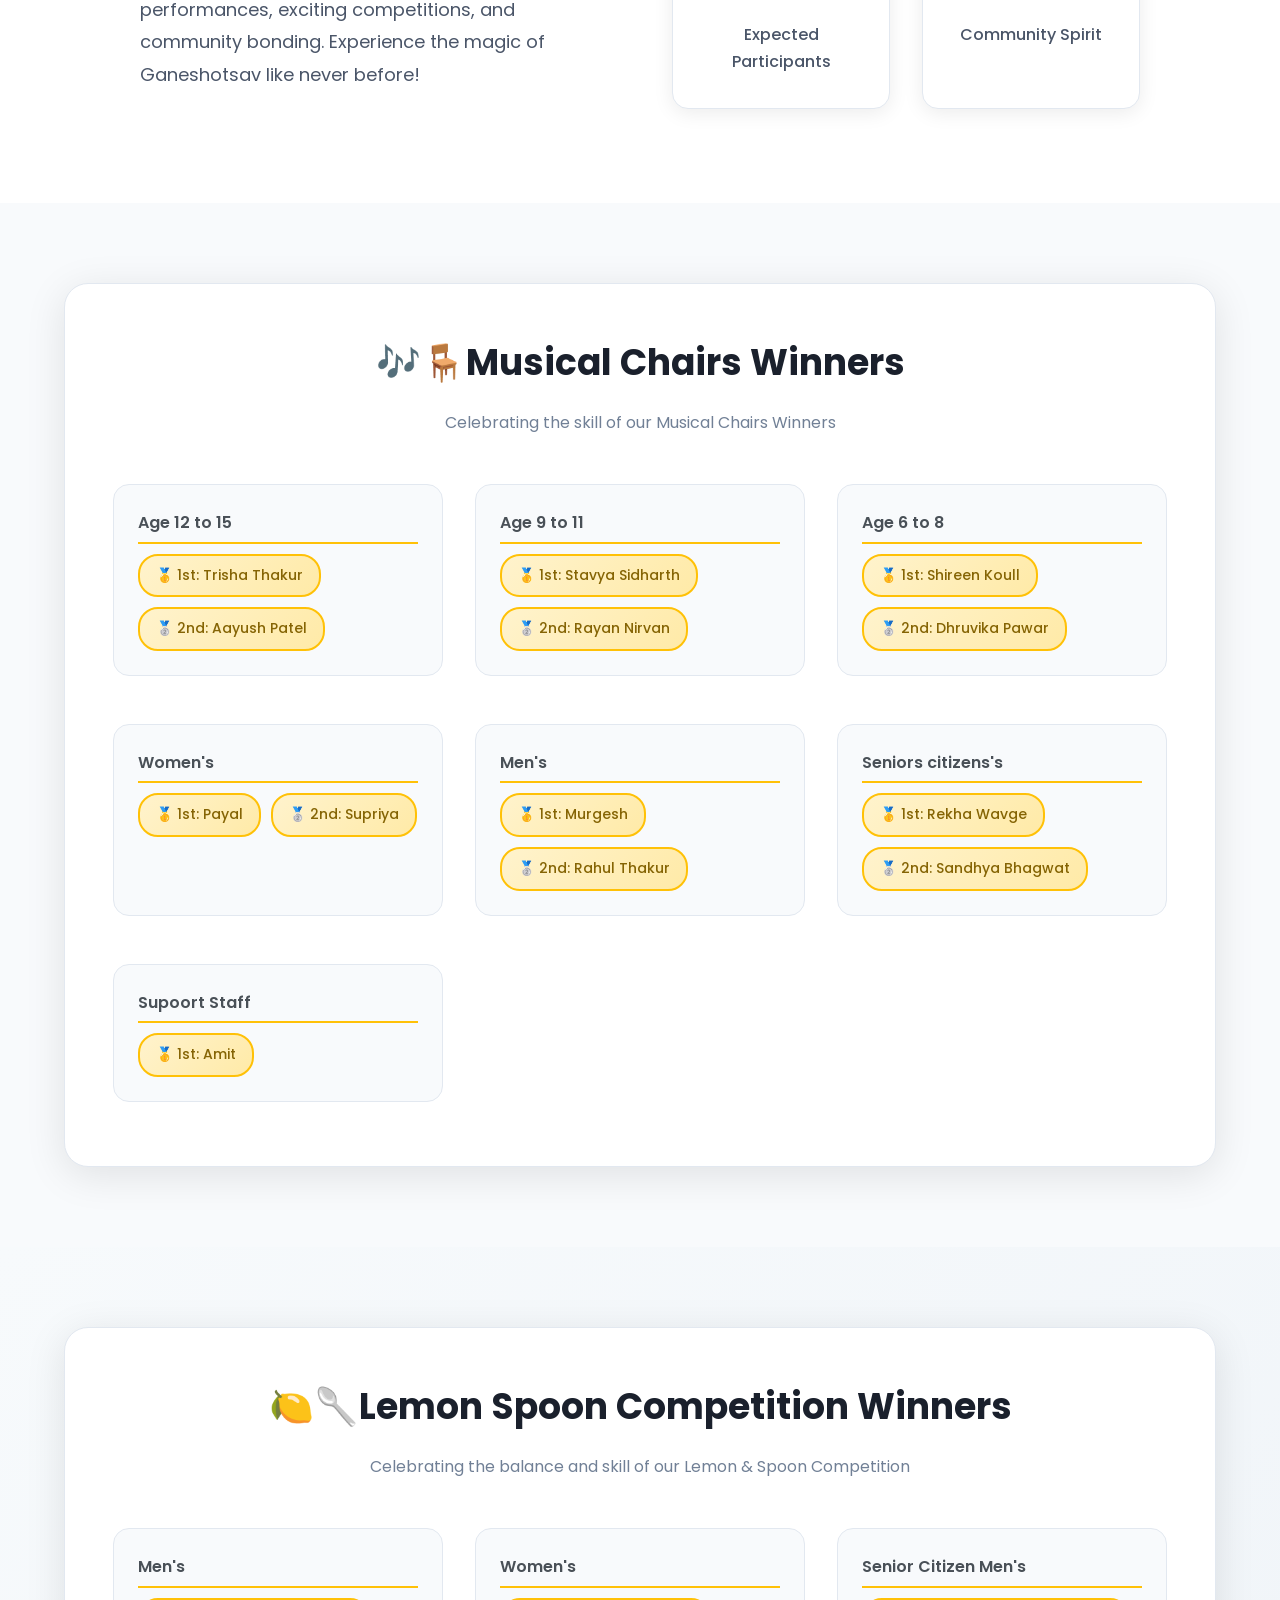
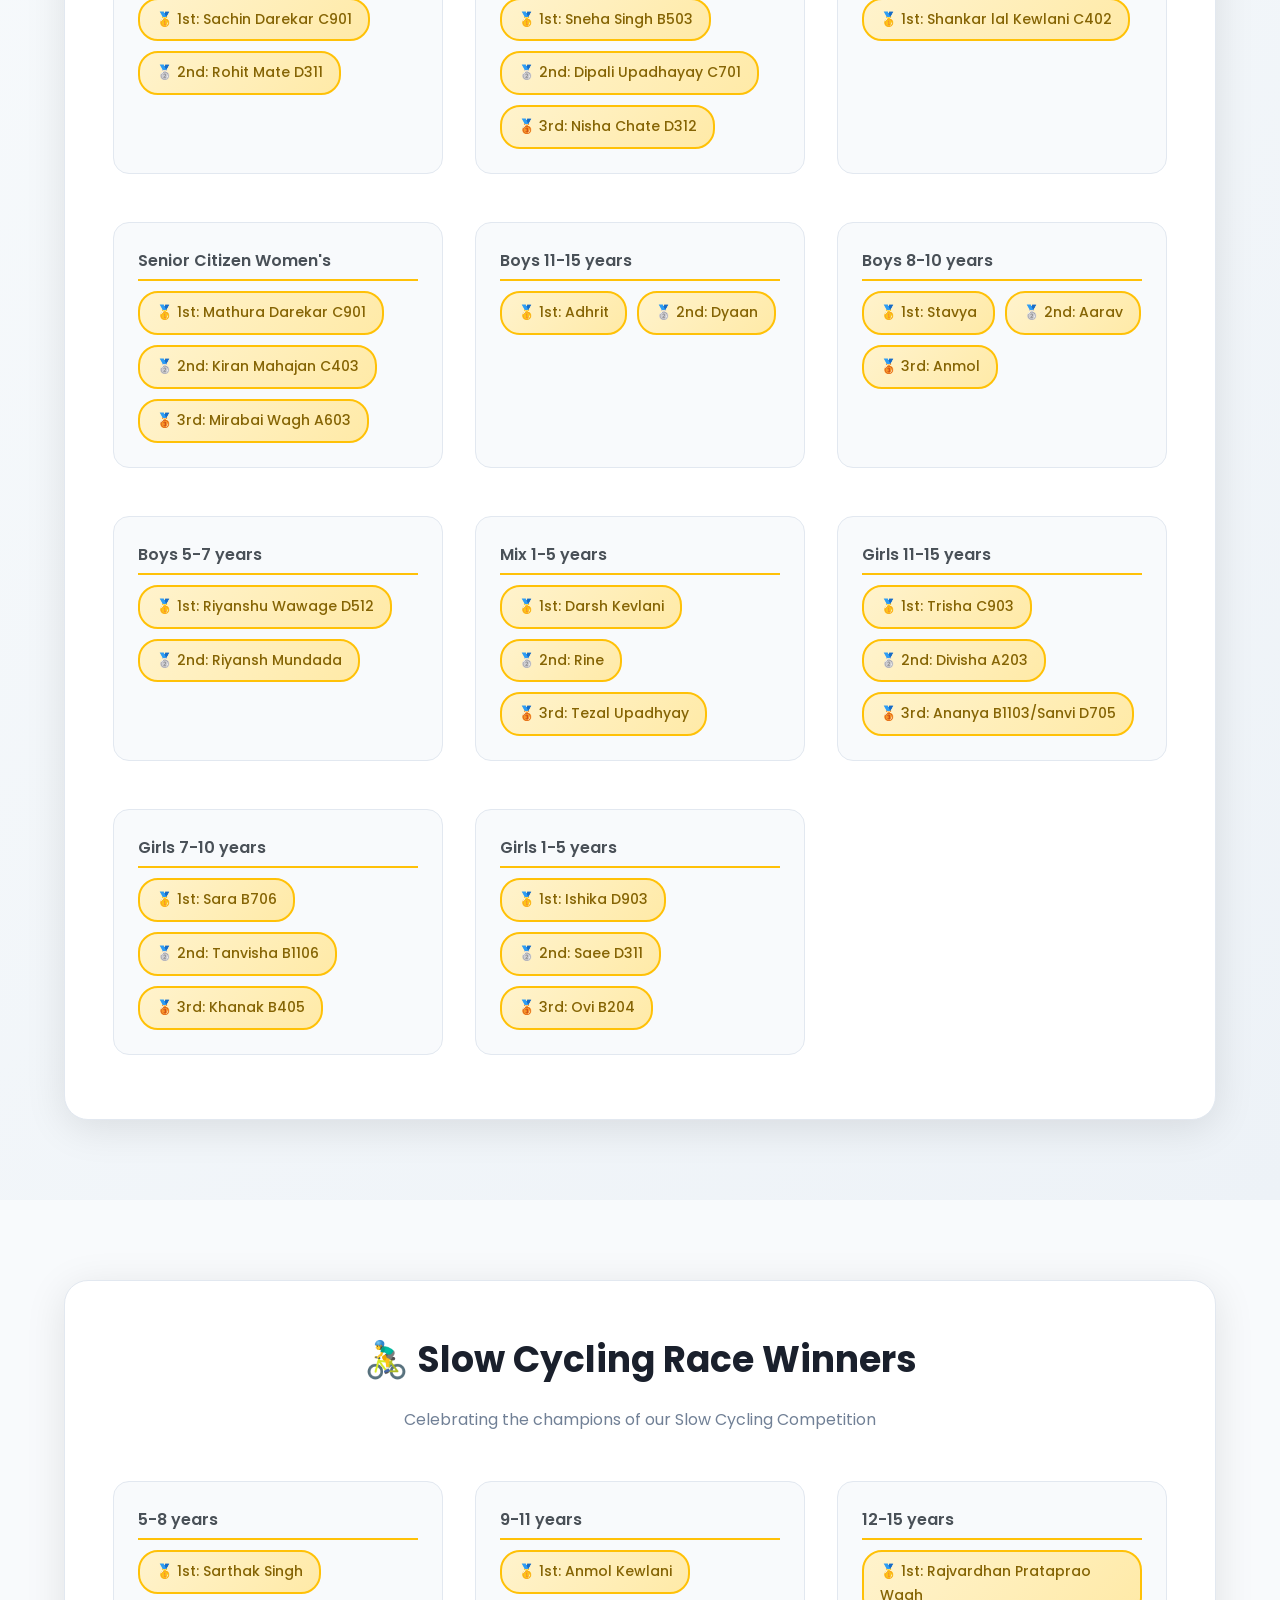
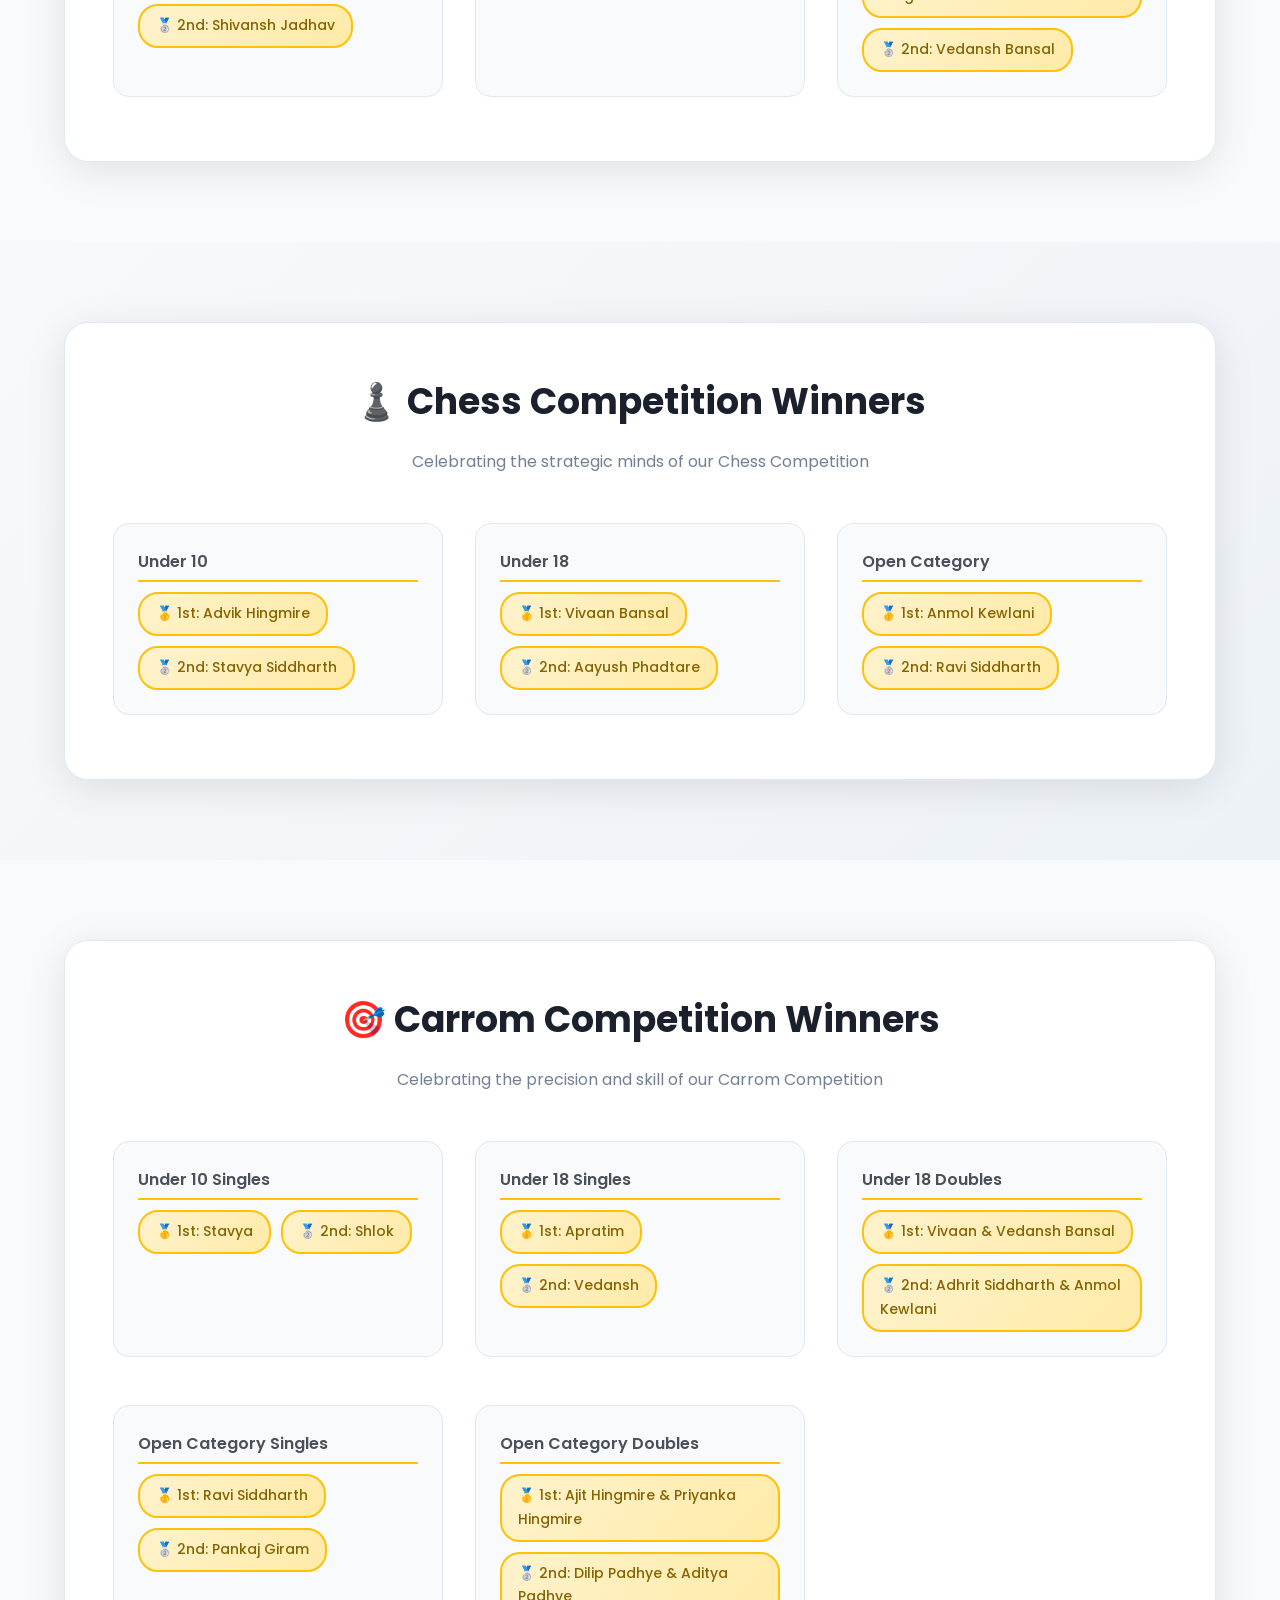
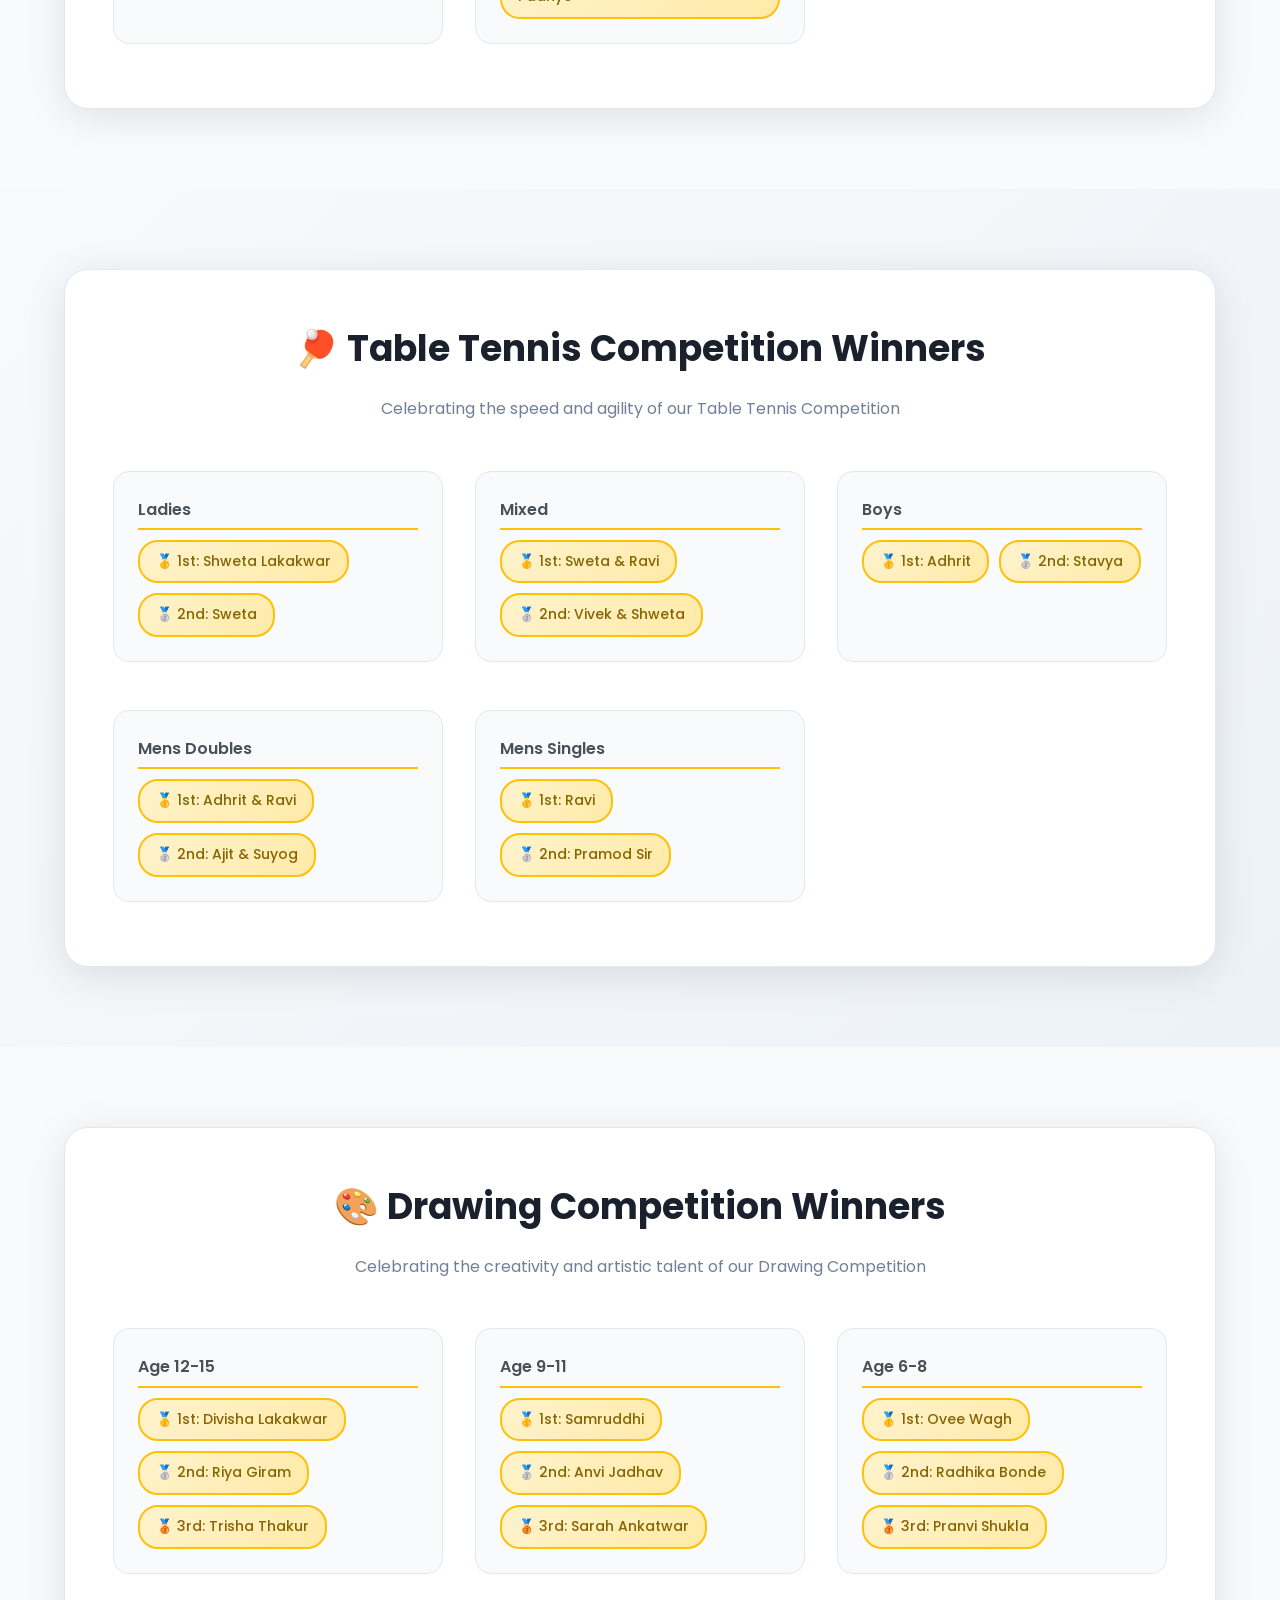
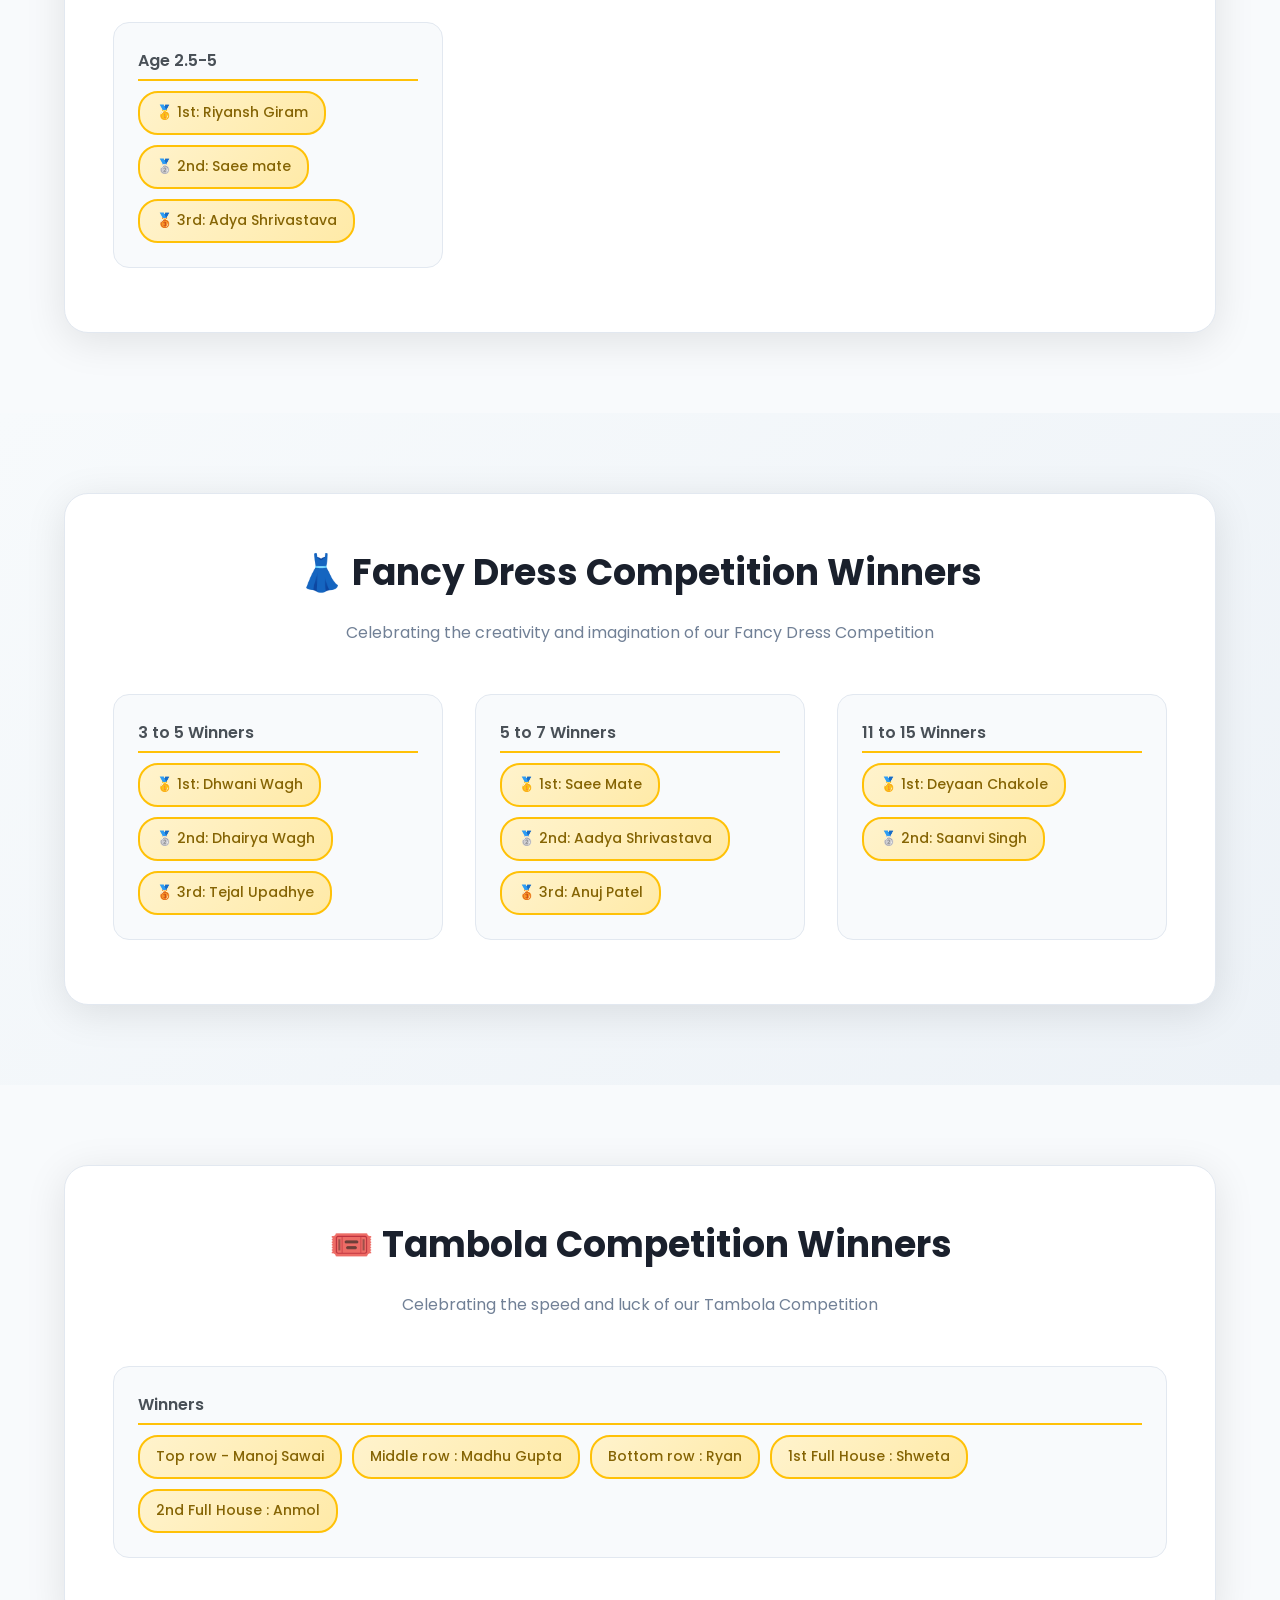
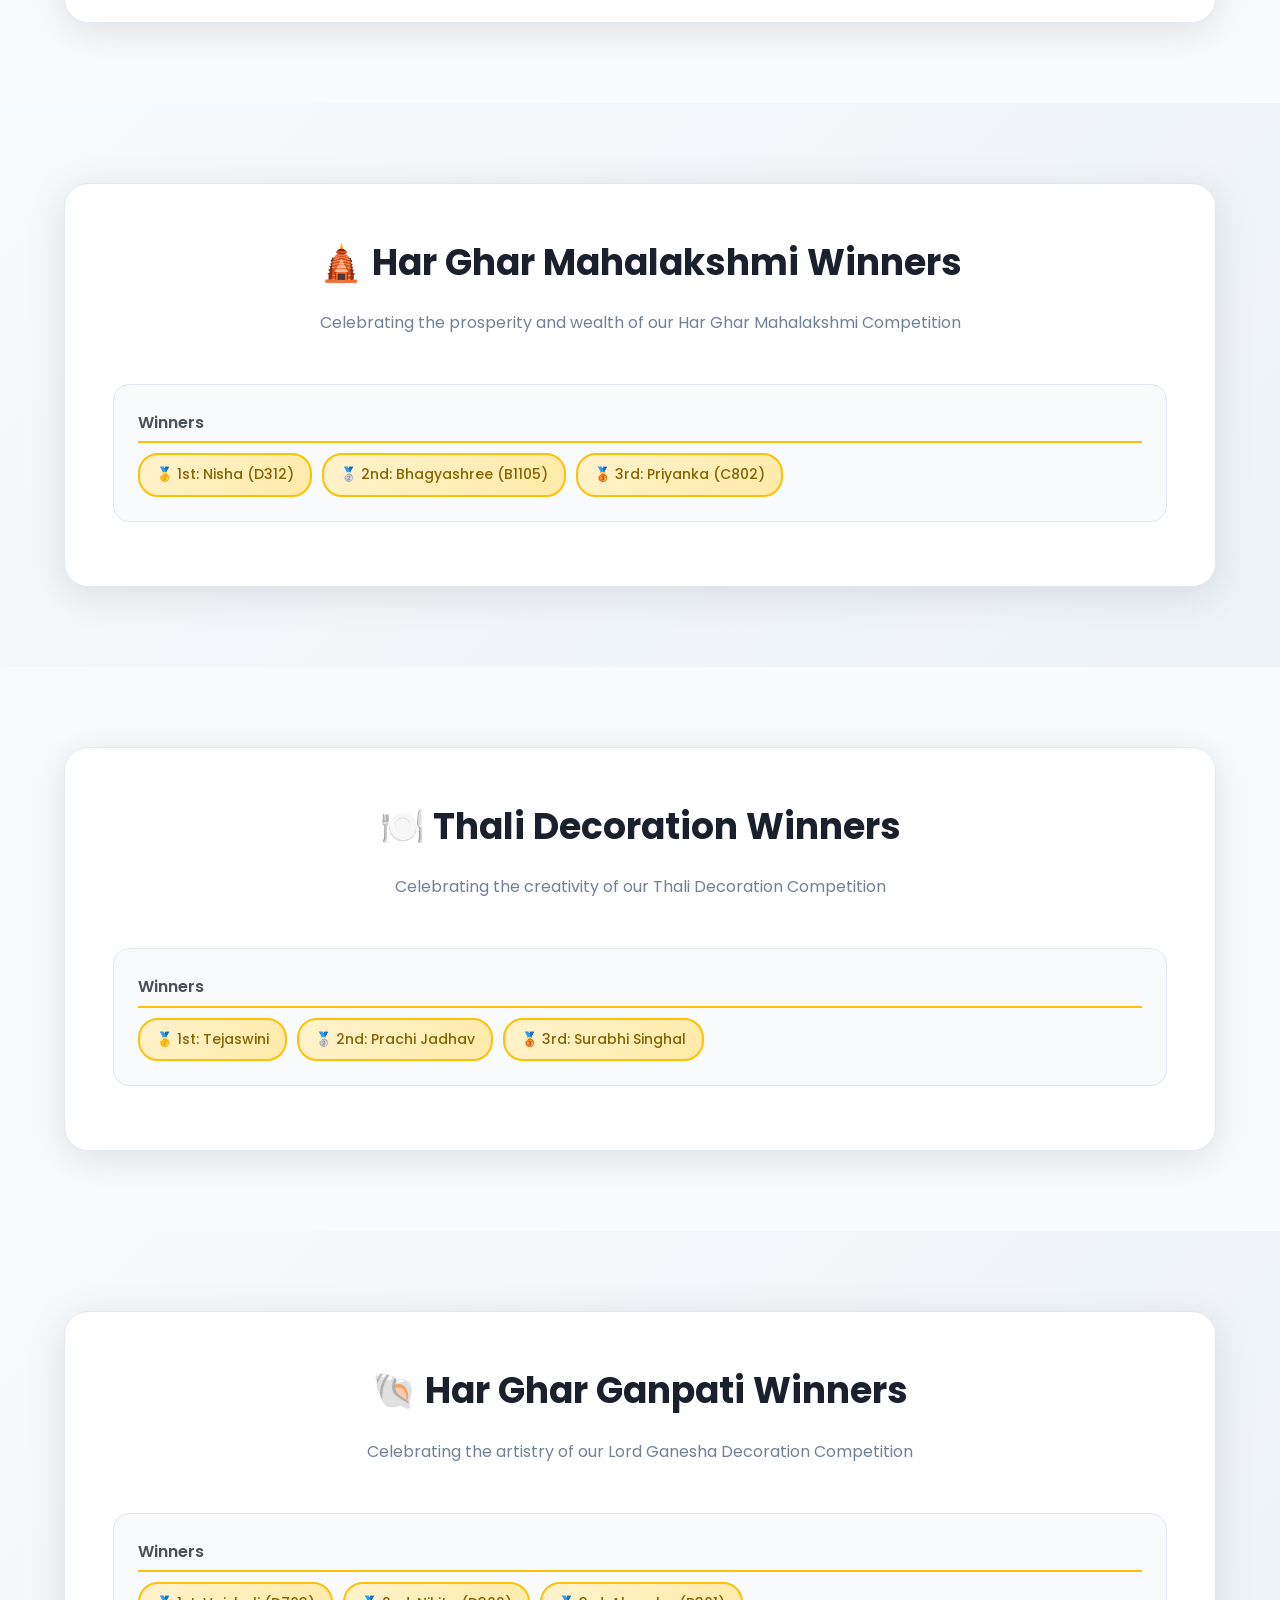
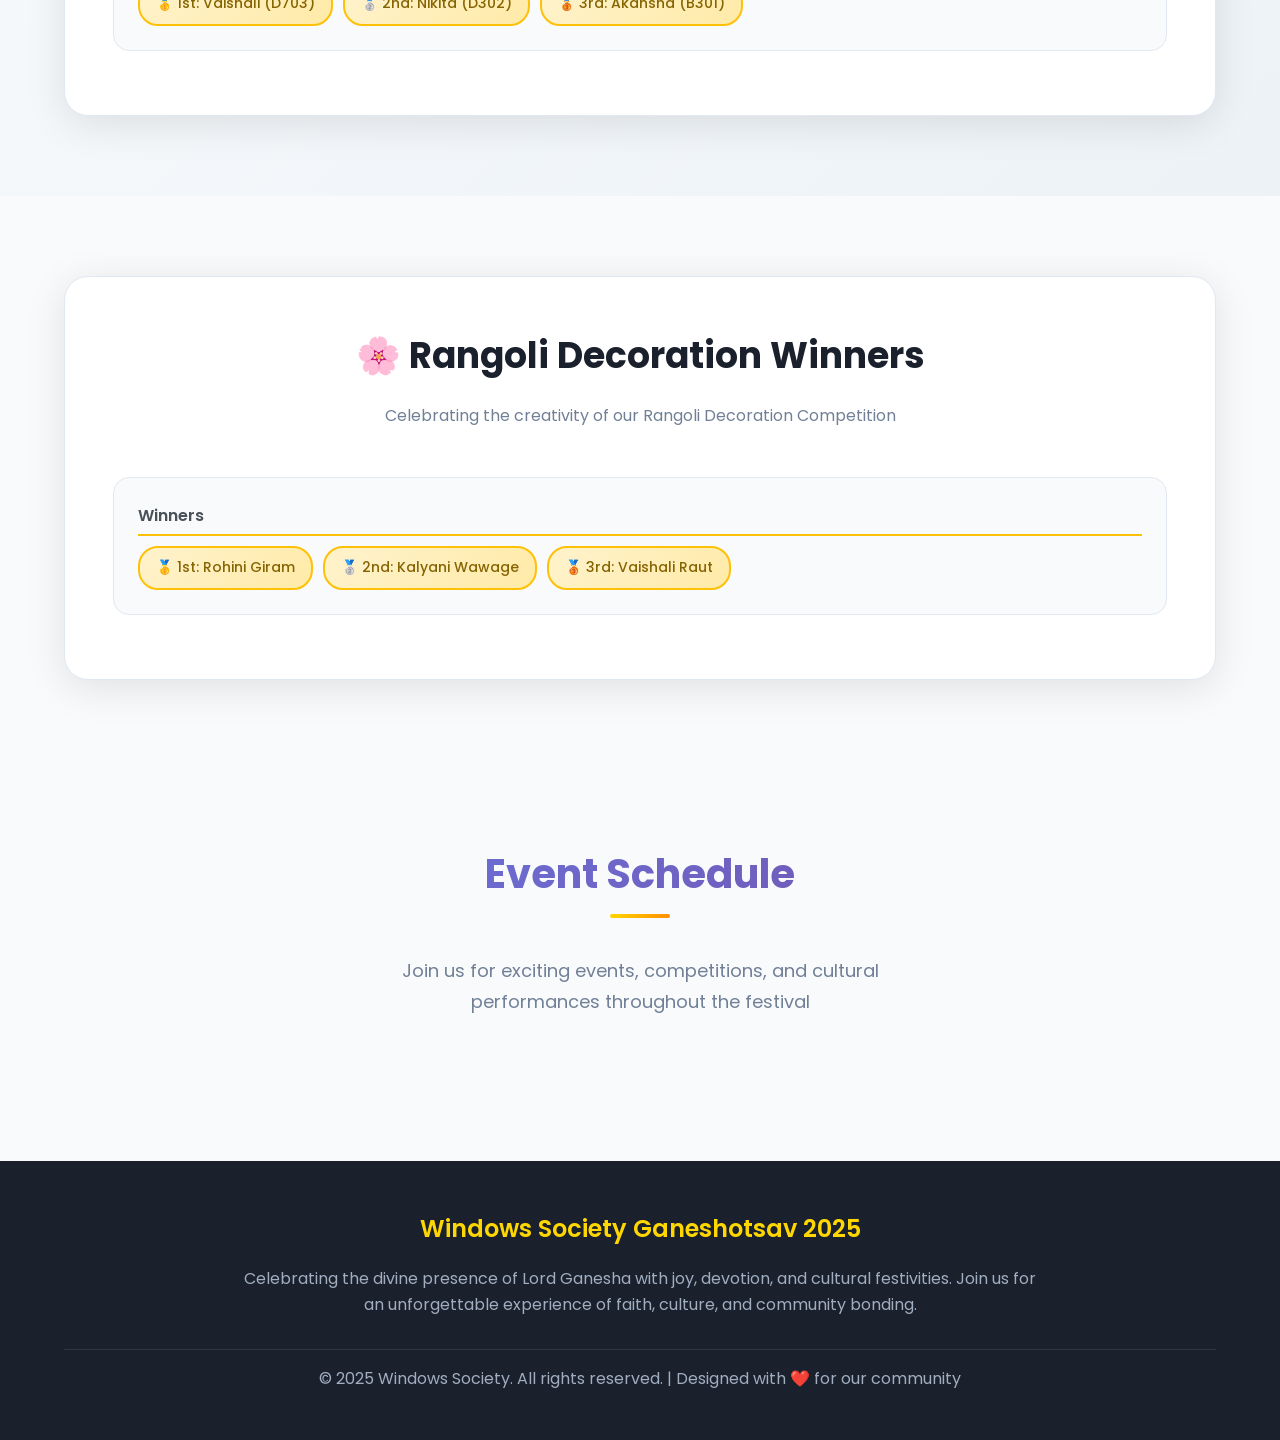
==== commit 6ef181da: "Add files via upload" ====
--- a/index.html
+++ b/index.html
@@ -752,7 +752,29 @@
                     </div>
                 </div>
           </section>
-
+                           <!-- Rangoli Decoration Winners Section -->
+                           <section class="section winners-section" id="table-tennis-winners">
+                            <div class="container">
+                                <div class="winners-container fade-in">
+                                    <div class="winners-header">
+                                        <h3>
+                                            🌸 Rangoli Decoration Winners
+                                        </h3>
+                                        <p style="color: #718096; margin-top: 1rem;">Celebrating the creativity of our Rangoli Decoration Competition</p>
+                                    </div>
+                                    
+                                    <div class="winners-content">
+                                        <!-- Top row -->
+                                        <div class="winner-category" style="margin-bottom: 16px;">
+                                            <h5 style="margin: 0 0 10px 0; color: #495057; font-size: 16px; font-weight: 600; border-bottom: 2px solid #ffc107; padding-bottom: 5px;">Winners</h5>
+                                            <div class="winners-list" style="display: flex; flex-wrap: wrap; gap: 10px;">
+                                                <span style="background: linear-gradient(135deg, #fff3cd, #ffeaa7); padding: 8px 16px; border-radius: 20px; font-size: 14px; color: #856404; border: 2px solid #ffc107; font-weight: 500;">🥇 1st: Rohini Giram </span>
+                                                <span style="background: linear-gradient(135deg, #fff3cd, #ffeaa7); padding: 8px 16px; border-radius: 20px; font-size: 14px; color: #856404; border: 2px solid #ffc107; font-weight: 500;">🥈 2nd: Kalyani Wawage</span>
+                                                <span style="background: linear-gradient(135deg, #fff3cd, #ffeaa7); padding: 8px 16px; border-radius: 20px; font-size: 14px; color: #856404; border: 2px solid #ffc107; font-weight: 500;">🥉 3rd: Vaishali Raut</span>
+                                                
+                                            </div>
+                                        </div>
+                                  </section>
     <!-- Events Section -->
     <section class="section events-section" id="events">
         <div class="container">
